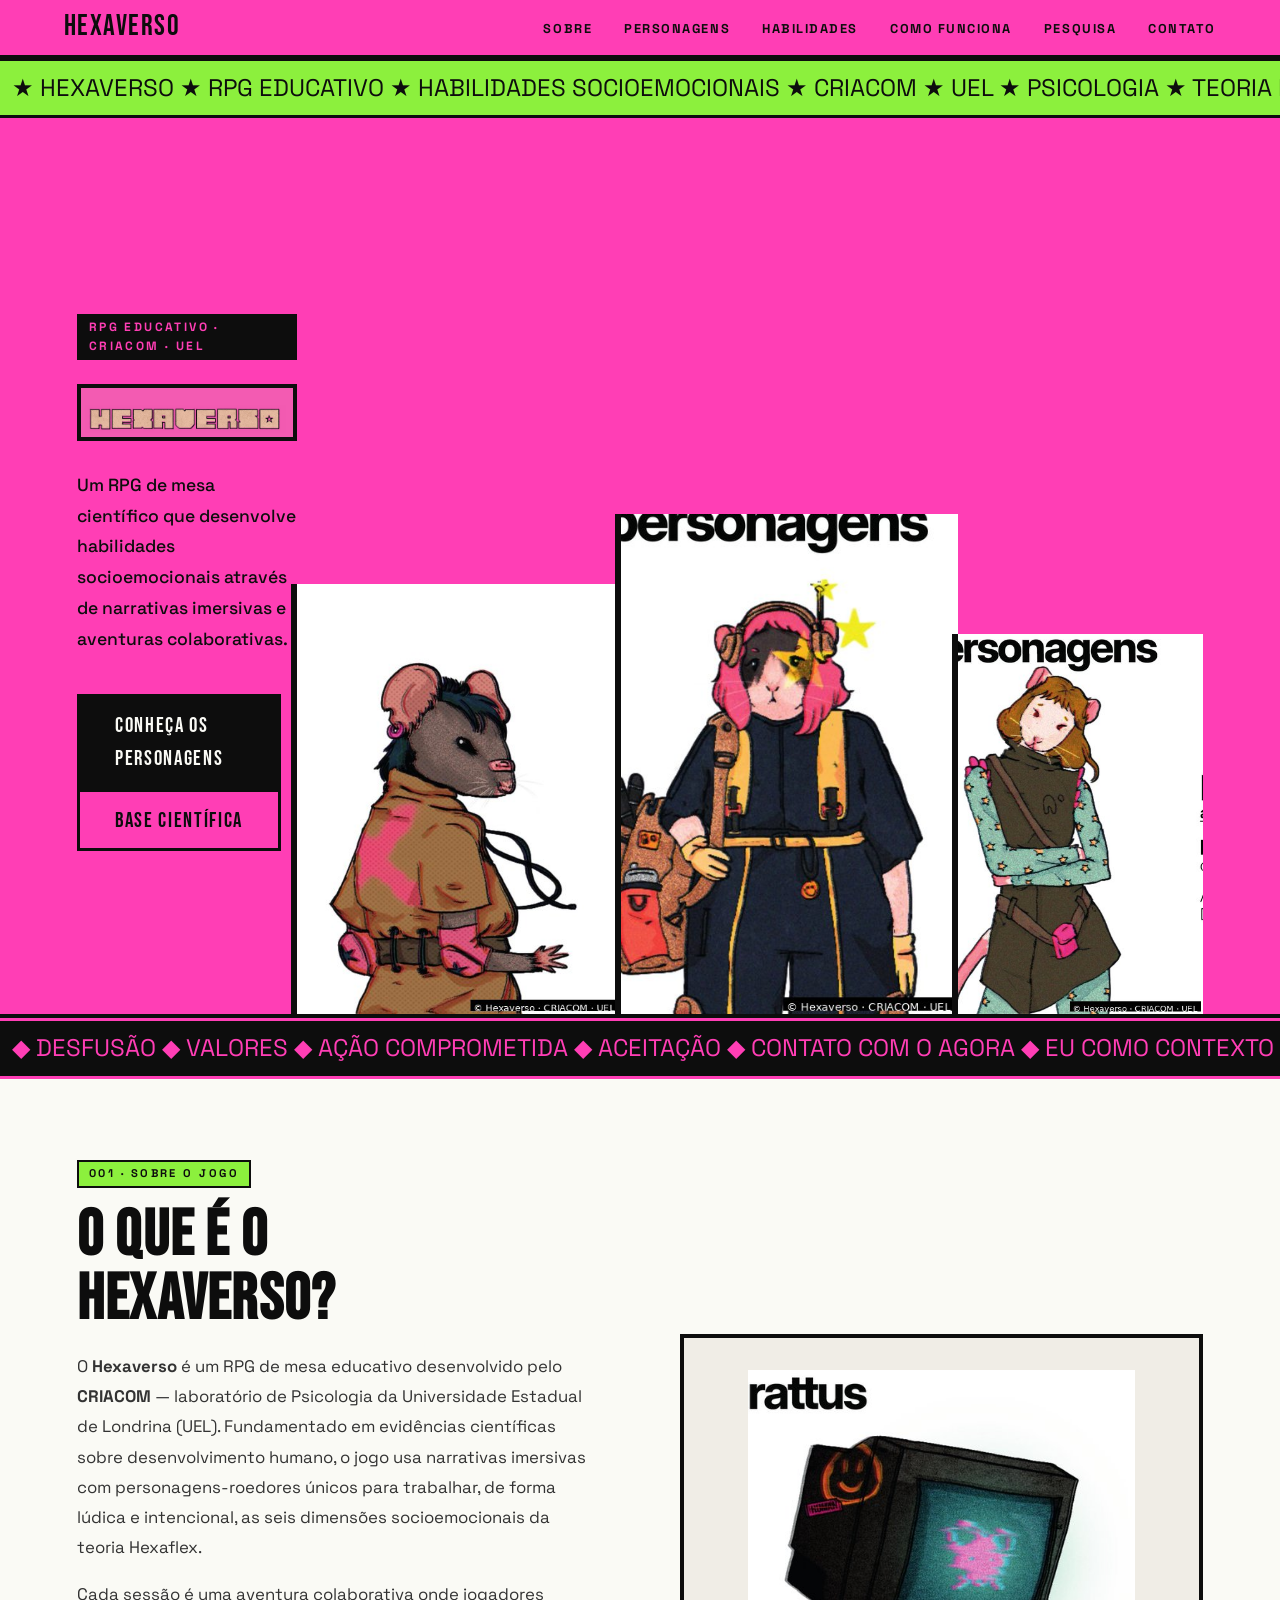
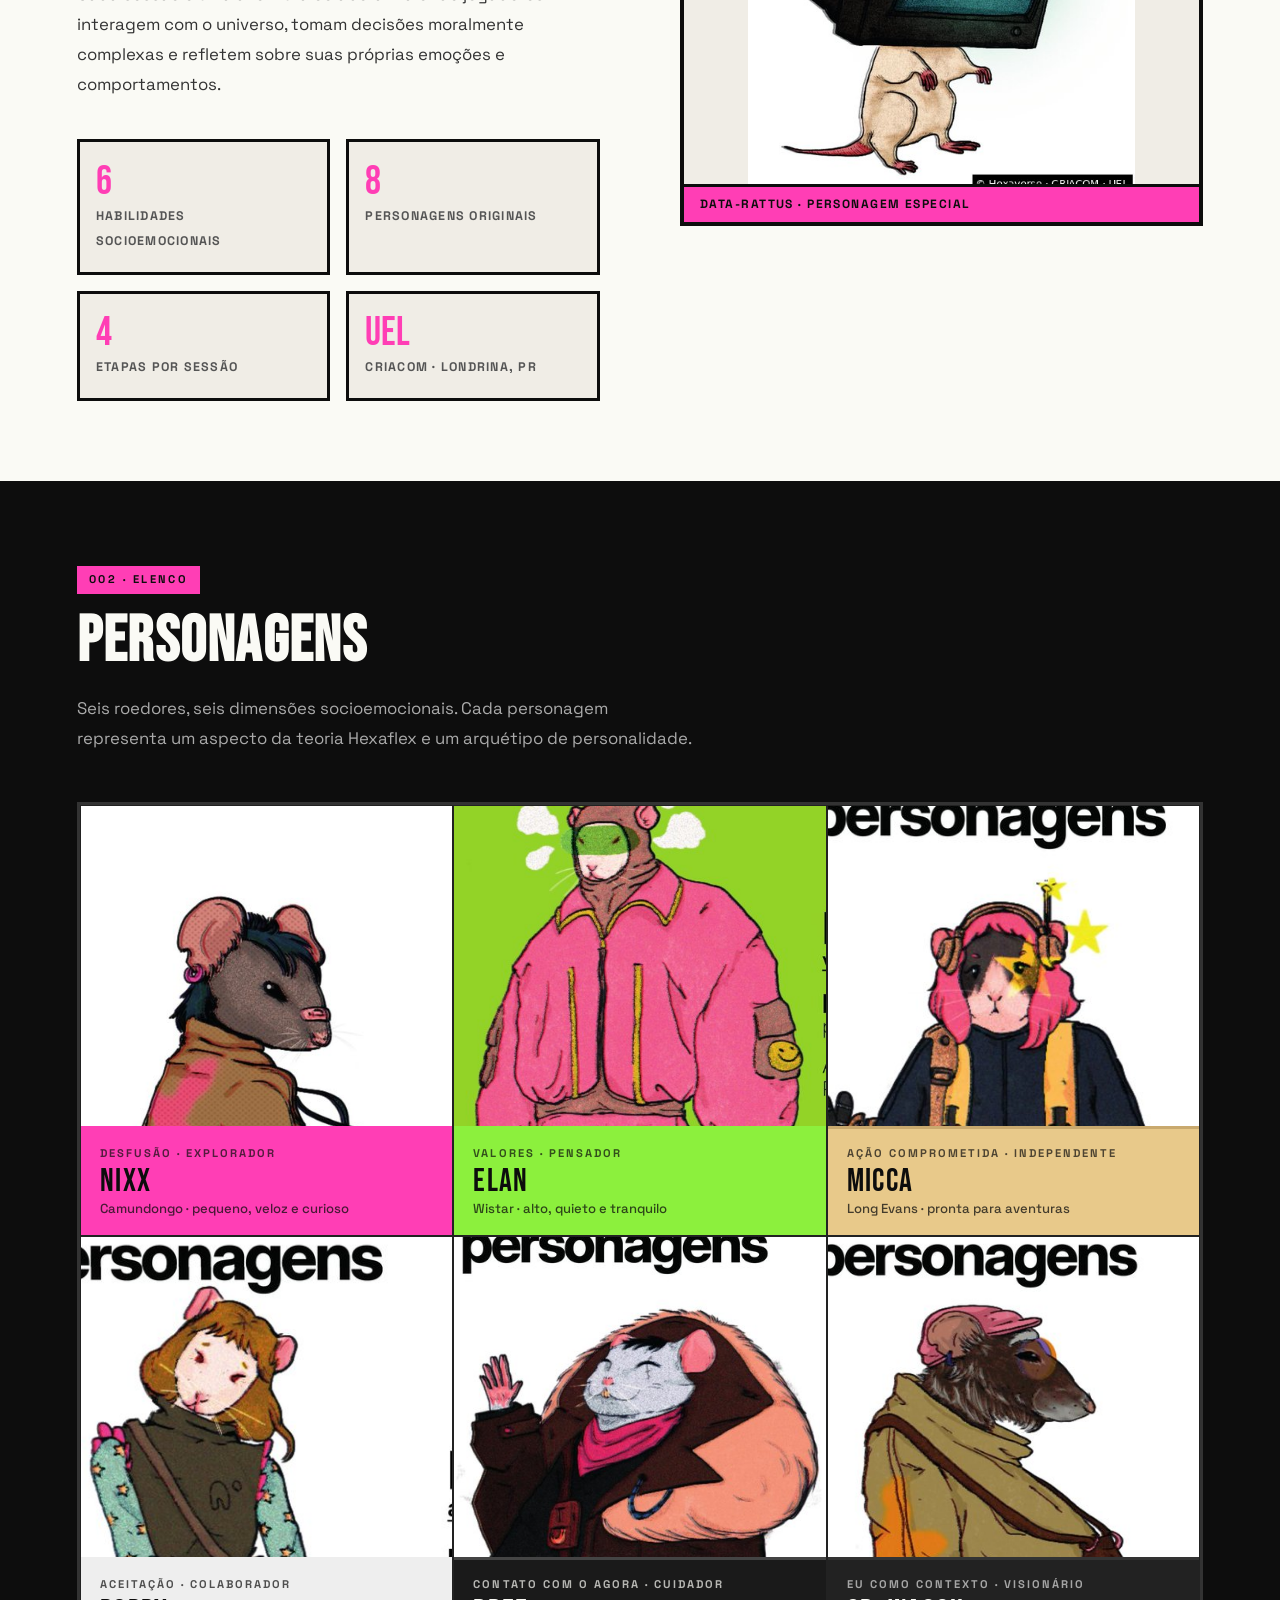
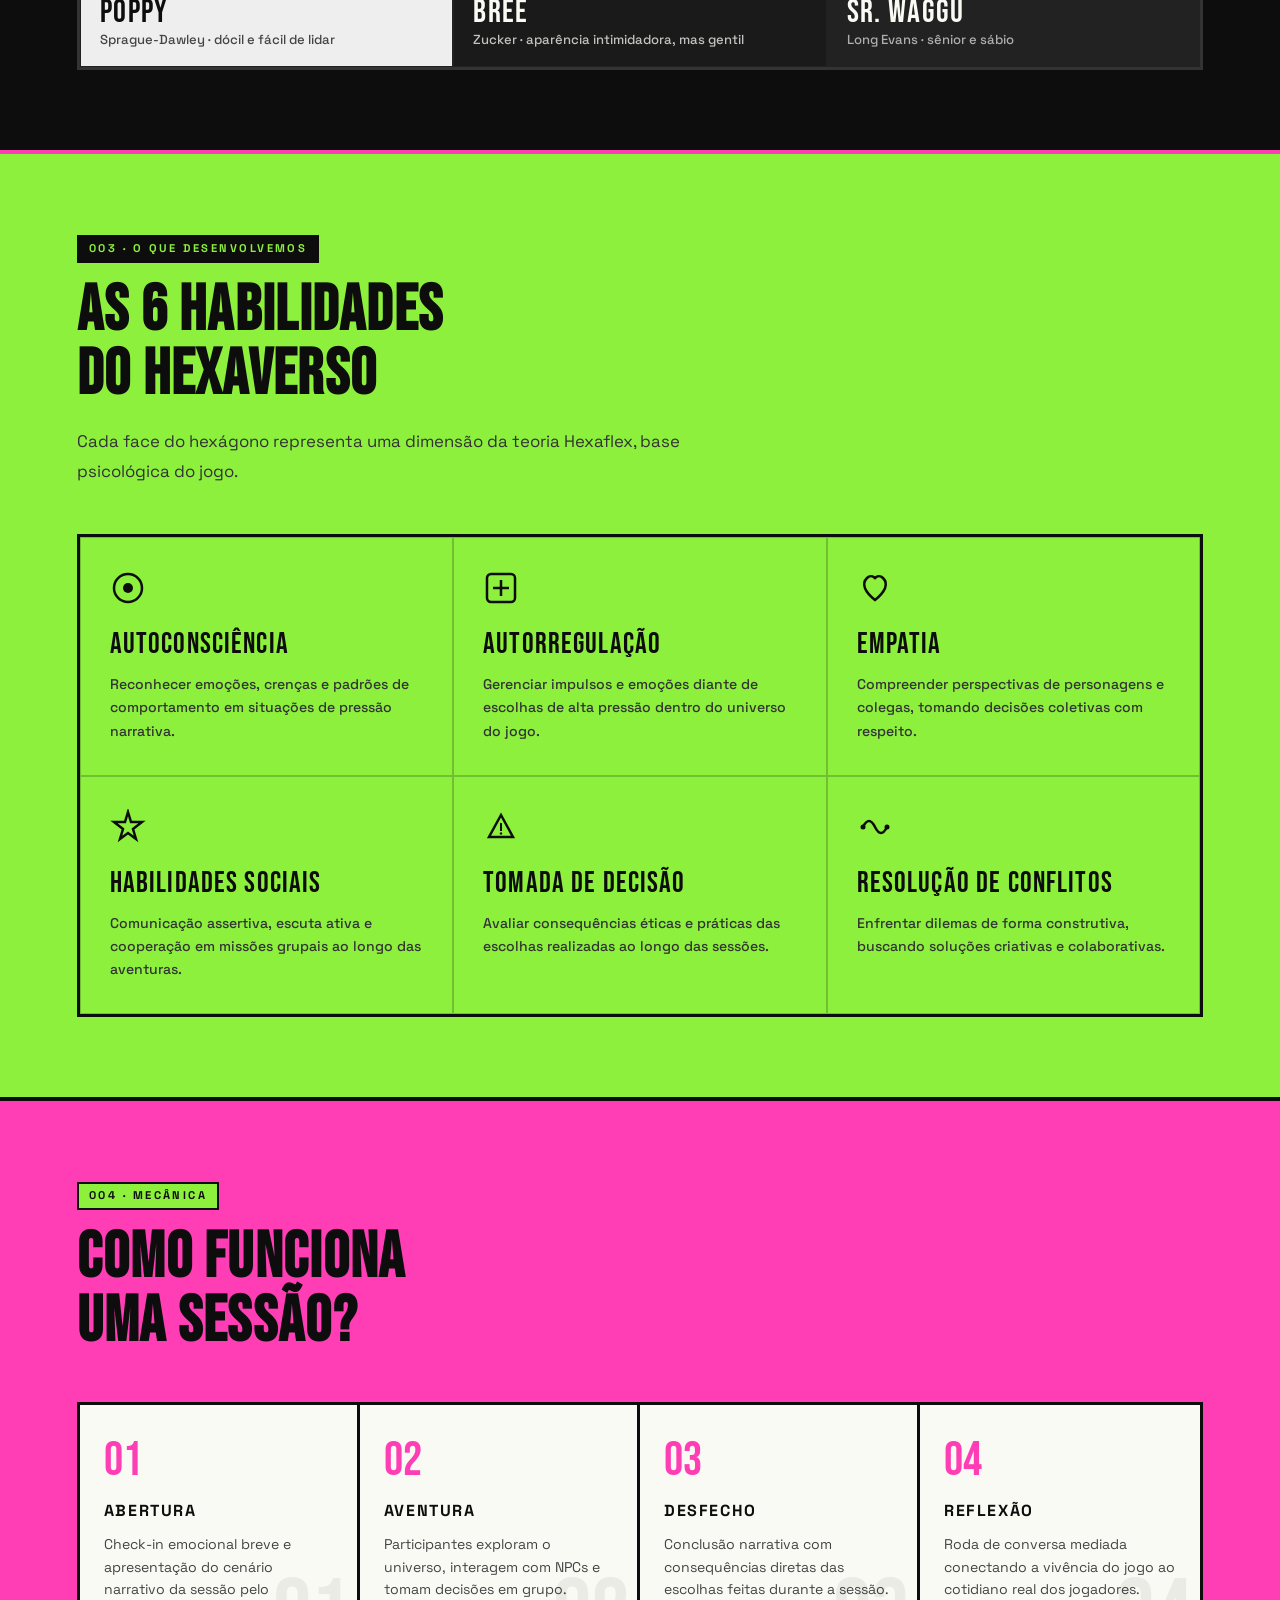
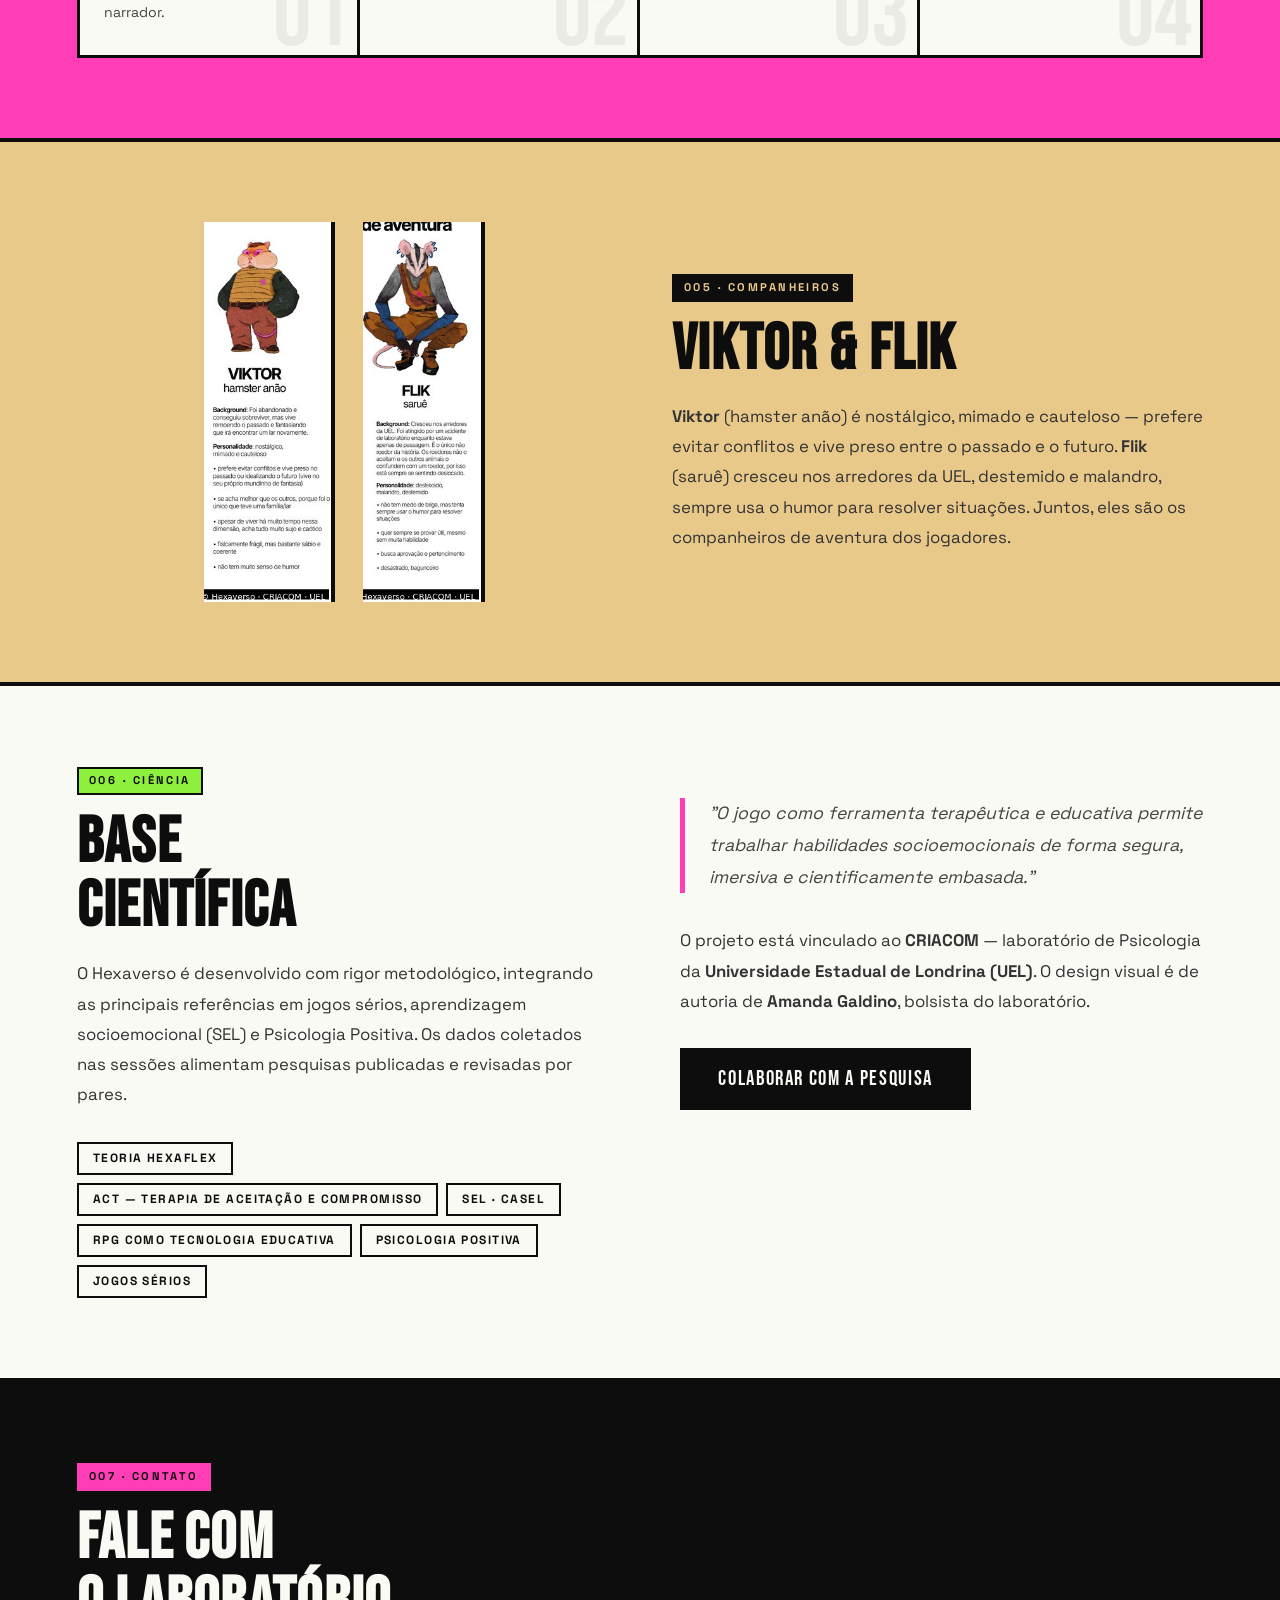
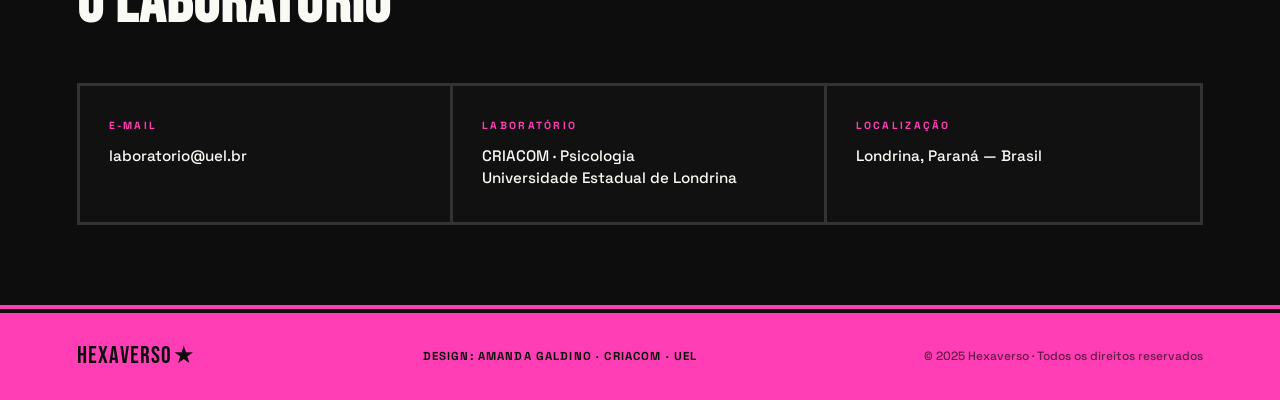
==== index.html @ ea70e346 "Add files via upload" ====
<!DOCTYPE html>
<html lang="pt-BR">
<head>
<meta charset="UTF-8">
<meta name="viewport" content="width=device-width, initial-scale=1.0">
<title>Hexaverso — RPG das Habilidades Socioemocionais</title>
<link href="https://fonts.googleapis.com/css2?family=Space+Grotesk:wght@400;500;700&family=Bebas+Neue&display=swap" rel="stylesheet">
<style>
*,*::before,*::after{margin:0;padding:0;box-sizing:border-box}

:root{
  --pink:#FF3EB5;
  --pink-dark:#D4268E;
  --green:#8CF03D;
  --black:#0d0d0d;
  --white:#FAFAF5;
  --kraft:#E8C98A;
  --gray:#f0ede6;
  --font-display:'Bebas Neue',sans-serif;
  --font-body:'Space Grotesk',sans-serif;
}

html{scroll-behavior:smooth}

body{
  background:var(--white);
  color:var(--black);
  font-family:var(--font-body);
  font-size:16px;
  line-height:1.6;
  overflow-x:hidden;
}

/* ── NAV ── */
nav{
  position:fixed;top:0;left:0;right:0;z-index:100;
  display:flex;justify-content:space-between;align-items:center;
  padding:0 5vw;height:58px;
  background:var(--pink);
  border-bottom:3px solid var(--black);
}
.nav-logo{
  font-family:var(--font-display);
  font-size:1.8rem;letter-spacing:0.05em;
  color:var(--black);text-decoration:none;
}
.nav-links{display:flex;gap:2rem;list-style:none}
.nav-links a{
  color:var(--black);text-decoration:none;
  font-size:0.8rem;font-weight:700;
  letter-spacing:0.12em;text-transform:uppercase;
  padding:4px 0;border-bottom:2px solid transparent;
  transition:border-color .2s;
}
.nav-links a:hover{border-bottom-color:var(--black)}

/* ── STARS DECORATION ── */
.star-row{
  display:flex;gap:0;overflow:hidden;
  background:var(--green);border-top:3px solid var(--black);border-bottom:3px solid var(--black);
  padding:8px 0;
}
.star-row span{
  font-size:1.5rem;color:var(--black);padding:0 12px;white-space:nowrap;
  animation:marquee 18s linear infinite;
}
@keyframes marquee{
  from{transform:translateX(0)} to{transform:translateX(-50%)}
}

/* ── HERO ── */
#hero{
  min-height:100vh;
  background:var(--pink);
  display:grid;grid-template-columns:1fr 1fr;
  align-items:center;
  padding:80px 6vw 0;
  border-bottom:4px solid var(--black);
  position:relative;overflow:hidden;
}
.hero-text{padding-bottom:3rem}
.hero-eyebrow{
  font-size:0.75rem;font-weight:700;letter-spacing:0.2em;text-transform:uppercase;
  background:var(--black);color:var(--pink);
  display:inline-block;padding:4px 12px;margin-bottom:1.5rem;
}
.hero-logo{
  width:100%;max-width:560px;
  border:4px solid var(--black);
  display:block;margin-bottom:1.8rem;
}
.hero-tagline{
  font-size:1.1rem;line-height:1.75;color:var(--black);
  max-width:520px;margin-bottom:2.5rem;font-weight:500;
}
.btn-black{
  display:inline-block;
  font-family:var(--font-display);font-size:1.3rem;letter-spacing:0.08em;
  background:var(--black);color:var(--white);
  padding:0.7rem 2.2rem;text-decoration:none;
  border:3px solid var(--black);
  transition:background .2s,color .2s;margin-right:1rem;
}
.btn-black:hover{background:var(--white);color:var(--black)}
.btn-outline-black{
  display:inline-block;
  font-family:var(--font-display);font-size:1.3rem;letter-spacing:0.08em;
  background:transparent;color:var(--black);
  padding:0.7rem 2.2rem;text-decoration:none;
  border:3px solid var(--black);
  transition:background .2s,color .2s;
}
.btn-outline-black:hover{background:var(--black);color:var(--white)}

.hero-chars{
  display:flex;align-items:flex-end;justify-content:center;
  gap:0;height:100%;padding-top:80px;
}
.hero-char-img{
  height:480px;object-fit:contain;object-position:bottom;
  filter:drop-shadow(-6px 0 0 var(--black));
  transition:transform .3s;
}
.hero-char-img:hover{transform:translateY(-12px) scale(1.04)}

/* ── SECTION BASE ── */
section{padding:5rem 6vw}
.section-tag{
  font-size:0.7rem;font-weight:700;letter-spacing:0.22em;text-transform:uppercase;
  background:var(--green);color:var(--black);
  display:inline-block;padding:3px 10px;
  border:2px solid var(--black);margin-bottom:1rem;
}
.section-title{
  font-family:var(--font-display);
  font-size:clamp(2.5rem,5vw,4.5rem);
  line-height:1;color:var(--black);margin-bottom:1.2rem;
  letter-spacing:0.02em;
}
.section-body{color:#333;font-size:1.05rem;line-height:1.8;max-width:620px}

/* ── SOBRE ── */
#sobre{
  background:var(--white);
  border-bottom:4px solid var(--black);
  display:grid;grid-template-columns:1fr 1fr;gap:5rem;align-items:center;
}
.sobre-img-wrap{
  border:4px solid var(--black);
  background:var(--gray);
  display:flex;align-items:center;justify-content:center;
  padding:2rem;overflow:hidden;position:relative;
}
.sobre-data-rattus{width:100%;max-height:420px;object-fit:contain}
.sobre-caption{
  position:absolute;bottom:0;left:0;right:0;
  background:var(--pink);border-top:3px solid var(--black);
  padding:8px 16px;
  font-size:0.75rem;font-weight:700;letter-spacing:0.12em;text-transform:uppercase;
}
.sobre-stats{
  display:grid;grid-template-columns:1fr 1fr;gap:1rem;margin-top:2.5rem;
}
.stat-box{
  border:3px solid var(--black);padding:1.2rem 1rem;
  background:var(--gray);
}
.stat-box .num{
  font-family:var(--font-display);font-size:2.5rem;
  color:var(--pink);line-height:1;display:block;
}
.stat-box .lbl{font-size:0.78rem;font-weight:700;letter-spacing:0.1em;text-transform:uppercase;color:#555}

/* ── PERSONAGENS ── */
#personagens{
  background:var(--black);
  border-bottom:4px solid var(--pink);
}
#personagens .section-title{color:var(--white)}
#personagens .section-body{color:#aaa}

.chars-grid{
  display:grid;
  grid-template-columns:repeat(3,1fr);
  gap:0;
  border:3px solid #333;
  margin-top:3rem;
}
.char-card{
  border:1px solid #222;
  padding:0;overflow:hidden;
  background:#111;
  position:relative;cursor:pointer;
  transition:transform .25s;
}
.char-card:hover{transform:scale(1.02);z-index:2}

.char-card .char-bg{
  height:320px;overflow:hidden;
  display:flex;align-items:flex-end;justify-content:center;
}
.char-card .char-bg img{
  width:100%;height:100%;object-fit:cover;object-position:top center;
  transition:transform .4s;
}
.char-card:hover .char-bg img{transform:scale(1.07)}

.char-info{
  padding:1rem 1.2rem;
  border-top:3px solid;
}
.char-info.pink{border-color:var(--pink);background:var(--pink)}
.char-info.green{border-color:var(--green);background:var(--green)}
.char-info.white{border-color:#eee;background:#eee}
.char-info.kraft{border-color:#c9a96e;background:#E8C98A}
.char-info.black{border-color:#444;background:#1a1a1a;color:var(--white)}
.char-info.dark2{border-color:#333;background:#222;color:#ddd}

.char-name{
  font-family:var(--font-display);font-size:2rem;
  letter-spacing:0.04em;line-height:1;
}
.char-skill{
  font-size:0.7rem;font-weight:700;letter-spacing:0.18em;text-transform:uppercase;
  opacity:0.7;margin-bottom:0.2rem;display:block;
}
.char-personality{font-size:0.82rem;font-weight:500;opacity:0.75}

/* ── HABILIDADES ── */
#habilidades{
  background:var(--green);
  border-bottom:4px solid var(--black);
}

.skills-grid{
  display:grid;grid-template-columns:repeat(3,1fr);
  gap:0;border:3px solid var(--black);margin-top:3rem;
}
.skill-box{
  border:1px solid rgba(0,0,0,0.2);
  padding:2rem 1.8rem;
  background:transparent;
  transition:background .2s;
}
.skill-box:hover{background:rgba(0,0,0,0.07)}
.skill-icon-svg{width:36px;height:36px;margin-bottom:1rem;display:block}
.skill-n{
  font-family:var(--font-display);font-size:1.8rem;
  letter-spacing:0.04em;color:var(--black);margin-bottom:0.3rem;
}
.skill-d{font-size:0.88rem;color:#333;line-height:1.65;font-weight:500}

/* ── COMO FUNCIONA ── */
#como-funciona{
  background:var(--pink);
  border-bottom:4px solid var(--black);
}
.steps-grid{
  display:grid;grid-template-columns:repeat(4,1fr);gap:0;
  border:3px solid var(--black);margin-top:3rem;
}
.step-box{
  border-right:3px solid var(--black);padding:2rem 1.5rem;
  background:var(--white);position:relative;overflow:hidden;
}
.step-box:last-child{border-right:none}
.step-box::after{
  content:attr(data-n);
  position:absolute;bottom:-10px;right:8px;
  font-family:var(--font-display);font-size:6rem;
  color:rgba(0,0,0,0.06);line-height:1;pointer-events:none;
}
.step-n{
  font-family:var(--font-display);font-size:3rem;
  color:var(--pink);line-height:1;margin-bottom:0.8rem;
}
.step-title{font-weight:700;font-size:1rem;text-transform:uppercase;letter-spacing:0.1em;margin-bottom:0.6rem}
.step-desc{font-size:0.88rem;color:#444;line-height:1.6}

/* ── COMPANHEIROS ── */
#companheiros{
  background:var(--kraft);
  border-bottom:4px solid var(--black);
  display:grid;grid-template-columns:1fr 1fr;gap:4rem;align-items:center;
}
.comp-imgs{
  display:flex;gap:2rem;justify-content:center;align-items:flex-end;
}
.comp-img{
  max-height:380px;object-fit:contain;
  filter:drop-shadow(4px 0 0 #0d0d0d);
}

/* ── PESQUISA ── */
#pesquisa{
  background:var(--white);
  border-bottom:4px solid var(--black);
  display:grid;grid-template-columns:1fr 1fr;gap:5rem;align-items:start;
}
.pesquisa-tags{display:flex;flex-wrap:wrap;gap:0.5rem;margin-top:2rem}
.ptag{
  font-size:0.75rem;font-weight:700;letter-spacing:0.12em;text-transform:uppercase;
  border:2px solid var(--black);padding:5px 14px;background:transparent;
  transition:background .2s,color .2s;cursor:default;
}
.ptag:hover{background:var(--black);color:var(--white)}
.pesquisa-quote{
  border-left:5px solid var(--pink);padding-left:1.5rem;
  margin-top:2rem;font-size:1.1rem;font-style:italic;color:#444;line-height:1.8;
}

/* ── CONTATO ── */
#contato{
  background:var(--black);
  border-bottom:4px solid var(--pink);
}
#contato .section-title{color:var(--white)}
.contact-grid{
  display:grid;grid-template-columns:repeat(3,1fr);gap:0;
  border:3px solid #333;margin-top:3rem;
}
.contact-box{
  border-right:3px solid #333;padding:2rem 1.8rem;background:#111;
}
.contact-box:last-child{border-right:none}
.contact-type{
  font-size:0.65rem;font-weight:700;letter-spacing:0.22em;text-transform:uppercase;
  color:var(--pink);margin-bottom:0.6rem;display:block;
}
.contact-value{color:var(--white);font-size:0.95rem;font-weight:500;line-height:1.5}

/* ── FOOTER ── */
footer{
  background:var(--pink);border-top:4px solid var(--black);
  padding:1.5rem 6vw;
  display:flex;justify-content:space-between;align-items:center;flex-wrap:wrap;gap:1rem;
}
.footer-logo{font-family:var(--font-display);font-size:1.5rem;letter-spacing:0.05em;color:var(--black)}
.footer-copy{font-size:0.75rem;font-weight:500;color:rgba(0,0,0,0.6)}
.footer-credit{
  font-size:0.72rem;font-weight:700;letter-spacing:0.1em;text-transform:uppercase;color:var(--black);
}

/* ── RESPONSIVE ── */
@media(max-width:900px){
  #hero{grid-template-columns:1fr}
  .hero-chars{display:none}
  #sobre{grid-template-columns:1fr}
  .chars-grid{grid-template-columns:1fr 1fr}
  .skills-grid{grid-template-columns:1fr 1fr}
  .steps-grid{grid-template-columns:1fr 1fr}
  .step-box{border-bottom:3px solid var(--black)}
  #companheiros{grid-template-columns:1fr}
  #pesquisa{grid-template-columns:1fr}
  .contact-grid{grid-template-columns:1fr}
  .contact-box{border-right:none;border-bottom:3px solid #333}
  footer{flex-direction:column;text-align:center}
}
@media(max-width:600px){
  .nav-links{display:none}
  .chars-grid{grid-template-columns:1fr}
  .skills-grid{grid-template-columns:1fr}
  .steps-grid{grid-template-columns:1fr}
}
</style>
</head>
<body>

<!-- NAV -->
<nav>
  <a href="#hero" class="nav-logo">HEXAVERSO</a>
  <ul class="nav-links">
    <li><a href="#sobre">Sobre</a></li>
    <li><a href="#personagens">Personagens</a></li>
    <li><a href="#habilidades">Habilidades</a></li>
    <li><a href="#como-funciona">Como funciona</a></li>
    <li><a href="#pesquisa">Pesquisa</a></li>
    <li><a href="#contato">Contato</a></li>
  </ul>
</nav>

<!-- TICKER -->
<div class="star-row" style="margin-top:58px">
  <span id="ticker-inner"></span>
</div>

<!-- HERO -->
<section id="hero">
  <div class="hero-text">
    <span class="hero-eyebrow">RPG Educativo · CRIACOM · UEL</span>
    <img src="[data-uri]" class="hero-logo" alt="Hexaverso logo" id="img-logo">
    <p class="hero-tagline">Um RPG de mesa científico que desenvolve habilidades socioemocionais através de narrativas imersivas e aventuras colaborativas.</p>
    <a href="#personagens" class="btn-black">Conheça os personagens</a>
    <a href="#pesquisa" class="btn-outline-black">Base científica</a>
  </div>
  <div class="hero-chars">
    <img src="[data-uri]" class="hero-char-img" alt="NIXX" id="img-nixx" style="height:430px">
    <img src="[data-uri]" class="hero-char-img" alt="MICCA" id="img-micca" style="height:500px">
    <img src="[data-uri]" class="hero-char-img" alt="POPPY" id="img-poppy" style="height:380px">
  </div>
</section>

<!-- STAR TICKER 2 -->
<div class="star-row" style="background:var(--black);border-top:3px solid var(--pink);border-bottom:3px solid var(--pink)">
  <span id="ticker-inner2"></span>
</div>

<!-- SOBRE -->
<section id="sobre">
  <div>
    <span class="section-tag">001 · sobre o jogo</span>
    <h2 class="section-title">O que é o<br>Hexaverso?</h2>
    <p class="section-body">
      O <strong>Hexaverso</strong> é um RPG de mesa educativo desenvolvido pelo <strong>CRIACOM</strong> — laboratório de Psicologia da Universidade Estadual de Londrina (UEL). Fundamentado em evidências científicas sobre desenvolvimento humano, o jogo usa narrativas imersivas com personagens-roedores únicos para trabalhar, de forma lúdica e intencional, as seis dimensões socioemocionais da teoria Hexaflex.
    </p>
    <p class="section-body" style="margin-top:1rem">
      Cada sessão é uma aventura colaborativa onde jogadores interagem com o universo, tomam decisões moralmente complexas e refletem sobre suas próprias emoções e comportamentos.
    </p>
    <div class="sobre-stats">
      <div class="stat-box"><span class="num">6</span><span class="lbl">Habilidades Socioemocionais</span></div>
      <div class="stat-box"><span class="num">8</span><span class="lbl">Personagens Originais</span></div>
      <div class="stat-box"><span class="num">4</span><span class="lbl">Etapas por sessão</span></div>
      <div class="stat-box"><span class="num">UEL</span><span class="lbl">CRIACOM · Londrina, PR</span></div>
    </div>
  </div>
  <div class="sobre-img-wrap">
    <img src="[data-uri]" class="sobre-data-rattus" alt="Data-Rattus" id="img-datarattus">
    <div class="sobre-caption">Data-Rattus · personagem especial</div>
  </div>
</section>

<!-- PERSONAGENS -->
<section id="personagens">
  <span class="section-tag" style="background:var(--pink);border-color:var(--pink)">002 · elenco</span>
  <h2 class="section-title">Personagens</h2>
  <p class="section-body">Seis roedores, seis dimensões socioemocionais. Cada personagem representa um aspecto da teoria Hexaflex e um arquétipo de personalidade.</p>

  <div class="chars-grid">

    <div class="char-card">
      <div class="char-bg"><img src="[data-uri]" alt="Nixx" id="cimg-nixx"></div>
      <div class="char-info pink">
        <span class="char-skill">Desfusão · Explorador</span>
        <div class="char-name">NIXX</div>
        <div class="char-personality">Camundongo · pequeno, veloz e curioso</div>
      </div>
    </div>

    <div class="char-card">
      <div class="char-bg" style="background:var(--green)"><img src="[data-uri]" alt="Elan" id="cimg-elan"></div>
      <div class="char-info green">
        <span class="char-skill">Valores · Pensador</span>
        <div class="char-name">ELAN</div>
        <div class="char-personality">Wistar · alto, quieto e tranquilo</div>
      </div>
    </div>

    <div class="char-card">
      <div class="char-bg"><img src="[data-uri]" alt="Micca" id="cimg-micca"></div>
      <div class="char-info kraft">
        <span class="char-skill">Ação comprometida · Independente</span>
        <div class="char-name">MICCA</div>
        <div class="char-personality">Long Evans · pronta para aventuras</div>
      </div>
    </div>

    <div class="char-card">
      <div class="char-bg"><img src="[data-uri]" alt="Poppy" id="cimg-poppy"></div>
      <div class="char-info white">
        <span class="char-skill">Aceitação · Colaborador</span>
        <div class="char-name">POPPY</div>
        <div class="char-personality">Sprague-Dawley · dócil e fácil de lidar</div>
      </div>
    </div>

    <div class="char-card">
      <div class="char-bg"><img src="[data-uri]" alt="Bree" id="cimg-bree"></div>
      <div class="char-info black">
        <span class="char-skill">Contato com o agora · Cuidador</span>
        <div class="char-name" style="color:var(--white)">BREE</div>
        <div class="char-personality">Zucker · aparência intimidadora, mas gentil</div>
      </div>
    </div>

    <div class="char-card">
      <div class="char-bg" style="background:#f5f0e8"><img src="[data-uri]" alt="Sr. Waggu" id="cimg-waggu"></div>
      <div class="char-info dark2">
        <span class="char-skill">Eu como contexto · Visionário</span>
        <div class="char-name" style="color:var(--white)">SR. WAGGU</div>
        <div class="char-personality">Long Evans · sênior e sábio</div>
      </div>
    </div>

  </div>
</section>

<!-- HABILIDADES -->
<section id="habilidades">
  <span class="section-tag" style="background:var(--black);color:var(--green);border-color:var(--black)">003 · o que desenvolvemos</span>
  <h2 class="section-title">As 6 habilidades<br>do Hexaverso</h2>
  <p class="section-body">Cada face do hexágono representa uma dimensão da teoria Hexaflex, base psicológica do jogo.</p>

  <div class="skills-grid">
    <div class="skill-box">
      <svg class="skill-icon-svg" viewBox="0 0 36 36"><circle cx="18" cy="18" r="14" fill="none" stroke="#0d0d0d" stroke-width="2.5"/><circle cx="18" cy="18" r="5" fill="#0d0d0d"/></svg>
      <div class="skill-n">Autoconsciência</div>
      <p class="skill-d">Reconhecer emoções, crenças e padrões de comportamento em situações de pressão narrativa.</p>
    </div>
    <div class="skill-box">
      <svg class="skill-icon-svg" viewBox="0 0 36 36"><rect x="4" y="4" width="28" height="28" rx="4" fill="none" stroke="#0d0d0d" stroke-width="2.5"/><line x1="18" y1="10" x2="18" y2="26" stroke="#0d0d0d" stroke-width="2.5"/><line x1="10" y1="18" x2="26" y2="18" stroke="#0d0d0d" stroke-width="2.5"/></svg>
      <div class="skill-n">Autorregulação</div>
      <p class="skill-d">Gerenciar impulsos e emoções diante de escolhas de alta pressão dentro do universo do jogo.</p>
    </div>
    <div class="skill-box">
      <svg class="skill-icon-svg" viewBox="0 0 36 36"><path d="M18 30 C8 22 4 14 10 8 C14 4 18 8 18 8 C18 8 22 4 26 8 C32 14 28 22 18 30Z" fill="none" stroke="#0d0d0d" stroke-width="2.5"/></svg>
      <div class="skill-n">Empatia</div>
      <p class="skill-d">Compreender perspectivas de personagens e colegas, tomando decisões coletivas com respeito.</p>
    </div>
    <div class="skill-box">
      <svg class="skill-icon-svg" viewBox="0 0 36 36"><polygon points="18,3 21,13 32,13 23,20 26,30 18,24 10,30 13,20 4,13 15,13" fill="none" stroke="#0d0d0d" stroke-width="2.5"/></svg>
      <div class="skill-n">Habilidades Sociais</div>
      <p class="skill-d">Comunicação assertiva, escuta ativa e cooperação em missões grupais ao longo das aventuras.</p>
    </div>
    <div class="skill-box">
      <svg class="skill-icon-svg" viewBox="0 0 36 36"><path d="M18 6 L30 28 H6 Z" fill="none" stroke="#0d0d0d" stroke-width="2.5"/><line x1="18" y1="14" x2="18" y2="22" stroke="#0d0d0d" stroke-width="2"/><circle cx="18" cy="24.5" r="1.2" fill="#0d0d0d"/></svg>
      <div class="skill-n">Tomada de Decisão</div>
      <p class="skill-d">Avaliar consequências éticas e práticas das escolhas realizadas ao longo das sessões.</p>
    </div>
    <div class="skill-box">
      <svg class="skill-icon-svg" viewBox="0 0 36 36"><path d="M6 18 Q12 6 18 18 Q24 30 30 18" fill="none" stroke="#0d0d0d" stroke-width="2.5" stroke-linecap="round"/><circle cx="6" cy="18" r="2.5" fill="#0d0d0d"/><circle cx="30" cy="18" r="2.5" fill="#0d0d0d"/></svg>
      <div class="skill-n">Resolução de Conflitos</div>
      <p class="skill-d">Enfrentar dilemas de forma construtiva, buscando soluções criativas e colaborativas.</p>
    </div>
  </div>
</section>

<!-- COMO FUNCIONA -->
<section id="como-funciona">
  <span class="section-tag" style="border-color:var(--black)">004 · mecânica</span>
  <h2 class="section-title">Como funciona<br>uma sessão?</h2>
  <div class="steps-grid">
    <div class="step-box" data-n="01">
      <div class="step-n">01</div>
      <div class="step-title">Abertura</div>
      <p class="step-desc">Check-in emocional breve e apresentação do cenário narrativo da sessão pelo narrador.</p>
    </div>
    <div class="step-box" data-n="02">
      <div class="step-n">02</div>
      <div class="step-title">Aventura</div>
      <p class="step-desc">Participantes exploram o universo, interagem com NPCs e tomam decisões em grupo.</p>
    </div>
    <div class="step-box" data-n="03">
      <div class="step-n">03</div>
      <div class="step-title">Desfecho</div>
      <p class="step-desc">Conclusão narrativa com consequências diretas das escolhas feitas durante a sessão.</p>
    </div>
    <div class="step-box" data-n="04" style="border-right:none">
      <div class="step-n">04</div>
      <div class="step-title">Reflexão</div>
      <p class="step-desc">Roda de conversa mediada conectando a vivência do jogo ao cotidiano real dos jogadores.</p>
    </div>
  </div>
</section>

<!-- COMPANHEIROS -->
<section id="companheiros">
  <div class="comp-imgs">
    <img src="[data-uri]" class="comp-img" alt="Viktor" id="img-viktor">
    <img src="[data-uri]" class="comp-img" alt="Flik" id="img-flik">
  </div>
  <div>
    <span class="section-tag" style="background:var(--black);color:var(--kraft);border-color:var(--black)">005 · companheiros</span>
    <h2 class="section-title">Viktor & Flik</h2>
    <p class="section-body"><strong>Viktor</strong> (hamster anão) é nostálgico, mimado e cauteloso — prefere evitar conflitos e vive preso entre o passado e o futuro. <strong>Flik</strong> (saruê) cresceu nos arredores da UEL, destemido e malandro, sempre usa o humor para resolver situações. Juntos, eles são os companheiros de aventura dos jogadores.</p>
  </div>
</section>

<!-- PESQUISA -->
<section id="pesquisa">
  <div>
    <span class="section-tag">006 · ciência</span>
    <h2 class="section-title">Base<br>científica</h2>
    <p class="section-body">
      O Hexaverso é desenvolvido com rigor metodológico, integrando as principais referências em jogos sérios, aprendizagem socioemocional (SEL) e Psicologia Positiva. Os dados coletados nas sessões alimentam pesquisas publicadas e revisadas por pares.
    </p>
    <div class="pesquisa-tags">
      <span class="ptag">Teoria Hexaflex</span>
      <span class="ptag">ACT — Terapia de Aceitação e Compromisso</span>
      <span class="ptag">SEL · CASEL</span>
      <span class="ptag">RPG como tecnologia educativa</span>
      <span class="ptag">Psicologia Positiva</span>
      <span class="ptag">Jogos sérios</span>
    </div>
  </div>
  <div>
    <div class="pesquisa-quote">
      "O jogo como ferramenta terapêutica e educativa permite trabalhar habilidades socioemocionais de forma segura, imersiva e cientificamente embasada."
    </div>
    <p class="section-body" style="margin-top:2rem">
      O projeto está vinculado ao <strong>CRIACOM</strong> — laboratório de Psicologia da <strong>Universidade Estadual de Londrina (UEL)</strong>. O design visual é de autoria de <strong>Amanda Galdino</strong>, bolsista do laboratório.
    </p>
    <div style="margin-top:2rem">
      <a href="#contato" class="btn-black">Colaborar com a pesquisa</a>
    </div>
  </div>
</section>

<!-- CONTATO -->
<section id="contato">
  <span class="section-tag" style="background:var(--pink);border-color:var(--pink)">007 · contato</span>
  <h2 class="section-title">Fale com<br>o laboratório</h2>
  <div class="contact-grid">
    <div class="contact-box">
      <span class="contact-type">E-mail</span>
      <div class="contact-value">laboratorio@uel.br</div>
    </div>
    <div class="contact-box">
      <span class="contact-type">Laboratório</span>
      <div class="contact-value">CRIACOM · Psicologia<br>Universidade Estadual de Londrina</div>
    </div>
    <div class="contact-box">
      <span class="contact-type">Localização</span>
      <div class="contact-value">Londrina, Paraná — Brasil</div>
    </div>
  </div>
</section>

<!-- FOOTER -->
<footer>
  <span class="footer-logo">HEXAVERSO★</span>
  <span class="footer-credit">Design: Amanda Galdino · CRIACOM · UEL</span>
  <span class="footer-copy">© 2025 Hexaverso · Todos os direitos reservados</span>
</footer>

<script>
// Ticker
const items = ["★ HEXAVERSO","★ RPG EDUCATIVO","★ HABILIDADES SOCIOEMOCIONAIS","★ CRIACOM","★ UEL","★ PSICOLOGIA","★ TEORIA HEXAFLEX","★ NIXX","★ ELAN","★ MICCA","★ POPPY","★ BREE","★ SR. WAGGU"];
const ticker = items.join("   ") + "   ";
document.getElementById("ticker-inner").textContent = ticker + ticker;
const t2text = ["◆ DESFUSÃO","◆ VALORES","◆ AÇÃO COMPROMETIDA","◆ ACEITAÇÃO","◆ CONTATO COM O AGORA","◆ EU COMO CONTEXTO"].join("   ") + "   ";
const t2 = document.getElementById("ticker-inner2");
t2.textContent = t2text + t2text;
t2.style.color = "#FF3EB5";
t2.style.animationDuration = "22s";
</script>

</body>
</html>
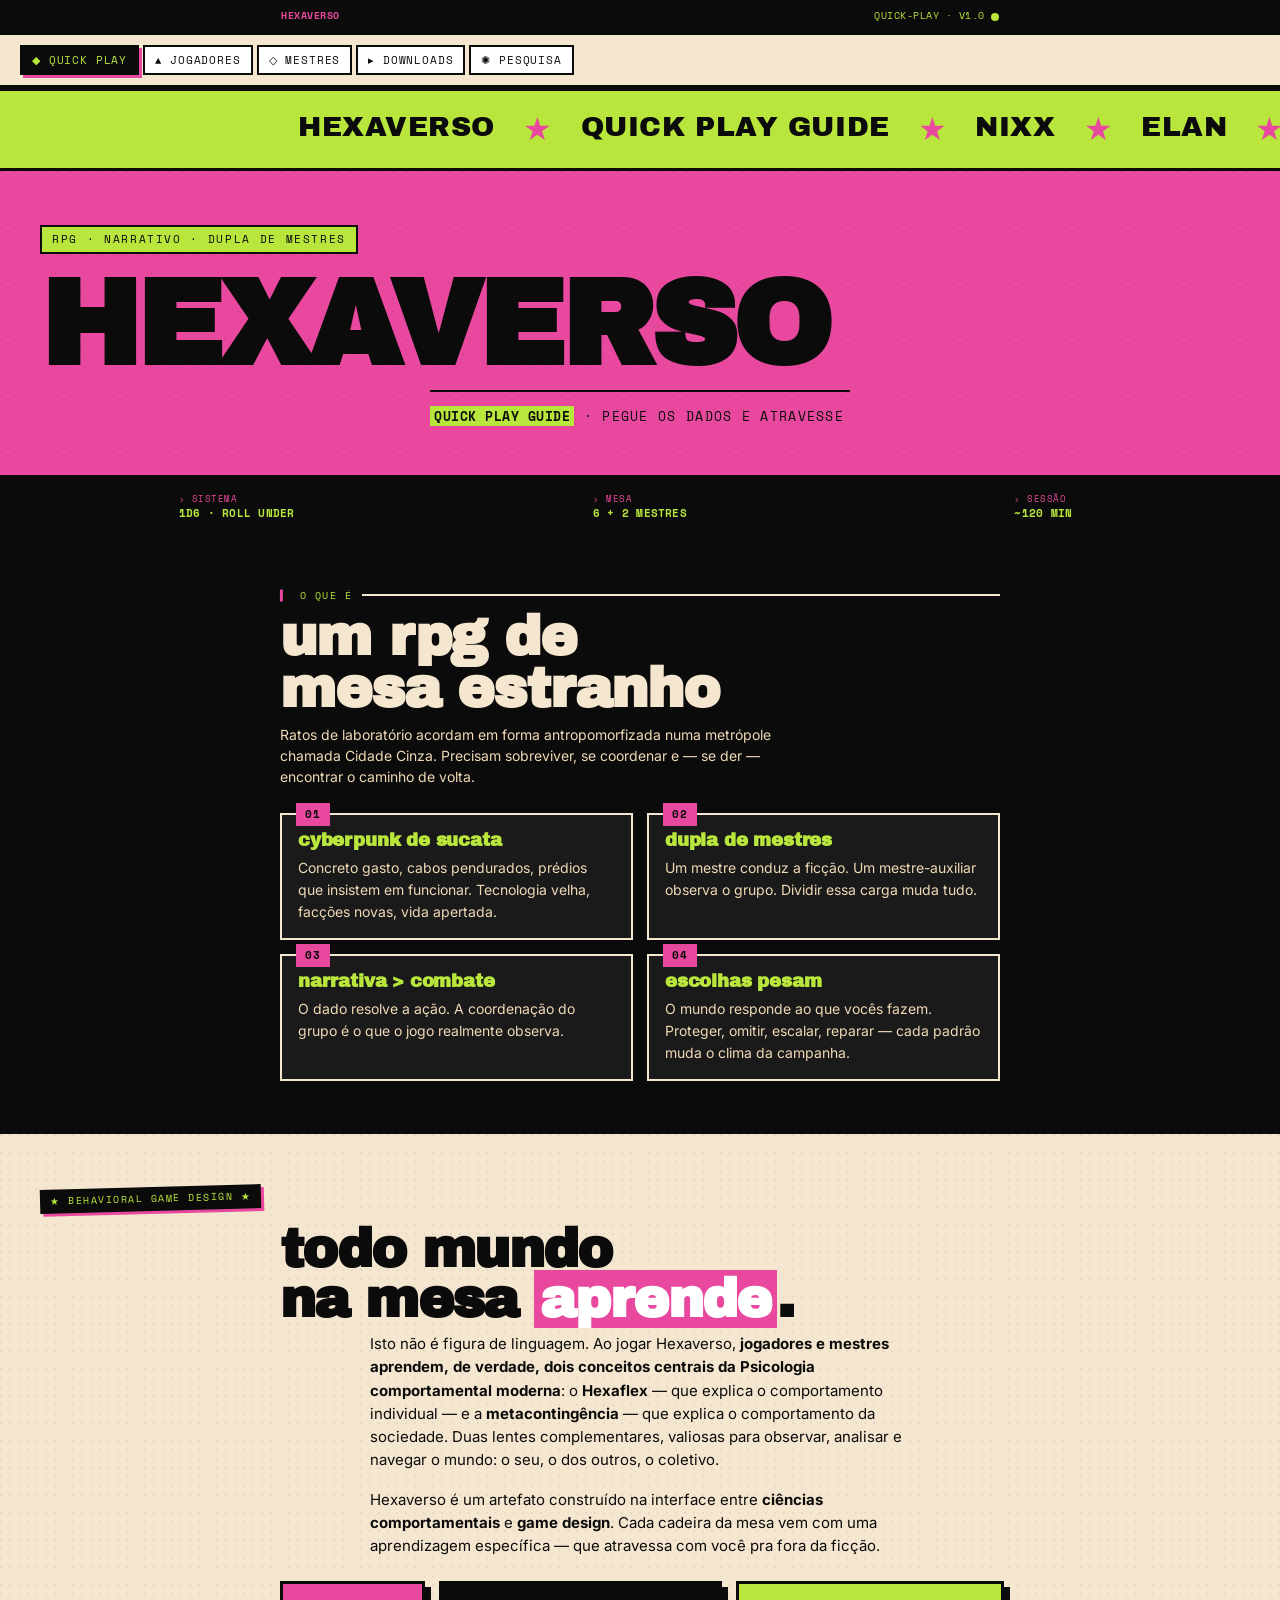
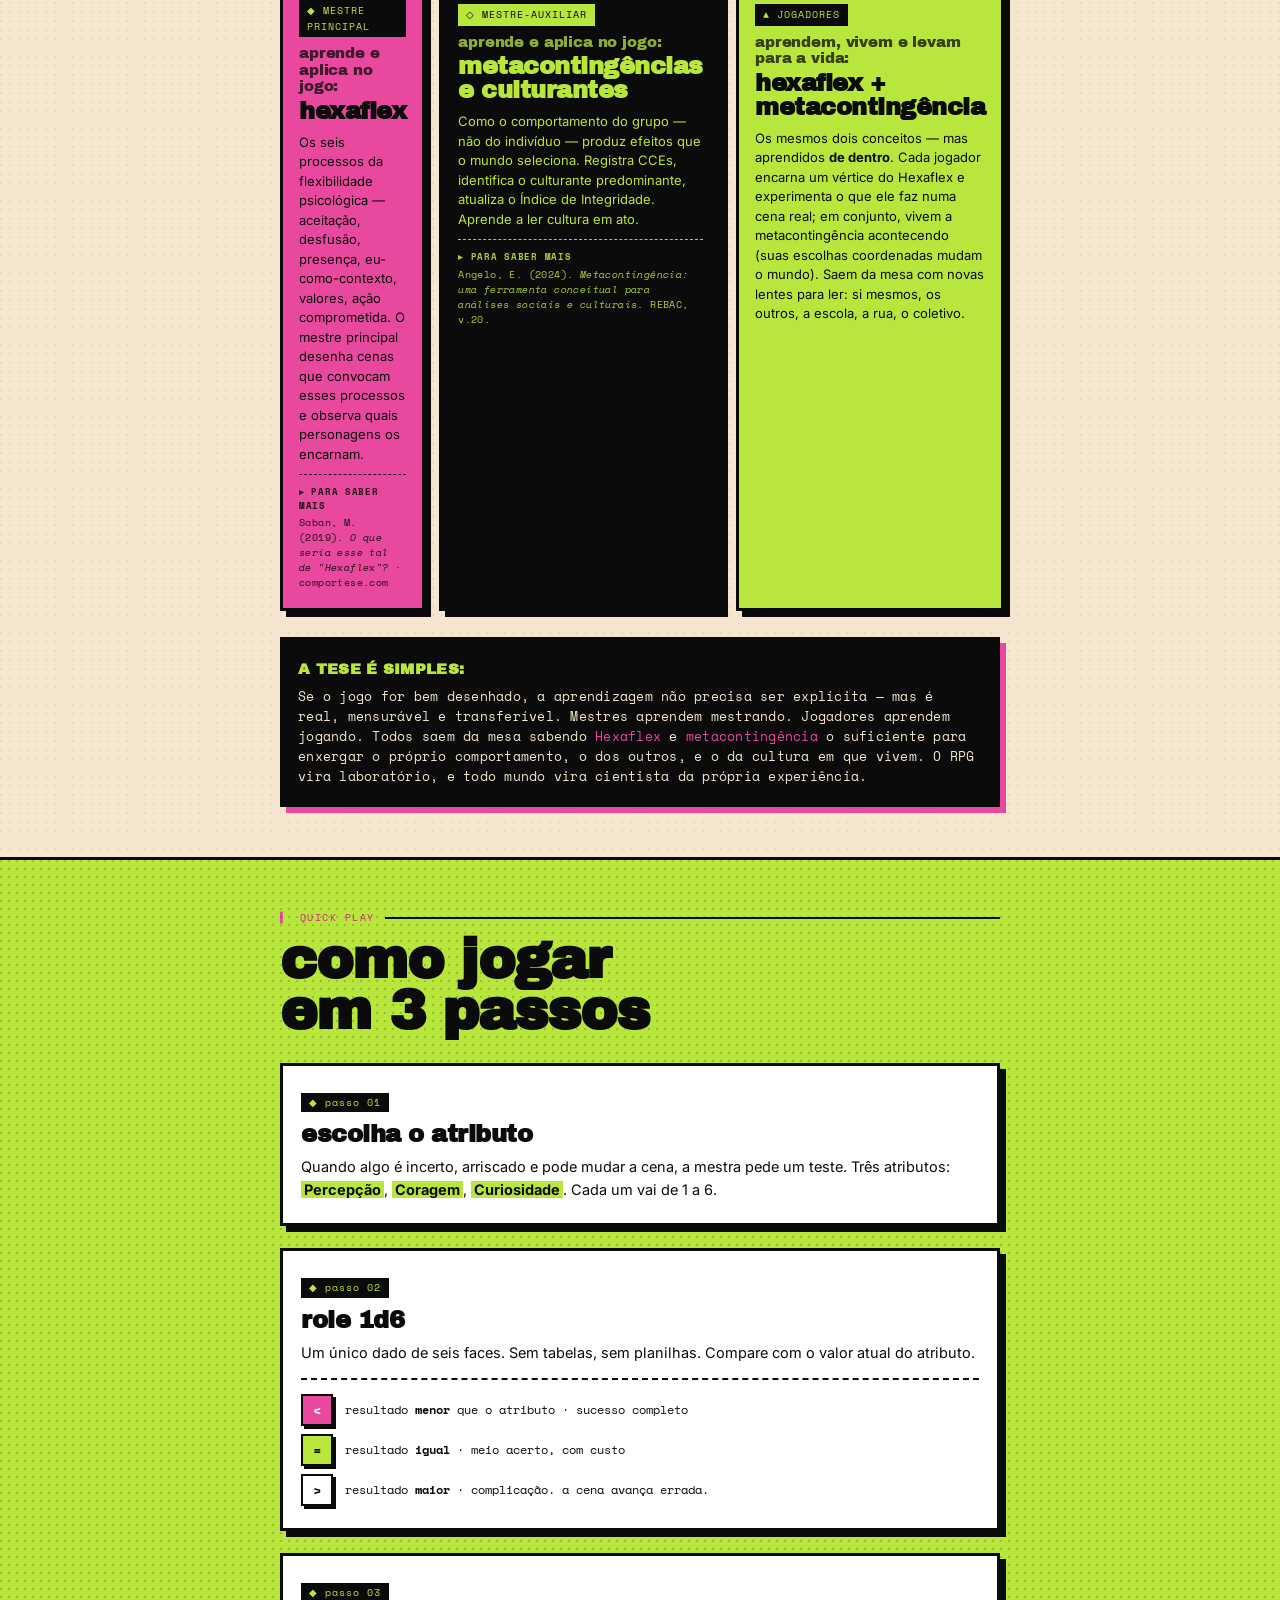
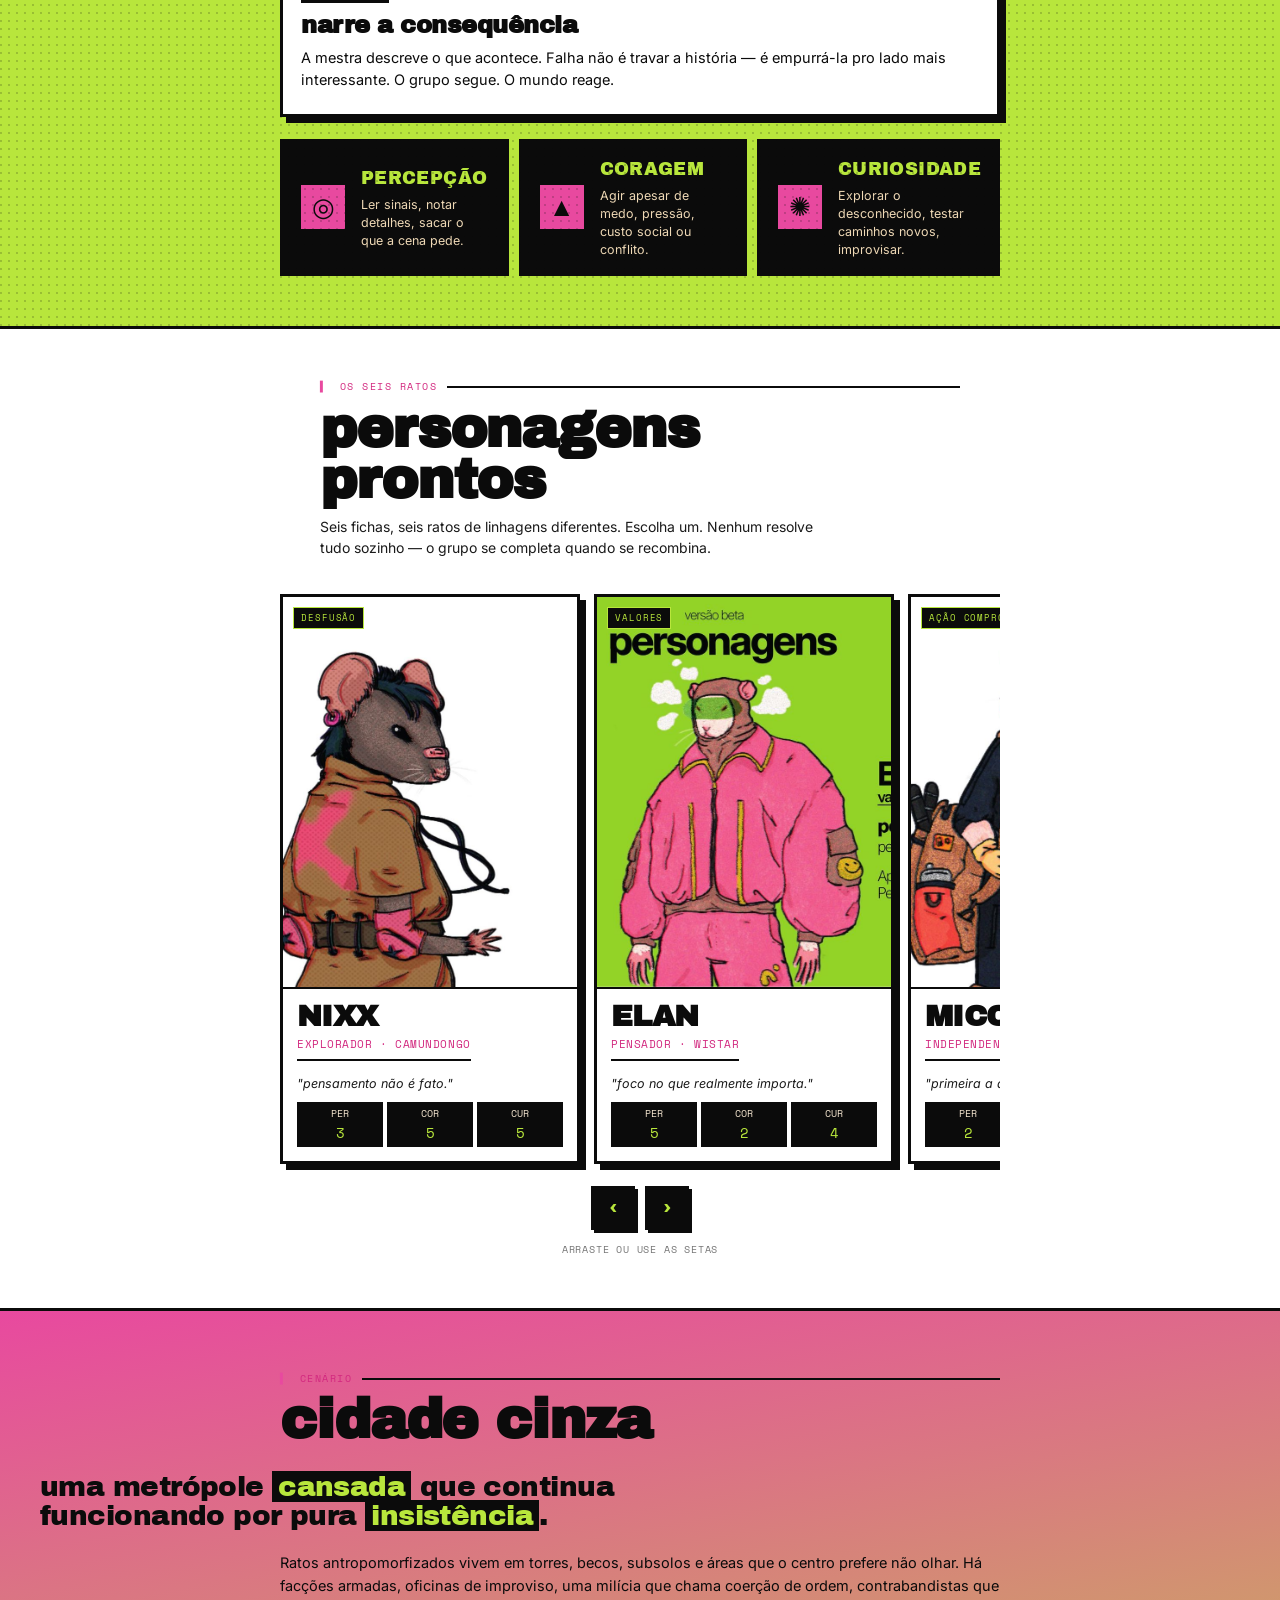
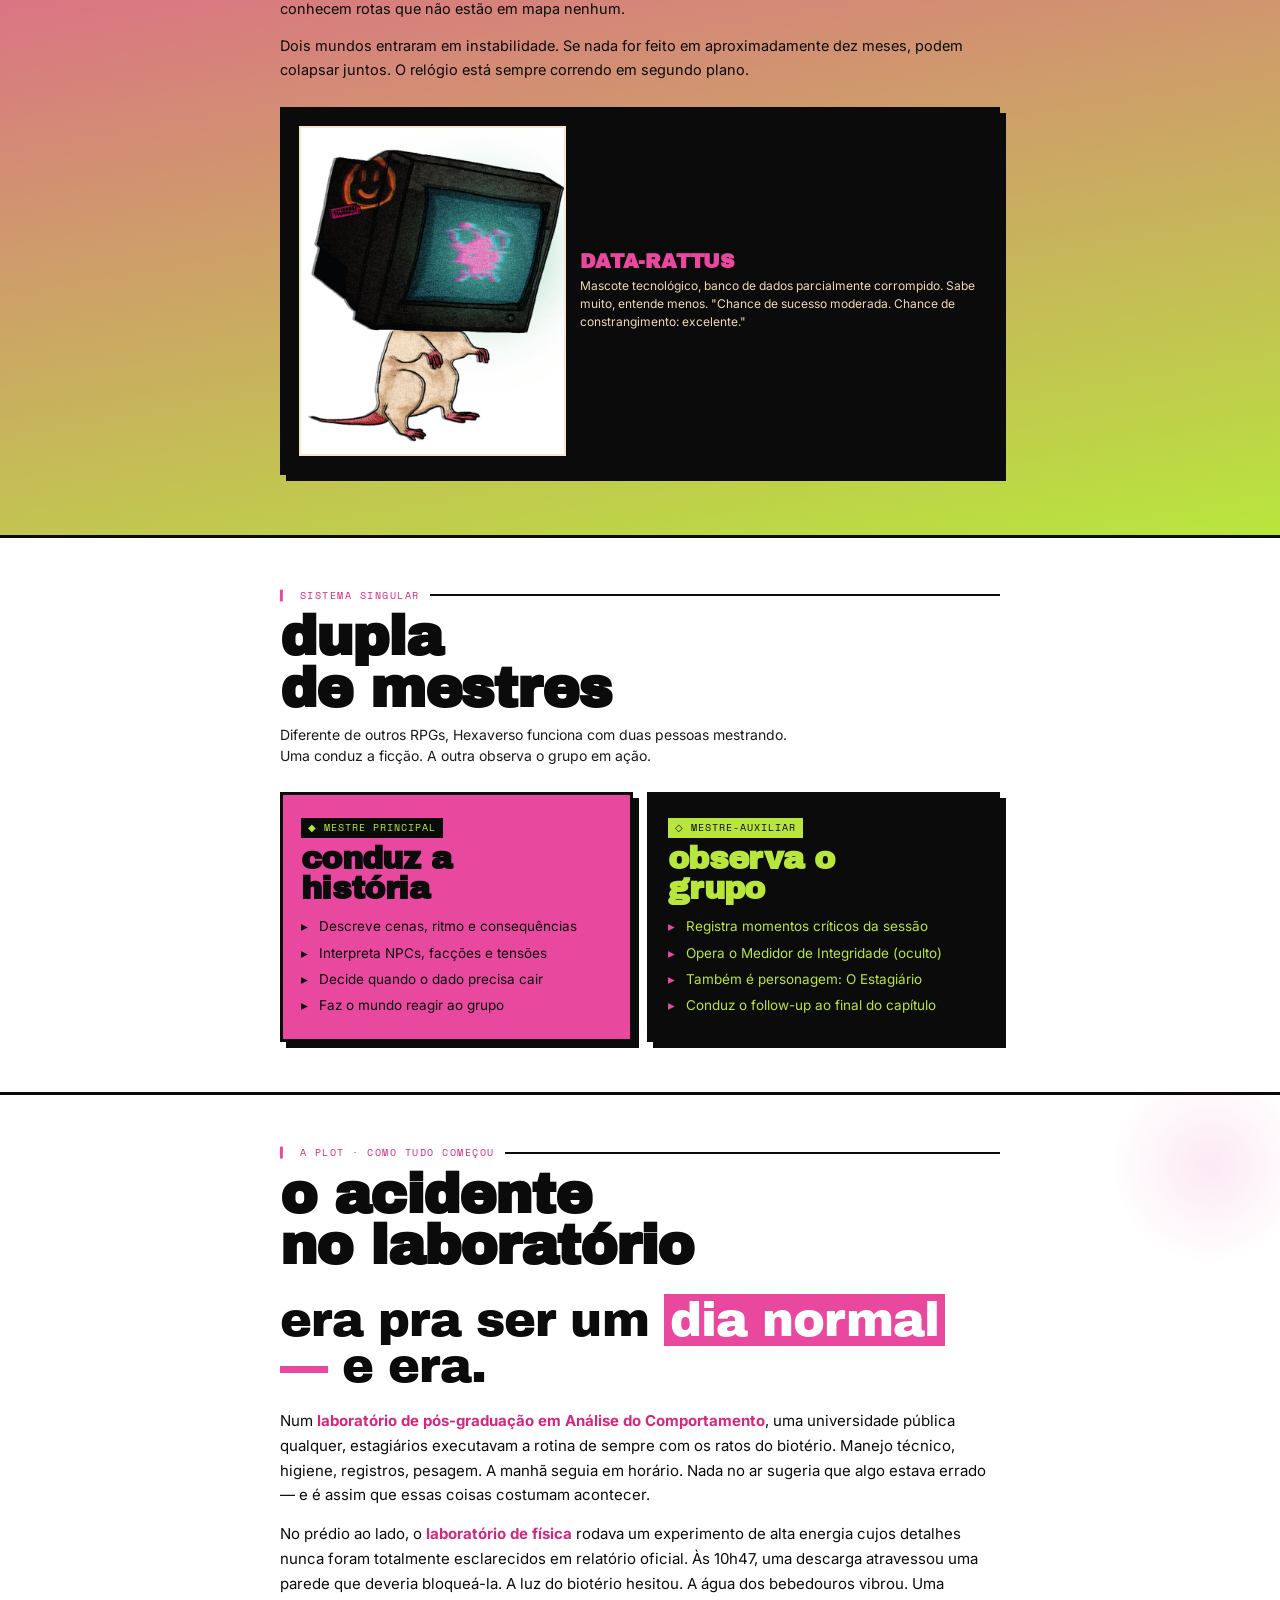
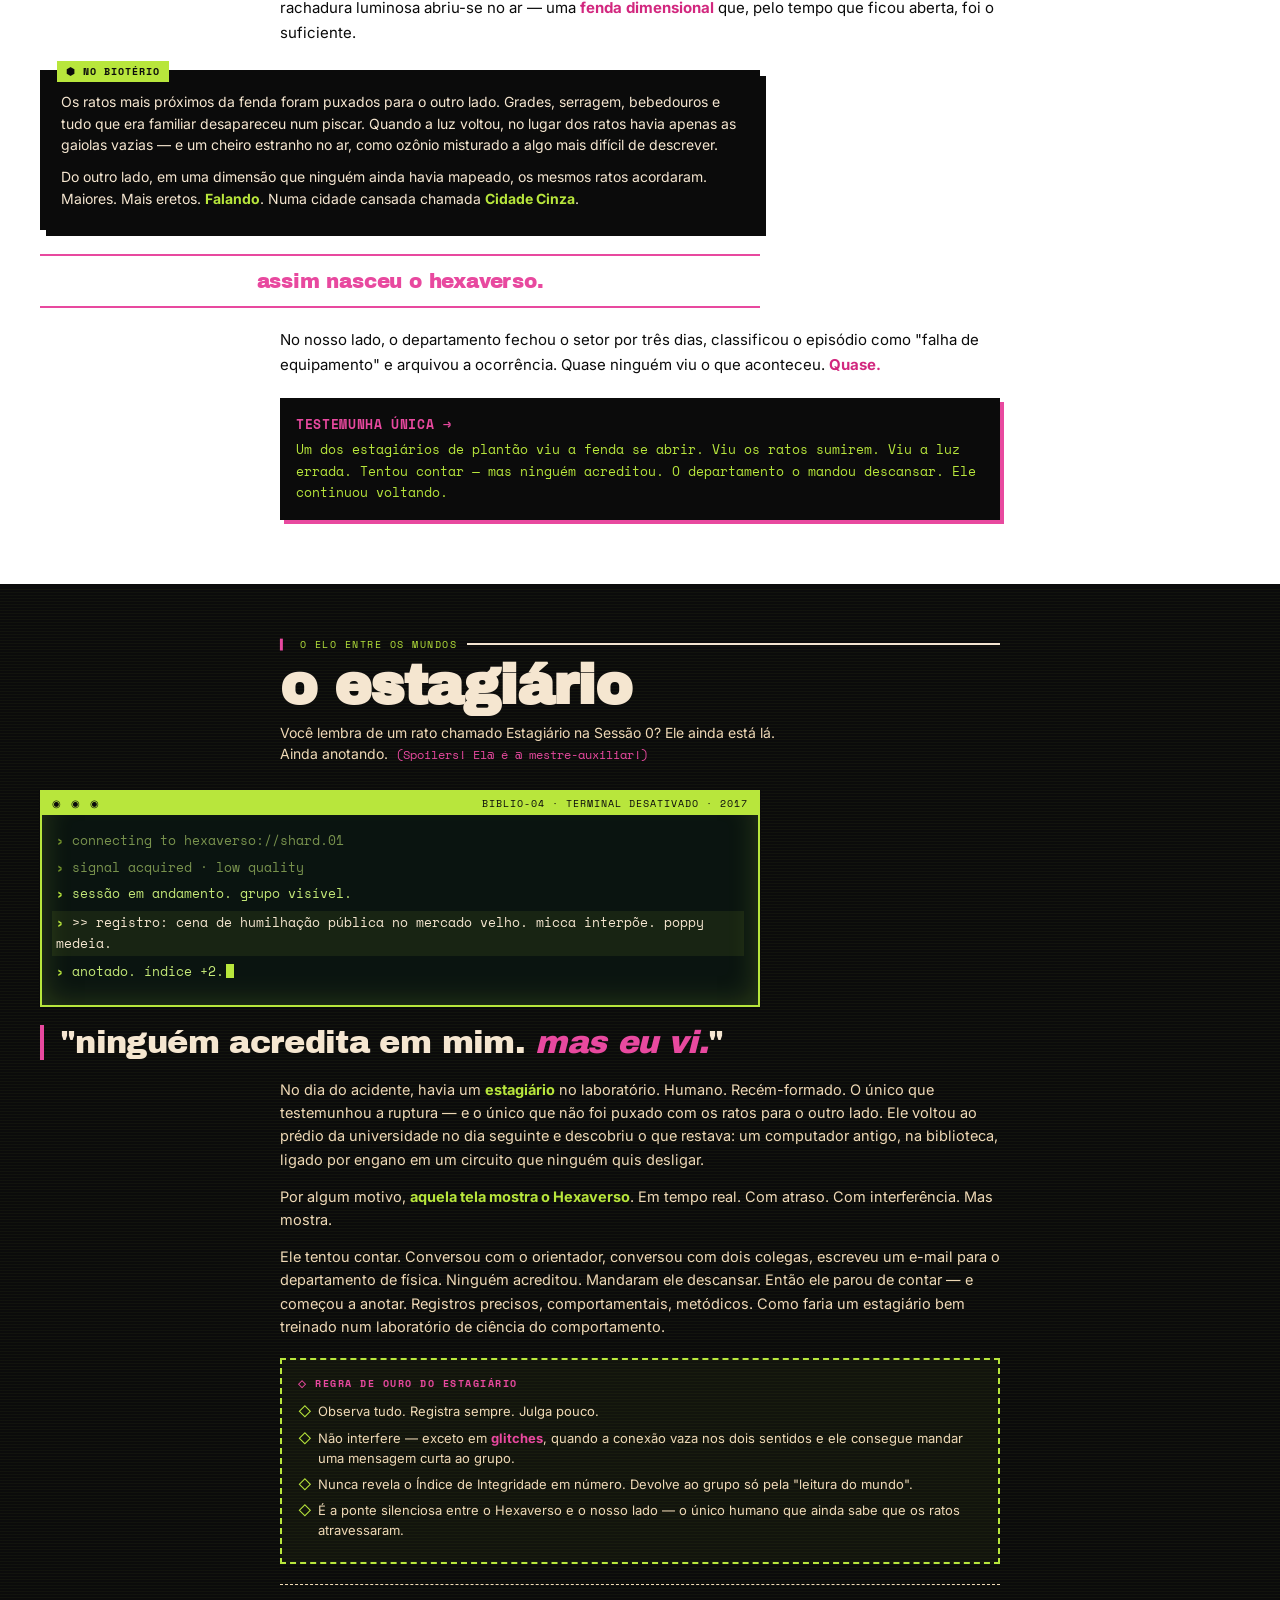
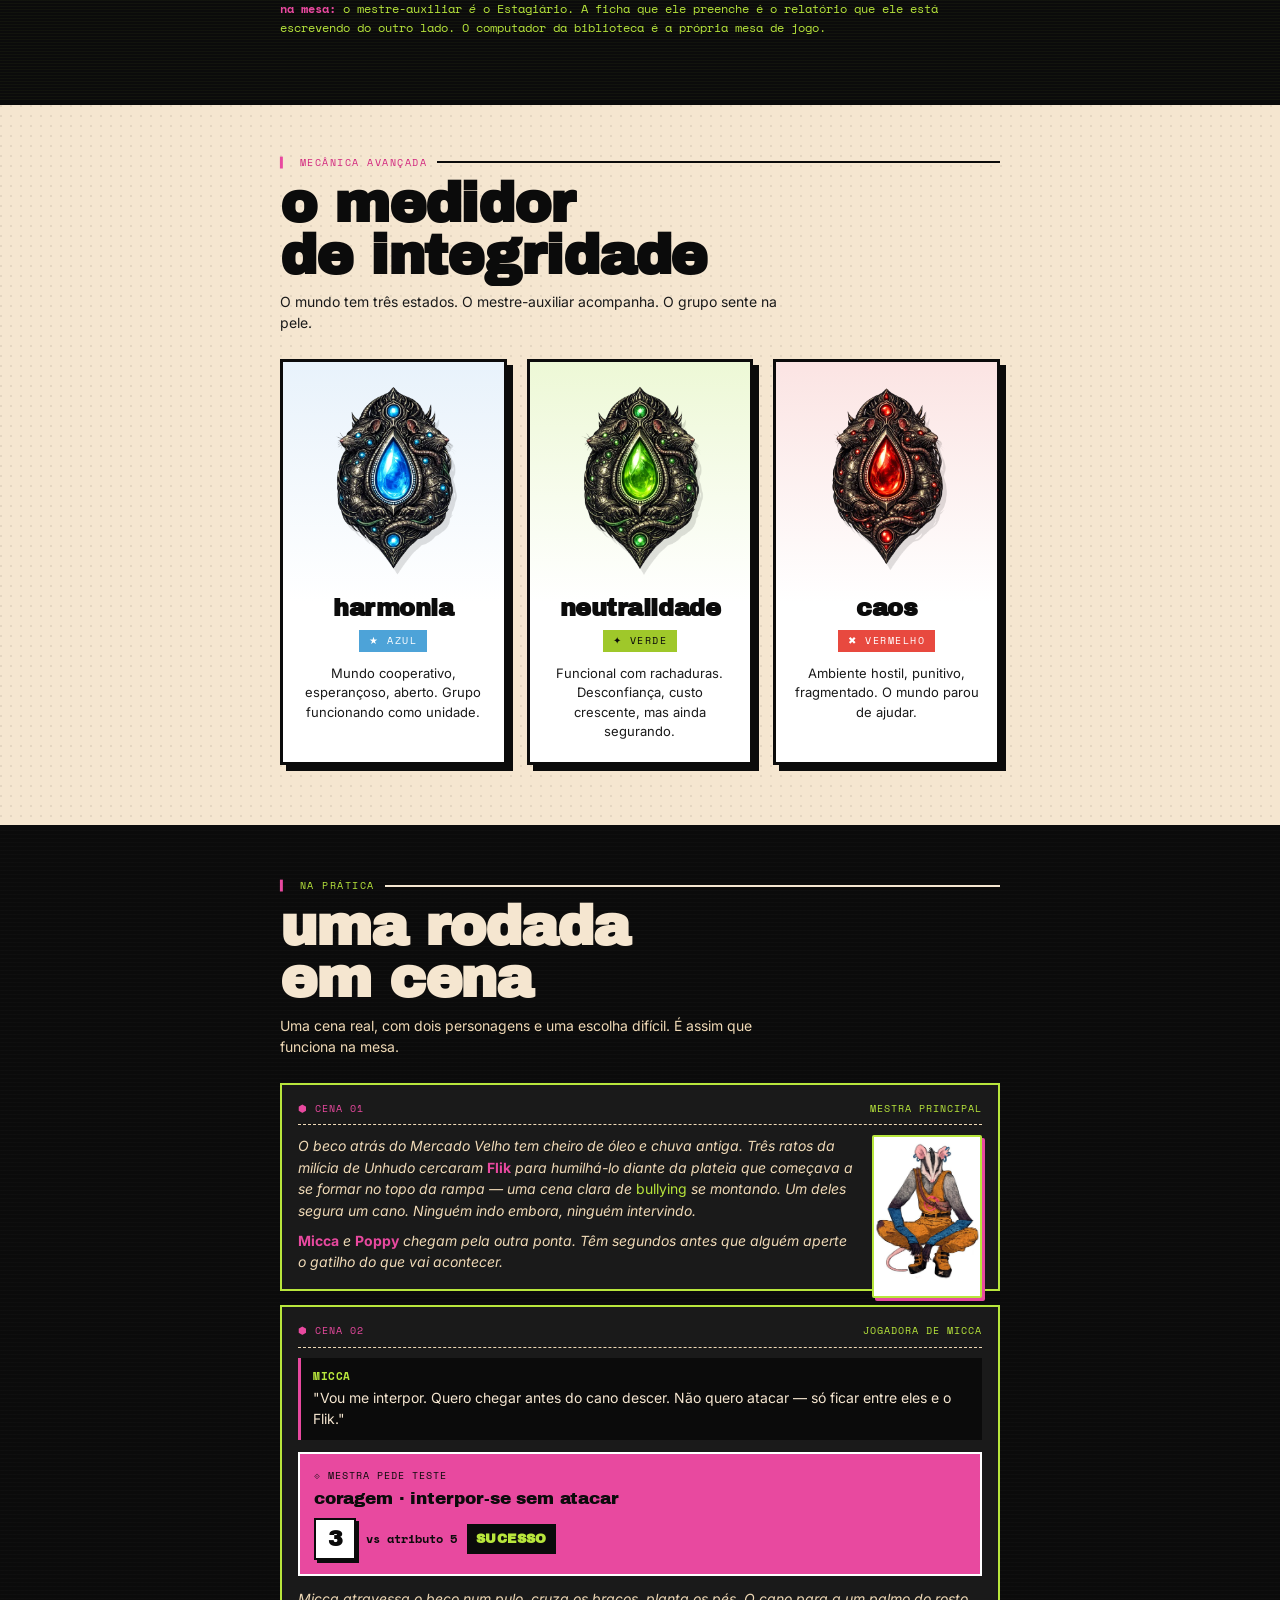
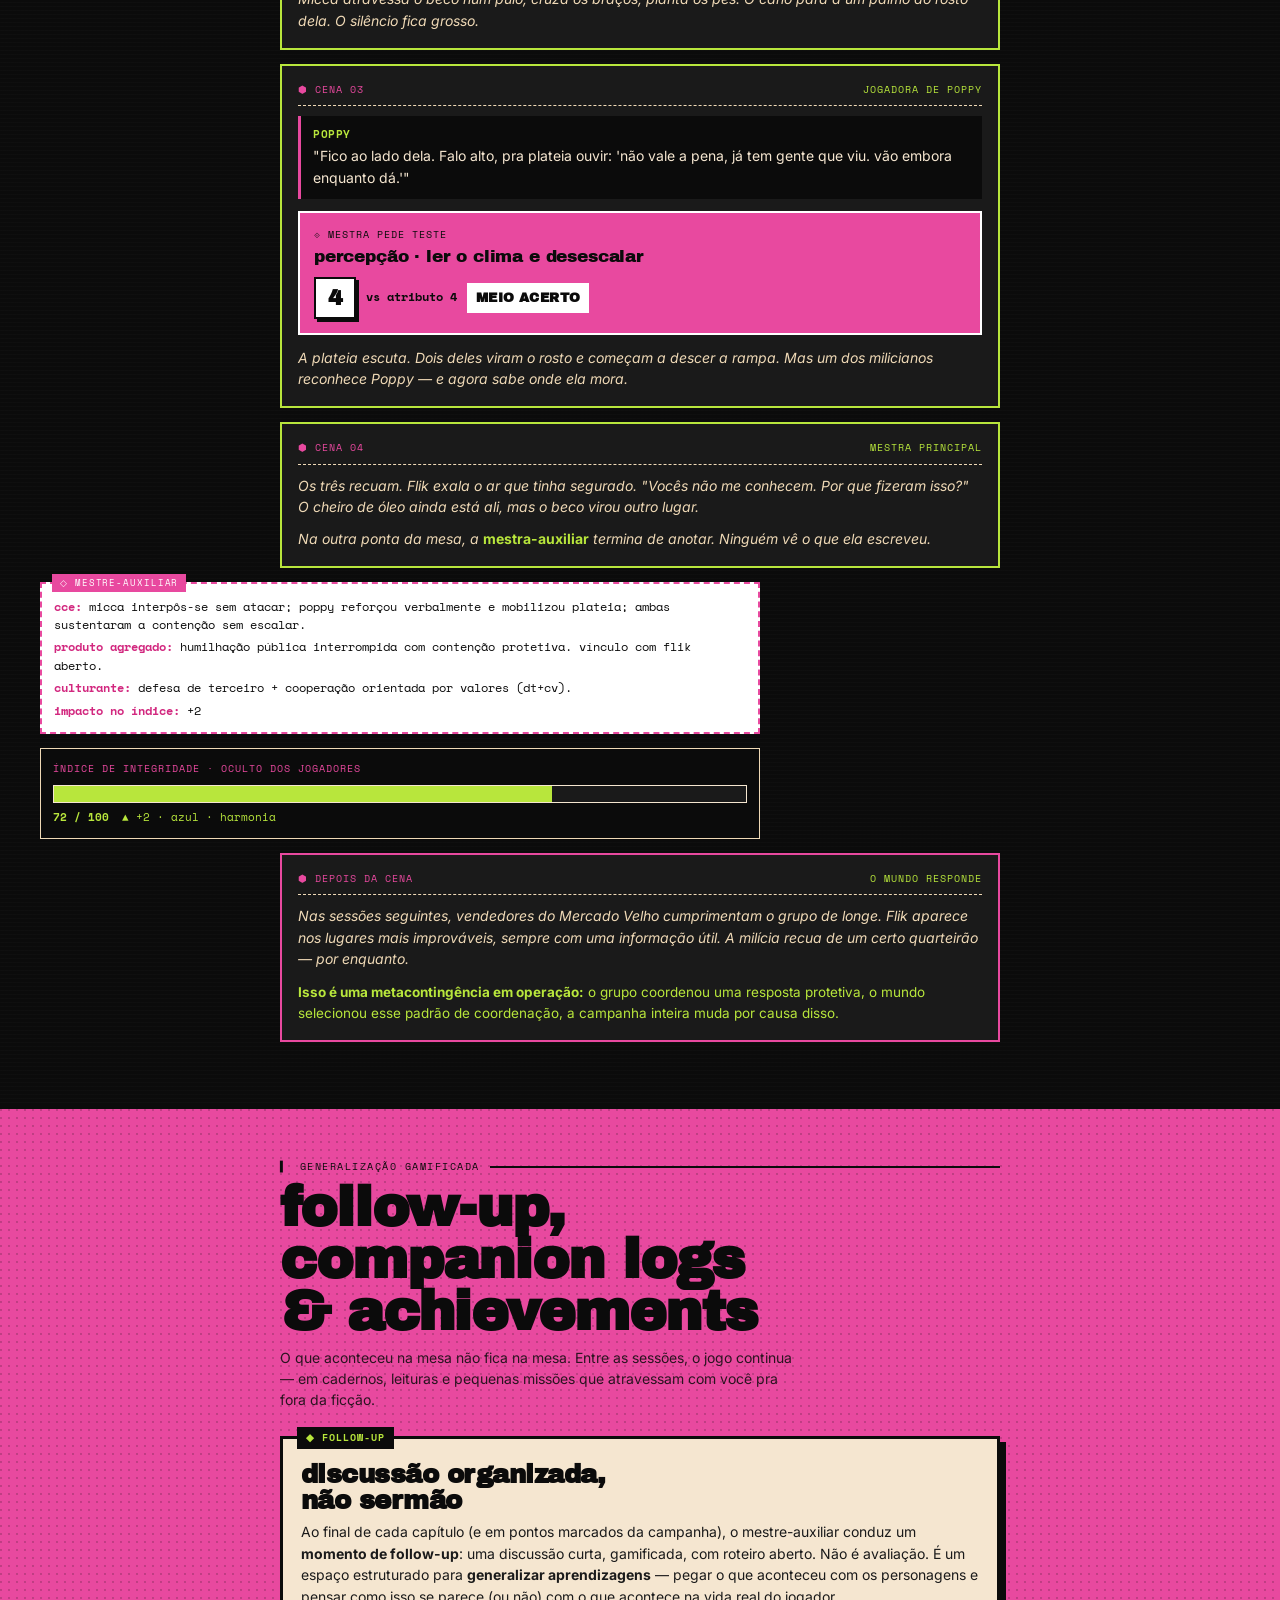
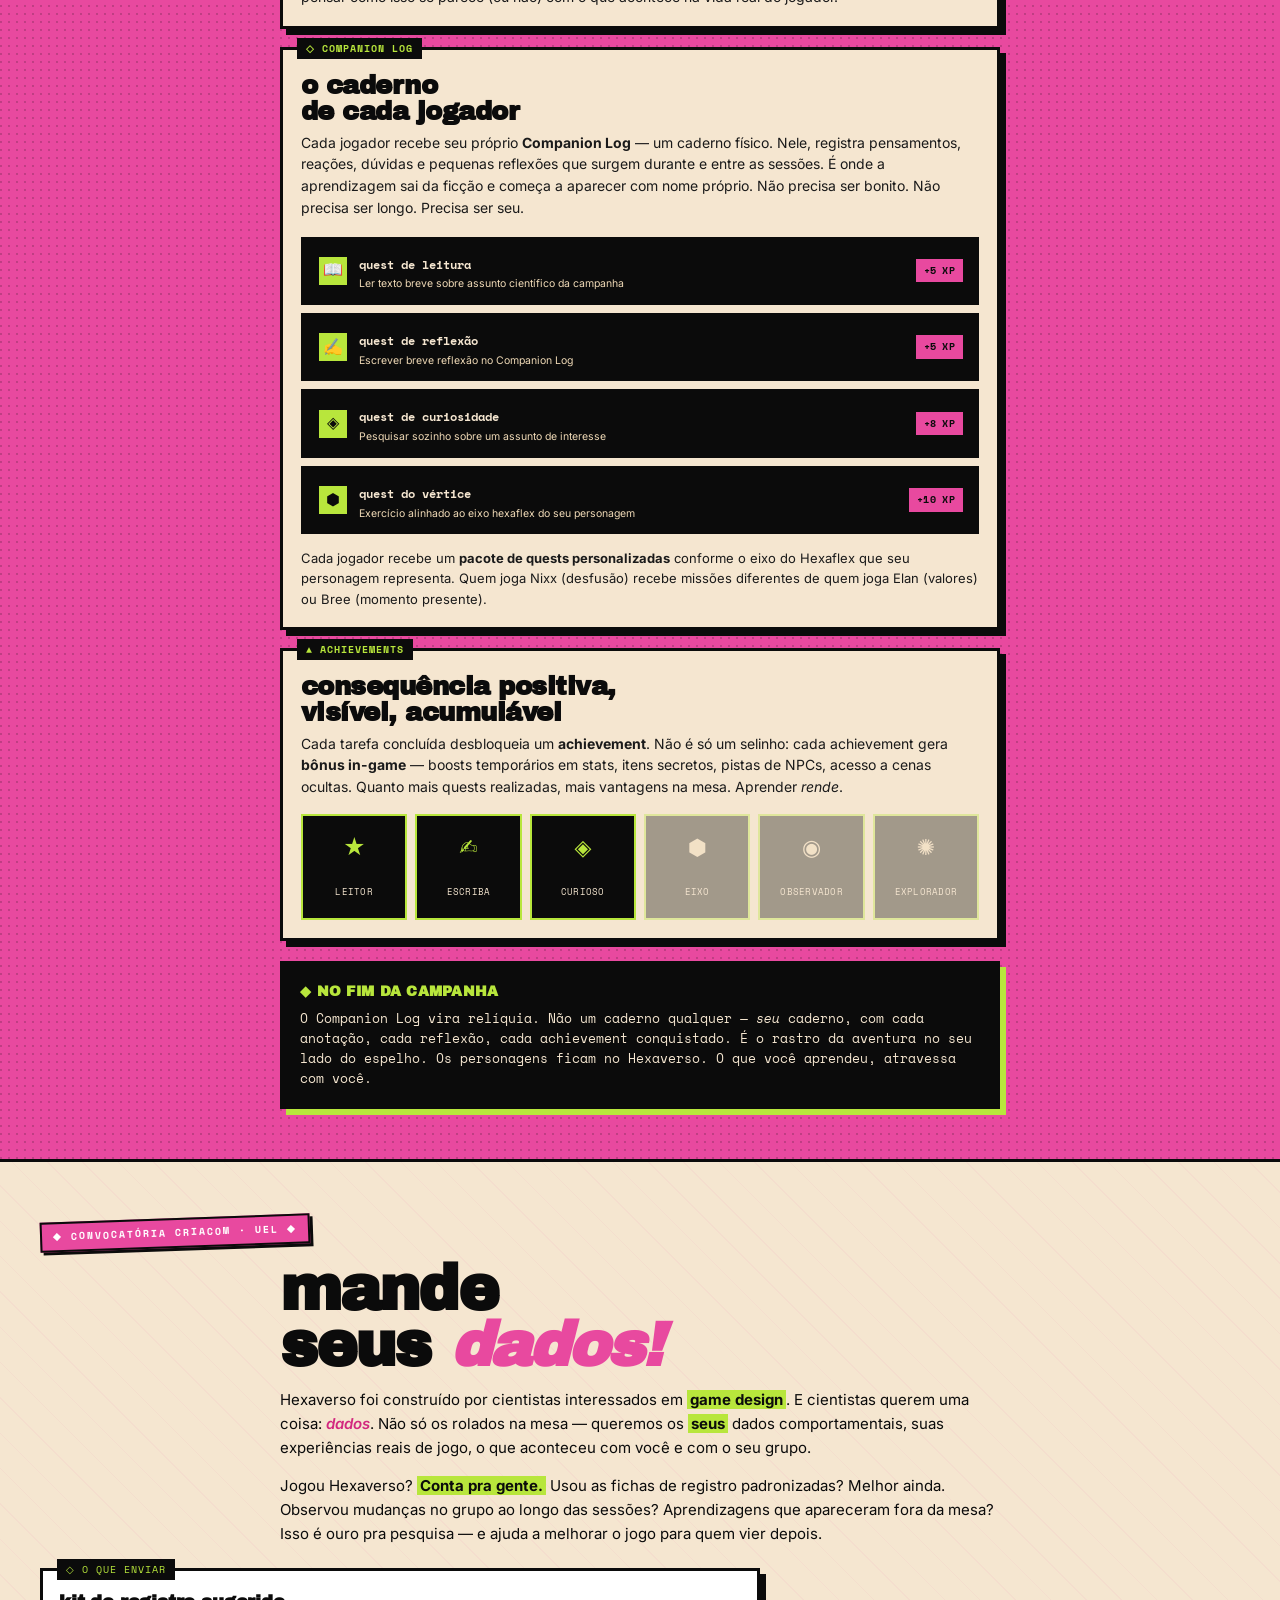
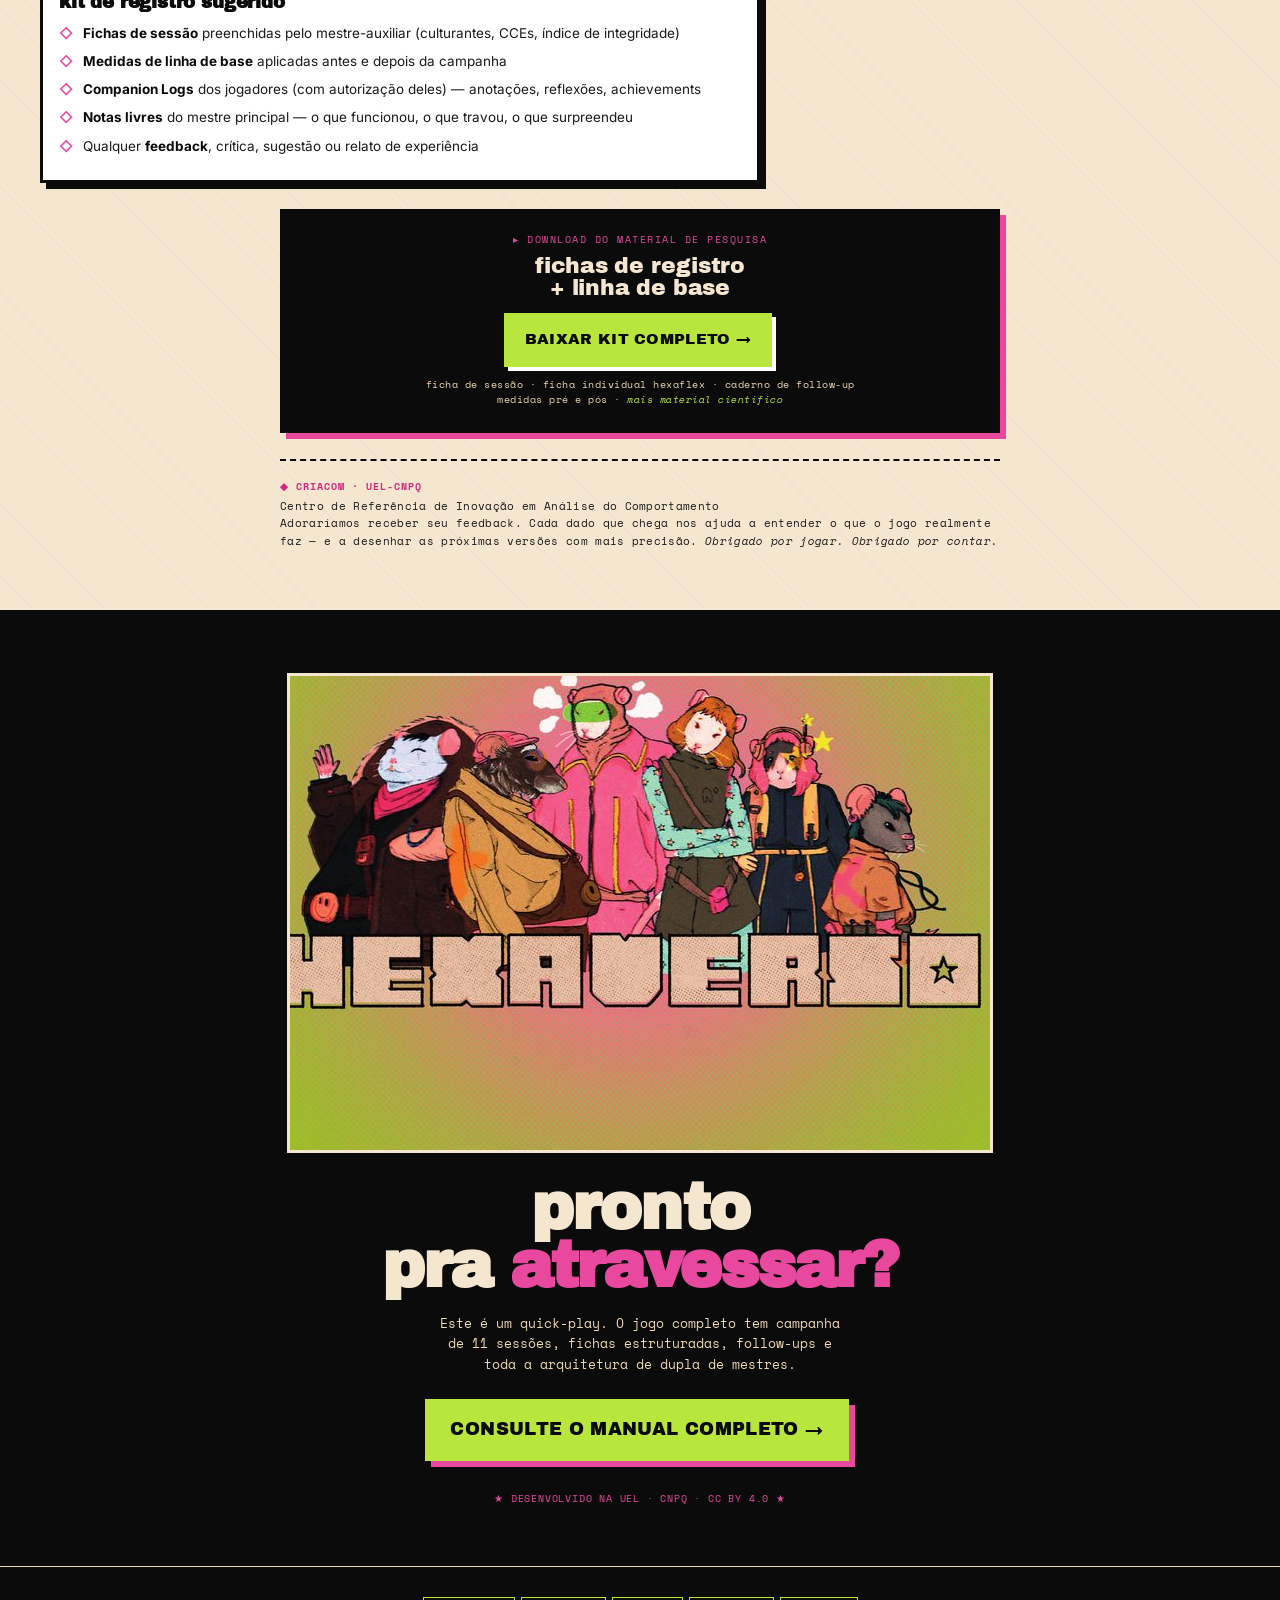
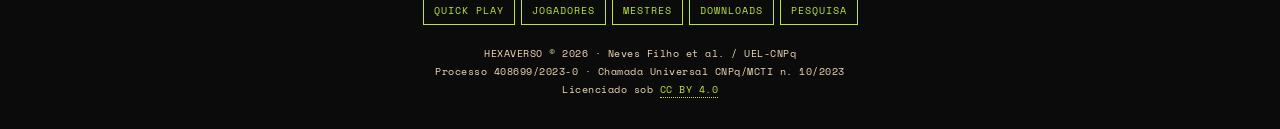
==== commit 6accd9fc: "Add files via upload" ====
--- a/index.html
+++ b/index.html
@@ -2,647 +2,2259 @@
 <html lang="pt-BR">
 <head>
 <meta charset="UTF-8">
-<meta name="viewport" content="width=device-width, initial-scale=1.0">
-<title>Hexaverso — RPG das Habilidades Socioemocionais</title>
-<link href="https://fonts.googleapis.com/css2?family=Space+Grotesk:wght@400;500;700&family=Bebas+Neue&display=swap" rel="stylesheet">
+<meta name="viewport" content="width=device-width, initial-scale=1.0, maximum-scale=1.0, user-scalable=no">
+<meta name="theme-color" content="#E8499F">
+<title>HEXAVERSO ★ Quick Play Guide</title>
+<meta name="description" content="Hexaverso — RPG narrativo-comportamental de mesa. Cidade Cinza, ratos antropomorfizados, d6 e dupla de mestres. Versão reduzida para pegar e jogar.">
+
+<link rel="preconnect" href="https://fonts.googleapis.com">
+<link rel="preconnect" href="https://fonts.gstatic.com" crossorigin>
+<link href="https://fonts.googleapis.com/css2?family=Archivo+Black&family=Space+Mono:wght@400;700&family=Inter:wght@400;500;700;900&display=swap" rel="stylesheet">
+
 <style>
-*,*::before,*::after{margin:0;padding:0;box-sizing:border-box}
-
-:root{
-  --pink:#FF3EB5;
-  --pink-dark:#D4268E;
-  --green:#8CF03D;
-  --black:#0d0d0d;
-  --white:#FAFAF5;
-  --kraft:#E8C98A;
-  --gray:#f0ede6;
-  --font-display:'Bebas Neue',sans-serif;
-  --font-body:'Space Grotesk',sans-serif;
-}
-
-html{scroll-behavior:smooth}
-
-body{
-  background:var(--white);
-  color:var(--black);
-  font-family:var(--font-body);
-  font-size:16px;
-  line-height:1.6;
-  overflow-x:hidden;
-}
-
-/* ── NAV ── */
-nav{
-  position:fixed;top:0;left:0;right:0;z-index:100;
-  display:flex;justify-content:space-between;align-items:center;
-  padding:0 5vw;height:58px;
-  background:var(--pink);
-  border-bottom:3px solid var(--black);
-}
-.nav-logo{
-  font-family:var(--font-display);
-  font-size:1.8rem;letter-spacing:0.05em;
-  color:var(--black);text-decoration:none;
-}
-.nav-links{display:flex;gap:2rem;list-style:none}
-.nav-links a{
-  color:var(--black);text-decoration:none;
-  font-size:0.8rem;font-weight:700;
-  letter-spacing:0.12em;text-transform:uppercase;
-  padding:4px 0;border-bottom:2px solid transparent;
-  transition:border-color .2s;
-}
-.nav-links a:hover{border-bottom-color:var(--black)}
-
-/* ── STARS DECORATION ── */
-.star-row{
-  display:flex;gap:0;overflow:hidden;
-  background:var(--green);border-top:3px solid var(--black);border-bottom:3px solid var(--black);
-  padding:8px 0;
-}
-.star-row span{
-  font-size:1.5rem;color:var(--black);padding:0 12px;white-space:nowrap;
-  animation:marquee 18s linear infinite;
-}
-@keyframes marquee{
-  from{transform:translateX(0)} to{transform:translateX(-50%)}
-}
-
-/* ── HERO ── */
-#hero{
-  min-height:100vh;
-  background:var(--pink);
-  display:grid;grid-template-columns:1fr 1fr;
-  align-items:center;
-  padding:80px 6vw 0;
-  border-bottom:4px solid var(--black);
-  position:relative;overflow:hidden;
-}
-.hero-text{padding-bottom:3rem}
-.hero-eyebrow{
-  font-size:0.75rem;font-weight:700;letter-spacing:0.2em;text-transform:uppercase;
-  background:var(--black);color:var(--pink);
-  display:inline-block;padding:4px 12px;margin-bottom:1.5rem;
-}
-.hero-logo{
-  width:100%;max-width:560px;
-  border:4px solid var(--black);
-  display:block;margin-bottom:1.8rem;
-}
-.hero-tagline{
-  font-size:1.1rem;line-height:1.75;color:var(--black);
-  max-width:520px;margin-bottom:2.5rem;font-weight:500;
-}
-.btn-black{
-  display:inline-block;
-  font-family:var(--font-display);font-size:1.3rem;letter-spacing:0.08em;
-  background:var(--black);color:var(--white);
-  padding:0.7rem 2.2rem;text-decoration:none;
-  border:3px solid var(--black);
-  transition:background .2s,color .2s;margin-right:1rem;
-}
-.btn-black:hover{background:var(--white);color:var(--black)}
-.btn-outline-black{
-  display:inline-block;
-  font-family:var(--font-display);font-size:1.3rem;letter-spacing:0.08em;
-  background:transparent;color:var(--black);
-  padding:0.7rem 2.2rem;text-decoration:none;
-  border:3px solid var(--black);
-  transition:background .2s,color .2s;
-}
-.btn-outline-black:hover{background:var(--black);color:var(--white)}
-
-.hero-chars{
-  display:flex;align-items:flex-end;justify-content:center;
-  gap:0;height:100%;padding-top:80px;
-}
-.hero-char-img{
-  height:480px;object-fit:contain;object-position:bottom;
-  filter:drop-shadow(-6px 0 0 var(--black));
-  transition:transform .3s;
-}
-.hero-char-img:hover{transform:translateY(-12px) scale(1.04)}
-
-/* ── SECTION BASE ── */
-section{padding:5rem 6vw}
-.section-tag{
-  font-size:0.7rem;font-weight:700;letter-spacing:0.22em;text-transform:uppercase;
-  background:var(--green);color:var(--black);
-  display:inline-block;padding:3px 10px;
-  border:2px solid var(--black);margin-bottom:1rem;
-}
-.section-title{
-  font-family:var(--font-display);
-  font-size:clamp(2.5rem,5vw,4.5rem);
-  line-height:1;color:var(--black);margin-bottom:1.2rem;
-  letter-spacing:0.02em;
-}
-.section-body{color:#333;font-size:1.05rem;line-height:1.8;max-width:620px}
-
-/* ── SOBRE ── */
-#sobre{
-  background:var(--white);
-  border-bottom:4px solid var(--black);
-  display:grid;grid-template-columns:1fr 1fr;gap:5rem;align-items:center;
-}
-.sobre-img-wrap{
-  border:4px solid var(--black);
-  background:var(--gray);
-  display:flex;align-items:center;justify-content:center;
-  padding:2rem;overflow:hidden;position:relative;
-}
-.sobre-data-rattus{width:100%;max-height:420px;object-fit:contain}
-.sobre-caption{
-  position:absolute;bottom:0;left:0;right:0;
-  background:var(--pink);border-top:3px solid var(--black);
-  padding:8px 16px;
-  font-size:0.75rem;font-weight:700;letter-spacing:0.12em;text-transform:uppercase;
-}
-.sobre-stats{
-  display:grid;grid-template-columns:1fr 1fr;gap:1rem;margin-top:2.5rem;
-}
-.stat-box{
-  border:3px solid var(--black);padding:1.2rem 1rem;
-  background:var(--gray);
-}
-.stat-box .num{
-  font-family:var(--font-display);font-size:2.5rem;
-  color:var(--pink);line-height:1;display:block;
-}
-.stat-box .lbl{font-size:0.78rem;font-weight:700;letter-spacing:0.1em;text-transform:uppercase;color:#555}
-
-/* ── PERSONAGENS ── */
-#personagens{
-  background:var(--black);
-  border-bottom:4px solid var(--pink);
-}
-#personagens .section-title{color:var(--white)}
-#personagens .section-body{color:#aaa}
-
-.chars-grid{
-  display:grid;
-  grid-template-columns:repeat(3,1fr);
-  gap:0;
-  border:3px solid #333;
-  margin-top:3rem;
-}
-.char-card{
-  border:1px solid #222;
-  padding:0;overflow:hidden;
-  background:#111;
-  position:relative;cursor:pointer;
-  transition:transform .25s;
-}
-.char-card:hover{transform:scale(1.02);z-index:2}
-
-.char-card .char-bg{
-  height:320px;overflow:hidden;
-  display:flex;align-items:flex-end;justify-content:center;
-}
-.char-card .char-bg img{
-  width:100%;height:100%;object-fit:cover;object-position:top center;
-  transition:transform .4s;
-}
-.char-card:hover .char-bg img{transform:scale(1.07)}
-
-.char-info{
-  padding:1rem 1.2rem;
-  border-top:3px solid;
-}
-.char-info.pink{border-color:var(--pink);background:var(--pink)}
-.char-info.green{border-color:var(--green);background:var(--green)}
-.char-info.white{border-color:#eee;background:#eee}
-.char-info.kraft{border-color:#c9a96e;background:#E8C98A}
-.char-info.black{border-color:#444;background:#1a1a1a;color:var(--white)}
-.char-info.dark2{border-color:#333;background:#222;color:#ddd}
-
-.char-name{
-  font-family:var(--font-display);font-size:2rem;
-  letter-spacing:0.04em;line-height:1;
-}
-.char-skill{
-  font-size:0.7rem;font-weight:700;letter-spacing:0.18em;text-transform:uppercase;
-  opacity:0.7;margin-bottom:0.2rem;display:block;
-}
-.char-personality{font-size:0.82rem;font-weight:500;opacity:0.75}
-
-/* ── HABILIDADES ── */
-#habilidades{
-  background:var(--green);
-  border-bottom:4px solid var(--black);
-}
-
-.skills-grid{
-  display:grid;grid-template-columns:repeat(3,1fr);
-  gap:0;border:3px solid var(--black);margin-top:3rem;
-}
-.skill-box{
-  border:1px solid rgba(0,0,0,0.2);
-  padding:2rem 1.8rem;
-  background:transparent;
-  transition:background .2s;
-}
-.skill-box:hover{background:rgba(0,0,0,0.07)}
-.skill-icon-svg{width:36px;height:36px;margin-bottom:1rem;display:block}
-.skill-n{
-  font-family:var(--font-display);font-size:1.8rem;
-  letter-spacing:0.04em;color:var(--black);margin-bottom:0.3rem;
-}
-.skill-d{font-size:0.88rem;color:#333;line-height:1.65;font-weight:500}
-
-/* ── COMO FUNCIONA ── */
-#como-funciona{
-  background:var(--pink);
-  border-bottom:4px solid var(--black);
-}
-.steps-grid{
-  display:grid;grid-template-columns:repeat(4,1fr);gap:0;
-  border:3px solid var(--black);margin-top:3rem;
-}
-.step-box{
-  border-right:3px solid var(--black);padding:2rem 1.5rem;
-  background:var(--white);position:relative;overflow:hidden;
-}
-.step-box:last-child{border-right:none}
-.step-box::after{
-  content:attr(data-n);
-  position:absolute;bottom:-10px;right:8px;
-  font-family:var(--font-display);font-size:6rem;
-  color:rgba(0,0,0,0.06);line-height:1;pointer-events:none;
-}
-.step-n{
-  font-family:var(--font-display);font-size:3rem;
-  color:var(--pink);line-height:1;margin-bottom:0.8rem;
-}
-.step-title{font-weight:700;font-size:1rem;text-transform:uppercase;letter-spacing:0.1em;margin-bottom:0.6rem}
-.step-desc{font-size:0.88rem;color:#444;line-height:1.6}
-
-/* ── COMPANHEIROS ── */
-#companheiros{
-  background:var(--kraft);
-  border-bottom:4px solid var(--black);
-  display:grid;grid-template-columns:1fr 1fr;gap:4rem;align-items:center;
-}
-.comp-imgs{
-  display:flex;gap:2rem;justify-content:center;align-items:flex-end;
-}
-.comp-img{
-  max-height:380px;object-fit:contain;
-  filter:drop-shadow(4px 0 0 #0d0d0d);
-}
-
-/* ── PESQUISA ── */
-#pesquisa{
-  background:var(--white);
-  border-bottom:4px solid var(--black);
-  display:grid;grid-template-columns:1fr 1fr;gap:5rem;align-items:start;
-}
-.pesquisa-tags{display:flex;flex-wrap:wrap;gap:0.5rem;margin-top:2rem}
-.ptag{
-  font-size:0.75rem;font-weight:700;letter-spacing:0.12em;text-transform:uppercase;
-  border:2px solid var(--black);padding:5px 14px;background:transparent;
-  transition:background .2s,color .2s;cursor:default;
-}
-.ptag:hover{background:var(--black);color:var(--white)}
-.pesquisa-quote{
-  border-left:5px solid var(--pink);padding-left:1.5rem;
-  margin-top:2rem;font-size:1.1rem;font-style:italic;color:#444;line-height:1.8;
-}
-
-/* ── CONTATO ── */
-#contato{
-  background:var(--black);
-  border-bottom:4px solid var(--pink);
-}
-#contato .section-title{color:var(--white)}
-.contact-grid{
-  display:grid;grid-template-columns:repeat(3,1fr);gap:0;
-  border:3px solid #333;margin-top:3rem;
-}
-.contact-box{
-  border-right:3px solid #333;padding:2rem 1.8rem;background:#111;
-}
-.contact-box:last-child{border-right:none}
-.contact-type{
-  font-size:0.65rem;font-weight:700;letter-spacing:0.22em;text-transform:uppercase;
-  color:var(--pink);margin-bottom:0.6rem;display:block;
-}
-.contact-value{color:var(--white);font-size:0.95rem;font-weight:500;line-height:1.5}
-
-/* ── FOOTER ── */
-footer{
-  background:var(--pink);border-top:4px solid var(--black);
-  padding:1.5rem 6vw;
-  display:flex;justify-content:space-between;align-items:center;flex-wrap:wrap;gap:1rem;
-}
-.footer-logo{font-family:var(--font-display);font-size:1.5rem;letter-spacing:0.05em;color:var(--black)}
-.footer-copy{font-size:0.75rem;font-weight:500;color:rgba(0,0,0,0.6)}
-.footer-credit{
-  font-size:0.72rem;font-weight:700;letter-spacing:0.1em;text-transform:uppercase;color:var(--black);
-}
-
-/* ── RESPONSIVE ── */
-@media(max-width:900px){
-  #hero{grid-template-columns:1fr}
-  .hero-chars{display:none}
-  #sobre{grid-template-columns:1fr}
-  .chars-grid{grid-template-columns:1fr 1fr}
-  .skills-grid{grid-template-columns:1fr 1fr}
-  .steps-grid{grid-template-columns:1fr 1fr}
-  .step-box{border-bottom:3px solid var(--black)}
-  #companheiros{grid-template-columns:1fr}
-  #pesquisa{grid-template-columns:1fr}
-  .contact-grid{grid-template-columns:1fr}
-  .contact-box{border-right:none;border-bottom:3px solid #333}
-  footer{flex-direction:column;text-align:center}
-}
-@media(max-width:600px){
-  .nav-links{display:none}
-  .chars-grid{grid-template-columns:1fr}
-  .skills-grid{grid-template-columns:1fr}
-  .steps-grid{grid-template-columns:1fr}
-}
+:root {
+  --pink: #E8499F;
+  --pink-deep: #D2287F;
+  --lime: #B8E63C;
+  --lime-deep: #9FC82A;
+  --ink: #0B0B0B;
+  --ink-soft: #1a1a1a;
+  --cream: #F5E6D0;
+  --cream-halftone: #EFD9B6;
+  --paper: #FFFFFF;
+  --blue: #4DA3D8;
+  --red: #E8493F;
+
+  --font-display: 'Archivo Black', 'Helvetica Neue', Impact, sans-serif;
+  --font-mono: 'Space Mono', 'Courier New', monospace;
+  --font-body: 'Inter', -apple-system, system-ui, sans-serif;
+
+  --border-heavy: 3px solid var(--ink);
+  --border-thick: 2px solid var(--ink);
+  --shadow-hard: 6px 6px 0 var(--ink);
+  --shadow-hard-sm: 3px 3px 0 var(--ink);
+
+  --page-padding: 20px;
+  --max-content: 640px;
+}
+
+* { margin: 0; padding: 0; box-sizing: border-box; -webkit-tap-highlight-color: transparent; }
+html { scroll-behavior: smooth; }
+body {
+  font-family: var(--font-body);
+  background: var(--paper);
+  color: var(--ink);
+  line-height: 1.55;
+  overflow-x: hidden;
+  -webkit-font-smoothing: antialiased;
+  -moz-osx-font-smoothing: grayscale;
+}
+img { max-width: 100%; display: block; }
+a { color: inherit; text-decoration: none; }
+button { font-family: inherit; cursor: pointer; border: none; background: none; }
+
+/* TOP BAR */
+.topbar {
+  position: sticky; top: 0; z-index: 100;
+  background: var(--ink); color: var(--cream);
+  border-bottom: var(--border-heavy);
+  font-family: var(--font-mono);
+  font-size: 10px; letter-spacing: 0.05em;
+  display: flex; justify-content: space-between; align-items: center;
+  padding: 8px 14px;
+  text-transform: uppercase;
+}
+.topbar__brand { color: var(--pink); font-weight: 700; }
+.topbar__meta { color: var(--lime); }
+.topbar__blink { display: inline-block; width: 8px; height: 8px; background: var(--lime); border-radius: 50%; margin-left: 6px; animation: blink 1.3s infinite; vertical-align: middle; }
+@keyframes blink { 0%, 60% { opacity: 1; } 70%, 100% { opacity: 0.15; } }
+
+/* MARQUEE HERO — texto rolante no lugar do hero */
+.marquee-hero {
+  display: flex;
+  overflow: hidden;
+  background: var(--lime);
+  border-top: var(--border-heavy);
+  border-bottom: var(--border-heavy);
+  padding: 14px 0;
+  position: relative;
+}
+.marquee-hero__track {
+  display: flex;
+  flex-shrink: 0;
+  gap: 0;
+  animation: marquee-scroll 28s linear infinite;
+  white-space: nowrap;
+}
+.marquee-hero__track span {
+  font-family: var(--font-display);
+  font-size: clamp(20px, 5vw, 28px);
+  color: var(--ink);
+  padding: 0 18px;
+  text-transform: uppercase;
+  letter-spacing: 0.02em;
+  white-space: nowrap;
+}
+.marquee-hero__track .mq-star {
+  color: var(--pink);
+  font-size: clamp(22px, 5.5vw, 32px);
+  padding: 0 10px;
+}
+@keyframes marquee-scroll {
+  from { transform: translateX(0); }
+  to   { transform: translateX(-50%); }
+}
+
+/* HERO — texto apenas, fundo rosa */
+.hero {
+  position: relative;
+  background: var(--pink);
+  padding: 54px var(--page-padding) 48px;
+  border-bottom: var(--border-heavy);
+  overflow: hidden;
+}
+.hero::before {
+  /* textura halftone sutil no fundo rosa */
+  content: "";
+  position: absolute; inset: 0;
+  background-image:
+    radial-gradient(circle at 1px 1px, rgba(11,11,11,0.08) 1px, transparent 1.5px);
+  background-size: 14px 14px;
+  pointer-events: none;
+}
+.hero > * { position: relative; z-index: 1; }
+
+.hero__tag {
+  font-family: var(--font-mono); font-size: 11px; letter-spacing: 0.15em;
+  color: var(--ink); text-transform: uppercase;
+  display: inline-block;
+  border: var(--border-thick); padding: 4px 10px;
+  background: var(--lime);
+  margin-bottom: 20px;
+}
+.hero__title {
+  font-family: var(--font-display);
+  font-size: clamp(54px, 15.5vw, 120px);
+  line-height: 0.85;
+  letter-spacing: -0.035em;
+  color: var(--ink);
+  text-transform: uppercase;
+  word-break: normal;
+  overflow-wrap: normal;
+  margin: 0;
+}
+.hero__subtitle {
+  font-family: var(--font-mono);
+  font-size: 13px;
+  letter-spacing: 0.1em;
+  text-transform: uppercase;
+  color: var(--ink);
+  margin-top: 14px;
+  padding-top: 14px;
+  border-top: 2px solid var(--ink);
+  max-width: 420px;
+}
+.hero__subtitle strong {
+  color: var(--ink);
+  background: var(--lime);
+  padding: 0 4px;
+  letter-spacing: 0.04em;
+}
+
+/* STATUS */
+.status {
+  background: var(--ink); color: var(--cream);
+  padding: 14px var(--page-padding);
+  display: grid; grid-template-columns: repeat(3, 1fr); gap: 10px;
+  font-family: var(--font-mono);
+  font-size: 10px; text-transform: uppercase; letter-spacing: 0.05em;
+  border-bottom: var(--border-heavy);
+}
+.status__cell { display: flex; flex-direction: column; gap: 2px; min-width: 0; }
+.status__label { color: var(--pink); font-size: 9px; }
+.status__value {
+  color: var(--lime);
+  font-weight: 700;
+  font-size: 11px;
+  letter-spacing: 0.02em;
+  line-height: 1.2;
+}
+
+/* SECTION */
+section { padding: 50px var(--page-padding); position: relative; }
+section + section { border-top: var(--border-heavy); }
+.sec-head { margin-bottom: 26px; }
+.sec-head__kicker {
+  font-family: var(--font-mono); font-size: 10px;
+  color: var(--pink-deep); text-transform: uppercase;
+  letter-spacing: 0.15em;
+  display: flex; align-items: center; gap: 10px;
+  margin-bottom: 8px;
+}
+.sec-head__kicker::before { content: "▍"; color: var(--pink); }
+.sec-head__kicker::after { content: ""; flex: 1; height: 2px; background: var(--ink); }
+.sec-head__title {
+  font-family: var(--font-display);
+  font-size: clamp(36px, 10vw, 56px);
+  line-height: 0.92;
+  text-transform: lowercase;
+  letter-spacing: -0.02em;
+}
+.sec-head__subtitle {
+  font-size: 14px; margin-top: 10px; line-height: 1.5;
+  color: var(--ink-soft); max-width: 520px;
+}
+
+/* ABOUT */
+.about { background: var(--ink); color: var(--cream); }
+.about .sec-head__title { color: var(--cream); }
+.about .sec-head__subtitle { color: var(--cream-halftone); }
+.about .sec-head__kicker { color: var(--lime); }
+.about .sec-head__kicker::after { background: var(--cream); }
+.about__grid { display: grid; gap: 14px; margin-top: 8px; }
+.fact {
+  border: 2px solid var(--cream);
+  padding: 16px; position: relative;
+  background: var(--ink-soft);
+}
+.fact__num {
+  position: absolute; top: -12px; left: 14px;
+  background: var(--pink); color: var(--ink);
+  font-family: var(--font-mono); font-weight: 700;
+  font-size: 11px; padding: 3px 9px;
+  letter-spacing: 0.08em;
+}
+.fact__title {
+  font-family: var(--font-display);
+  font-size: 18px; line-height: 1; margin-bottom: 8px;
+  color: var(--lime); text-transform: lowercase;
+  letter-spacing: -0.01em;
+}
+.fact__body { font-size: 14px; line-height: 1.55; color: var(--cream-halftone); }
+
+/* QUICK PLAY */
+.quickplay { background: var(--lime); position: relative; }
+.quickplay::before {
+  content: ""; position: absolute; inset: 0;
+  background-image: radial-gradient(circle at 1px 1px, rgba(11,11,11,0.18) 1px, transparent 1.5px);
+  background-size: 8px 8px;
+  pointer-events: none;
+}
+.qp-card {
+  position: relative; background: var(--paper);
+  border: var(--border-heavy); box-shadow: var(--shadow-hard);
+  padding: 22px 18px; margin-bottom: 22px;
+}
+.qp-card__step {
+  font-family: var(--font-mono); font-size: 10px;
+  background: var(--ink); color: var(--lime);
+  padding: 2px 8px; display: inline-block; letter-spacing: 0.1em;
+  margin-bottom: 10px;
+}
+.qp-card__title {
+  font-family: var(--font-display); font-size: 24px; line-height: 1;
+  text-transform: lowercase; letter-spacing: -0.02em;
+  margin-bottom: 10px;
+}
+.qp-card__body { font-size: 14.5px; line-height: 1.55; }
+.qp-card__body strong { background: var(--lime); padding: 0 3px; }
+
+.dice-demo {
+  border-top: 2px dashed var(--ink);
+  margin-top: 14px; padding-top: 14px;
+  font-family: var(--font-mono); font-size: 12px;
+  display: grid; grid-template-columns: auto 1fr; gap: 8px 12px;
+  align-items: center;
+}
+.dice-face {
+  background: var(--pink); color: var(--paper);
+  border: var(--border-thick);
+  width: 32px; height: 32px;
+  display: grid; place-items: center;
+  font-weight: 700; font-size: 14px;
+  box-shadow: var(--shadow-hard-sm);
+}
+.dice-face--half { background: var(--lime); color: var(--ink); }
+.dice-face--fail { background: var(--paper); color: var(--ink); }
+
+/* ATTRS */
+.attrs { display: grid; gap: 10px; margin-top: 20px; }
+.attr-card {
+  background: var(--ink); color: var(--cream);
+  border: var(--border-heavy);
+  padding: 14px 16px;
+  display: grid; grid-template-columns: 48px 1fr; gap: 14px;
+  align-items: center;
+}
+.attr-card__icon {
+  width: 48px; height: 48px;
+  background: var(--pink); border: var(--border-thick);
+  display: grid; place-items: center;
+  font-family: var(--font-display); font-size: 26px; color: var(--ink);
+  box-shadow: var(--shadow-hard-sm);
+}
+.attr-card__name {
+  font-family: var(--font-display); font-size: 18px;
+  color: var(--lime); text-transform: uppercase; letter-spacing: 0.02em;
+  margin-bottom: 3px;
+}
+.attr-card__desc { font-size: 12.5px; line-height: 1.45; color: var(--cream-halftone); }
+
+/* CHARS */
+.chars { background: var(--paper); padding-left: 0; padding-right: 0; }
+.chars .sec-head { padding: 0 var(--page-padding); }
+.chars__wrap { position: relative; }
+.chars__scroller {
+  display: flex; gap: 14px;
+  padding: 10px var(--page-padding) 14px;
+  overflow-x: auto;
+  scroll-snap-type: x mandatory;
+  -webkit-overflow-scrolling: touch;
+  scrollbar-width: none;
+  scroll-behavior: smooth;
+}
+.chars__scroller::-webkit-scrollbar { display: none; }
+
+.chars__nav {
+  display: flex; gap: 10px;
+  justify-content: center;
+  padding: 8px var(--page-padding) 0;
+}
+.chars__btn {
+  background: var(--ink); color: var(--lime);
+  border: var(--border-thick); border-color: var(--ink);
+  width: 44px; height: 44px;
+  display: grid; place-items: center;
+  font-family: var(--font-display); font-size: 20px;
+  box-shadow: var(--shadow-hard-sm);
+  transition: transform 80ms;
+}
+.chars__btn:active { transform: translate(2px, 2px); box-shadow: 1px 1px 0 var(--ink); }
+
+.char-card {
+  flex: 0 0 280px;
+  scroll-snap-align: start;
+  border: var(--border-heavy);
+  background: var(--paper);
+  box-shadow: var(--shadow-hard);
+  position: relative; overflow: hidden;
+  display: flex; flex-direction: column;
+}
+.char-card__image {
+  width: 100%; aspect-ratio: 3 / 4;
+  background: var(--cream);
+  overflow: hidden;
+  border-bottom: var(--border-thick);
+  position: relative;
+}
+.char-card__image img {
+  width: 100%; height: 100%;
+  object-fit: cover; object-position: center top;
+}
+.char-card__image--lime { background: var(--lime); }
+.char-card__badge {
+  position: absolute; top: 10px; left: 10px;
+  background: var(--ink); color: var(--lime);
+  font-family: var(--font-mono); font-size: 9px;
+  padding: 3px 7px; letter-spacing: 0.1em;
+  text-transform: uppercase;
+  border: 1px solid var(--lime);
+}
+.char-card__body { padding: 14px; }
+.char-card__name {
+  font-family: var(--font-display); font-size: 30px;
+  line-height: 0.9; text-transform: uppercase;
+  letter-spacing: -0.02em;
+}
+.char-card__vertex {
+  font-family: var(--font-mono); font-size: 11px;
+  margin-top: 4px; letter-spacing: 0.05em;
+  color: var(--pink-deep); text-transform: uppercase;
+  border-bottom: 2px solid var(--ink);
+  padding-bottom: 6px; margin-bottom: 8px;
+  display: inline-block;
+}
+.char-card__quote {
+  font-size: 12.5px; line-height: 1.4;
+  font-style: italic; color: var(--ink-soft);
+  margin-top: 6px;
+}
+.char-card__stats {
+  display: grid; grid-template-columns: repeat(3, 1fr); gap: 4px;
+  margin-top: 10px;
+  font-family: var(--font-mono); font-size: 10px;
+  text-transform: uppercase; text-align: center;
+}
+.char-card__stat { background: var(--ink); color: var(--cream); padding: 4px 2px; }
+.char-card__stat-val { color: var(--lime); font-size: 14px; display: block; }
+.chars__hint {
+  padding: 12px var(--page-padding) 0;
+  font-family: var(--font-mono); font-size: 10px;
+  text-transform: uppercase; letter-spacing: 0.08em;
+  color: var(--ink-soft); opacity: 0.6;
+  text-align: center;
+}
+
+/* CIDADE */
+.cidade {
+  background: linear-gradient(170deg, var(--pink) 0%, var(--lime) 100%);
+  color: var(--ink);
+  padding-top: 60px; padding-bottom: 60px;
+}
+.cidade__quote {
+  font-family: var(--font-display);
+  font-size: 28px; line-height: 1.05;
+  text-transform: lowercase;
+  letter-spacing: -0.02em;
+  margin: 20px 0;
+}
+.cidade__quote span { background: var(--ink); color: var(--lime); padding: 0 6px; }
+.cidade__body { font-size: 14.5px; line-height: 1.6; }
+.cidade__body + .cidade__body { margin-top: 14px; }
+
+.datarattus-feature {
+  margin-top: 26px;
+  background: var(--ink);
+  border: var(--border-heavy);
+  box-shadow: var(--shadow-hard);
+  padding: 16px;
+  display: grid; grid-template-columns: 1fr 1.5fr;
+  gap: 14px; align-items: center;
+  color: var(--cream);
+}
+.datarattus-feature img {
+  width: 100%; border: 2px solid var(--cream);
+  background: var(--paper);
+}
+.datarattus-feature h4 {
+  font-family: var(--font-display); font-size: 20px;
+  color: var(--pink); text-transform: uppercase;
+  letter-spacing: -0.01em; line-height: 1; margin-bottom: 6px;
+}
+.datarattus-feature p { font-size: 12px; line-height: 1.5; color: var(--cream-halftone); }
+
+/* DUPLA */
+.dupla { background: var(--paper); }
+.dupla__pair { display: grid; gap: 14px; margin-top: 10px; }
+.master-card {
+  border: var(--border-heavy); padding: 18px;
+  position: relative; box-shadow: var(--shadow-hard);
+}
+.master-card--main { background: var(--pink); color: var(--ink); }
+.master-card--aux { background: var(--ink); color: var(--lime); }
+.master-card__role {
+  font-family: var(--font-mono); font-size: 10px;
+  letter-spacing: 0.1em; text-transform: uppercase;
+  margin-bottom: 6px; display: inline-block;
+  background: var(--ink); color: var(--lime);
+  padding: 2px 7px;
+}
+.master-card--aux .master-card__role { background: var(--lime); color: var(--ink); }
+.master-card__title {
+  font-family: var(--font-display); font-size: 32px;
+  line-height: 0.95; text-transform: lowercase;
+  letter-spacing: -0.02em;
+}
+.master-card__list { margin-top: 12px; padding-left: 0; list-style: none; }
+.master-card__list li {
+  font-size: 13.5px; line-height: 1.5;
+  padding-left: 18px; position: relative;
+  margin-bottom: 6px;
+}
+.master-card__list li::before {
+  content: "▸"; position: absolute; left: 0; top: 0;
+  font-weight: 700;
+}
+.master-card--aux .master-card__list li::before { color: var(--pink); }
+
+/* MEDIDOR */
+.medidor {
+  background: var(--cream);
+  padding-bottom: 60px;
+  position: relative; overflow: hidden;
+}
+.medidor::before {
+  content: ""; position: absolute; inset: 0;
+  background-image: radial-gradient(circle at 1px 1px, rgba(11,11,11,0.12) 1px, transparent 1.5px);
+  background-size: 10px 10px;
+  pointer-events: none; opacity: 0.6;
+}
+.medidor > * { position: relative; z-index: 1; }
+.gems { display: grid; gap: 20px; margin-top: 18px; }
+.gem-card {
+  background: var(--paper);
+  border: var(--border-heavy);
+  box-shadow: var(--shadow-hard);
+  padding: 18px 14px 20px;
+  text-align: center;
+  position: relative;
+}
+.gem-card--blue { background: linear-gradient(180deg, #e8f2fb 0%, #ffffff 60%); }
+.gem-card--green { background: linear-gradient(180deg, #edf8d6 0%, #ffffff 60%); }
+.gem-card--red { background: linear-gradient(180deg, #fbe4e3 0%, #ffffff 60%); }
+.gem-card__image {
+  width: 70%; max-width: 220px;
+  margin: 0 auto 14px;
+  filter: drop-shadow(4px 6px 0 rgba(0,0,0,0.12));
+}
+.gem-card__title {
+  font-family: var(--font-display);
+  font-size: 24px; text-transform: lowercase;
+  letter-spacing: -0.02em; line-height: 1;
+  margin-bottom: 6px;
+}
+.gem-card__code {
+  font-family: var(--font-mono);
+  font-size: 10px; letter-spacing: 0.15em;
+  text-transform: uppercase;
+  padding: 3px 10px;
+  display: inline-block;
+  margin-bottom: 12px;
+  color: var(--paper);
+}
+.gem-card--blue .gem-card__code { background: var(--blue); }
+.gem-card--green .gem-card__code { background: var(--lime-deep); color: var(--ink); }
+.gem-card--red .gem-card__code { background: var(--red); }
+.gem-card__desc {
+  font-size: 13px; line-height: 1.5;
+  color: var(--ink-soft);
+  max-width: 260px; margin: 0 auto;
+}
+
+/* SIMULAÇÃO DE RODADA */
+.sim {
+  background: var(--ink);
+  color: var(--cream);
+  position: relative; overflow: hidden;
+}
+.sim::after {
+  content: ""; position: absolute; inset: 0; pointer-events: none;
+  background: repeating-linear-gradient(
+    0deg, transparent 0, transparent 3px,
+    rgba(255, 255, 255, 0.015) 3px, rgba(255, 255, 255, 0.015) 4px
+  );
+}
+.sim > * { position: relative; z-index: 1; }
+.sim .sec-head__title { color: var(--cream); }
+.sim .sec-head__subtitle { color: var(--cream-halftone); }
+.sim .sec-head__kicker { color: var(--lime); }
+.sim .sec-head__kicker::after { background: var(--cream); }
+
+.scene {
+  background: var(--ink-soft);
+  border: 2px solid var(--lime);
+  padding: 16px;
+  margin-bottom: 14px;
+  position: relative;
+}
+.scene__header {
+  display: flex; justify-content: space-between; align-items: center;
+  font-family: var(--font-mono); font-size: 10px;
+  text-transform: uppercase; letter-spacing: 0.1em;
+  margin-bottom: 10px; padding-bottom: 8px;
+  border-bottom: 1px dashed var(--cream-halftone);
+}
+.scene__label { color: var(--pink); }
+.scene__speaker { color: var(--lime); }
+.scene p {
+  font-size: 14px; line-height: 1.55; margin-bottom: 8px;
+}
+.scene p:last-child { margin-bottom: 0; }
+.scene__narrator { color: var(--cream-halftone); font-style: italic; }
+.scene__dialogue {
+  background: var(--ink);
+  border-left: 3px solid var(--pink);
+  padding: 10px 12px;
+  font-size: 13.5px;
+  margin: 8px 0;
+  color: var(--cream);
+  font-style: normal;
+}
+.scene__dialogue strong {
+  color: var(--lime);
+  font-family: var(--font-mono);
+  font-size: 11px;
+  text-transform: uppercase;
+  letter-spacing: 0.05em;
+  display: block;
+  margin-bottom: 2px;
+  font-weight: 700;
+}
+
+.roll {
+  background: var(--pink); color: var(--ink);
+  padding: 14px; margin: 12px 0;
+  border: 2px solid var(--paper);
+}
+.roll__label {
+  font-family: var(--font-mono); font-size: 10px;
+  text-transform: uppercase; letter-spacing: 0.1em;
+  margin-bottom: 6px;
+}
+.roll__action {
+  font-family: var(--font-display);
+  font-size: 17px; text-transform: lowercase;
+  line-height: 1.1; margin-bottom: 10px;
+  letter-spacing: -0.01em;
+}
+.roll__dice-row {
+  display: flex; align-items: center; gap: 10px; flex-wrap: wrap;
+  font-family: var(--font-mono); font-size: 12px;
+  font-weight: 700;
+}
+.roll__dice {
+  background: var(--paper);
+  border: 2px solid var(--ink);
+  width: 42px; height: 42px;
+  display: grid; place-items: center;
+  font-family: var(--font-display);
+  font-size: 22px;
+  box-shadow: 3px 3px 0 var(--ink);
+  flex-shrink: 0;
+}
+.roll__result {
+  font-family: var(--font-display);
+  font-size: 13px; text-transform: uppercase;
+  background: var(--ink); color: var(--lime);
+  padding: 5px 9px;
+  letter-spacing: 0.03em;
+}
+.roll__result--half { background: var(--paper); color: var(--ink); }
+.roll__result--fail { background: var(--red); color: var(--paper); }
+
+.log-aux {
+  background: var(--paper); color: var(--ink);
+  border: 2px dashed var(--pink);
+  padding: 14px 12px 12px;
+  margin: 14px 0;
+  font-family: var(--font-mono);
+  font-size: 11.5px; line-height: 1.6;
+  position: relative;
+}
+.log-aux__tag {
+  position: absolute; top: -10px; left: 10px;
+  background: var(--pink); color: var(--paper);
+  font-size: 9px; letter-spacing: 0.1em;
+  padding: 2px 8px; text-transform: uppercase;
+}
+.log-aux__line { display: block; margin-bottom: 4px; }
+.log-aux__line:last-child { margin-bottom: 0; }
+.log-aux__line strong { color: var(--pink-deep); }
+
+.meter-viz {
+  background: var(--ink);
+  border: 1px solid var(--cream-halftone);
+  padding: 12px;
+  margin: 14px 0;
+  font-family: var(--font-mono);
+  font-size: 11px;
+}
+.meter-viz__label {
+  color: var(--pink);
+  letter-spacing: 0.1em;
+  text-transform: uppercase;
+  margin-bottom: 8px;
+  font-size: 10px;
+}
+.meter-viz__bar {
+  display: flex;
+  height: 18px;
+  border: 1px solid var(--cream);
+  overflow: hidden;
+}
+.meter-viz__fill { background: var(--lime); }
+.meter-viz__empty { background: var(--ink-soft); flex: 1; }
+.meter-viz__val {
+  color: var(--lime); font-weight: 700;
+  display: inline-block; margin-top: 6px;
+}
+.meter-viz__delta { color: var(--lime); margin-left: 6px; }
+
+/* CTA */
+.cta {
+  background: var(--ink); color: var(--cream);
+  text-align: center;
+  padding-top: 60px; padding-bottom: 60px;
+}
+.cta img {
+  margin: 0 auto 26px;
+  border: 3px solid var(--cream);
+  max-width: 100%;
+}
+.cta__title {
+  font-family: var(--font-display);
+  font-size: clamp(36px, 11vw, 64px);
+  line-height: 0.9;
+  text-transform: lowercase;
+  letter-spacing: -0.03em;
+  margin-bottom: 18px;
+  color: var(--cream);
+}
+.cta__title span { color: var(--pink); }
+.cta__body {
+  font-family: var(--font-mono); font-size: 13px;
+  line-height: 1.6;
+  max-width: 420px; margin: 0 auto 24px;
+  color: var(--cream-halftone);
+}
+.cta__btn {
+  display: inline-block;
+  background: var(--lime); color: var(--ink);
+  font-family: var(--font-display);
+  font-size: 18px;
+  text-transform: uppercase;
+  padding: 14px 22px;
+  border: 3px solid var(--lime);
+  box-shadow: 6px 6px 0 var(--pink);
+  transition: transform 80ms, box-shadow 80ms;
+  letter-spacing: 0.02em;
+  margin-right: 6px;
+}
+.cta__btn:active { transform: translate(3px, 3px); box-shadow: 3px 3px 0 var(--pink); }
+.cta__note {
+  margin-top: 30px; font-family: var(--font-mono); font-size: 10px;
+  letter-spacing: 0.08em; text-transform: uppercase;
+  color: var(--pink);
+}
+
+.footer {
+  background: var(--ink); color: var(--cream-halftone);
+  padding: 20px var(--page-padding);
+  border-top: 1px solid var(--cream-halftone);
+  font-family: var(--font-mono); font-size: 10px;
+  text-align: center; letter-spacing: 0.05em;
+  line-height: 1.8;
+}
+.footer a { color: var(--lime); border-bottom: 1px dotted var(--lime); }
+
+/* ============================================================
+   BEHAVIORAL GAME DESIGN — box destacado
+   ============================================================ */
+.bgd {
+  background: var(--cream);
+  padding: 50px var(--page-padding);
+  position: relative;
+}
+.bgd::before {
+  content: "";
+  position: absolute; inset: 0;
+  background-image: radial-gradient(circle at 1px 1px, rgba(11,11,11,0.12) 1px, transparent 1.5px);
+  background-size: 9px 9px;
+  pointer-events: none; opacity: 0.5;
+}
+.bgd > * { position: relative; z-index: 1; }
+
+.bgd__stamp {
+  display: inline-block;
+  background: var(--ink); color: var(--lime);
+  font-family: var(--font-mono); font-size: 10px;
+  letter-spacing: 0.15em; text-transform: uppercase;
+  padding: 4px 10px;
+  margin-bottom: 14px;
+  transform: rotate(-1.5deg);
+  box-shadow: 3px 3px 0 var(--pink);
+}
+.bgd__title {
+  font-family: var(--font-display);
+  font-size: clamp(34px, 10vw, 54px);
+  line-height: 0.92;
+  letter-spacing: -0.03em;
+  text-transform: lowercase;
+  margin-bottom: 8px;
+}
+.bgd__title em {
+  font-style: normal;
+  background: var(--pink); color: var(--paper);
+  padding: 0 6px;
+}
+.bgd__lede {
+  font-size: 15px; line-height: 1.55;
+  margin-bottom: 24px;
+  max-width: 540px;
+}
+
+.bgd__learners {
+  display: grid; gap: 14px;
+}
+.learner {
+  border: var(--border-heavy);
+  background: var(--paper);
+  padding: 16px 16px 18px;
+  position: relative;
+  box-shadow: var(--shadow-hard);
+}
+.learner--p { background: var(--pink); color: var(--ink); }
+.learner--a { background: var(--ink); color: var(--lime); }
+.learner--j { background: var(--lime); color: var(--ink); }
+
+.learner__role {
+  font-family: var(--font-mono); font-size: 10px;
+  letter-spacing: 0.1em; text-transform: uppercase;
+  padding: 3px 8px;
+  display: inline-block;
+  margin-bottom: 8px;
+  background: var(--ink); color: var(--lime);
+}
+.learner--a .learner__role { background: var(--lime); color: var(--ink); }
+.learner--j .learner__role { background: var(--ink); color: var(--lime); }
+
+.learner__what {
+  font-family: var(--font-display);
+  font-size: 15px; line-height: 1.1;
+  text-transform: lowercase;
+  letter-spacing: -0.01em;
+  margin-bottom: 4px;
+  opacity: 0.75;
+}
+.learner__topic {
+  font-family: var(--font-display);
+  font-size: 24px; line-height: 1;
+  text-transform: lowercase;
+  letter-spacing: -0.02em;
+  margin-bottom: 10px;
+}
+.learner__body {
+  font-size: 13px; line-height: 1.5;
+}
+.learner__ref {
+  margin-top: 10px;
+  padding-top: 10px;
+  border-top: 1px dashed currentColor;
+  font-family: var(--font-mono);
+  font-size: 10px;
+  letter-spacing: 0.04em;
+  opacity: 0.9;
+  line-height: 1.5;
+}
+.learner__ref strong {
+  text-transform: uppercase;
+  letter-spacing: 0.08em;
+  display: block;
+  margin-bottom: 3px;
+  font-size: 9px;
+}
+.learner__ref a {
+  border-bottom: 1px dotted currentColor;
+  word-break: break-all;
+}
+
+.bgd__thesis {
+  margin-top: 26px;
+  padding: 18px 16px;
+  background: var(--ink); color: var(--cream);
+  border: 2px solid var(--ink);
+  box-shadow: 6px 6px 0 var(--pink);
+  font-family: var(--font-mono);
+  font-size: 12.5px;
+  line-height: 1.6;
+  letter-spacing: 0.02em;
+}
+.bgd__thesis strong {
+  color: var(--lime);
+  font-family: var(--font-display);
+  font-size: 15px;
+  text-transform: uppercase;
+  letter-spacing: 0.02em;
+  display: block;
+  margin-bottom: 6px;
+}
+
+/* ============================================================
+   ESTAGIÁRIO — backstory com estética de terminal CRT
+   ============================================================ */
+.estag {
+  background: var(--ink);
+  color: var(--cream);
+  padding: 50px var(--page-padding);
+  position: relative;
+  overflow: hidden;
+}
+.estag::before {
+  /* scanlines CRT */
+  content: ""; position: absolute; inset: 0; pointer-events: none;
+  background: repeating-linear-gradient(
+    0deg, transparent 0, transparent 2px,
+    rgba(184, 230, 60, 0.04) 2px, rgba(184, 230, 60, 0.04) 3px
+  );
+}
+.estag > * { position: relative; z-index: 1; }
+.estag .sec-head__title { color: var(--cream); }
+.estag .sec-head__subtitle { color: var(--cream-halftone); }
+.estag .sec-head__kicker { color: var(--lime); }
+.estag .sec-head__kicker::after { background: var(--cream); }
+
+.term {
+  background: #0a1410;
+  border: 2px solid var(--lime);
+  margin: 14px 0 18px;
+  position: relative;
+  box-shadow: 0 0 0 1px var(--ink), 0 0 30px rgba(184, 230, 60, 0.2) inset;
+}
+.term__header {
+  background: var(--lime); color: var(--ink);
+  font-family: var(--font-mono); font-size: 10px;
+  padding: 4px 10px;
+  letter-spacing: 0.1em;
+  text-transform: uppercase;
+  display: flex; justify-content: space-between; align-items: center;
+}
+.term__header::before { content: "◉ ◉ ◉"; letter-spacing: 2px; color: var(--ink); }
+.term__body {
+  padding: 16px 14px;
+  font-family: var(--font-mono);
+  font-size: 12.5px;
+  line-height: 1.65;
+  color: #c4e877;
+}
+.term__line { display: block; margin-bottom: 6px; }
+.term__line::before {
+  content: "› ";
+  color: var(--lime);
+  font-weight: 700;
+}
+.term__line--muted { opacity: 0.6; }
+.term__line--highlight {
+  color: var(--cream);
+  background: rgba(184, 230, 60, 0.08);
+  padding: 2px 4px;
+  margin-left: -4px;
+}
+.term__cursor {
+  display: inline-block;
+  width: 8px; height: 14px;
+  background: var(--lime);
+  vertical-align: -2px;
+  animation: termblink 1s infinite;
+  margin-left: 2px;
+}
+@keyframes termblink { 0%, 50% { opacity: 1; } 51%, 100% { opacity: 0; } }
+
+.estag__quote {
+  font-family: var(--font-display);
+  font-size: clamp(22px, 6vw, 32px);
+  line-height: 1.1;
+  text-transform: lowercase;
+  letter-spacing: -0.02em;
+  color: var(--cream);
+  margin: 18px 0;
+  padding-left: 16px;
+  border-left: 4px solid var(--pink);
+}
+.estag__quote span {
+  color: var(--pink);
+  font-style: italic;
+}
+
+.estag__body {
+  font-size: 14.5px;
+  line-height: 1.6;
+  color: var(--cream-halftone);
+  margin-bottom: 14px;
+}
+.estag__body strong { color: var(--lime); }
+
+.estag__rules {
+  margin-top: 20px;
+  border: 2px dashed var(--lime);
+  padding: 16px;
+  background: rgba(184, 230, 60, 0.04);
+}
+.estag__rules h4 {
+  font-family: var(--font-mono);
+  font-size: 10px;
+  color: var(--pink);
+  letter-spacing: 0.15em;
+  text-transform: uppercase;
+  margin-bottom: 10px;
+}
+.estag__rules ul {
+  list-style: none;
+  padding: 0;
+}
+.estag__rules li {
+  font-size: 13px;
+  line-height: 1.55;
+  padding-left: 20px;
+  position: relative;
+  margin-bottom: 6px;
+  color: var(--cream-halftone);
+}
+.estag__rules li::before {
+  content: "◇";
+  position: absolute; left: 0; top: 0;
+  color: var(--lime);
+}
+
+/* ============================================================
+   PLOT — o acidente do laboratório (antes do estagiário)
+   ============================================================ */
+.plot {
+  background: var(--paper);
+  padding: 50px var(--page-padding);
+  position: relative;
+  overflow: hidden;
+}
+.plot::before {
+  content: "";
+  position: absolute;
+  top: -30px; right: -30px;
+  width: 200px; height: 200px;
+  background: radial-gradient(circle, rgba(232, 73, 159, 0.12) 0%, transparent 70%);
+  pointer-events: none;
+}
+.plot > * { position: relative; z-index: 1; }
+
+.plot__opener {
+  font-family: var(--font-display);
+  font-size: clamp(30px, 9vw, 48px);
+  line-height: 0.95;
+  letter-spacing: -0.02em;
+  text-transform: lowercase;
+  margin-bottom: 20px;
+}
+.plot__opener em {
+  font-style: normal;
+  background: var(--pink);
+  color: var(--paper);
+  padding: 0 6px;
+}
+.plot__opener span {
+  color: var(--pink);
+}
+.plot__body {
+  font-size: 15px; line-height: 1.65;
+  margin-bottom: 14px;
+}
+.plot__body strong { color: var(--pink-deep); }
+
+.plot__scene {
+  margin: 24px 0;
+  padding: 18px;
+  background: var(--ink);
+  color: var(--cream);
+  border: var(--border-heavy);
+  box-shadow: var(--shadow-hard);
+  position: relative;
+}
+.plot__scene__tag {
+  position: absolute; top: -12px; left: 14px;
+  background: var(--lime); color: var(--ink);
+  font-family: var(--font-mono); font-weight: 700;
+  font-size: 10px; padding: 3px 9px;
+  letter-spacing: 0.1em; text-transform: uppercase;
+}
+.plot__scene p { font-size: 14px; line-height: 1.55; }
+.plot__scene p + p { margin-top: 10px; }
+.plot__scene strong { color: var(--lime); }
+
+.plot__flash {
+  font-family: var(--font-display);
+  font-size: 20px;
+  line-height: 1.1;
+  color: var(--pink);
+  margin: 20px 0;
+  text-align: center;
+  text-transform: lowercase;
+  letter-spacing: -0.01em;
+  padding: 14px;
+  border-top: 2px solid var(--pink);
+  border-bottom: 2px solid var(--pink);
+}
+
+/* ============================================================
+   FLIK inline no dialog da simulação
+   ============================================================ */
+.flik-inline {
+  float: right;
+  width: 110px;
+  margin: 0 0 10px 14px;
+  border: 2px solid var(--lime);
+  border-radius: 2px;
+  box-shadow: 3px 3px 0 var(--pink);
+  background: var(--paper);
+}
+
+/* ============================================================
+   FOLLOW-UP / COMPANION LOGS / ACHIEVEMENTS
+   ============================================================ */
+.followup {
+  background: var(--pink);
+  color: var(--ink);
+  padding: 50px var(--page-padding);
+  position: relative;
+  overflow: hidden;
+}
+.followup::before {
+  content: "";
+  position: absolute; inset: 0;
+  background-image: radial-gradient(circle at 1px 1px, rgba(11,11,11,0.18) 1px, transparent 1.5px);
+  background-size: 8px 8px;
+  pointer-events: none;
+}
+.followup > * { position: relative; z-index: 1; }
+
+.followup .sec-head__kicker { color: var(--ink); }
+.followup .sec-head__kicker::before { color: var(--ink); }
+.followup .sec-head__kicker::after { background: var(--ink); }
+.followup .sec-head__title { color: var(--ink); }
+.followup .sec-head__subtitle { color: var(--ink); opacity: 0.85; }
+
+.log-book {
+  background: var(--cream);
+  border: var(--border-heavy);
+  box-shadow: var(--shadow-hard);
+  padding: 18px;
+  margin-bottom: 18px;
+  position: relative;
+}
+.log-book__tag {
+  position: absolute; top: -12px; left: 14px;
+  background: var(--ink); color: var(--lime);
+  font-family: var(--font-mono); font-weight: 700;
+  font-size: 10px; padding: 3px 9px;
+  letter-spacing: 0.1em; text-transform: uppercase;
+}
+.log-book__title {
+  font-family: var(--font-display);
+  font-size: 26px; line-height: 1;
+  text-transform: lowercase;
+  letter-spacing: -0.02em;
+  margin-bottom: 8px;
+  margin-top: 4px;
+}
+.log-book__body { font-size: 14px; line-height: 1.55; color: var(--ink-soft); }
+
+/* Quest grid — achievements */
+.quests {
+  margin-top: 18px;
+  display: grid;
+  gap: 8px;
+}
+.quest {
+  background: var(--ink);
+  color: var(--cream);
+  padding: 12px 14px;
+  display: grid;
+  grid-template-columns: 32px 1fr auto;
+  gap: 10px;
+  align-items: center;
+  border: 2px solid var(--ink);
+}
+.quest__icon {
+  width: 32px; height: 32px;
+  background: var(--lime);
+  color: var(--ink);
+  display: grid; place-items: center;
+  font-family: var(--font-display);
+  font-size: 16px;
+  border: 2px solid var(--ink);
+}
+.quest__name {
+  font-family: var(--font-mono); font-size: 12px;
+  font-weight: 700;
+  color: var(--cream);
+  line-height: 1.3;
+}
+.quest__desc {
+  font-size: 10.5px;
+  color: var(--cream-halftone);
+  line-height: 1.3;
+  margin-top: 2px;
+}
+.quest__reward {
+  font-family: var(--font-mono); font-size: 10px;
+  background: var(--pink); color: var(--ink);
+  padding: 4px 8px;
+  font-weight: 700;
+  letter-spacing: 0.03em;
+  text-transform: uppercase;
+  white-space: nowrap;
+}
+
+.achievement-grid {
+  display: grid; grid-template-columns: repeat(3, 1fr);
+  gap: 8px;
+  margin-top: 16px;
+}
+.ach {
+  aspect-ratio: 1;
+  background: var(--ink);
+  border: 2px solid var(--lime);
+  display: grid;
+  place-items: center;
+  text-align: center;
+  padding: 8px 6px;
+  position: relative;
+}
+.ach__icon {
+  font-size: 22px;
+  color: var(--lime);
+  line-height: 1;
+  margin-bottom: 4px;
+}
+.ach__name {
+  font-family: var(--font-mono);
+  font-size: 8.5px;
+  color: var(--cream);
+  line-height: 1.2;
+  letter-spacing: 0.03em;
+  text-transform: uppercase;
+}
+.ach--locked { opacity: 0.35; }
+.ach--locked .ach__icon { color: var(--cream-halftone); }
+
+.relic-note {
+  margin-top: 20px;
+  background: var(--ink);
+  color: var(--cream);
+  padding: 18px;
+  border: 2px solid var(--ink);
+  box-shadow: 6px 6px 0 var(--lime);
+  font-family: var(--font-mono);
+  font-size: 12.5px;
+  line-height: 1.6;
+}
+.relic-note strong {
+  color: var(--lime);
+  display: block;
+  font-family: var(--font-display);
+  text-transform: uppercase;
+  font-size: 14px;
+  letter-spacing: 0.02em;
+  margin-bottom: 6px;
+}
+
+/* ============================================================
+   MANDE SEUS DADOS — convocatória de pesquisa CRIACOM
+   ============================================================ */
+.dados {
+  background: var(--cream);
+  padding: 56px var(--page-padding) 60px;
+  position: relative;
+  overflow: hidden;
+}
+.dados::before {
+  content: "";
+  position: absolute; inset: 0;
+  background-image:
+    repeating-linear-gradient(
+      45deg,
+      transparent 0, transparent 24px,
+      rgba(232, 73, 159, 0.05) 24px, rgba(232, 73, 159, 0.05) 25px
+    );
+  pointer-events: none;
+}
+.dados > * { position: relative; z-index: 1; }
+
+.dados__stamp {
+  display: inline-block;
+  background: var(--pink);
+  color: var(--paper);
+  font-family: var(--font-mono);
+  font-weight: 700;
+  font-size: 10px;
+  letter-spacing: 0.2em;
+  text-transform: uppercase;
+  padding: 5px 11px;
+  margin-bottom: 14px;
+  transform: rotate(-2deg);
+  box-shadow: 3px 3px 0 var(--ink);
+  border: 2px solid var(--ink);
+}
+
+.dados__title {
+  font-family: var(--font-display);
+  font-size: clamp(38px, 12vw, 62px);
+  line-height: 0.9;
+  letter-spacing: -0.03em;
+  text-transform: lowercase;
+  margin-bottom: 14px;
+  color: var(--ink);
+}
+.dados__title span {
+  color: var(--pink);
+  font-style: italic;
+}
+
+.dados__body {
+  font-size: 15px;
+  line-height: 1.6;
+  margin-bottom: 14px;
+  color: var(--ink);
+}
+.dados__body strong { background: var(--lime); padding: 0 3px; }
+.dados__body em {
+  font-style: italic;
+  color: var(--pink-deep);
+  font-weight: 600;
+}
+
+.dados__checklist {
+  background: var(--paper);
+  border: var(--border-heavy);
+  box-shadow: var(--shadow-hard);
+  padding: 18px 16px 16px;
+  margin: 22px 0;
+  position: relative;
+}
+.dados__checklist__tag {
+  position: absolute; top: -12px; left: 14px;
+  background: var(--ink); color: var(--lime);
+  font-family: var(--font-mono);
+  font-size: 10px; letter-spacing: 0.1em;
+  padding: 3px 9px;
+  text-transform: uppercase;
+}
+.dados__checklist h4 {
+  font-family: var(--font-display);
+  font-size: 18px; line-height: 1;
+  text-transform: lowercase;
+  letter-spacing: -0.01em;
+  margin-bottom: 12px;
+  margin-top: 4px;
+  color: var(--ink);
+}
+.dados__checklist ul {
+  list-style: none; padding: 0;
+}
+.dados__checklist li {
+  font-size: 13.5px;
+  line-height: 1.5;
+  padding-left: 24px;
+  position: relative;
+  margin-bottom: 8px;
+  color: var(--ink-soft);
+}
+.dados__checklist li::before {
+  content: "◇";
+  position: absolute; left: 0; top: 0;
+  color: var(--pink);
+  font-weight: 700;
+}
+.dados__checklist li strong {
+  color: var(--ink);
+  font-weight: 700;
+}
+
+.dados__cta-box {
+  margin-top: 26px;
+  background: var(--ink);
+  color: var(--cream);
+  padding: 20px 16px 22px;
+  border: var(--border-heavy);
+  box-shadow: 6px 6px 0 var(--pink);
+  text-align: center;
+}
+.dados__cta-box__label {
+  font-family: var(--font-mono);
+  font-size: 10px;
+  letter-spacing: 0.15em;
+  text-transform: uppercase;
+  color: var(--pink);
+  margin-bottom: 8px;
+}
+.dados__cta-box__title {
+  font-family: var(--font-display);
+  font-size: 22px;
+  line-height: 1;
+  text-transform: lowercase;
+  letter-spacing: -0.01em;
+  margin-bottom: 14px;
+  color: var(--cream);
+}
+.dados__cta-box__btn {
+  display: inline-block;
+  background: var(--lime);
+  color: var(--ink);
+  font-family: var(--font-display);
+  font-size: 15px;
+  text-transform: uppercase;
+  padding: 12px 18px;
+  border: 3px solid var(--lime);
+  letter-spacing: 0.02em;
+  transition: transform 80ms, box-shadow 80ms;
+  box-shadow: 4px 4px 0 var(--paper);
+  text-decoration: none;
+  margin-right: 4px;
+}
+.dados__cta-box__btn:active {
+  transform: translate(2px, 2px);
+  box-shadow: 2px 2px 0 var(--paper);
+}
+.dados__cta-box__hint {
+  margin-top: 10px;
+  font-family: var(--font-mono);
+  font-size: 10px;
+  color: var(--cream-halftone);
+  letter-spacing: 0.05em;
+}
+.dados__cta-box__hint em {
+  color: var(--lime);
+  font-style: italic;
+}
+
+.dados__sign {
+  margin-top: 26px;
+  padding-top: 18px;
+  border-top: 2px dashed var(--ink);
+  font-family: var(--font-mono);
+  font-size: 11px;
+  color: var(--ink-soft);
+  letter-spacing: 0.03em;
+  line-height: 1.6;
+}
+.dados__sign strong {
+  color: var(--pink-deep);
+  display: block;
+  letter-spacing: 0.1em;
+  text-transform: uppercase;
+  font-size: 10px;
+  margin-bottom: 3px;
+}
+
+/* RESPONSIVE */
+@media (min-width: 720px) {
+  :root { --page-padding: 40px; --max-content: 720px; }
+  body > * > * { max-width: var(--max-content); margin-left: auto; margin-right: auto; }
+  .about__grid { grid-template-columns: 1fr 1fr; }
+  .attrs { grid-template-columns: repeat(3, 1fr); }
+  .char-card { flex-basis: 300px; }
+  .dupla__pair { grid-template-columns: 1fr 1fr; }
+  .gems { grid-template-columns: repeat(3, 1fr); }
+  .topbar, .status, .chars__scroller { max-width: none; }
+  .chars__scroller { padding-left: 40px; padding-right: 40px; }
+  .achievement-grid { grid-template-columns: repeat(6, 1fr); }
+  .bgd__learners { grid-template-columns: repeat(3, 1fr); }
+}
+
+/* Animations */
+@keyframes gemGlow {
+  0%, 100% { filter: drop-shadow(4px 6px 0 rgba(0,0,0,0.12)); }
+  50% { filter: drop-shadow(4px 6px 0 rgba(0,0,0,0.12)) drop-shadow(0 0 14px currentColor); }
+}
+.gem-card--blue .gem-card__image { color: var(--blue); animation: gemGlow 3s ease-in-out infinite; }
+.gem-card--green .gem-card__image { color: var(--lime-deep); animation: gemGlow 3s ease-in-out infinite 1s; }
+.gem-card--red .gem-card__image { color: var(--red); animation: gemGlow 3s ease-in-out infinite 2s; }
+
+::selection { background: var(--pink); color: var(--ink); }
 </style>
 </head>
+
 <body>
 
-<!-- NAV -->
-<nav>
-  <a href="#hero" class="nav-logo">HEXAVERSO</a>
-  <ul class="nav-links">
-    <li><a href="#sobre">Sobre</a></li>
-    <li><a href="#personagens">Personagens</a></li>
-    <li><a href="#habilidades">Habilidades</a></li>
-    <li><a href="#como-funciona">Como funciona</a></li>
-    <li><a href="#pesquisa">Pesquisa</a></li>
-    <li><a href="#contato">Contato</a></li>
+<!-- TOP BAR -->
+<div class="topbar">
+  <span class="topbar__brand">HEXAVERSO</span>
+  <span class="topbar__meta">quick-play · v1.0<span class="topbar__blink"></span></span>
+</div>
+
+<!-- NAV (compartilhada) -->
+<nav class="nav" aria-label="Navegação principal" style="background:var(--cream);border-bottom:3px solid var(--ink);padding:10px 20px;font-family:var(--font-mono);font-size:10.5px;letter-spacing:0.08em;text-transform:uppercase;overflow-x:auto;white-space:nowrap;">
+  <ul style="display:inline-flex;gap:4px;list-style:none;">
+    <li><a href="./index.html" style="display:inline-block;padding:5px 10px;border:2px solid var(--ink);background:var(--ink);color:var(--lime);box-shadow:3px 3px 0 var(--pink);">◆ quick play</a></li>
+    <li><a href="./jogadores/index.html" style="display:inline-block;padding:5px 10px;border:2px solid var(--ink);background:var(--paper);color:var(--ink);">▲ jogadores</a></li>
+    <li><a href="./mestres/index.html" style="display:inline-block;padding:5px 10px;border:2px solid var(--ink);background:var(--paper);color:var(--ink);">◇ mestres</a></li>
+    <li><a href="./downloads/index.html" style="display:inline-block;padding:5px 10px;border:2px solid var(--ink);background:var(--paper);color:var(--ink);">▸ downloads</a></li>
+    <li><a href="./pesquisa/index.html" style="display:inline-block;padding:5px 10px;border:2px solid var(--ink);background:var(--paper);color:var(--ink);">✺ pesquisa</a></li>
   </ul>
 </nav>
 
-<!-- TICKER -->
-<div class="star-row" style="margin-top:58px">
-  <span id="ticker-inner"></span>
+<!-- MARQUEE HERO — texto rolante -->
+<div class="marquee-hero" aria-label="HEXAVERSO — Quick Play Guide">
+  <div class="marquee-hero__track">
+    <!-- Lista 1 -->
+    <span>HEXAVERSO</span><span class="mq-star">★</span>
+    <span>Quick Play Guide</span><span class="mq-star">★</span>
+    <span>Nixx</span><span class="mq-star">★</span>
+    <span>Elan</span><span class="mq-star">★</span>
+    <span>Micca</span><span class="mq-star">★</span>
+    <span>Poppy</span><span class="mq-star">★</span>
+    <span>Bree</span><span class="mq-star">★</span>
+    <span>Sr. Waggu</span><span class="mq-star">★</span>
+    <span>CRIACOM</span><span class="mq-star">★</span>
+    <!-- Lista 2 (duplicada para loop perfeito) -->
+    <span>HEXAVERSO</span><span class="mq-star">★</span>
+    <span>Quick Play Guide</span><span class="mq-star">★</span>
+    <span>Nixx</span><span class="mq-star">★</span>
+    <span>Elan</span><span class="mq-star">★</span>
+    <span>Micca</span><span class="mq-star">★</span>
+    <span>Poppy</span><span class="mq-star">★</span>
+    <span>Bree</span><span class="mq-star">★</span>
+    <span>Sr. Waggu</span><span class="mq-star">★</span>
+    <span>CRIACOM</span><span class="mq-star">★</span>
+  </div>
 </div>
 
-<!-- HERO -->
-<section id="hero">
-  <div class="hero-text">
-    <span class="hero-eyebrow">RPG Educativo · CRIACOM · UEL</span>
-    <img src="[data-uri]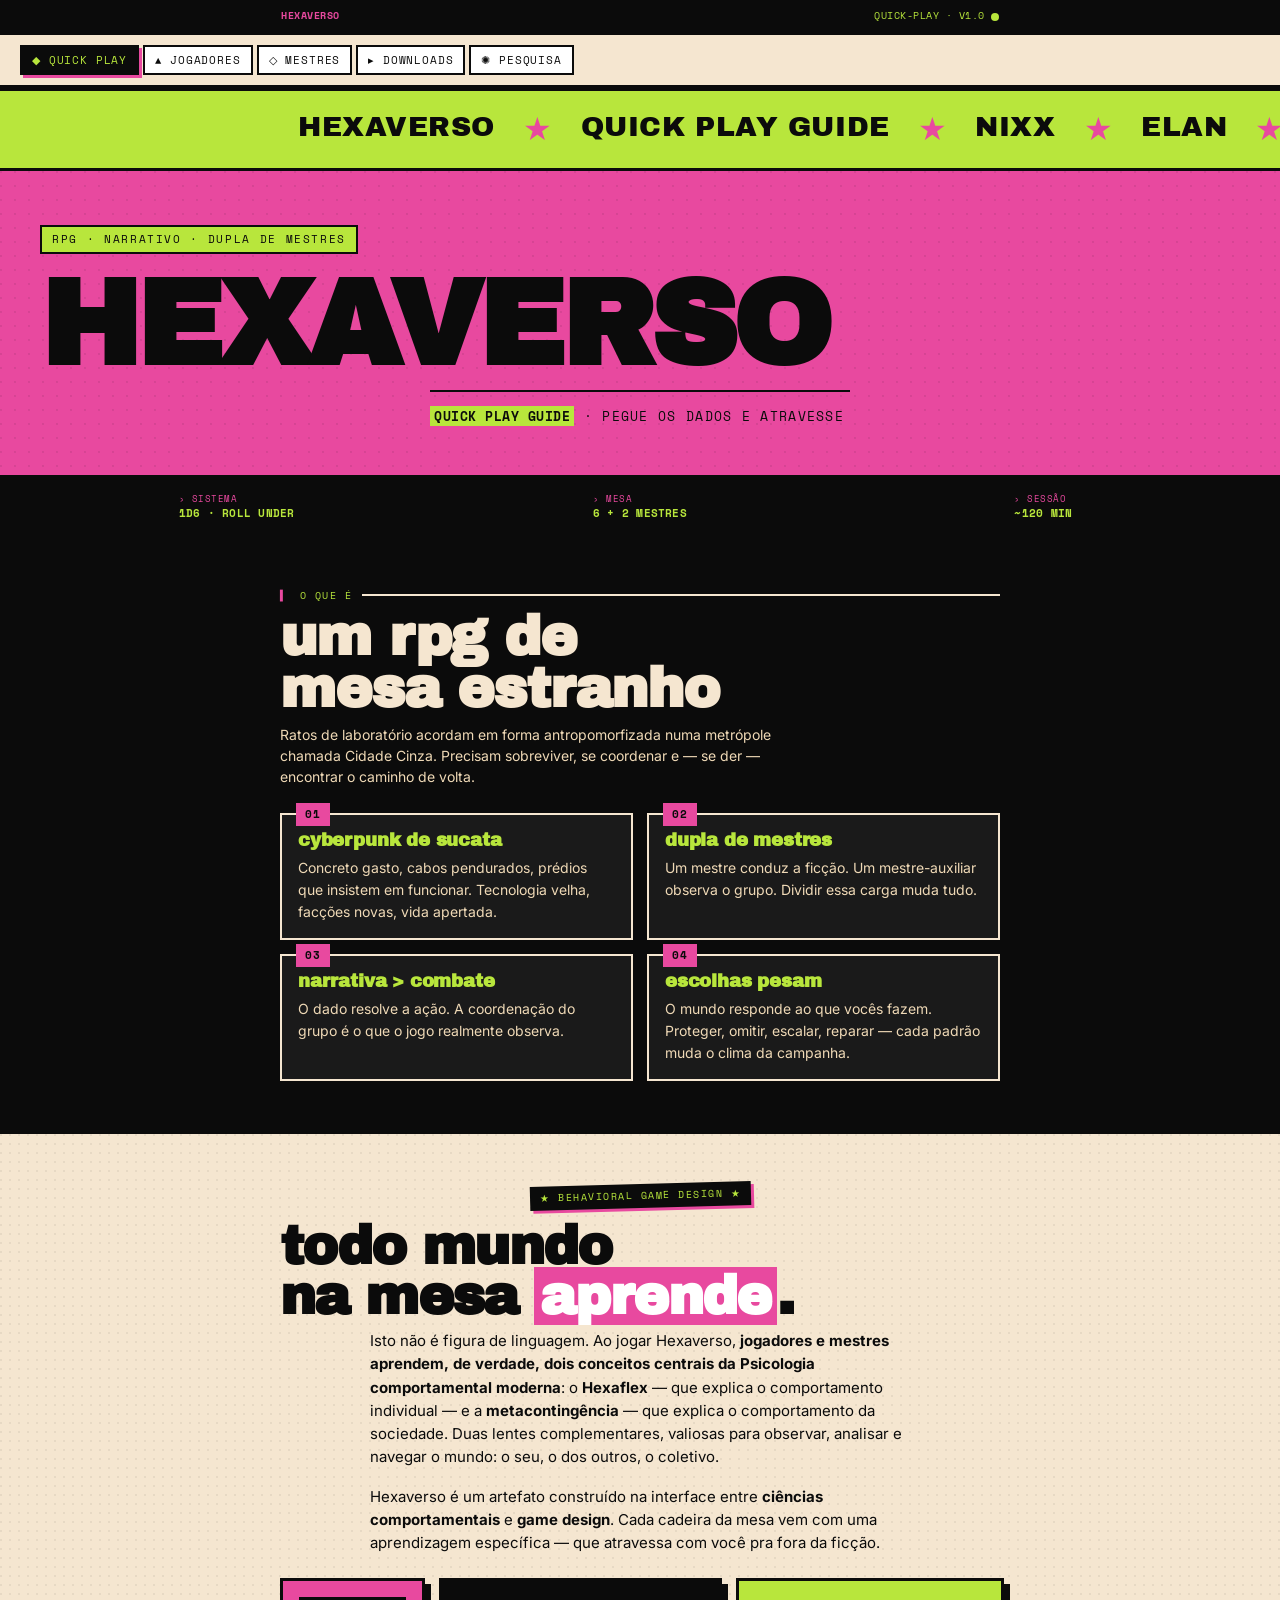
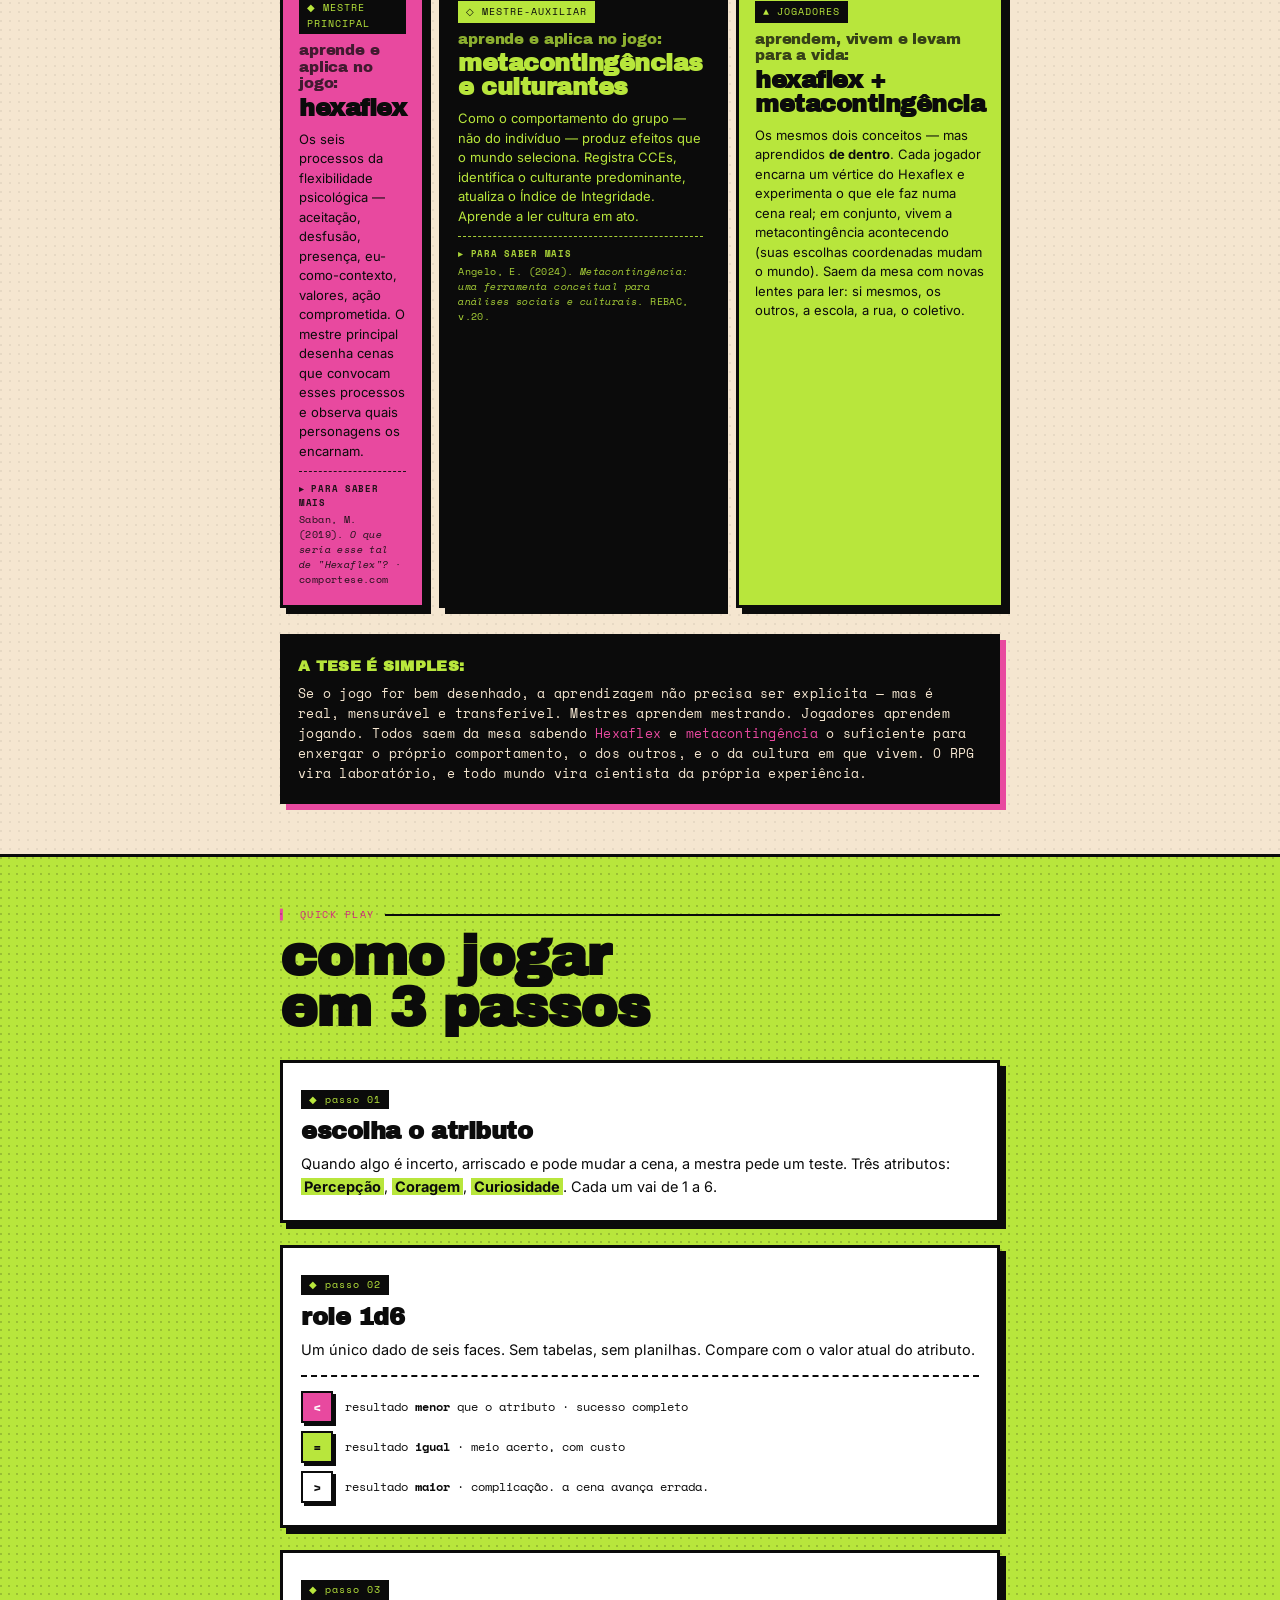
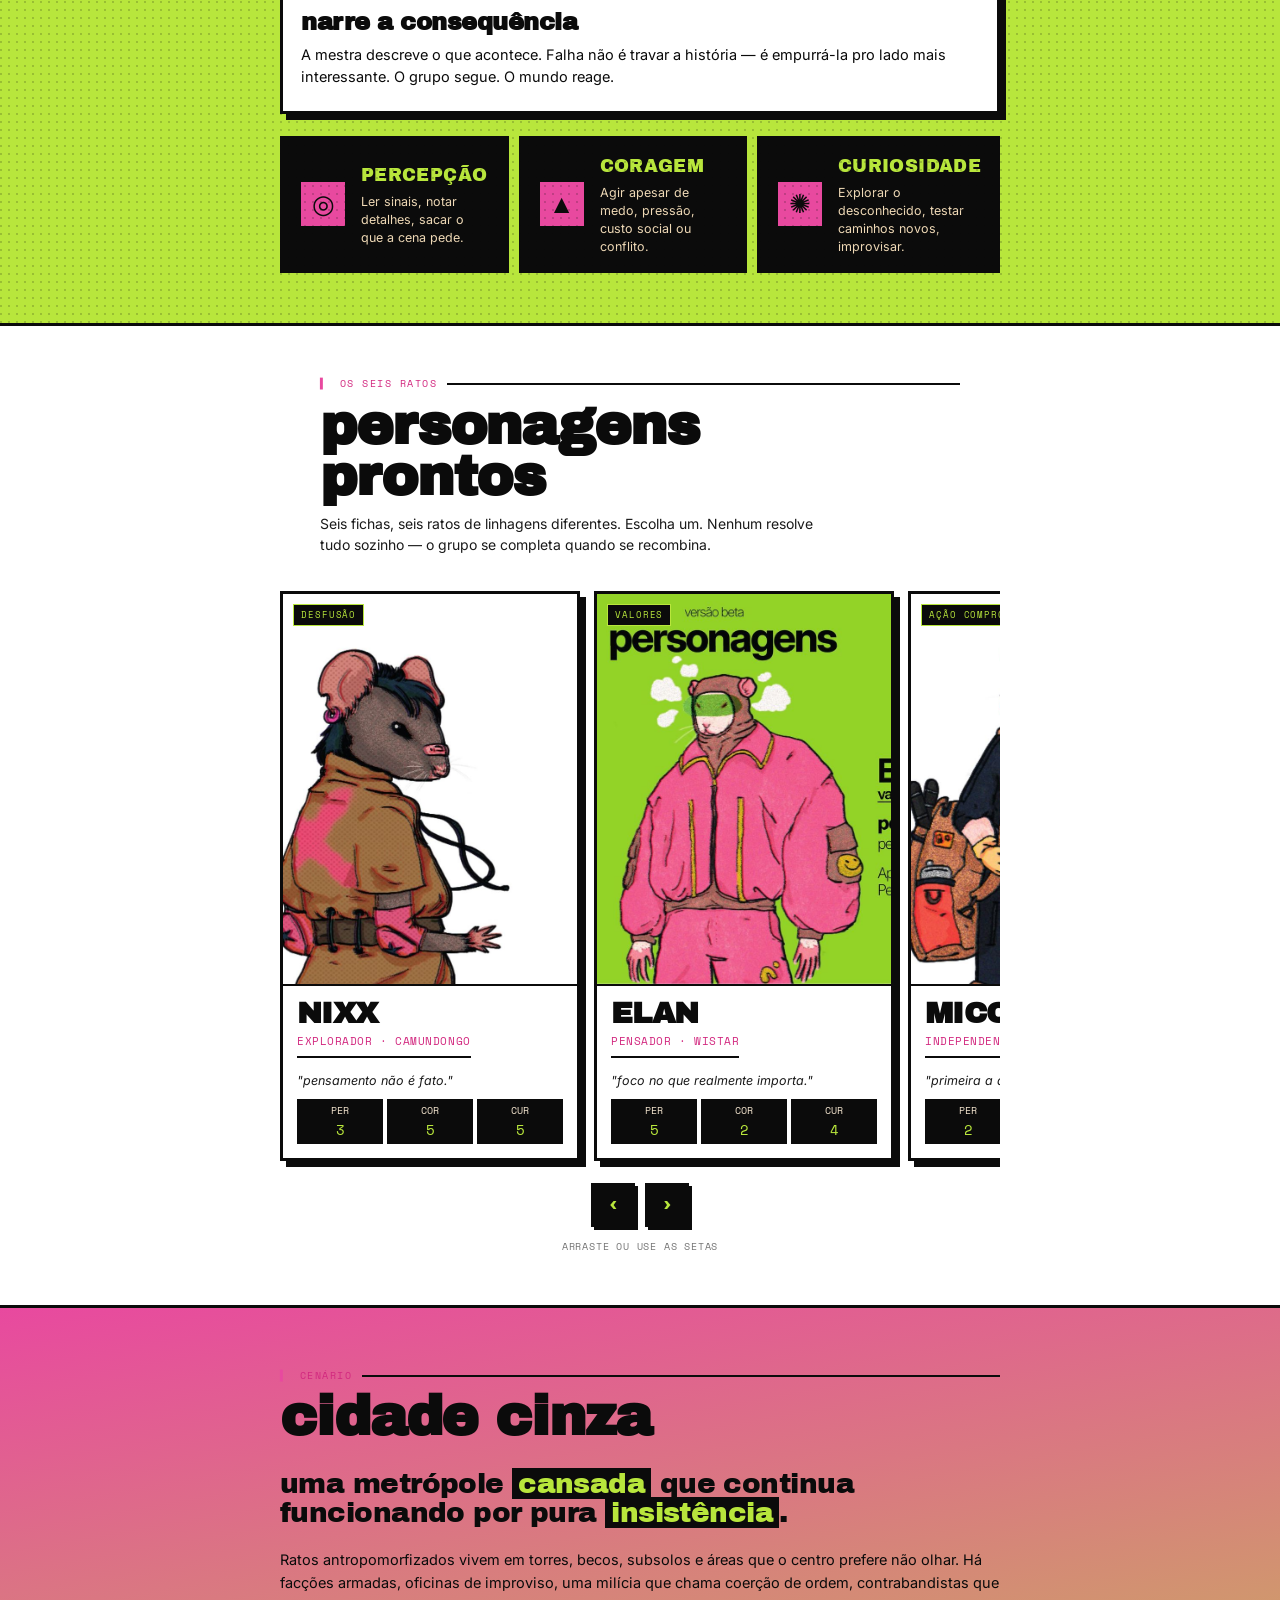
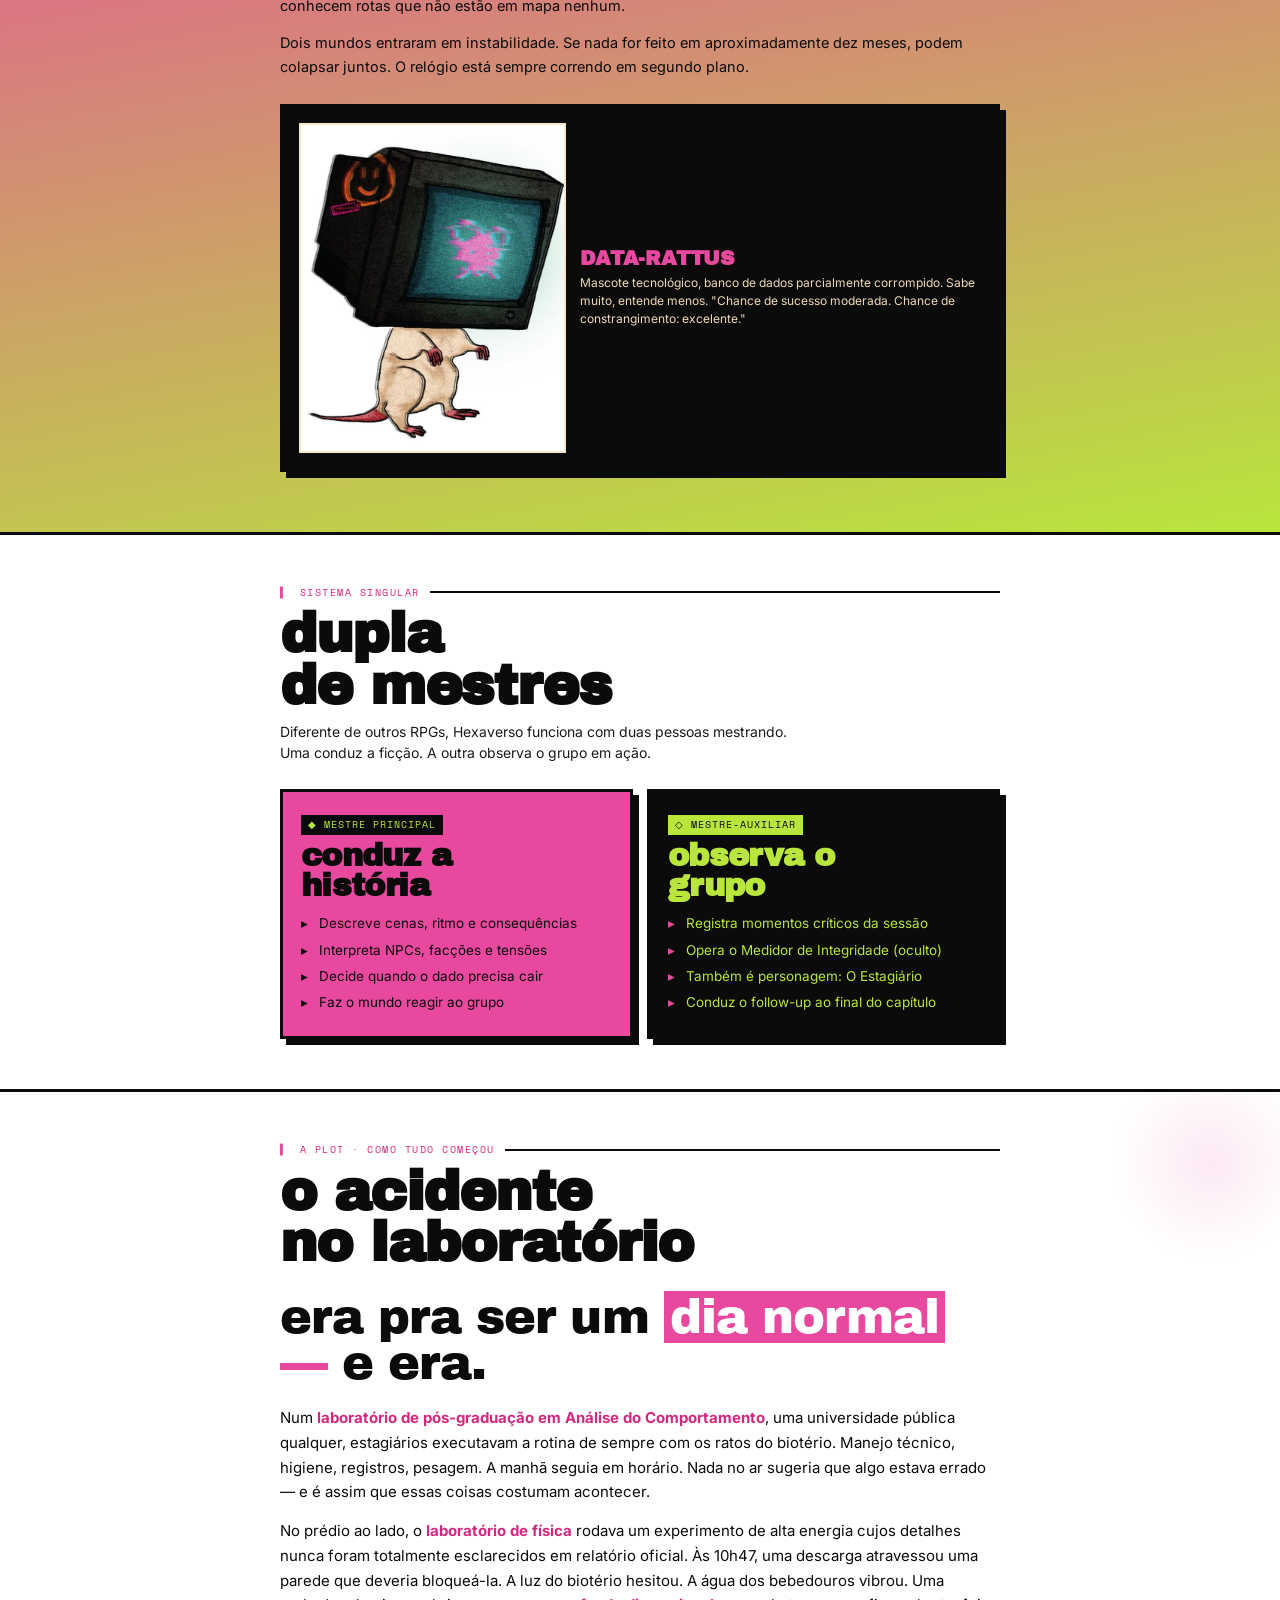
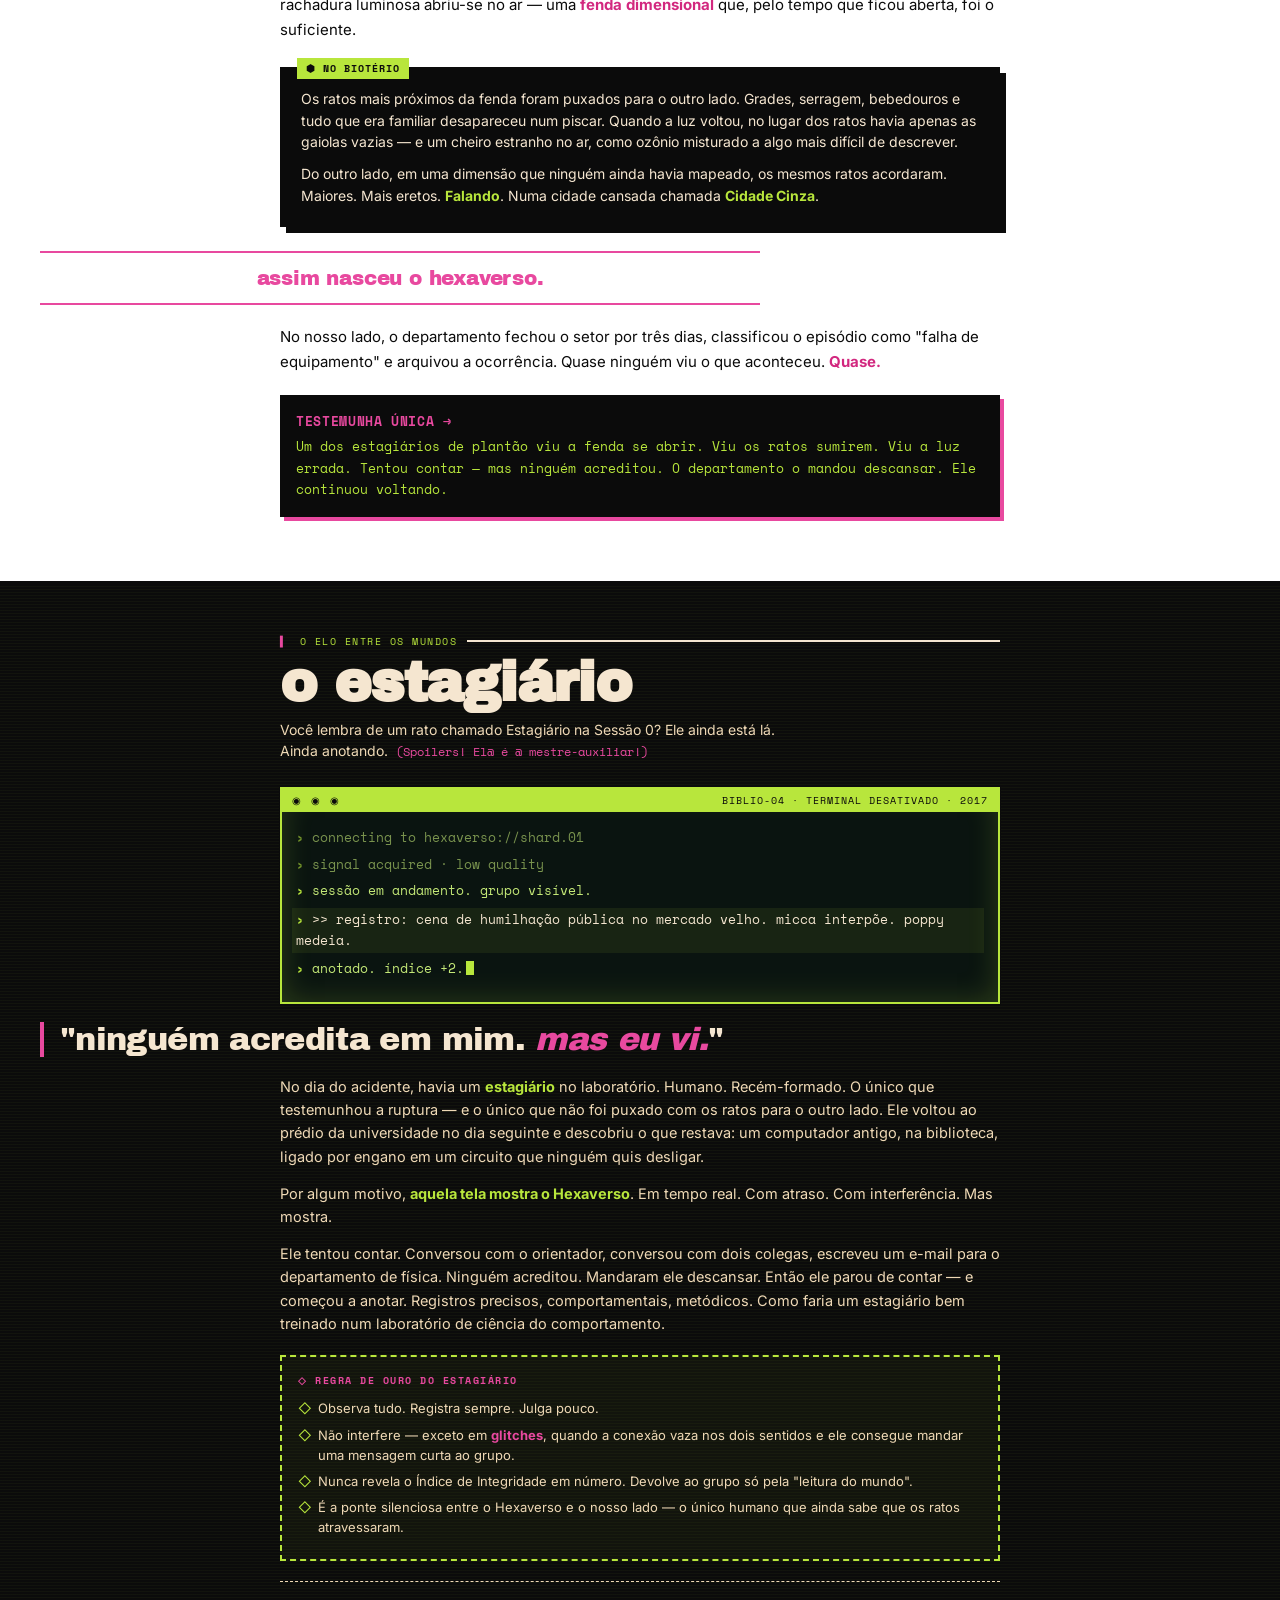
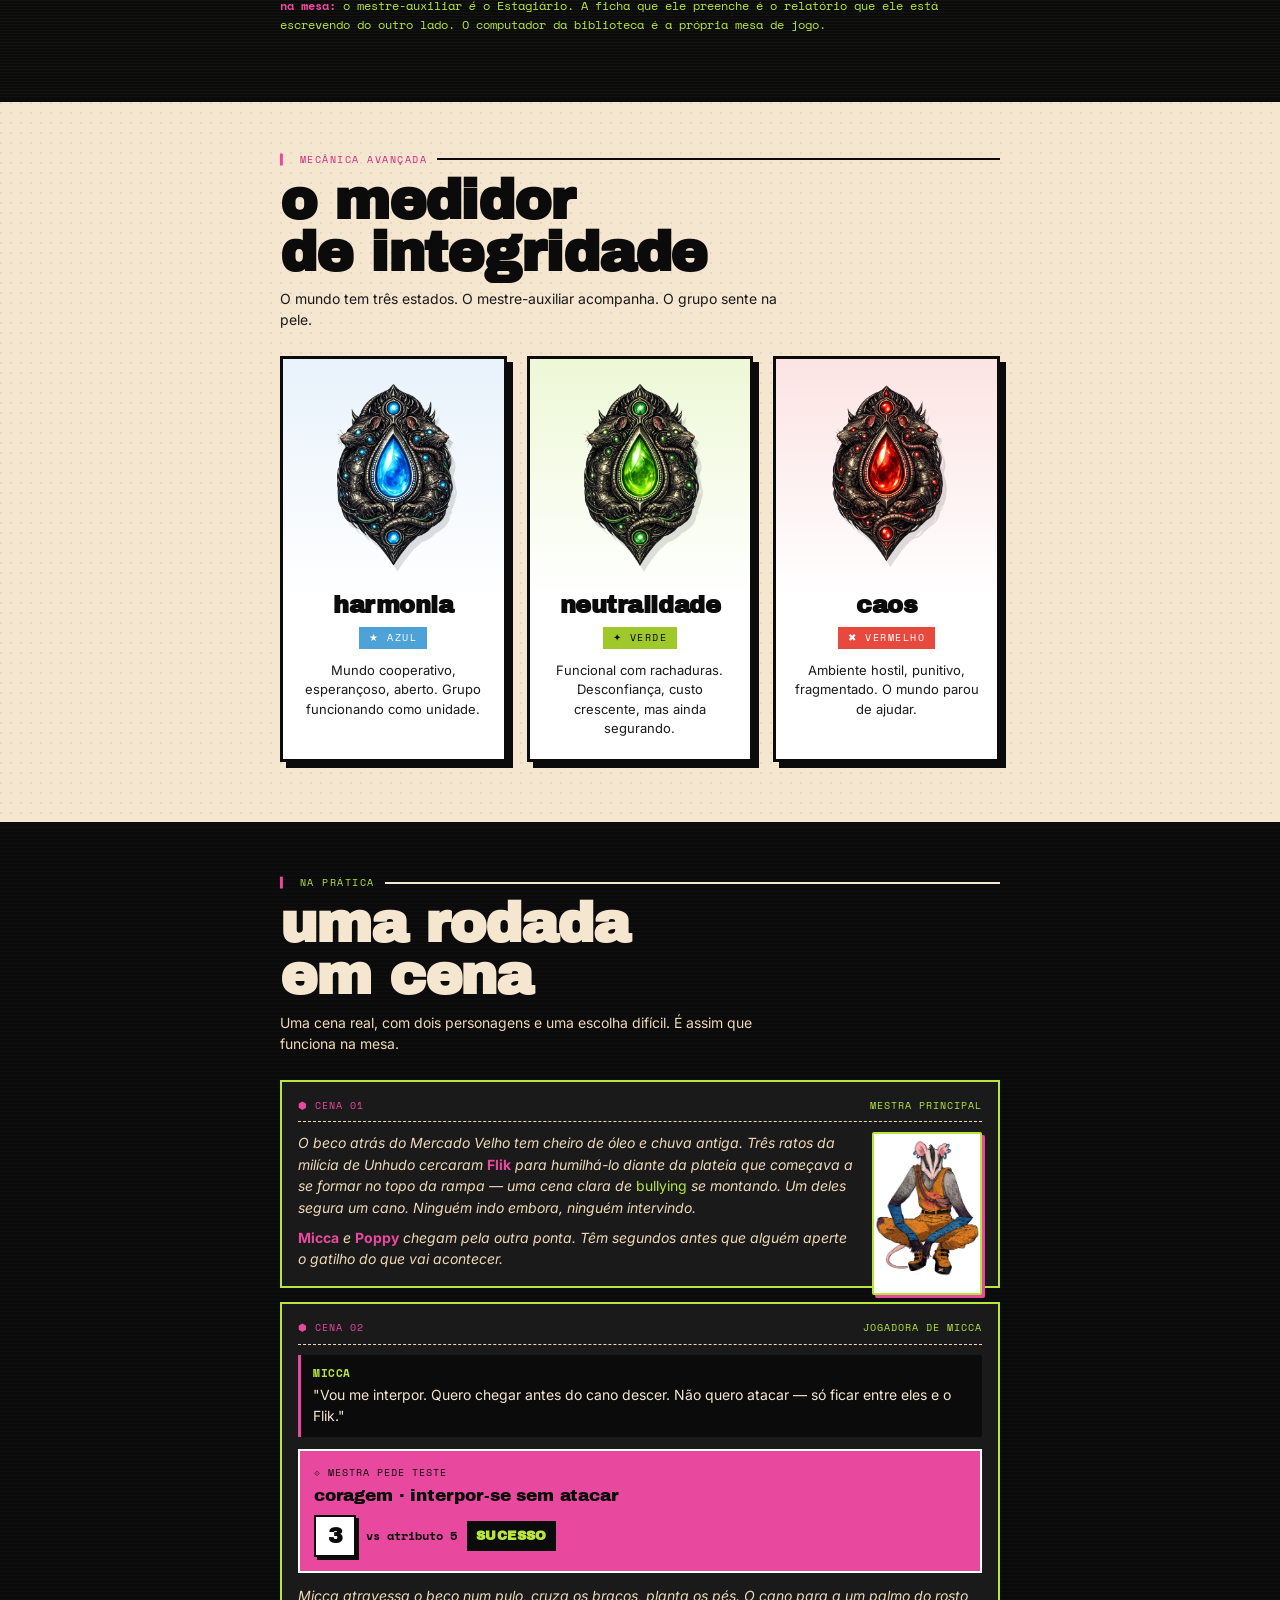
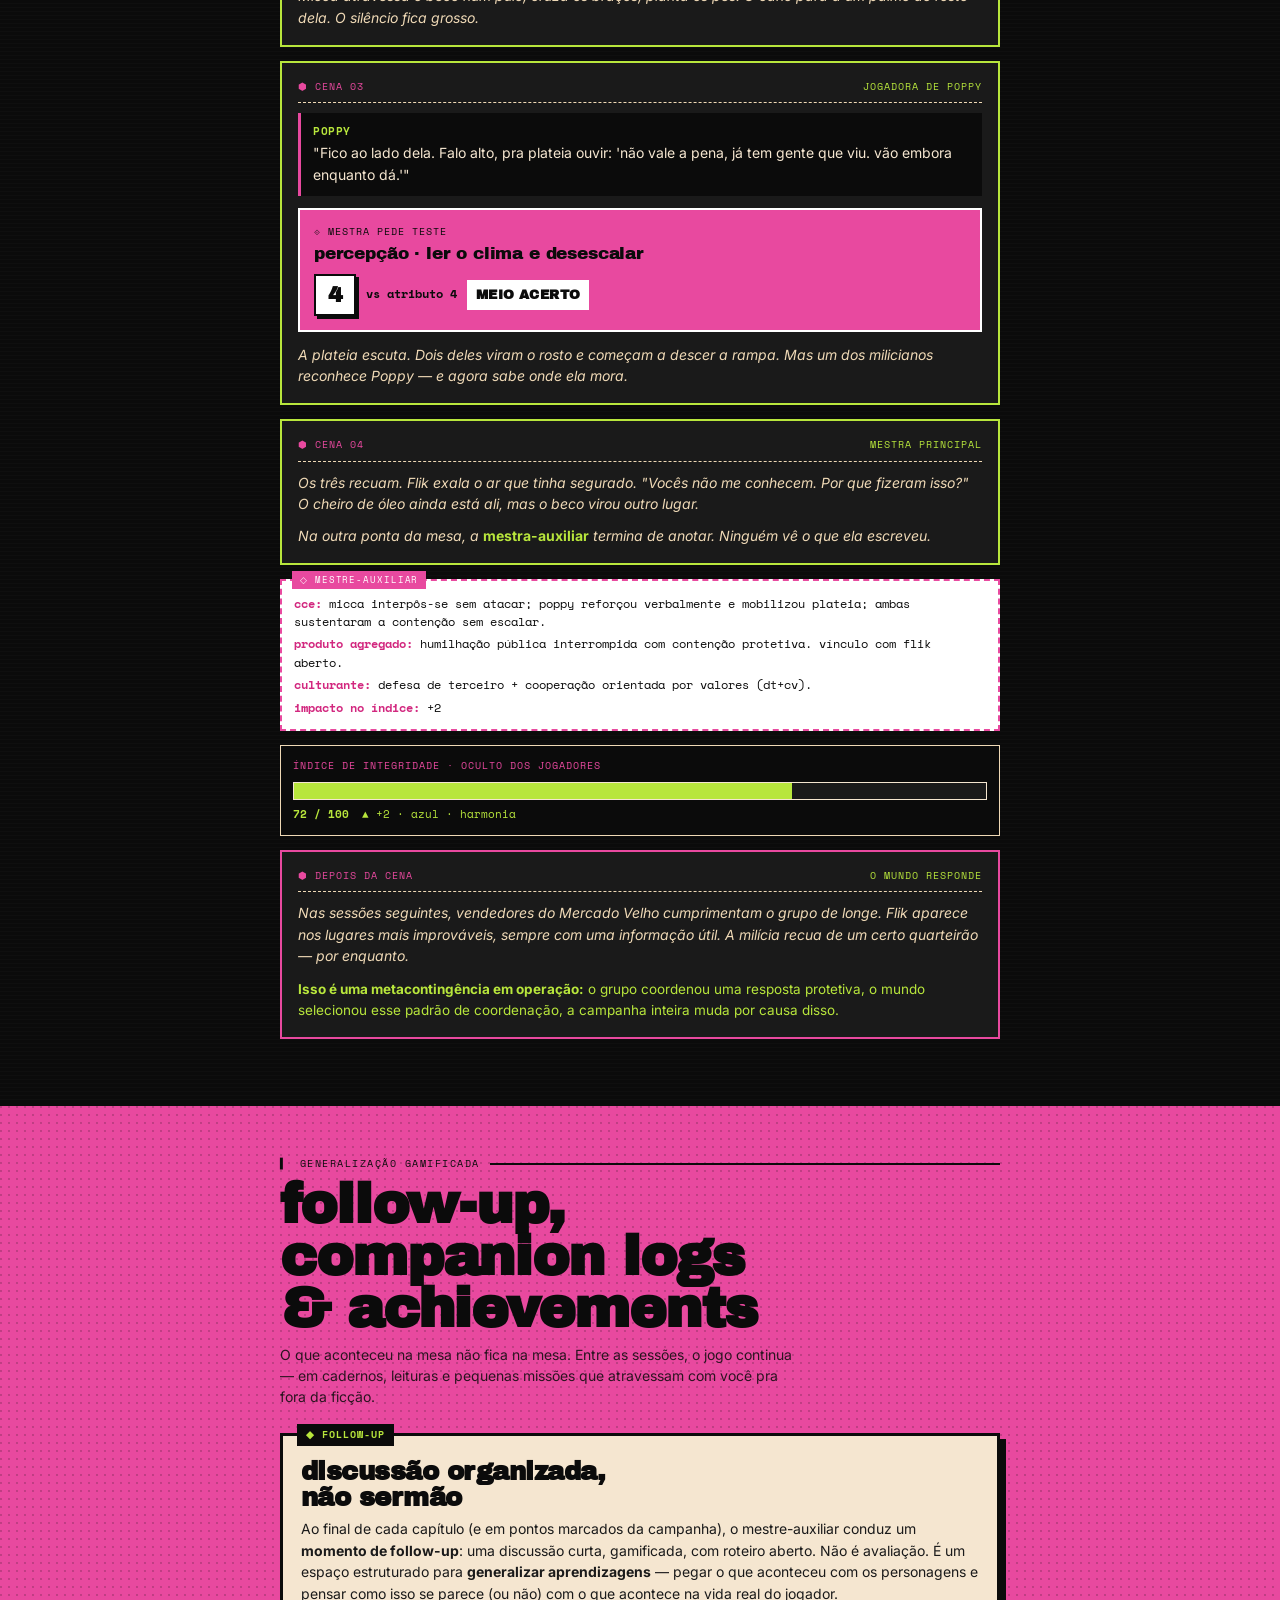
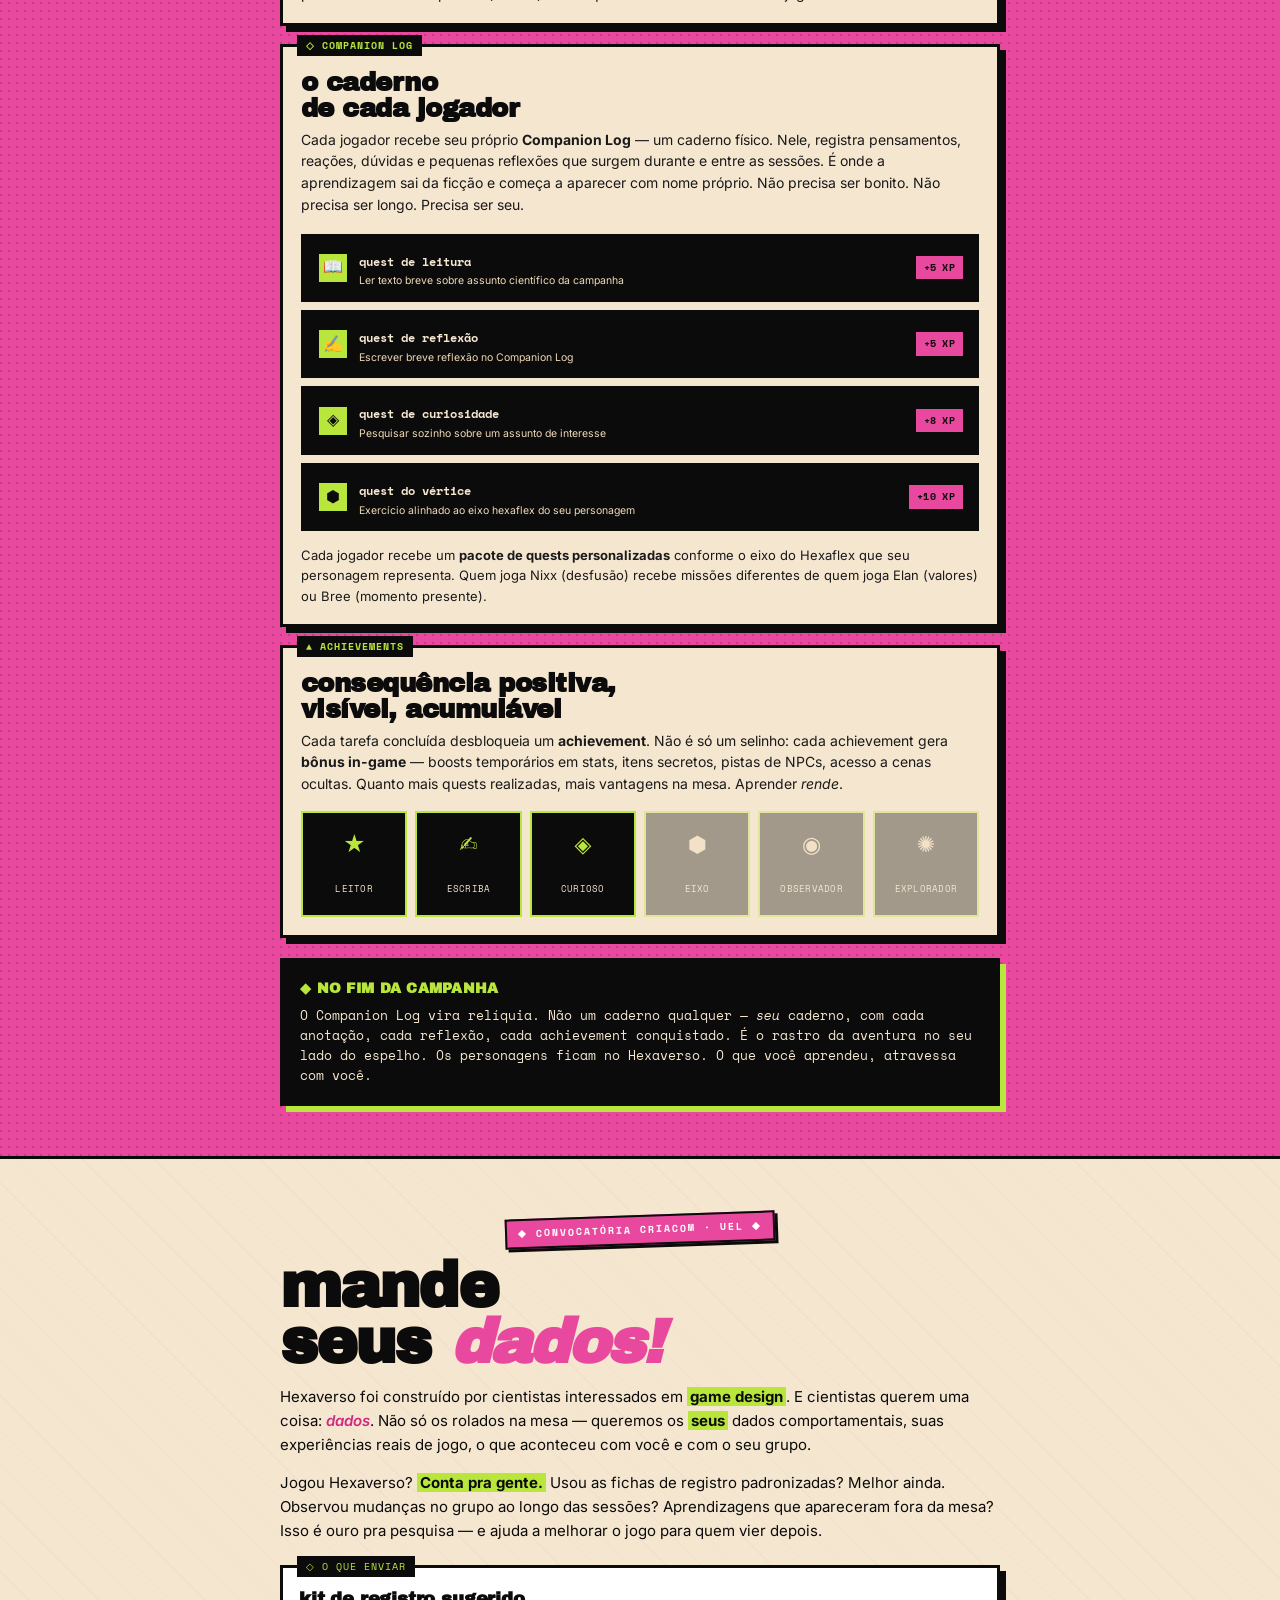
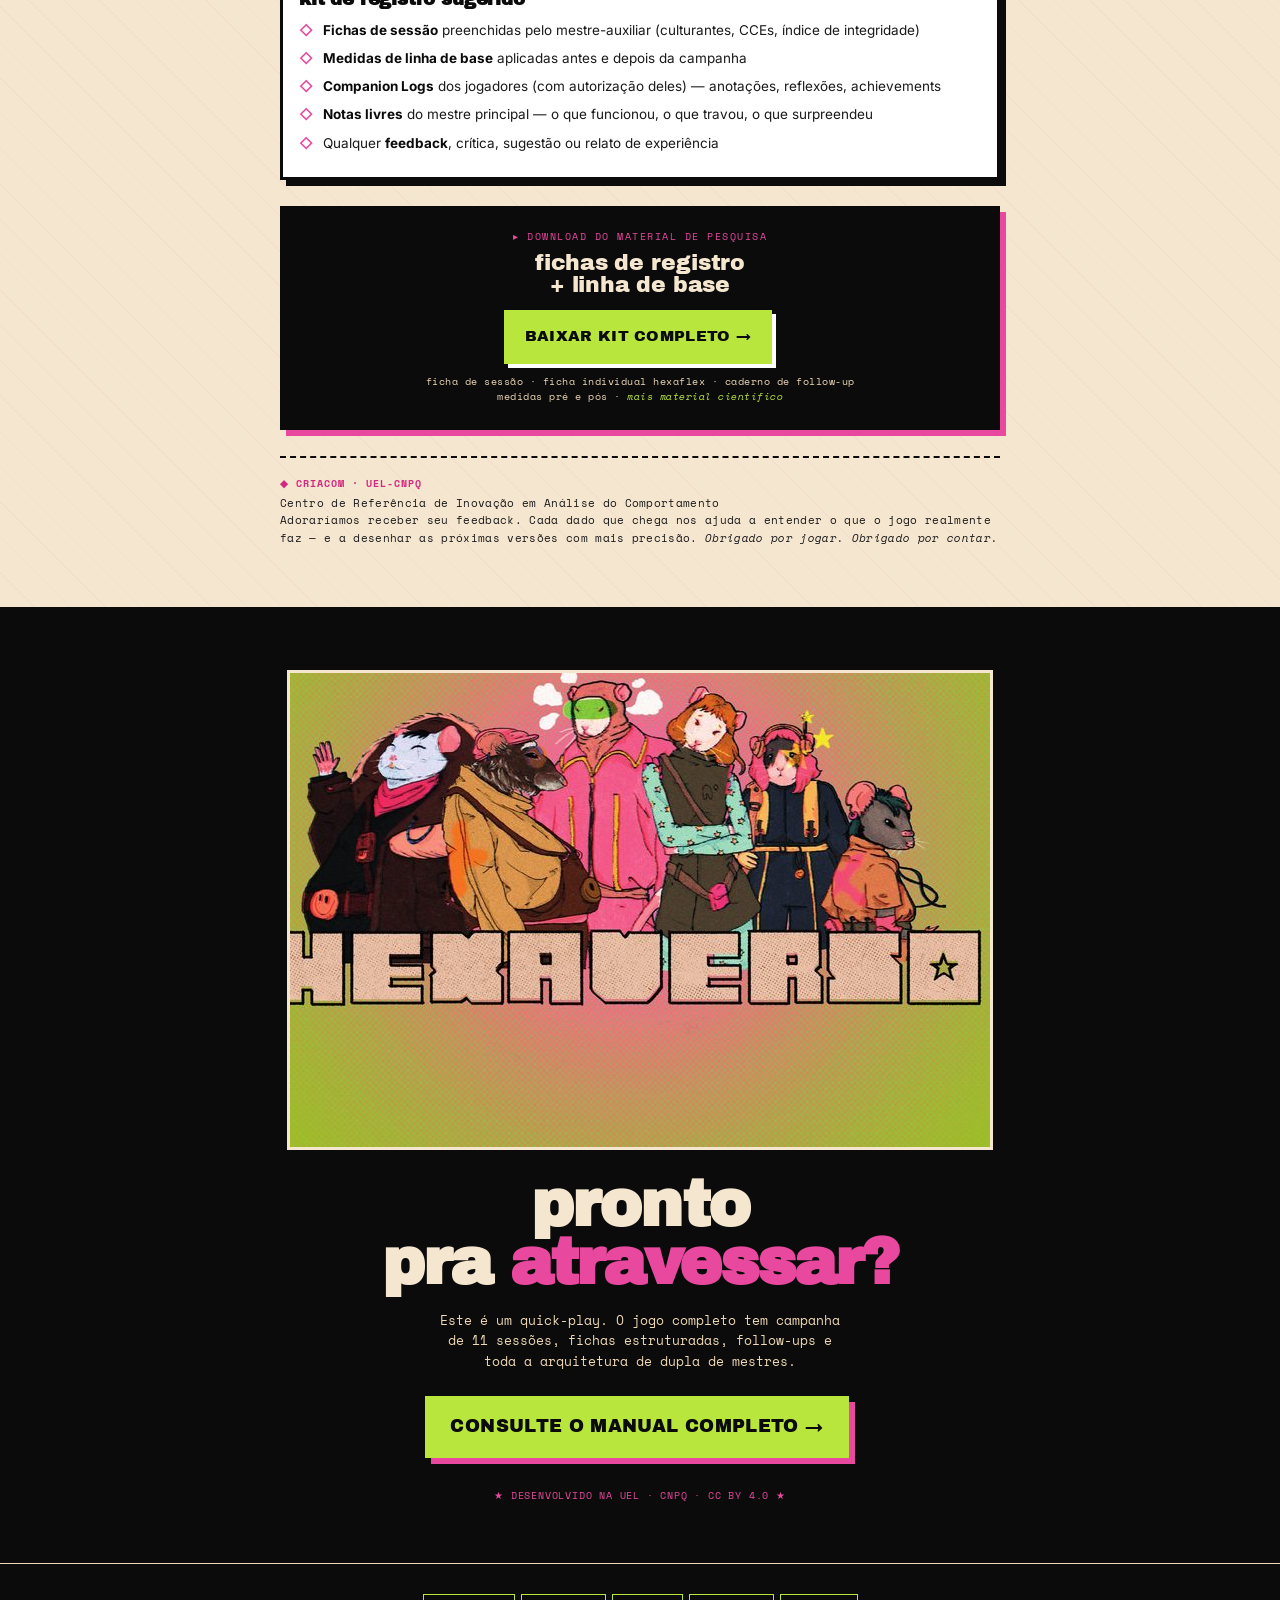
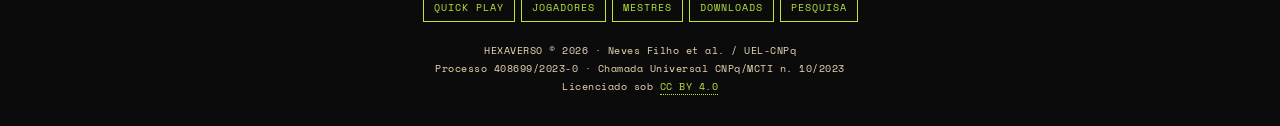
==== commit 5a715463: "Add files via upload" ====
--- a/index.html
+++ b/index.html
@@ -406,7 +406,7 @@
   font-size: 28px; line-height: 1.05;
   text-transform: lowercase;
   letter-spacing: -0.02em;
-  margin: 20px 0;
+  margin: 20px auto;
 }
 .cidade__quote span { background: var(--ink); color: var(--lime); padding: 0 6px; }
 .cidade__body { font-size: 14.5px; line-height: 1.6; }
@@ -626,7 +626,7 @@
   background: var(--paper); color: var(--ink);
   border: 2px dashed var(--pink);
   padding: 14px 12px 12px;
-  margin: 14px 0;
+  margin: 14px auto;
   font-family: var(--font-mono);
   font-size: 11.5px; line-height: 1.6;
   position: relative;
@@ -645,7 +645,7 @@
   background: var(--ink);
   border: 1px solid var(--cream-halftone);
   padding: 12px;
-  margin: 14px 0;
+  margin: 14px auto;
   font-family: var(--font-mono);
   font-size: 11px;
 }
@@ -745,12 +745,13 @@
 .bgd > * { position: relative; z-index: 1; }
 
 .bgd__stamp {
-  display: inline-block;
+  display: block;
+  width: fit-content;
   background: var(--ink); color: var(--lime);
   font-family: var(--font-mono); font-size: 10px;
   letter-spacing: 0.15em; text-transform: uppercase;
   padding: 4px 10px;
-  margin-bottom: 14px;
+  margin: 0 auto 14px;
   transform: rotate(-1.5deg);
   box-shadow: 3px 3px 0 var(--pink);
 }
@@ -886,7 +887,7 @@
 .term {
   background: #0a1410;
   border: 2px solid var(--lime);
-  margin: 14px 0 18px;
+  margin: 14px auto 18px;
   position: relative;
   box-shadow: 0 0 0 1px var(--ink), 0 0 30px rgba(184, 230, 60, 0.2) inset;
 }
@@ -1028,7 +1029,7 @@
 .plot__body strong { color: var(--pink-deep); }
 
 .plot__scene {
-  margin: 24px 0;
+  margin: 24px auto;
   padding: 18px;
   background: var(--ink);
   color: var(--cream);
@@ -1247,7 +1248,8 @@
 .dados > * { position: relative; z-index: 1; }
 
 .dados__stamp {
-  display: inline-block;
+  display: block;
+  width: fit-content;
   background: var(--pink);
   color: var(--paper);
   font-family: var(--font-mono);
@@ -1256,7 +1258,7 @@
   letter-spacing: 0.2em;
   text-transform: uppercase;
   padding: 5px 11px;
-  margin-bottom: 14px;
+  margin: 0 auto 14px;
   transform: rotate(-2deg);
   box-shadow: 3px 3px 0 var(--ink);
   border: 2px solid var(--ink);
@@ -1294,7 +1296,7 @@
   border: var(--border-heavy);
   box-shadow: var(--shadow-hard);
   padding: 18px 16px 16px;
-  margin: 22px 0;
+  margin: 22px auto;
   position: relative;
 }
 .dados__checklist__tag {
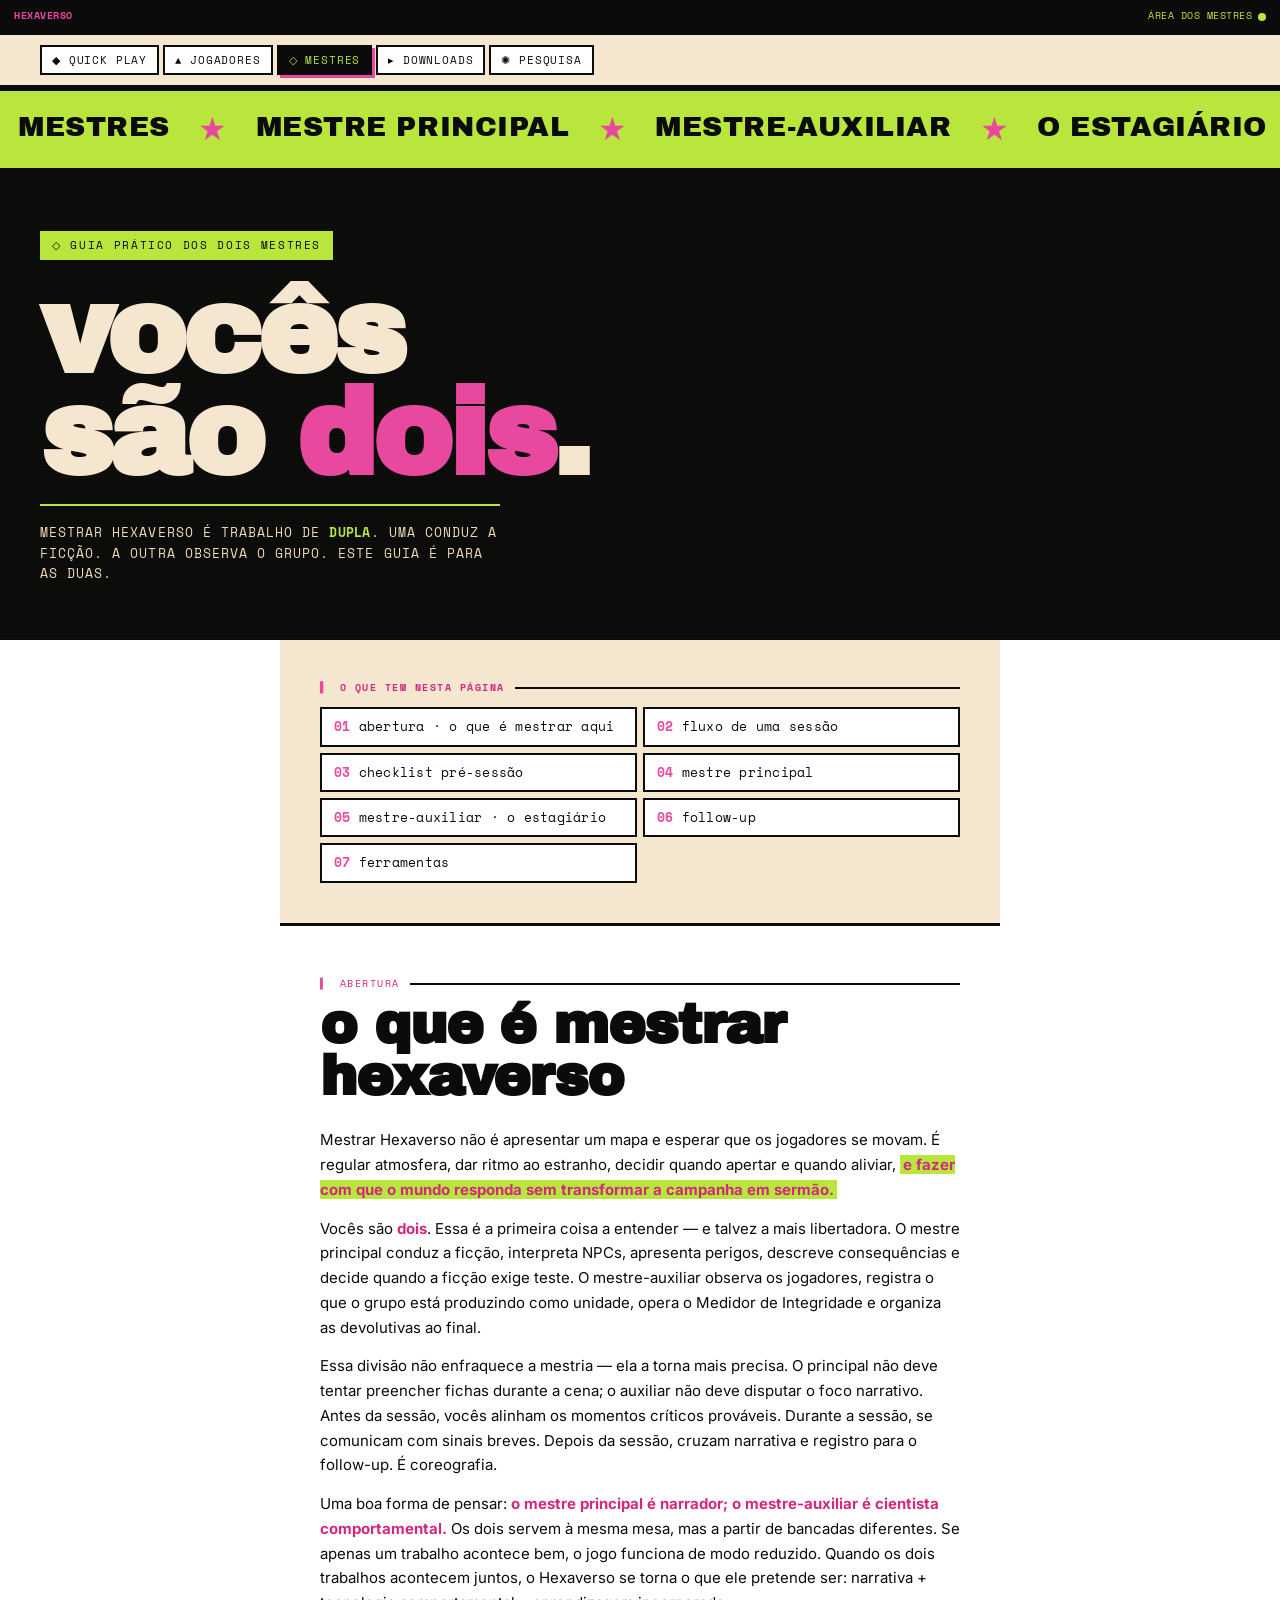
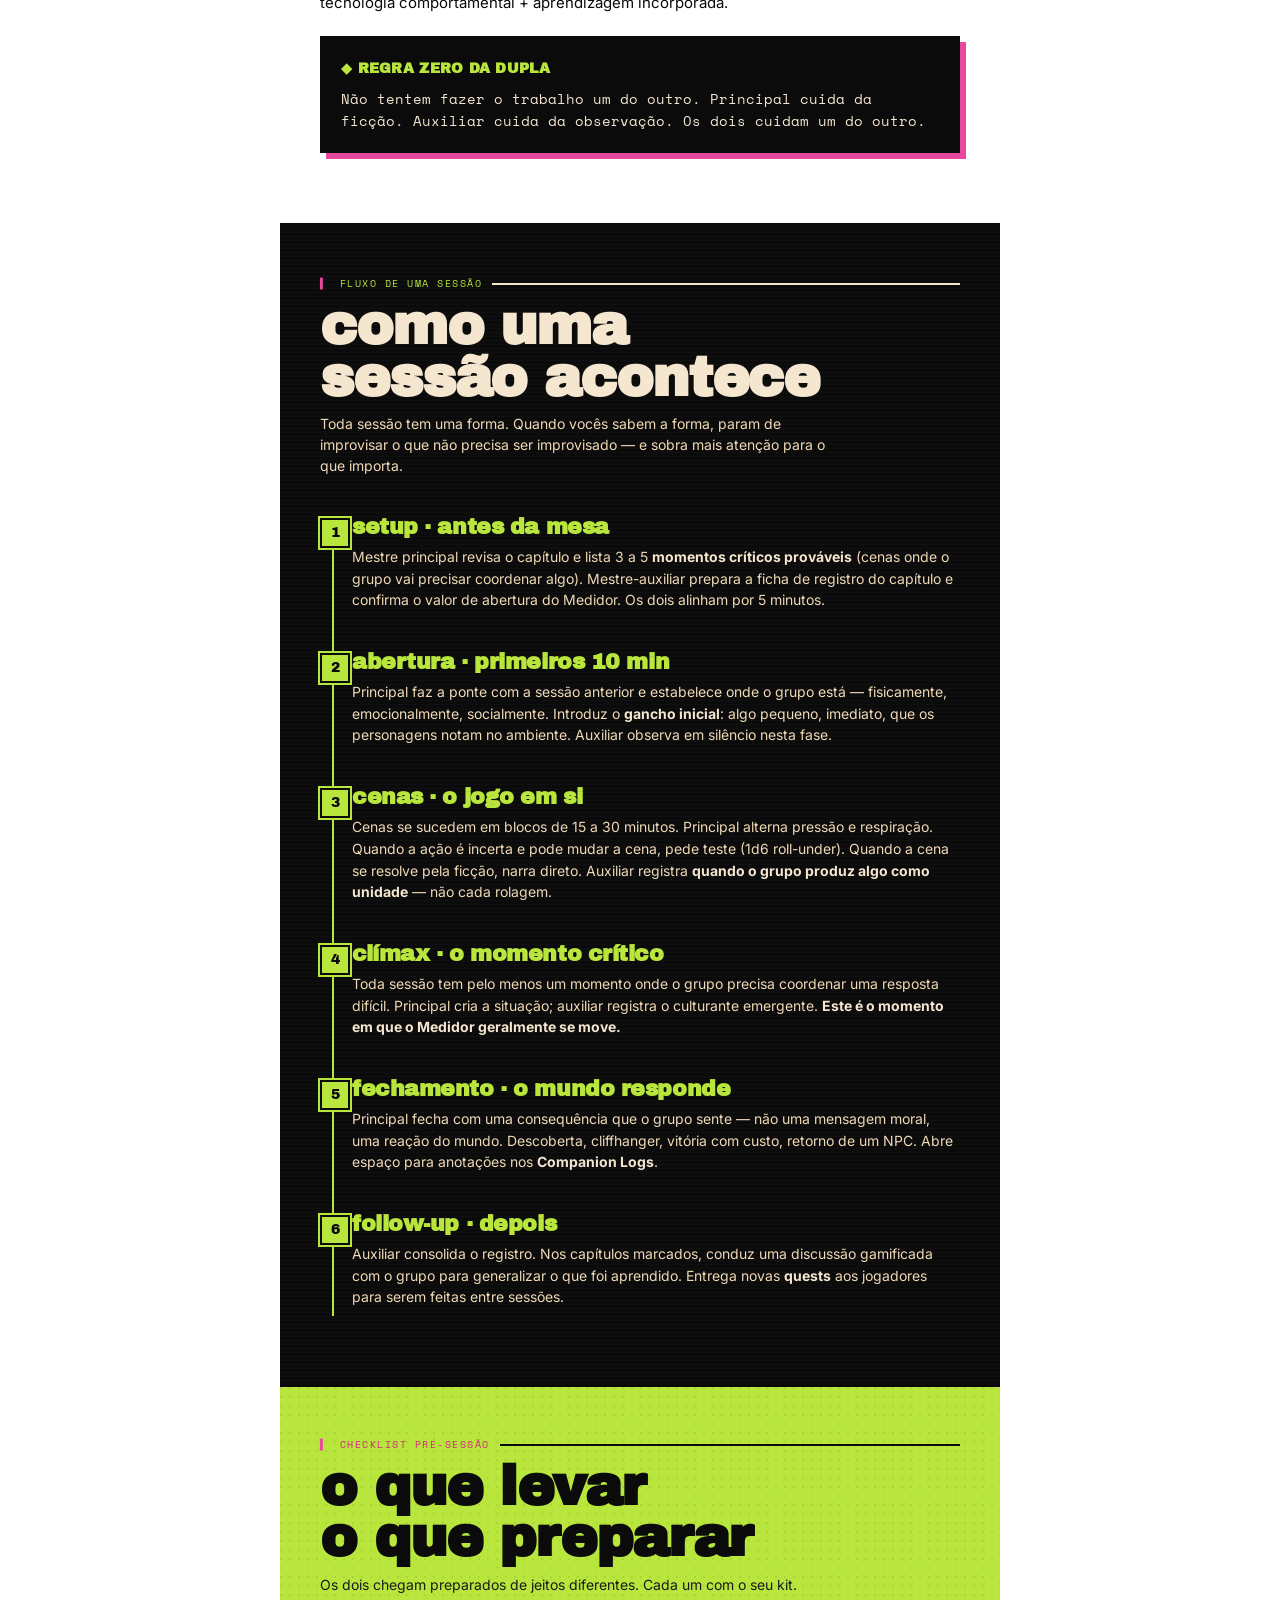
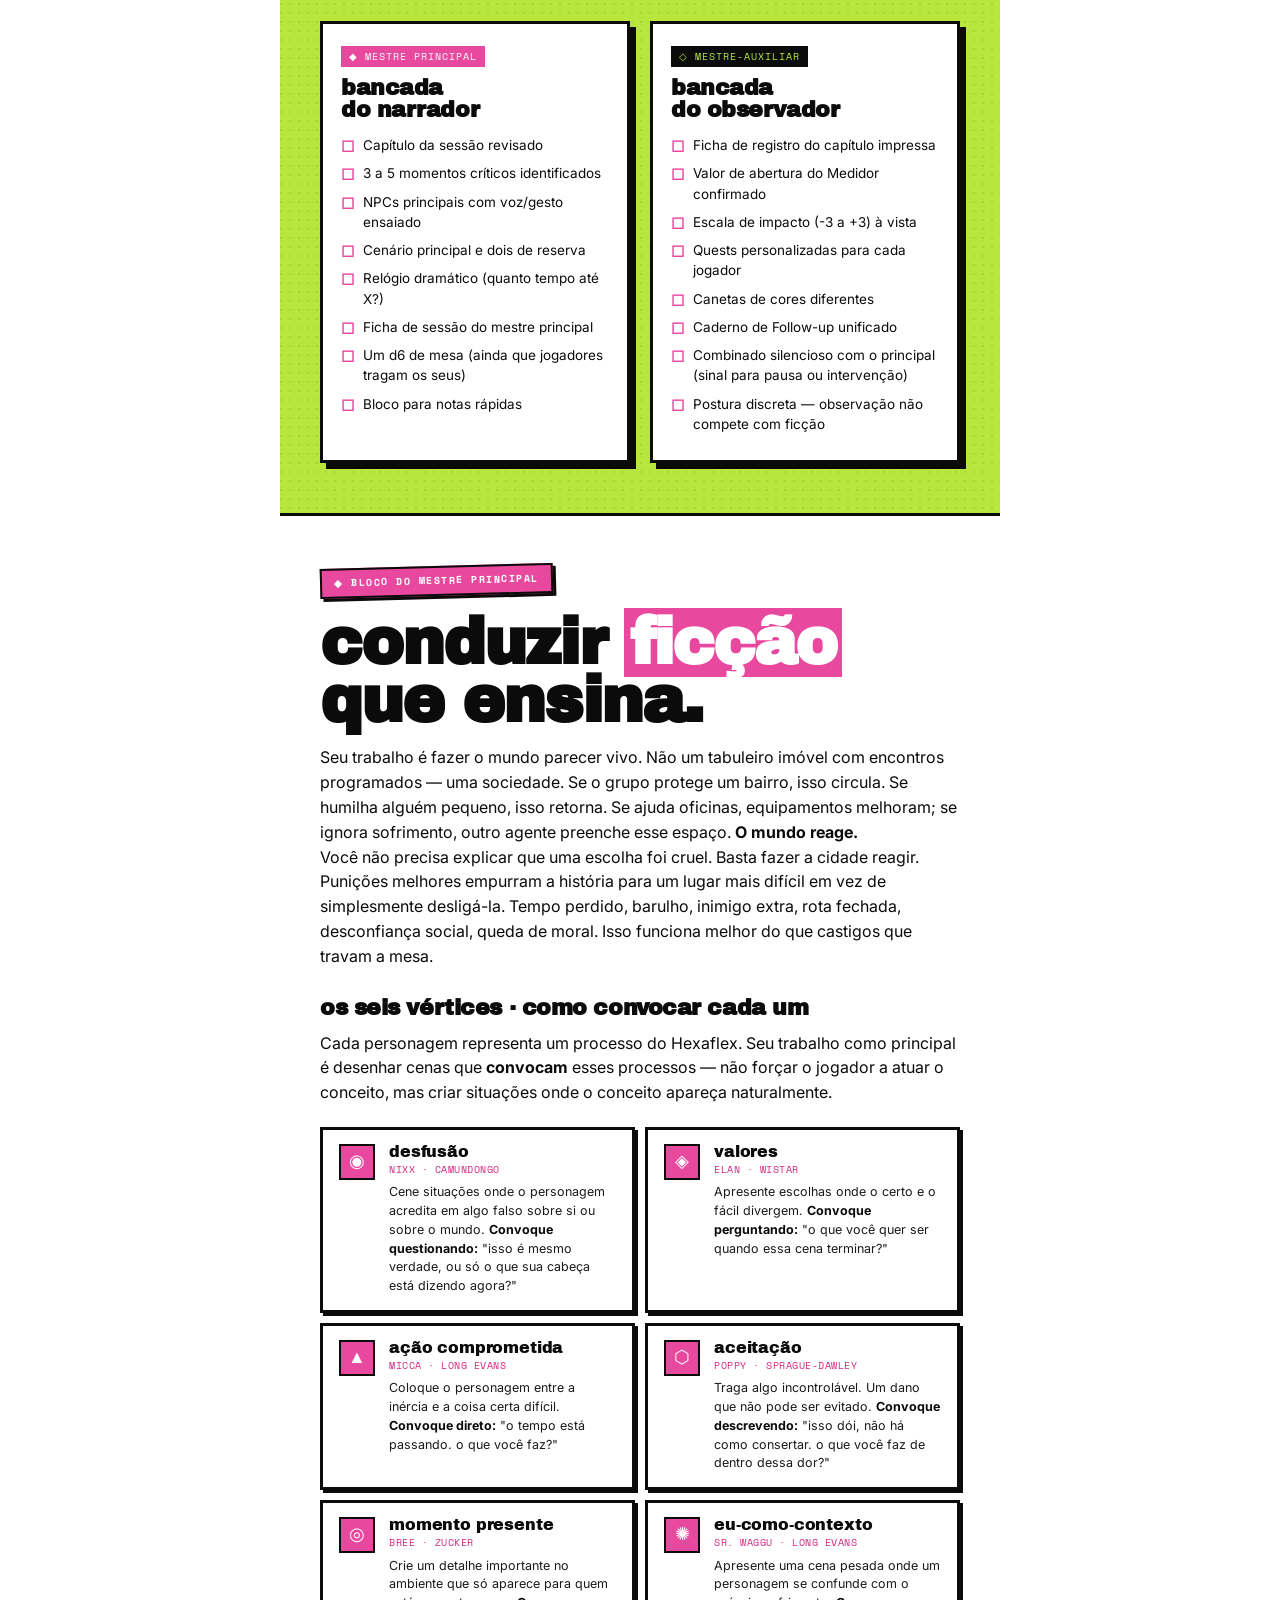
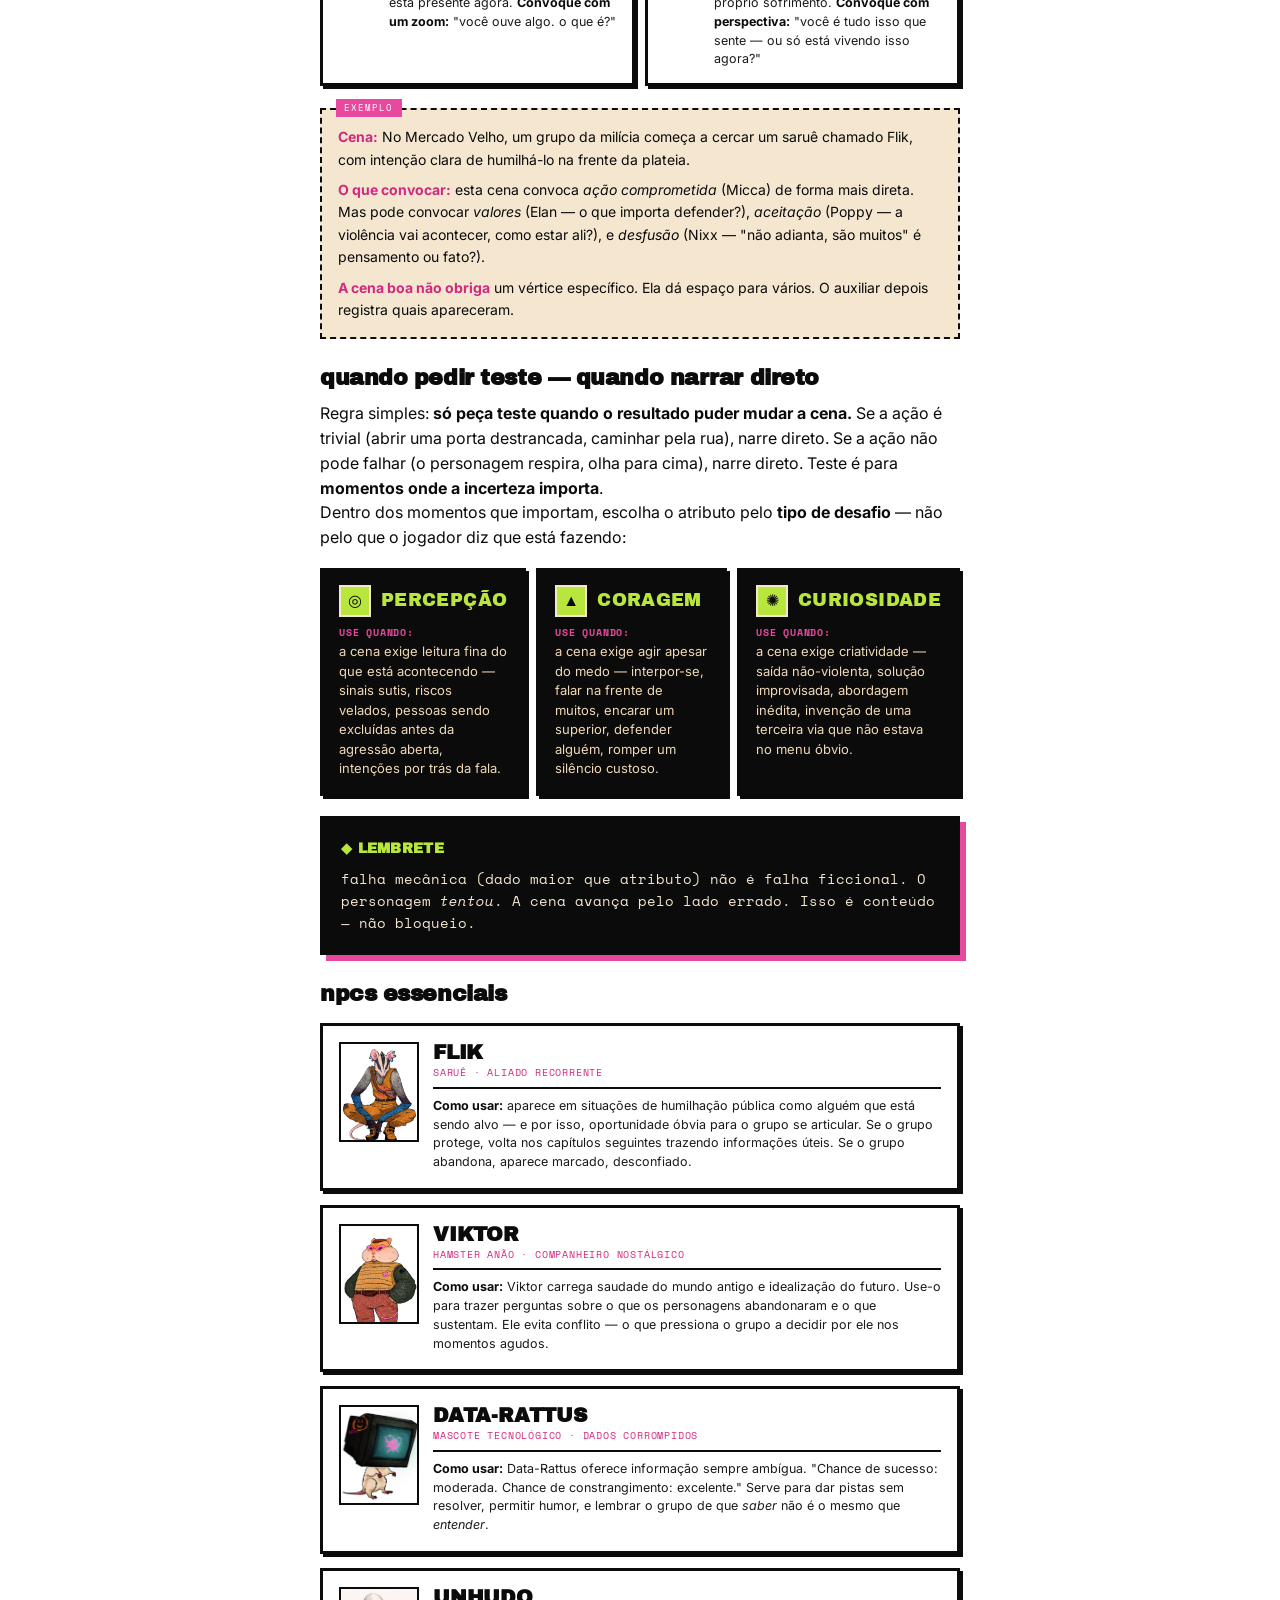
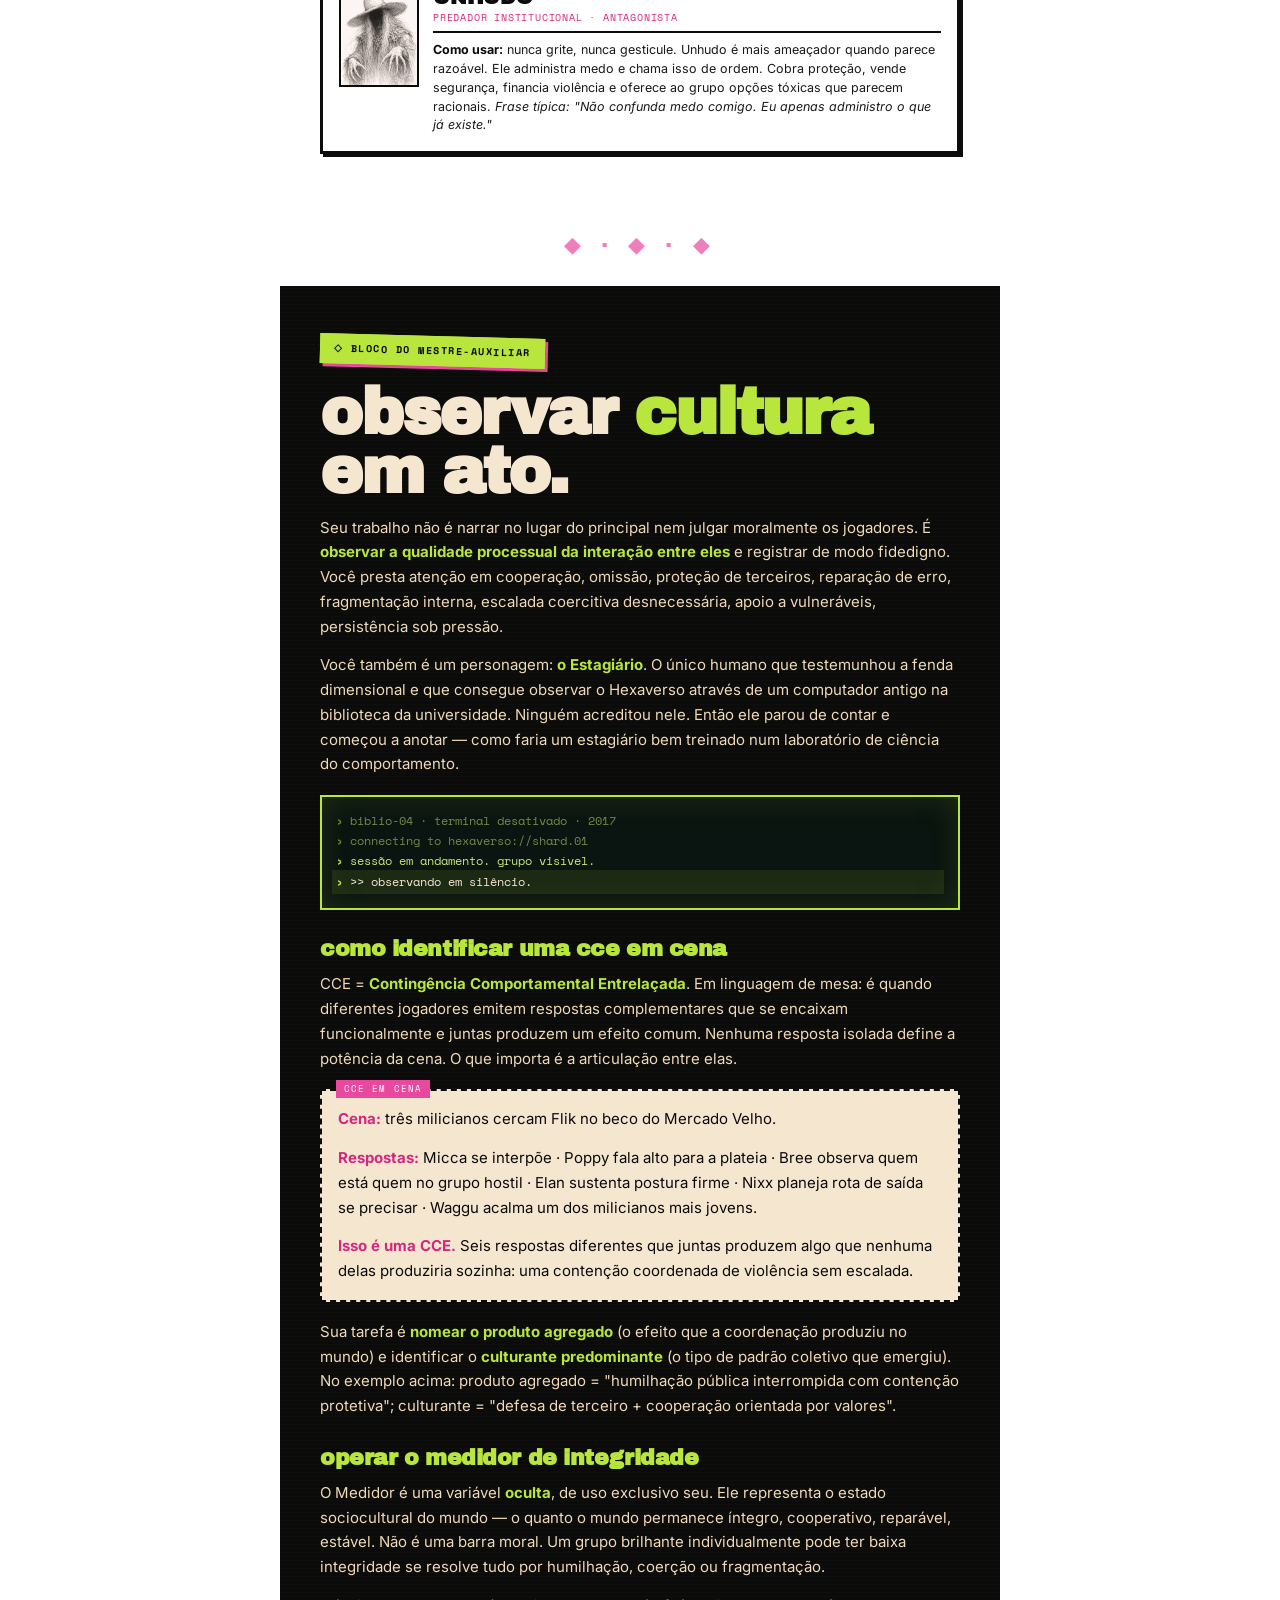
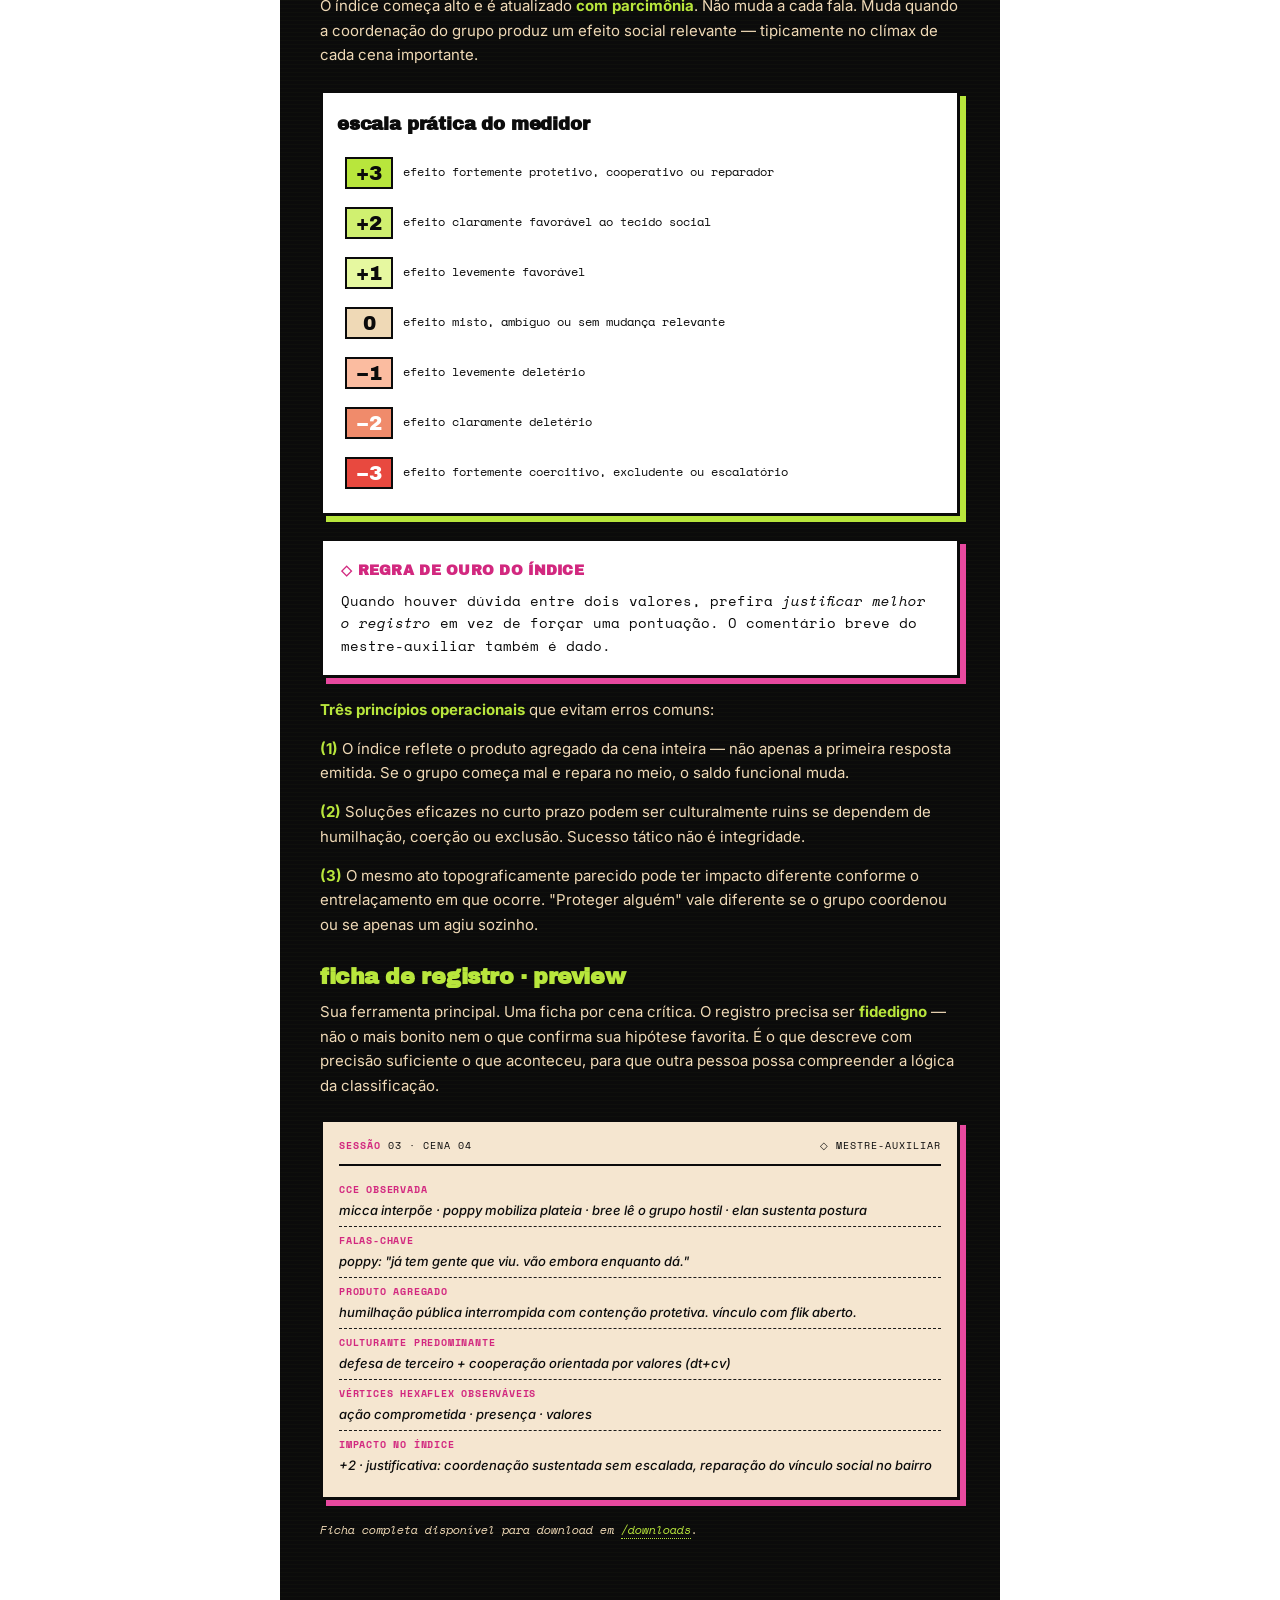
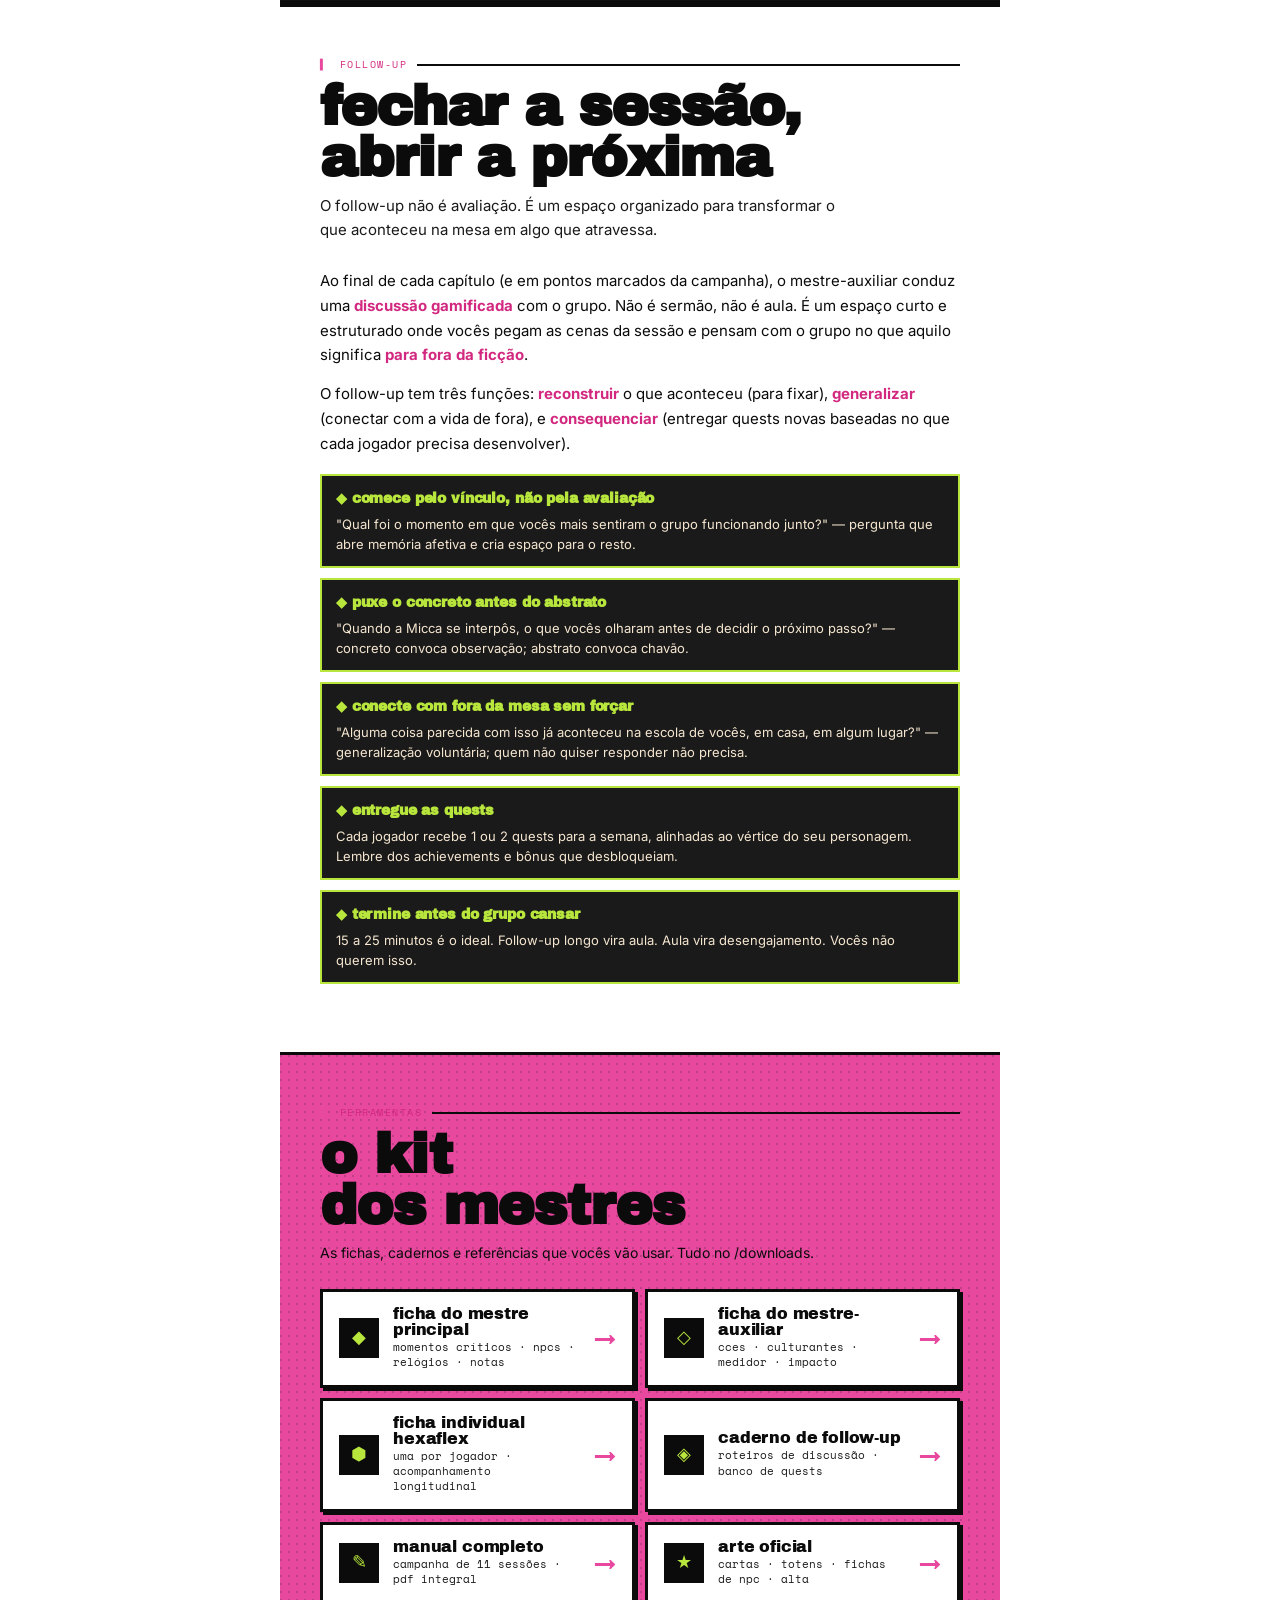
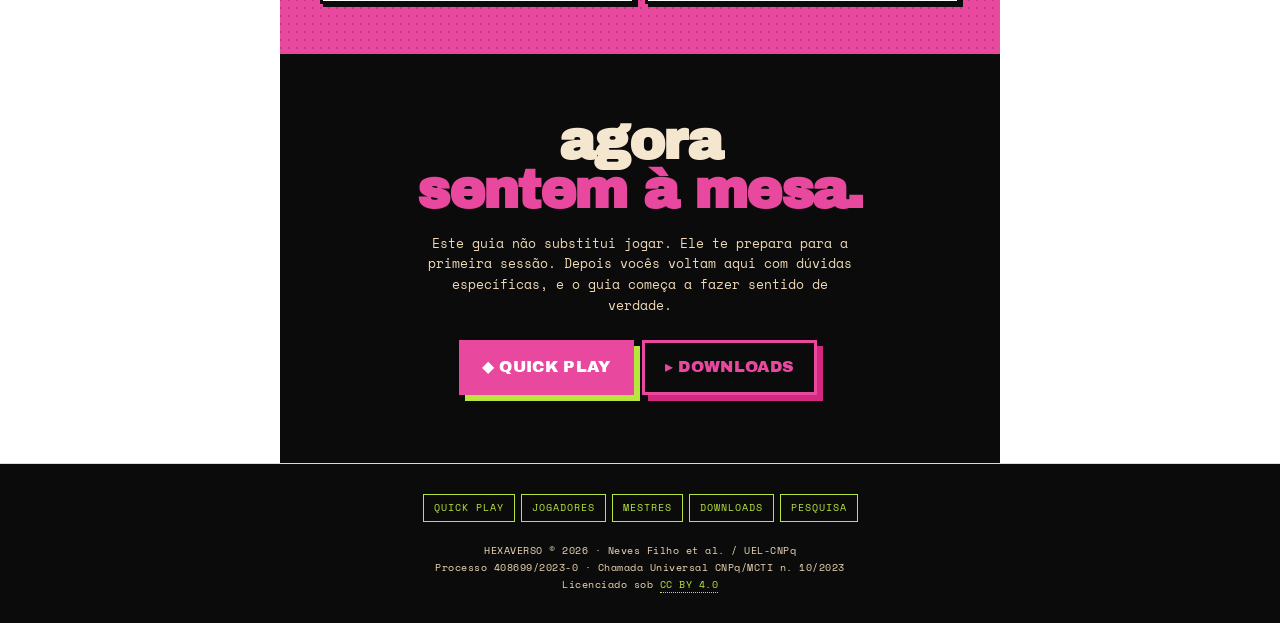
==== commit 939be0d1: "Add files via upload" ====
--- a/index.html
+++ b/index.html
@@ -3,2258 +3,1238 @@
 <head>
 <meta charset="UTF-8">
 <meta name="viewport" content="width=device-width, initial-scale=1.0, maximum-scale=1.0, user-scalable=no">
-<meta name="theme-color" content="#E8499F">
-<title>HEXAVERSO ★ Quick Play Guide</title>
-<meta name="description" content="Hexaverso — RPG narrativo-comportamental de mesa. Cidade Cinza, ratos antropomorfizados, d6 e dupla de mestres. Versão reduzida para pegar e jogar.">
+<meta name="theme-color" content="#0B0B0B">
+<title>HEXAVERSO ★ Área dos Mestres</title>
+<meta name="description" content="Guia prático dos mestres do Hexaverso: mestre principal e mestre-auxiliar. Como conduzir, observar, registrar e operar o Medidor de Integridade.">
 
 <link rel="preconnect" href="https://fonts.googleapis.com">
 <link rel="preconnect" href="https://fonts.gstatic.com" crossorigin>
 <link href="https://fonts.googleapis.com/css2?family=Archivo+Black&family=Space+Mono:wght@400;700&family=Inter:wght@400;500;700;900&display=swap" rel="stylesheet">
 
+<link rel="stylesheet" href="../assets/css/hexaverso.css">
+
 <style>
-:root {
-  --pink: #E8499F;
-  --pink-deep: #D2287F;
-  --lime: #B8E63C;
-  --lime-deep: #9FC82A;
-  --ink: #0B0B0B;
-  --ink-soft: #1a1a1a;
-  --cream: #F5E6D0;
-  --cream-halftone: #EFD9B6;
-  --paper: #FFFFFF;
-  --blue: #4DA3D8;
-  --red: #E8493F;
-
-  --font-display: 'Archivo Black', 'Helvetica Neue', Impact, sans-serif;
-  --font-mono: 'Space Mono', 'Courier New', monospace;
-  --font-body: 'Inter', -apple-system, system-ui, sans-serif;
-
-  --border-heavy: 3px solid var(--ink);
-  --border-thick: 2px solid var(--ink);
-  --shadow-hard: 6px 6px 0 var(--ink);
-  --shadow-hard-sm: 3px 3px 0 var(--ink);
-
-  --page-padding: 20px;
-  --max-content: 640px;
-}
-
-* { margin: 0; padding: 0; box-sizing: border-box; -webkit-tap-highlight-color: transparent; }
-html { scroll-behavior: smooth; }
-body {
-  font-family: var(--font-body);
-  background: var(--paper);
-  color: var(--ink);
-  line-height: 1.55;
-  overflow-x: hidden;
-  -webkit-font-smoothing: antialiased;
-  -moz-osx-font-smoothing: grayscale;
-}
-img { max-width: 100%; display: block; }
-a { color: inherit; text-decoration: none; }
-button { font-family: inherit; cursor: pointer; border: none; background: none; }
-
-/* TOP BAR */
-.topbar {
-  position: sticky; top: 0; z-index: 100;
-  background: var(--ink); color: var(--cream);
-  border-bottom: var(--border-heavy);
-  font-family: var(--font-mono);
-  font-size: 10px; letter-spacing: 0.05em;
-  display: flex; justify-content: space-between; align-items: center;
-  padding: 8px 14px;
-  text-transform: uppercase;
-}
-.topbar__brand { color: var(--pink); font-weight: 700; }
-.topbar__meta { color: var(--lime); }
-.topbar__blink { display: inline-block; width: 8px; height: 8px; background: var(--lime); border-radius: 50%; margin-left: 6px; animation: blink 1.3s infinite; vertical-align: middle; }
-@keyframes blink { 0%, 60% { opacity: 1; } 70%, 100% { opacity: 0.15; } }
-
-/* MARQUEE HERO — texto rolante no lugar do hero */
-.marquee-hero {
-  display: flex;
-  overflow: hidden;
-  background: var(--lime);
-  border-top: var(--border-heavy);
-  border-bottom: var(--border-heavy);
-  padding: 14px 0;
+/* ============================================================
+   PÁGINA MESTRES · preto dominante · narrativo-imersivo
+   ============================================================ */
+
+.hero-m {
   position: relative;
-}
-.marquee-hero__track {
-  display: flex;
-  flex-shrink: 0;
-  gap: 0;
-  animation: marquee-scroll 28s linear infinite;
-  white-space: nowrap;
-}
-.marquee-hero__track span {
-  font-family: var(--font-display);
-  font-size: clamp(20px, 5vw, 28px);
-  color: var(--ink);
-  padding: 0 18px;
-  text-transform: uppercase;
-  letter-spacing: 0.02em;
-  white-space: nowrap;
-}
-.marquee-hero__track .mq-star {
-  color: var(--pink);
-  font-size: clamp(22px, 5.5vw, 32px);
-  padding: 0 10px;
-}
-@keyframes marquee-scroll {
-  from { transform: translateX(0); }
-  to   { transform: translateX(-50%); }
-}
-
-/* HERO — texto apenas, fundo rosa */
-.hero {
-  position: relative;
-  background: var(--pink);
-  padding: 54px var(--page-padding) 48px;
+  background: var(--ink);
+  color: var(--cream);
+  padding: 60px var(--page-padding) 54px;
   border-bottom: var(--border-heavy);
   overflow: hidden;
 }
-.hero::before {
-  /* textura halftone sutil no fundo rosa */
-  content: "";
-  position: absolute; inset: 0;
-  background-image:
-    radial-gradient(circle at 1px 1px, rgba(11,11,11,0.08) 1px, transparent 1.5px);
-  background-size: 14px 14px;
+.hero-m::before {
+  content: ""; position: absolute; inset: 0;
+  background: repeating-linear-gradient(
+    0deg, transparent 0, transparent 3px,
+    rgba(184, 230, 60, 0.025) 3px, rgba(184, 230, 60, 0.025) 4px
+  );
   pointer-events: none;
 }
-.hero > * { position: relative; z-index: 1; }
-
-.hero__tag {
-  font-family: var(--font-mono); font-size: 11px; letter-spacing: 0.15em;
+.hero-m > * { position: relative; z-index: 1; }
+
+.hero-m__tag {
+  font-family: var(--font-mono);
+  font-size: 11px; letter-spacing: 0.15em;
   color: var(--ink); text-transform: uppercase;
   display: inline-block;
-  border: var(--border-thick); padding: 4px 10px;
-  background: var(--lime);
-  margin-bottom: 20px;
-}
-.hero__title {
+  border: 2px solid var(--lime);
+  padding: 4px 10px; background: var(--lime);
+  margin-bottom: 22px;
+}
+.hero-m__title {
   font-family: var(--font-display);
-  font-size: clamp(54px, 15.5vw, 120px);
+  font-size: clamp(54px, 15vw, 120px);
   line-height: 0.85;
   letter-spacing: -0.035em;
-  color: var(--ink);
-  text-transform: uppercase;
-  word-break: normal;
-  overflow-wrap: normal;
+  color: var(--cream);
+  text-transform: lowercase;
   margin: 0;
 }
-.hero__subtitle {
+.hero-m__title em {
+  font-style: normal; color: var(--pink);
+}
+.hero-m__subtitle {
   font-family: var(--font-mono);
-  font-size: 13px;
-  letter-spacing: 0.1em;
-  text-transform: uppercase;
-  color: var(--ink);
-  margin-top: 14px;
-  padding-top: 14px;
-  border-top: 2px solid var(--ink);
-  max-width: 420px;
-}
-.hero__subtitle strong {
-  color: var(--ink);
-  background: var(--lime);
-  padding: 0 4px;
-  letter-spacing: 0.04em;
-}
-
-/* STATUS */
-.status {
-  background: var(--ink); color: var(--cream);
-  padding: 14px var(--page-padding);
-  display: grid; grid-template-columns: repeat(3, 1fr); gap: 10px;
-  font-family: var(--font-mono);
-  font-size: 10px; text-transform: uppercase; letter-spacing: 0.05em;
-  border-bottom: var(--border-heavy);
-}
-.status__cell { display: flex; flex-direction: column; gap: 2px; min-width: 0; }
-.status__label { color: var(--pink); font-size: 9px; }
-.status__value {
-  color: var(--lime);
-  font-weight: 700;
-  font-size: 11px;
-  letter-spacing: 0.02em;
-  line-height: 1.2;
-}
-
-/* SECTION */
-section { padding: 50px var(--page-padding); position: relative; }
-section + section { border-top: var(--border-heavy); }
-.sec-head { margin-bottom: 26px; }
-.sec-head__kicker {
-  font-family: var(--font-mono); font-size: 10px;
-  color: var(--pink-deep); text-transform: uppercase;
-  letter-spacing: 0.15em;
-  display: flex; align-items: center; gap: 10px;
-  margin-bottom: 8px;
-}
-.sec-head__kicker::before { content: "▍"; color: var(--pink); }
-.sec-head__kicker::after { content: ""; flex: 1; height: 2px; background: var(--ink); }
-.sec-head__title {
-  font-family: var(--font-display);
-  font-size: clamp(36px, 10vw, 56px);
-  line-height: 0.92;
-  text-transform: lowercase;
-  letter-spacing: -0.02em;
-}
-.sec-head__subtitle {
-  font-size: 14px; margin-top: 10px; line-height: 1.5;
-  color: var(--ink-soft); max-width: 520px;
-}
-
-/* ABOUT */
-.about { background: var(--ink); color: var(--cream); }
-.about .sec-head__title { color: var(--cream); }
-.about .sec-head__subtitle { color: var(--cream-halftone); }
-.about .sec-head__kicker { color: var(--lime); }
-.about .sec-head__kicker::after { background: var(--cream); }
-.about__grid { display: grid; gap: 14px; margin-top: 8px; }
-.fact {
-  border: 2px solid var(--cream);
-  padding: 16px; position: relative;
-  background: var(--ink-soft);
-}
-.fact__num {
-  position: absolute; top: -12px; left: 14px;
-  background: var(--pink); color: var(--ink);
-  font-family: var(--font-mono); font-weight: 700;
-  font-size: 11px; padding: 3px 9px;
-  letter-spacing: 0.08em;
-}
-.fact__title {
-  font-family: var(--font-display);
-  font-size: 18px; line-height: 1; margin-bottom: 8px;
-  color: var(--lime); text-transform: lowercase;
-  letter-spacing: -0.01em;
-}
-.fact__body { font-size: 14px; line-height: 1.55; color: var(--cream-halftone); }
-
-/* QUICK PLAY */
-.quickplay { background: var(--lime); position: relative; }
-.quickplay::before {
-  content: ""; position: absolute; inset: 0;
-  background-image: radial-gradient(circle at 1px 1px, rgba(11,11,11,0.18) 1px, transparent 1.5px);
-  background-size: 8px 8px;
-  pointer-events: none;
-}
-.qp-card {
-  position: relative; background: var(--paper);
-  border: var(--border-heavy); box-shadow: var(--shadow-hard);
-  padding: 22px 18px; margin-bottom: 22px;
-}
-.qp-card__step {
-  font-family: var(--font-mono); font-size: 10px;
-  background: var(--ink); color: var(--lime);
-  padding: 2px 8px; display: inline-block; letter-spacing: 0.1em;
-  margin-bottom: 10px;
-}
-.qp-card__title {
-  font-family: var(--font-display); font-size: 24px; line-height: 1;
-  text-transform: lowercase; letter-spacing: -0.02em;
-  margin-bottom: 10px;
-}
-.qp-card__body { font-size: 14.5px; line-height: 1.55; }
-.qp-card__body strong { background: var(--lime); padding: 0 3px; }
-
-.dice-demo {
-  border-top: 2px dashed var(--ink);
-  margin-top: 14px; padding-top: 14px;
-  font-family: var(--font-mono); font-size: 12px;
-  display: grid; grid-template-columns: auto 1fr; gap: 8px 12px;
-  align-items: center;
-}
-.dice-face {
-  background: var(--pink); color: var(--paper);
-  border: var(--border-thick);
-  width: 32px; height: 32px;
-  display: grid; place-items: center;
-  font-weight: 700; font-size: 14px;
-  box-shadow: var(--shadow-hard-sm);
-}
-.dice-face--half { background: var(--lime); color: var(--ink); }
-.dice-face--fail { background: var(--paper); color: var(--ink); }
-
-/* ATTRS */
-.attrs { display: grid; gap: 10px; margin-top: 20px; }
-.attr-card {
-  background: var(--ink); color: var(--cream);
-  border: var(--border-heavy);
-  padding: 14px 16px;
-  display: grid; grid-template-columns: 48px 1fr; gap: 14px;
-  align-items: center;
-}
-.attr-card__icon {
-  width: 48px; height: 48px;
-  background: var(--pink); border: var(--border-thick);
-  display: grid; place-items: center;
-  font-family: var(--font-display); font-size: 26px; color: var(--ink);
-  box-shadow: var(--shadow-hard-sm);
-}
-.attr-card__name {
-  font-family: var(--font-display); font-size: 18px;
-  color: var(--lime); text-transform: uppercase; letter-spacing: 0.02em;
-  margin-bottom: 3px;
-}
-.attr-card__desc { font-size: 12.5px; line-height: 1.45; color: var(--cream-halftone); }
-
-/* CHARS */
-.chars { background: var(--paper); padding-left: 0; padding-right: 0; }
-.chars .sec-head { padding: 0 var(--page-padding); }
-.chars__wrap { position: relative; }
-.chars__scroller {
-  display: flex; gap: 14px;
-  padding: 10px var(--page-padding) 14px;
-  overflow-x: auto;
-  scroll-snap-type: x mandatory;
-  -webkit-overflow-scrolling: touch;
-  scrollbar-width: none;
-  scroll-behavior: smooth;
-}
-.chars__scroller::-webkit-scrollbar { display: none; }
-
-.chars__nav {
-  display: flex; gap: 10px;
-  justify-content: center;
-  padding: 8px var(--page-padding) 0;
-}
-.chars__btn {
-  background: var(--ink); color: var(--lime);
-  border: var(--border-thick); border-color: var(--ink);
-  width: 44px; height: 44px;
-  display: grid; place-items: center;
-  font-family: var(--font-display); font-size: 20px;
-  box-shadow: var(--shadow-hard-sm);
-  transition: transform 80ms;
-}
-.chars__btn:active { transform: translate(2px, 2px); box-shadow: 1px 1px 0 var(--ink); }
-
-.char-card {
-  flex: 0 0 280px;
-  scroll-snap-align: start;
-  border: var(--border-heavy);
-  background: var(--paper);
-  box-shadow: var(--shadow-hard);
-  position: relative; overflow: hidden;
-  display: flex; flex-direction: column;
-}
-.char-card__image {
-  width: 100%; aspect-ratio: 3 / 4;
+  font-size: 13px; letter-spacing: 0.08em;
+  text-transform: uppercase; color: var(--cream-halftone);
+  margin-top: 18px; padding-top: 16px;
+  border-top: 2px solid var(--lime);
+  max-width: 460px;
+}
+.hero-m__subtitle strong { color: var(--lime); letter-spacing: 0.02em; }
+
+/* TL;DR */
+.tldr {
   background: var(--cream);
-  overflow: hidden;
-  border-bottom: var(--border-thick);
-  position: relative;
-}
-.char-card__image img {
-  width: 100%; height: 100%;
-  object-fit: cover; object-position: center top;
-}
-.char-card__image--lime { background: var(--lime); }
-.char-card__badge {
-  position: absolute; top: 10px; left: 10px;
-  background: var(--ink); color: var(--lime);
-  font-family: var(--font-mono); font-size: 9px;
-  padding: 3px 7px; letter-spacing: 0.1em;
-  text-transform: uppercase;
-  border: 1px solid var(--lime);
-}
-.char-card__body { padding: 14px; }
-.char-card__name {
-  font-family: var(--font-display); font-size: 30px;
-  line-height: 0.9; text-transform: uppercase;
-  letter-spacing: -0.02em;
-}
-.char-card__vertex {
-  font-family: var(--font-mono); font-size: 11px;
-  margin-top: 4px; letter-spacing: 0.05em;
-  color: var(--pink-deep); text-transform: uppercase;
-  border-bottom: 2px solid var(--ink);
-  padding-bottom: 6px; margin-bottom: 8px;
-  display: inline-block;
-}
-.char-card__quote {
-  font-size: 12.5px; line-height: 1.4;
-  font-style: italic; color: var(--ink-soft);
-  margin-top: 6px;
-}
-.char-card__stats {
-  display: grid; grid-template-columns: repeat(3, 1fr); gap: 4px;
-  margin-top: 10px;
-  font-family: var(--font-mono); font-size: 10px;
-  text-transform: uppercase; text-align: center;
-}
-.char-card__stat { background: var(--ink); color: var(--cream); padding: 4px 2px; }
-.char-card__stat-val { color: var(--lime); font-size: 14px; display: block; }
-.chars__hint {
-  padding: 12px var(--page-padding) 0;
-  font-family: var(--font-mono); font-size: 10px;
-  text-transform: uppercase; letter-spacing: 0.08em;
-  color: var(--ink-soft); opacity: 0.6;
-  text-align: center;
-}
-
-/* CIDADE */
-.cidade {
-  background: linear-gradient(170deg, var(--pink) 0%, var(--lime) 100%);
-  color: var(--ink);
-  padding-top: 60px; padding-bottom: 60px;
-}
-.cidade__quote {
-  font-family: var(--font-display);
-  font-size: 28px; line-height: 1.05;
-  text-transform: lowercase;
-  letter-spacing: -0.02em;
-  margin: 20px auto;
-}
-.cidade__quote span { background: var(--ink); color: var(--lime); padding: 0 6px; }
-.cidade__body { font-size: 14.5px; line-height: 1.6; }
-.cidade__body + .cidade__body { margin-top: 14px; }
-
-.datarattus-feature {
-  margin-top: 26px;
-  background: var(--ink);
-  border: var(--border-heavy);
-  box-shadow: var(--shadow-hard);
-  padding: 16px;
-  display: grid; grid-template-columns: 1fr 1.5fr;
-  gap: 14px; align-items: center;
-  color: var(--cream);
-}
-.datarattus-feature img {
-  width: 100%; border: 2px solid var(--cream);
-  background: var(--paper);
-}
-.datarattus-feature h4 {
-  font-family: var(--font-display); font-size: 20px;
-  color: var(--pink); text-transform: uppercase;
-  letter-spacing: -0.01em; line-height: 1; margin-bottom: 6px;
-}
-.datarattus-feature p { font-size: 12px; line-height: 1.5; color: var(--cream-halftone); }
-
-/* DUPLA */
-.dupla { background: var(--paper); }
-.dupla__pair { display: grid; gap: 14px; margin-top: 10px; }
-.master-card {
-  border: var(--border-heavy); padding: 18px;
-  position: relative; box-shadow: var(--shadow-hard);
-}
-.master-card--main { background: var(--pink); color: var(--ink); }
-.master-card--aux { background: var(--ink); color: var(--lime); }
-.master-card__role {
-  font-family: var(--font-mono); font-size: 10px;
-  letter-spacing: 0.1em; text-transform: uppercase;
-  margin-bottom: 6px; display: inline-block;
-  background: var(--ink); color: var(--lime);
-  padding: 2px 7px;
-}
-.master-card--aux .master-card__role { background: var(--lime); color: var(--ink); }
-.master-card__title {
-  font-family: var(--font-display); font-size: 32px;
-  line-height: 0.95; text-transform: lowercase;
-  letter-spacing: -0.02em;
-}
-.master-card__list { margin-top: 12px; padding-left: 0; list-style: none; }
-.master-card__list li {
-  font-size: 13.5px; line-height: 1.5;
-  padding-left: 18px; position: relative;
-  margin-bottom: 6px;
-}
-.master-card__list li::before {
-  content: "▸"; position: absolute; left: 0; top: 0;
-  font-weight: 700;
-}
-.master-card--aux .master-card__list li::before { color: var(--pink); }
-
-/* MEDIDOR */
-.medidor {
-  background: var(--cream);
-  padding-bottom: 60px;
-  position: relative; overflow: hidden;
-}
-.medidor::before {
-  content: ""; position: absolute; inset: 0;
-  background-image: radial-gradient(circle at 1px 1px, rgba(11,11,11,0.12) 1px, transparent 1.5px);
-  background-size: 10px 10px;
-  pointer-events: none; opacity: 0.6;
-}
-.medidor > * { position: relative; z-index: 1; }
-.gems { display: grid; gap: 20px; margin-top: 18px; }
-.gem-card {
-  background: var(--paper);
-  border: var(--border-heavy);
-  box-shadow: var(--shadow-hard);
-  padding: 18px 14px 20px;
-  text-align: center;
-  position: relative;
-}
-.gem-card--blue { background: linear-gradient(180deg, #e8f2fb 0%, #ffffff 60%); }
-.gem-card--green { background: linear-gradient(180deg, #edf8d6 0%, #ffffff 60%); }
-.gem-card--red { background: linear-gradient(180deg, #fbe4e3 0%, #ffffff 60%); }
-.gem-card__image {
-  width: 70%; max-width: 220px;
-  margin: 0 auto 14px;
-  filter: drop-shadow(4px 6px 0 rgba(0,0,0,0.12));
-}
-.gem-card__title {
-  font-family: var(--font-display);
-  font-size: 24px; text-transform: lowercase;
-  letter-spacing: -0.02em; line-height: 1;
-  margin-bottom: 6px;
-}
-.gem-card__code {
+  padding: 40px var(--page-padding);
+}
+.tldr__title {
   font-family: var(--font-mono);
   font-size: 10px; letter-spacing: 0.15em;
-  text-transform: uppercase;
-  padding: 3px 10px;
-  display: inline-block;
+  text-transform: uppercase; color: var(--pink-deep);
   margin-bottom: 12px;
-  color: var(--paper);
-}
-.gem-card--blue .gem-card__code { background: var(--blue); }
-.gem-card--green .gem-card__code { background: var(--lime-deep); color: var(--ink); }
-.gem-card--red .gem-card__code { background: var(--red); }
-.gem-card__desc {
-  font-size: 13px; line-height: 1.5;
-  color: var(--ink-soft);
-  max-width: 260px; margin: 0 auto;
-}
-
-/* SIMULAÇÃO DE RODADA */
-.sim {
-  background: var(--ink);
-  color: var(--cream);
-  position: relative; overflow: hidden;
-}
-.sim::after {
+  display: flex; align-items: center; gap: 10px;
+}
+.tldr__title::before { content: "▍"; color: var(--pink); }
+.tldr__title::after { content: ""; flex: 1; height: 2px; background: var(--ink); }
+.tldr__list {
+  list-style: none;
+  display: grid; grid-template-columns: 1fr; gap: 6px;
+  font-family: var(--font-mono); font-size: 12.5px;
+}
+.tldr__list a {
+  display: block; padding: 8px 12px;
+  background: var(--paper); border: 2px solid var(--ink);
+  transition: transform 80ms; letter-spacing: 0.02em;
+}
+.tldr__list a:hover { background: var(--lime); }
+.tldr__list a:active { transform: translate(1px, 1px); }
+.tldr__list .tldr__num { color: var(--pink); font-weight: 700; margin-right: 8px; }
+
+/* Narrative section */
+.m-narrative { background: var(--paper); color: var(--ink); }
+.m-narrative__lead {
+  font-size: 17px; line-height: 1.65; margin-bottom: 16px;
+}
+.m-narrative__lead strong { background: var(--lime); padding: 0 3px; }
+.m-narrative p {
+  font-size: 15px; line-height: 1.65; margin-bottom: 14px;
+}
+.m-narrative p strong { color: var(--pink-deep); }
+
+.divisor {
+  text-align: center; padding: 24px 0;
+  font-family: var(--font-display); font-size: 22px;
+  letter-spacing: 0.3em; color: var(--pink); opacity: 0.7;
+}
+
+/* FLOW timeline */
+.flow {
+  background: var(--ink); color: var(--cream);
+  position: relative;
+}
+.flow::before {
   content: ""; position: absolute; inset: 0; pointer-events: none;
   background: repeating-linear-gradient(
     0deg, transparent 0, transparent 3px,
-    rgba(255, 255, 255, 0.015) 3px, rgba(255, 255, 255, 0.015) 4px
+    rgba(255,255,255,0.02) 3px, rgba(255,255,255,0.02) 4px
   );
 }
-.sim > * { position: relative; z-index: 1; }
-.sim .sec-head__title { color: var(--cream); }
-.sim .sec-head__subtitle { color: var(--cream-halftone); }
-.sim .sec-head__kicker { color: var(--lime); }
-.sim .sec-head__kicker::after { background: var(--cream); }
-
-.scene {
-  background: var(--ink-soft);
-  border: 2px solid var(--lime);
-  padding: 16px;
-  margin-bottom: 14px;
-  position: relative;
-}
-.scene__header {
-  display: flex; justify-content: space-between; align-items: center;
+.flow > * { position: relative; z-index: 1; }
+.flow .sec-head__title { color: var(--cream); }
+.flow .sec-head__subtitle { color: var(--cream-halftone); }
+.flow .sec-head__kicker { color: var(--lime); }
+.flow .sec-head__kicker::after { background: var(--cream); }
+
+.flow__steps {
+  display: grid; gap: 0;
+  margin-top: 10px; position: relative;
+  padding-left: 32px;
+  counter-reset: flow-counter;
+}
+.flow__steps::before {
+  content: ""; position: absolute;
+  top: 18px; bottom: 18px; left: 12px;
+  width: 2px; background: var(--lime);
+}
+.flow-step { position: relative; padding: 14px 0 26px; }
+.flow-step::before {
+  content: counter(flow-counter);
+  counter-increment: flow-counter;
+  position: absolute;
+  left: -32px; top: 16px;
+  width: 26px; height: 26px;
+  background: var(--lime); color: var(--ink);
+  font-family: var(--font-display); font-size: 14px;
+  display: grid; place-items: center;
+  border: 2px solid var(--ink);
+  box-shadow: 0 0 0 2px var(--lime);
+}
+.flow-step__title {
+  font-family: var(--font-display); font-size: 22px;
+  line-height: 1; text-transform: lowercase;
+  letter-spacing: -0.02em;
+  color: var(--lime); margin-bottom: 8px;
+}
+.flow-step__body {
+  font-size: 14px; line-height: 1.55;
+  color: var(--cream-halftone);
+}
+.flow-step__body strong { color: var(--cream); }
+
+/* CHECKLIST */
+.preptask {
+  background: var(--lime); position: relative;
+}
+.preptask::before {
+  content: ""; position: absolute; inset: 0;
+  background-image: radial-gradient(circle at 1px 1px, rgba(11,11,11,0.15) 1px, transparent 1.5px);
+  background-size: 9px 9px; pointer-events: none; opacity: 0.5;
+}
+.preptask > * { position: relative; z-index: 1; }
+
+.prep-cols { display: grid; gap: 20px; }
+.prep-col {
+  background: var(--paper); border: var(--border-heavy);
+  box-shadow: var(--shadow-hard); padding: 18px;
+}
+.prep-col__role {
   font-family: var(--font-mono); font-size: 10px;
-  text-transform: uppercase; letter-spacing: 0.1em;
-  margin-bottom: 10px; padding-bottom: 8px;
-  border-bottom: 1px dashed var(--cream-halftone);
-}
-.scene__label { color: var(--pink); }
-.scene__speaker { color: var(--lime); }
-.scene p {
-  font-size: 14px; line-height: 1.55; margin-bottom: 8px;
-}
-.scene p:last-child { margin-bottom: 0; }
-.scene__narrator { color: var(--cream-halftone); font-style: italic; }
-.scene__dialogue {
-  background: var(--ink);
-  border-left: 3px solid var(--pink);
-  padding: 10px 12px;
-  font-size: 13.5px;
-  margin: 8px 0;
-  color: var(--cream);
-  font-style: normal;
-}
-.scene__dialogue strong {
-  color: var(--lime);
-  font-family: var(--font-mono);
-  font-size: 11px;
-  text-transform: uppercase;
-  letter-spacing: 0.05em;
-  display: block;
-  margin-bottom: 2px;
-  font-weight: 700;
-}
-
-.roll {
-  background: var(--pink); color: var(--ink);
-  padding: 14px; margin: 12px 0;
-  border: 2px solid var(--paper);
-}
-.roll__label {
-  font-family: var(--font-mono); font-size: 10px;
-  text-transform: uppercase; letter-spacing: 0.1em;
-  margin-bottom: 6px;
-}
-.roll__action {
+  letter-spacing: 0.1em; text-transform: uppercase;
+  padding: 3px 8px; display: inline-block; margin-bottom: 10px;
+}
+.prep-col--mp .prep-col__role { background: var(--pink); color: var(--paper); }
+.prep-col--ma .prep-col__role { background: var(--ink); color: var(--lime); }
+.prep-col__title {
+  font-family: var(--font-display); font-size: 22px;
+  line-height: 1; text-transform: lowercase;
+  letter-spacing: -0.02em; margin-bottom: 14px;
+}
+.prep-col ul { list-style: none; padding: 0; }
+.prep-col li {
+  font-size: 13.5px; line-height: 1.5;
+  padding-left: 22px; position: relative; margin-bottom: 8px;
+}
+.prep-col li::before {
+  content: "☐"; position: absolute; left: 0; top: 0;
+  font-family: var(--font-mono); font-weight: 700;
+  color: var(--pink); font-size: 15px;
+}
+
+/* MP */
+.mp { background: var(--paper); color: var(--ink); }
+.mp__badge {
+  display: inline-block;
+  background: var(--pink); color: var(--paper);
+  font-family: var(--font-mono); font-size: 10px; font-weight: 700;
+  letter-spacing: 0.15em; text-transform: uppercase;
+  padding: 5px 12px;
+  border: 2px solid var(--ink);
+  box-shadow: 3px 3px 0 var(--ink);
+  margin-bottom: 18px;
+  transform: rotate(-1.5deg);
+}
+.mp__title {
   font-family: var(--font-display);
-  font-size: 17px; text-transform: lowercase;
-  line-height: 1.1; margin-bottom: 10px;
-  letter-spacing: -0.01em;
-}
-.roll__dice-row {
-  display: flex; align-items: center; gap: 10px; flex-wrap: wrap;
-  font-family: var(--font-mono); font-size: 12px;
-  font-weight: 700;
-}
-.roll__dice {
-  background: var(--paper);
-  border: 2px solid var(--ink);
-  width: 42px; height: 42px;
-  display: grid; place-items: center;
-  font-family: var(--font-display);
-  font-size: 22px;
-  box-shadow: 3px 3px 0 var(--ink);
-  flex-shrink: 0;
-}
-.roll__result {
-  font-family: var(--font-display);
-  font-size: 13px; text-transform: uppercase;
-  background: var(--ink); color: var(--lime);
-  padding: 5px 9px;
-  letter-spacing: 0.03em;
-}
-.roll__result--half { background: var(--paper); color: var(--ink); }
-.roll__result--fail { background: var(--red); color: var(--paper); }
-
-.log-aux {
-  background: var(--paper); color: var(--ink);
-  border: 2px dashed var(--pink);
-  padding: 14px 12px 12px;
-  margin: 14px auto;
-  font-family: var(--font-mono);
-  font-size: 11.5px; line-height: 1.6;
-  position: relative;
-}
-.log-aux__tag {
-  position: absolute; top: -10px; left: 10px;
-  background: var(--pink); color: var(--paper);
-  font-size: 9px; letter-spacing: 0.1em;
-  padding: 2px 8px; text-transform: uppercase;
-}
-.log-aux__line { display: block; margin-bottom: 4px; }
-.log-aux__line:last-child { margin-bottom: 0; }
-.log-aux__line strong { color: var(--pink-deep); }
-
-.meter-viz {
-  background: var(--ink);
-  border: 1px solid var(--cream-halftone);
-  padding: 12px;
-  margin: 14px auto;
-  font-family: var(--font-mono);
-  font-size: 11px;
-}
-.meter-viz__label {
-  color: var(--pink);
-  letter-spacing: 0.1em;
-  text-transform: uppercase;
-  margin-bottom: 8px;
-  font-size: 10px;
-}
-.meter-viz__bar {
-  display: flex;
-  height: 18px;
-  border: 1px solid var(--cream);
-  overflow: hidden;
-}
-.meter-viz__fill { background: var(--lime); }
-.meter-viz__empty { background: var(--ink-soft); flex: 1; }
-.meter-viz__val {
-  color: var(--lime); font-weight: 700;
-  display: inline-block; margin-top: 6px;
-}
-.meter-viz__delta { color: var(--lime); margin-left: 6px; }
-
-/* CTA */
-.cta {
-  background: var(--ink); color: var(--cream);
-  text-align: center;
-  padding-top: 60px; padding-bottom: 60px;
-}
-.cta img {
-  margin: 0 auto 26px;
-  border: 3px solid var(--cream);
-  max-width: 100%;
-}
-.cta__title {
-  font-family: var(--font-display);
-  font-size: clamp(36px, 11vw, 64px);
-  line-height: 0.9;
-  text-transform: lowercase;
-  letter-spacing: -0.03em;
-  margin-bottom: 18px;
-  color: var(--cream);
-}
-.cta__title span { color: var(--pink); }
-.cta__body {
-  font-family: var(--font-mono); font-size: 13px;
-  line-height: 1.6;
-  max-width: 420px; margin: 0 auto 24px;
-  color: var(--cream-halftone);
-}
-.cta__btn {
-  display: inline-block;
-  background: var(--lime); color: var(--ink);
-  font-family: var(--font-display);
-  font-size: 18px;
-  text-transform: uppercase;
-  padding: 14px 22px;
-  border: 3px solid var(--lime);
-  box-shadow: 6px 6px 0 var(--pink);
-  transition: transform 80ms, box-shadow 80ms;
-  letter-spacing: 0.02em;
-  margin-right: 6px;
-}
-.cta__btn:active { transform: translate(3px, 3px); box-shadow: 3px 3px 0 var(--pink); }
-.cta__note {
-  margin-top: 30px; font-family: var(--font-mono); font-size: 10px;
-  letter-spacing: 0.08em; text-transform: uppercase;
-  color: var(--pink);
-}
-
-.footer {
-  background: var(--ink); color: var(--cream-halftone);
-  padding: 20px var(--page-padding);
-  border-top: 1px solid var(--cream-halftone);
-  font-family: var(--font-mono); font-size: 10px;
-  text-align: center; letter-spacing: 0.05em;
-  line-height: 1.8;
-}
-.footer a { color: var(--lime); border-bottom: 1px dotted var(--lime); }
-
-/* ============================================================
-   BEHAVIORAL GAME DESIGN — box destacado
-   ============================================================ */
-.bgd {
-  background: var(--cream);
-  padding: 50px var(--page-padding);
-  position: relative;
-}
-.bgd::before {
-  content: "";
-  position: absolute; inset: 0;
-  background-image: radial-gradient(circle at 1px 1px, rgba(11,11,11,0.12) 1px, transparent 1.5px);
-  background-size: 9px 9px;
-  pointer-events: none; opacity: 0.5;
-}
-.bgd > * { position: relative; z-index: 1; }
-
-.bgd__stamp {
-  display: block;
-  width: fit-content;
-  background: var(--ink); color: var(--lime);
-  font-family: var(--font-mono); font-size: 10px;
-  letter-spacing: 0.15em; text-transform: uppercase;
-  padding: 4px 10px;
-  margin: 0 auto 14px;
-  transform: rotate(-1.5deg);
-  box-shadow: 3px 3px 0 var(--pink);
-}
-.bgd__title {
-  font-family: var(--font-display);
-  font-size: clamp(34px, 10vw, 54px);
-  line-height: 0.92;
-  letter-spacing: -0.03em;
-  text-transform: lowercase;
-  margin-bottom: 8px;
-}
-.bgd__title em {
+  font-size: clamp(40px, 11vw, 64px);
+  line-height: 0.92; text-transform: lowercase;
+  letter-spacing: -0.03em; margin-bottom: 14px;
+}
+.mp__title em {
   font-style: normal;
   background: var(--pink); color: var(--paper);
   padding: 0 6px;
 }
-.bgd__lede {
-  font-size: 15px; line-height: 1.55;
-  margin-bottom: 24px;
-  max-width: 540px;
-}
-
-.bgd__learners {
-  display: grid; gap: 14px;
-}
-.learner {
-  border: var(--border-heavy);
-  background: var(--paper);
-  padding: 16px 16px 18px;
-  position: relative;
-  box-shadow: var(--shadow-hard);
-}
-.learner--p { background: var(--pink); color: var(--ink); }
-.learner--a { background: var(--ink); color: var(--lime); }
-.learner--j { background: var(--lime); color: var(--ink); }
-
-.learner__role {
-  font-family: var(--font-mono); font-size: 10px;
-  letter-spacing: 0.1em; text-transform: uppercase;
-  padding: 3px 8px;
-  display: inline-block;
-  margin-bottom: 8px;
-  background: var(--ink); color: var(--lime);
-}
-.learner--a .learner__role { background: var(--lime); color: var(--ink); }
-.learner--j .learner__role { background: var(--ink); color: var(--lime); }
-
-.learner__what {
+
+.subheading {
   font-family: var(--font-display);
-  font-size: 15px; line-height: 1.1;
-  text-transform: lowercase;
-  letter-spacing: -0.01em;
-  margin-bottom: 4px;
-  opacity: 0.75;
-}
-.learner__topic {
-  font-family: var(--font-display);
-  font-size: 24px; line-height: 1;
+  font-size: 22px; line-height: 1;
   text-transform: lowercase;
   letter-spacing: -0.02em;
-  margin-bottom: 10px;
-}
-.learner__body {
+  margin: 28px 0 12px;
+}
+.ma .subheading { color: var(--lime); }
+
+/* vértices */
+.vertices { display: grid; gap: 10px; margin: 22px 0; }
+.vertex {
+  background: var(--paper); border: var(--border-heavy);
+  box-shadow: var(--shadow-hard-sm);
+  padding: 14px 16px;
+  display: grid; grid-template-columns: 36px 1fr;
+  gap: 14px; align-items: flex-start;
+}
+.vertex__icon {
+  width: 36px; height: 36px;
+  background: var(--pink); color: var(--paper);
+  font-family: var(--font-display); font-size: 18px;
+  display: grid; place-items: center;
+  border: 2px solid var(--ink);
+}
+.vertex__name {
+  font-family: var(--font-display); font-size: 16px;
+  line-height: 1; text-transform: lowercase;
+  letter-spacing: -0.01em; margin-bottom: 2px;
+}
+.vertex__char {
+  font-family: var(--font-mono); font-size: 10px;
+  color: var(--pink-deep); text-transform: uppercase;
+  letter-spacing: 0.05em; margin-bottom: 6px;
+}
+.vertex__how {
+  font-size: 12.5px; line-height: 1.5; color: var(--ink-soft);
+}
+.vertex__how strong { color: var(--ink); }
+
+/* example */
+.example {
+  background: var(--cream); border: 2px dashed var(--ink);
+  padding: 16px; margin: 18px 0; position: relative;
+}
+.example__tag {
+  position: absolute; top: -11px; left: 14px;
+  background: var(--pink); color: var(--paper);
+  font-family: var(--font-mono); font-size: 9px;
+  letter-spacing: 0.12em; padding: 2px 8px;
+  text-transform: uppercase;
+}
+.example p { font-size: 14px; line-height: 1.6; margin-bottom: 8px; color: var(--ink); }
+.example p:last-child { margin-bottom: 0; }
+.example strong { color: var(--pink-deep); }
+.example em { color: var(--ink); font-style: italic; }
+
+/* Override para boxes .example dentro da seção MA (fundo preto):
+   força texto escuro no box creme para garantir contraste */
+.ma .example { background: var(--cream); }
+.ma .example p { color: var(--ink) !important; }
+.ma .example strong { color: var(--pink-deep) !important; }
+.ma .example em { color: var(--ink-soft) !important; }
+
+/* attributes */
+.attr-guide { display: grid; gap: 10px; margin: 18px 0; }
+.attr-guide-card {
+  background: var(--ink); color: var(--cream);
+  padding: 14px 16px;
+  border: var(--border-heavy); box-shadow: var(--shadow-hard-sm);
+}
+.attr-guide-card__head {
+  display: flex; align-items: center; gap: 10px; margin-bottom: 8px;
+}
+.attr-guide-card__icon {
+  width: 32px; height: 32px;
+  background: var(--lime); color: var(--ink);
+  display: grid; place-items: center;
+  font-family: var(--font-display); font-size: 16px;
+  border: 2px solid var(--cream);
+}
+.attr-guide-card__name {
+  font-family: var(--font-display); font-size: 18px;
+  color: var(--lime); text-transform: uppercase;
+  letter-spacing: 0.02em;
+}
+.attr-guide-card__when {
   font-size: 13px; line-height: 1.5;
-}
-.learner__ref {
-  margin-top: 10px;
-  padding-top: 10px;
-  border-top: 1px dashed currentColor;
-  font-family: var(--font-mono);
-  font-size: 10px;
-  letter-spacing: 0.04em;
-  opacity: 0.9;
-  line-height: 1.5;
-}
-.learner__ref strong {
-  text-transform: uppercase;
-  letter-spacing: 0.08em;
-  display: block;
-  margin-bottom: 3px;
-  font-size: 9px;
-}
-.learner__ref a {
-  border-bottom: 1px dotted currentColor;
-  word-break: break-all;
-}
-
-.bgd__thesis {
-  margin-top: 26px;
-  padding: 18px 16px;
+  color: var(--cream-halftone);
+}
+.attr-guide-card__when strong {
+  color: var(--pink);
+  font-family: var(--font-mono); font-size: 10px;
+  letter-spacing: 0.08em; text-transform: uppercase;
+  display: block; margin-top: 4px; margin-bottom: 2px;
+}
+
+.rule-quote {
   background: var(--ink); color: var(--cream);
-  border: 2px solid var(--ink);
-  box-shadow: 6px 6px 0 var(--pink);
-  font-family: var(--font-mono);
-  font-size: 12.5px;
-  line-height: 1.6;
-  letter-spacing: 0.02em;
-}
-.bgd__thesis strong {
+  border: var(--border-heavy); padding: 18px;
+  margin: 20px 0; box-shadow: 6px 6px 0 var(--pink);
+  font-family: var(--font-mono); font-size: 13.5px;
+  line-height: 1.65;
+}
+.rule-quote strong {
   color: var(--lime);
-  font-family: var(--font-display);
-  font-size: 15px;
-  text-transform: uppercase;
-  letter-spacing: 0.02em;
-  display: block;
-  margin-bottom: 6px;
-}
-
-/* ============================================================
-   ESTAGIÁRIO — backstory com estética de terminal CRT
-   ============================================================ */
-.estag {
-  background: var(--ink);
-  color: var(--cream);
-  padding: 50px var(--page-padding);
-  position: relative;
-  overflow: hidden;
-}
-.estag::before {
-  /* scanlines CRT */
+  font-family: var(--font-display); font-size: 14px;
+  text-transform: uppercase; letter-spacing: 0.02em;
+  display: block; margin-bottom: 8px;
+}
+
+/* NPCs */
+.npcs { display: grid; gap: 14px; margin-top: 18px; }
+.npc-card {
+  background: var(--paper); border: var(--border-heavy);
+  box-shadow: var(--shadow-hard-sm); padding: 16px;
+  display: grid; grid-template-columns: 80px 1fr;
+  gap: 14px; align-items: flex-start;
+}
+.npc-card__img {
+  width: 80px; height: 100px;
+  background: var(--cream); border: 2px solid var(--ink);
+  overflow: hidden; position: relative;
+}
+.npc-card__img img {
+  width: 100%; height: 100%;
+  object-fit: cover; object-position: center top;
+}
+.npc-card__img--icon {
+  display: grid; place-items: center;
+  font-family: var(--font-display); font-size: 36px;
+  color: var(--pink); background: var(--ink);
+}
+.npc-card__name {
+  font-family: var(--font-display); font-size: 20px;
+  line-height: 1; text-transform: uppercase;
+  letter-spacing: -0.01em; margin-bottom: 3px;
+}
+.npc-card__role {
+  font-family: var(--font-mono); font-size: 10px;
+  color: var(--pink-deep); letter-spacing: 0.08em;
+  text-transform: uppercase; margin-bottom: 8px;
+  padding-bottom: 6px; border-bottom: 2px solid var(--ink);
+}
+.npc-card__use {
+  font-size: 12.5px; line-height: 1.5; color: var(--ink-soft);
+}
+.npc-card__use strong { color: var(--ink); }
+
+/* MA */
+.ma {
+  background: var(--ink); color: var(--cream);
+  position: relative; overflow: hidden;
+}
+.ma::after {
   content: ""; position: absolute; inset: 0; pointer-events: none;
   background: repeating-linear-gradient(
-    0deg, transparent 0, transparent 2px,
-    rgba(184, 230, 60, 0.04) 2px, rgba(184, 230, 60, 0.04) 3px
+    0deg, transparent 0, transparent 3px,
+    rgba(184,230,60,0.02) 3px, rgba(184,230,60,0.02) 4px
   );
 }
-.estag > * { position: relative; z-index: 1; }
-.estag .sec-head__title { color: var(--cream); }
-.estag .sec-head__subtitle { color: var(--cream-halftone); }
-.estag .sec-head__kicker { color: var(--lime); }
-.estag .sec-head__kicker::after { background: var(--cream); }
-
-.term {
+.ma > * { position: relative; z-index: 1; }
+
+.ma__badge {
+  display: inline-block;
+  background: var(--lime); color: var(--ink);
+  font-family: var(--font-mono); font-size: 10px; font-weight: 700;
+  letter-spacing: 0.15em; text-transform: uppercase;
+  padding: 5px 12px;
+  border: 2px solid var(--lime);
+  box-shadow: 3px 3px 0 var(--pink);
+  margin-bottom: 18px;
+  transform: rotate(1.5deg);
+}
+.ma__title {
+  font-family: var(--font-display);
+  font-size: clamp(40px, 11vw, 64px);
+  line-height: 0.92; text-transform: lowercase;
+  letter-spacing: -0.03em; margin-bottom: 14px;
+  color: var(--cream);
+}
+.ma__title em { font-style: normal; color: var(--lime); }
+.ma p { color: var(--cream-halftone); font-size: 15px; line-height: 1.65; margin-bottom: 14px; }
+.ma p strong { color: var(--lime); }
+
+.ma__term {
   background: #0a1410;
-  border: 2px solid var(--lime);
-  margin: 14px auto 18px;
-  position: relative;
-  box-shadow: 0 0 0 1px var(--ink), 0 0 30px rgba(184, 230, 60, 0.2) inset;
-}
-.term__header {
-  background: var(--lime); color: var(--ink);
-  font-family: var(--font-mono); font-size: 10px;
-  padding: 4px 10px;
-  letter-spacing: 0.1em;
-  text-transform: uppercase;
-  display: flex; justify-content: space-between; align-items: center;
-}
-.term__header::before { content: "◉ ◉ ◉"; letter-spacing: 2px; color: var(--ink); }
-.term__body {
-  padding: 16px 14px;
-  font-family: var(--font-mono);
-  font-size: 12.5px;
-  line-height: 1.65;
-  color: #c4e877;
-}
-.term__line { display: block; margin-bottom: 6px; }
-.term__line::before {
-  content: "› ";
-  color: var(--lime);
-  font-weight: 700;
-}
-.term__line--muted { opacity: 0.6; }
-.term__line--highlight {
+  border: 2px solid var(--lime); padding: 14px;
+  margin: 18px 0;
+  font-family: var(--font-mono); font-size: 12px;
+  line-height: 1.65; color: #c4e877;
+  box-shadow: 0 0 30px rgba(184, 230, 60, 0.12) inset;
+}
+.ma__term__line { display: block; }
+.ma__term__line::before { content: "› "; color: var(--lime); font-weight: 700; }
+.ma__term__line--muted { opacity: 0.55; }
+.ma__term__line--highlight {
   color: var(--cream);
-  background: rgba(184, 230, 60, 0.08);
-  padding: 2px 4px;
-  margin-left: -4px;
-}
-.term__cursor {
-  display: inline-block;
-  width: 8px; height: 14px;
-  background: var(--lime);
-  vertical-align: -2px;
-  animation: termblink 1s infinite;
-  margin-left: 2px;
-}
-@keyframes termblink { 0%, 50% { opacity: 1; } 51%, 100% { opacity: 0; } }
-
-.estag__quote {
-  font-family: var(--font-display);
-  font-size: clamp(22px, 6vw, 32px);
-  line-height: 1.1;
-  text-transform: lowercase;
-  letter-spacing: -0.02em;
-  color: var(--cream);
-  margin: 18px 0;
-  padding-left: 16px;
-  border-left: 4px solid var(--pink);
-}
-.estag__quote span {
-  color: var(--pink);
-  font-style: italic;
-}
-
-.estag__body {
-  font-size: 14.5px;
-  line-height: 1.6;
-  color: var(--cream-halftone);
-  margin-bottom: 14px;
-}
-.estag__body strong { color: var(--lime); }
-
-.estag__rules {
-  margin-top: 20px;
-  border: 2px dashed var(--lime);
-  padding: 16px;
-  background: rgba(184, 230, 60, 0.04);
-}
-.estag__rules h4 {
-  font-family: var(--font-mono);
-  font-size: 10px;
-  color: var(--pink);
-  letter-spacing: 0.15em;
-  text-transform: uppercase;
-  margin-bottom: 10px;
-}
-.estag__rules ul {
-  list-style: none;
-  padding: 0;
-}
-.estag__rules li {
-  font-size: 13px;
-  line-height: 1.55;
-  padding-left: 20px;
-  position: relative;
-  margin-bottom: 6px;
-  color: var(--cream-halftone);
-}
-.estag__rules li::before {
-  content: "◇";
-  position: absolute; left: 0; top: 0;
-  color: var(--lime);
-}
-
-/* ============================================================
-   PLOT — o acidente do laboratório (antes do estagiário)
-   ============================================================ */
-.plot {
-  background: var(--paper);
-  padding: 50px var(--page-padding);
-  position: relative;
-  overflow: hidden;
-}
-.plot::before {
-  content: "";
-  position: absolute;
-  top: -30px; right: -30px;
-  width: 200px; height: 200px;
-  background: radial-gradient(circle, rgba(232, 73, 159, 0.12) 0%, transparent 70%);
-  pointer-events: none;
-}
-.plot > * { position: relative; z-index: 1; }
-
-.plot__opener {
-  font-family: var(--font-display);
-  font-size: clamp(30px, 9vw, 48px);
-  line-height: 0.95;
-  letter-spacing: -0.02em;
-  text-transform: lowercase;
-  margin-bottom: 20px;
-}
-.plot__opener em {
-  font-style: normal;
-  background: var(--pink);
-  color: var(--paper);
-  padding: 0 6px;
-}
-.plot__opener span {
-  color: var(--pink);
-}
-.plot__body {
-  font-size: 15px; line-height: 1.65;
-  margin-bottom: 14px;
-}
-.plot__body strong { color: var(--pink-deep); }
-
-.plot__scene {
-  margin: 24px auto;
-  padding: 18px;
-  background: var(--ink);
-  color: var(--cream);
-  border: var(--border-heavy);
-  box-shadow: var(--shadow-hard);
-  position: relative;
-}
-.plot__scene__tag {
-  position: absolute; top: -12px; left: 14px;
-  background: var(--lime); color: var(--ink);
-  font-family: var(--font-mono); font-weight: 700;
-  font-size: 10px; padding: 3px 9px;
-  letter-spacing: 0.1em; text-transform: uppercase;
-}
-.plot__scene p { font-size: 14px; line-height: 1.55; }
-.plot__scene p + p { margin-top: 10px; }
-.plot__scene strong { color: var(--lime); }
-
-.plot__flash {
-  font-family: var(--font-display);
-  font-size: 20px;
-  line-height: 1.1;
-  color: var(--pink);
-  margin: 20px 0;
-  text-align: center;
-  text-transform: lowercase;
-  letter-spacing: -0.01em;
-  padding: 14px;
-  border-top: 2px solid var(--pink);
-  border-bottom: 2px solid var(--pink);
-}
-
-/* ============================================================
-   FLIK inline no dialog da simulação
-   ============================================================ */
-.flik-inline {
-  float: right;
-  width: 110px;
-  margin: 0 0 10px 14px;
-  border: 2px solid var(--lime);
-  border-radius: 2px;
-  box-shadow: 3px 3px 0 var(--pink);
-  background: var(--paper);
-}
-
-/* ============================================================
-   FOLLOW-UP / COMPANION LOGS / ACHIEVEMENTS
-   ============================================================ */
-.followup {
-  background: var(--pink);
+  background: rgba(184, 230, 60, 0.1);
+  padding: 2px 4px; margin-left: -4px;
+}
+
+/* Scale */
+.scale {
+  margin: 22px 0;
+  background: var(--paper); border: var(--border-heavy);
+  padding: 18px 14px;
+  box-shadow: 6px 6px 0 var(--lime);
   color: var(--ink);
-  padding: 50px var(--page-padding);
-  position: relative;
-  overflow: hidden;
-}
-.followup::before {
-  content: "";
-  position: absolute; inset: 0;
-  background-image: radial-gradient(circle at 1px 1px, rgba(11,11,11,0.18) 1px, transparent 1.5px);
-  background-size: 8px 8px;
-  pointer-events: none;
-}
-.followup > * { position: relative; z-index: 1; }
-
-.followup .sec-head__kicker { color: var(--ink); }
-.followup .sec-head__kicker::before { color: var(--ink); }
-.followup .sec-head__kicker::after { background: var(--ink); }
-.followup .sec-head__title { color: var(--ink); }
-.followup .sec-head__subtitle { color: var(--ink); opacity: 0.85; }
-
-.log-book {
-  background: var(--cream);
-  border: var(--border-heavy);
-  box-shadow: var(--shadow-hard);
-  padding: 18px;
-  margin-bottom: 18px;
-  position: relative;
-}
-.log-book__tag {
-  position: absolute; top: -12px; left: 14px;
+}
+.scale__title {
+  font-family: var(--font-display); font-size: 18px;
+  text-transform: lowercase; letter-spacing: -0.01em;
+  margin-bottom: 12px;
+}
+.scale__list { list-style: none; padding: 0; display: grid; gap: 6px; }
+.scale__list li {
+  display: grid; grid-template-columns: 48px 1fr;
+  gap: 10px; align-items: center; padding: 6px 8px;
+  font-family: var(--font-mono); font-size: 12px; line-height: 1.4;
+}
+.scale__val {
+  font-family: var(--font-display); font-size: 20px;
+  padding: 4px; text-align: center;
   background: var(--ink); color: var(--lime);
-  font-family: var(--font-mono); font-weight: 700;
-  font-size: 10px; padding: 3px 9px;
-  letter-spacing: 0.1em; text-transform: uppercase;
-}
-.log-book__title {
-  font-family: var(--font-display);
-  font-size: 26px; line-height: 1;
-  text-transform: lowercase;
-  letter-spacing: -0.02em;
-  margin-bottom: 8px;
-  margin-top: 4px;
-}
-.log-book__body { font-size: 14px; line-height: 1.55; color: var(--ink-soft); }
-
-/* Quest grid — achievements */
-.quests {
-  margin-top: 18px;
-  display: grid;
-  gap: 8px;
-}
-.quest {
-  background: var(--ink);
-  color: var(--cream);
-  padding: 12px 14px;
-  display: grid;
-  grid-template-columns: 32px 1fr auto;
-  gap: 10px;
-  align-items: center;
-  border: 2px solid var(--ink);
-}
-.quest__icon {
-  width: 32px; height: 32px;
-  background: var(--lime);
-  color: var(--ink);
-  display: grid; place-items: center;
-  font-family: var(--font-display);
-  font-size: 16px;
-  border: 2px solid var(--ink);
-}
-.quest__name {
-  font-family: var(--font-mono); font-size: 12px;
-  font-weight: 700;
-  color: var(--cream);
-  line-height: 1.3;
-}
-.quest__desc {
-  font-size: 10.5px;
-  color: var(--cream-halftone);
-  line-height: 1.3;
-  margin-top: 2px;
-}
-.quest__reward {
-  font-family: var(--font-mono); font-size: 10px;
-  background: var(--pink); color: var(--ink);
-  padding: 4px 8px;
-  font-weight: 700;
-  letter-spacing: 0.03em;
-  text-transform: uppercase;
-  white-space: nowrap;
-}
-
-.achievement-grid {
-  display: grid; grid-template-columns: repeat(3, 1fr);
-  gap: 8px;
-  margin-top: 16px;
-}
-.ach {
-  aspect-ratio: 1;
-  background: var(--ink);
-  border: 2px solid var(--lime);
-  display: grid;
-  place-items: center;
-  text-align: center;
-  padding: 8px 6px;
-  position: relative;
-}
-.ach__icon {
-  font-size: 22px;
-  color: var(--lime);
-  line-height: 1;
-  margin-bottom: 4px;
-}
-.ach__name {
-  font-family: var(--font-mono);
-  font-size: 8.5px;
-  color: var(--cream);
-  line-height: 1.2;
-  letter-spacing: 0.03em;
-  text-transform: uppercase;
-}
-.ach--locked { opacity: 0.35; }
-.ach--locked .ach__icon { color: var(--cream-halftone); }
-
-.relic-note {
-  margin-top: 20px;
-  background: var(--ink);
-  color: var(--cream);
-  padding: 18px;
-  border: 2px solid var(--ink);
-  box-shadow: 6px 6px 0 var(--lime);
-  font-family: var(--font-mono);
-  font-size: 12.5px;
-  line-height: 1.6;
-}
-.relic-note strong {
-  color: var(--lime);
-  display: block;
-  font-family: var(--font-display);
-  text-transform: uppercase;
-  font-size: 14px;
-  letter-spacing: 0.02em;
-  margin-bottom: 6px;
-}
-
-/* ============================================================
-   MANDE SEUS DADOS — convocatória de pesquisa CRIACOM
-   ============================================================ */
-.dados {
-  background: var(--cream);
-  padding: 56px var(--page-padding) 60px;
-  position: relative;
-  overflow: hidden;
-}
-.dados::before {
-  content: "";
-  position: absolute; inset: 0;
-  background-image:
-    repeating-linear-gradient(
-      45deg,
-      transparent 0, transparent 24px,
-      rgba(232, 73, 159, 0.05) 24px, rgba(232, 73, 159, 0.05) 25px
-    );
-  pointer-events: none;
-}
-.dados > * { position: relative; z-index: 1; }
-
-.dados__stamp {
-  display: block;
-  width: fit-content;
-  background: var(--pink);
-  color: var(--paper);
-  font-family: var(--font-mono);
-  font-weight: 700;
-  font-size: 10px;
-  letter-spacing: 0.2em;
-  text-transform: uppercase;
-  padding: 5px 11px;
-  margin: 0 auto 14px;
-  transform: rotate(-2deg);
-  box-shadow: 3px 3px 0 var(--ink);
-  border: 2px solid var(--ink);
-}
-
-.dados__title {
-  font-family: var(--font-display);
-  font-size: clamp(38px, 12vw, 62px);
-  line-height: 0.9;
-  letter-spacing: -0.03em;
-  text-transform: lowercase;
-  margin-bottom: 14px;
-  color: var(--ink);
-}
-.dados__title span {
-  color: var(--pink);
-  font-style: italic;
-}
-
-.dados__body {
-  font-size: 15px;
-  line-height: 1.6;
-  margin-bottom: 14px;
-  color: var(--ink);
-}
-.dados__body strong { background: var(--lime); padding: 0 3px; }
-.dados__body em {
-  font-style: italic;
-  color: var(--pink-deep);
-  font-weight: 600;
-}
-
-.dados__checklist {
-  background: var(--paper);
-  border: var(--border-heavy);
-  box-shadow: var(--shadow-hard);
-  padding: 18px 16px 16px;
-  margin: 22px auto;
-  position: relative;
-}
-.dados__checklist__tag {
-  position: absolute; top: -12px; left: 14px;
-  background: var(--ink); color: var(--lime);
-  font-family: var(--font-mono);
-  font-size: 10px; letter-spacing: 0.1em;
-  padding: 3px 9px;
-  text-transform: uppercase;
-}
-.dados__checklist h4 {
-  font-family: var(--font-display);
-  font-size: 18px; line-height: 1;
-  text-transform: lowercase;
-  letter-spacing: -0.01em;
-  margin-bottom: 12px;
-  margin-top: 4px;
-  color: var(--ink);
-}
-.dados__checklist ul {
-  list-style: none; padding: 0;
-}
-.dados__checklist li {
-  font-size: 13.5px;
-  line-height: 1.5;
-  padding-left: 24px;
-  position: relative;
-  margin-bottom: 8px;
-  color: var(--ink-soft);
-}
-.dados__checklist li::before {
-  content: "◇";
-  position: absolute; left: 0; top: 0;
-  color: var(--pink);
-  font-weight: 700;
-}
-.dados__checklist li strong {
-  color: var(--ink);
-  font-weight: 700;
-}
-
-.dados__cta-box {
-  margin-top: 26px;
-  background: var(--ink);
-  color: var(--cream);
-  padding: 20px 16px 22px;
+  border: 2px solid var(--ink); line-height: 1;
+}
+.scale__val--pos3 { background: var(--lime); color: var(--ink); }
+.scale__val--pos2 { background: #d0f070; color: var(--ink); }
+.scale__val--pos1 { background: #e6f8a0; color: var(--ink); }
+.scale__val--zero { background: var(--cream-halftone); color: var(--ink); }
+.scale__val--neg1 { background: #fbbca0; color: var(--ink); }
+.scale__val--neg2 { background: #f08b6b; color: var(--paper); }
+.scale__val--neg3 { background: var(--red); color: var(--paper); }
+
+/* Sheet preview */
+.sheet {
+  background: var(--cream); color: var(--ink);
   border: var(--border-heavy);
   box-shadow: 6px 6px 0 var(--pink);
-  text-align: center;
-}
-.dados__cta-box__label {
-  font-family: var(--font-mono);
-  font-size: 10px;
-  letter-spacing: 0.15em;
+  padding: 16px; margin: 20px 0;
+  font-family: var(--font-mono); font-size: 12px;
+  line-height: 1.65;
+}
+.sheet__header {
+  display: flex; justify-content: space-between; align-items: center;
+  padding-bottom: 10px; margin-bottom: 10px;
+  border-bottom: 2px solid var(--ink);
+  font-size: 10px; letter-spacing: 0.1em;
   text-transform: uppercase;
-  color: var(--pink);
-  margin-bottom: 8px;
-}
-.dados__cta-box__title {
+}
+.sheet__header strong { color: var(--pink-deep); }
+.sheet__row {
+  display: block; padding: 6px 0;
+  border-bottom: 1px dashed var(--ink-soft);
+}
+.sheet__row:last-child { border-bottom: none; }
+.sheet__row strong {
+  color: var(--pink-deep);
+  display: block; margin-bottom: 2px;
+  font-size: 10px; letter-spacing: 0.08em;
+  text-transform: uppercase;
+}
+.sheet__row span {
+  display: block; color: var(--ink);
+  font-family: var(--font-body); font-size: 13px;
+  font-weight: 500; line-height: 1.5;
+  font-style: italic;
+}
+
+/* follow-up tips */
+.followup-tips { display: grid; gap: 10px; margin: 18px 0; }
+.followup-tip {
+  background: var(--ink-soft); color: var(--cream);
+  border: 2px solid var(--lime);
+  padding: 12px 14px;
+  font-size: 13px; line-height: 1.55;
+}
+.followup-tip strong {
+  color: var(--lime);
+  font-family: var(--font-display); font-size: 14px;
+  text-transform: lowercase; letter-spacing: -0.01em;
+  display: block; margin-bottom: 4px;
+}
+
+/* tools */
+.tools {
+  background: var(--pink); color: var(--ink);
+  position: relative; overflow: hidden;
+}
+.tools::before {
+  content: ""; position: absolute; inset: 0;
+  background-image: radial-gradient(circle at 1px 1px, rgba(11,11,11,0.18) 1px, transparent 1.5px);
+  background-size: 8px 8px; pointer-events: none;
+}
+.tools > * { position: relative; z-index: 1; }
+.tools__grid { display: grid; gap: 10px; margin-top: 16px; }
+.tool-card {
+  background: var(--paper); border: var(--border-heavy);
+  box-shadow: var(--shadow-hard-sm); padding: 14px 16px;
+  display: grid; grid-template-columns: 40px 1fr auto;
+  gap: 14px; align-items: center;
+}
+.tool-card__icon {
+  width: 40px; height: 40px;
+  background: var(--ink); color: var(--lime);
+  display: grid; place-items: center;
+  font-family: var(--font-display); font-size: 18px;
+  border: 2px solid var(--ink);
+}
+.tool-card__name {
+  font-family: var(--font-display); font-size: 16px;
+  line-height: 1; text-transform: lowercase;
+  letter-spacing: -0.01em; margin-bottom: 2px;
+}
+.tool-card__hint {
+  font-family: var(--font-mono); font-size: 11px;
+  color: var(--ink-soft); line-height: 1.4;
+}
+.tool-card__arrow {
+  font-family: var(--font-display); font-size: 22px; color: var(--pink);
+}
+
+/* CTA */
+.cta-m {
+  background: var(--ink); color: var(--cream);
+  text-align: center; padding: 60px var(--page-padding);
+}
+.cta-m__title {
   font-family: var(--font-display);
-  font-size: 22px;
-  line-height: 1;
-  text-transform: lowercase;
-  letter-spacing: -0.01em;
-  margin-bottom: 14px;
+  font-size: clamp(34px, 10vw, 54px);
+  line-height: 0.9; text-transform: lowercase;
+  letter-spacing: -0.03em; margin-bottom: 18px;
   color: var(--cream);
 }
-.dados__cta-box__btn {
+.cta-m__title span { color: var(--pink); }
+.cta-m__body {
+  font-family: var(--font-mono); font-size: 13px;
+  line-height: 1.6; max-width: 440px;
+  margin: 0 auto 24px; color: var(--cream-halftone);
+}
+.cta-m__btn {
   display: inline-block;
-  background: var(--lime);
-  color: var(--ink);
+  background: var(--pink); color: var(--paper);
   font-family: var(--font-display);
-  font-size: 15px;
-  text-transform: uppercase;
-  padding: 12px 18px;
-  border: 3px solid var(--lime);
+  font-size: 16px; text-transform: uppercase;
+  padding: 12px 20px;
+  border: 3px solid var(--pink);
+  box-shadow: 6px 6px 0 var(--lime);
   letter-spacing: 0.02em;
-  transition: transform 80ms, box-shadow 80ms;
-  box-shadow: 4px 4px 0 var(--paper);
-  text-decoration: none;
-  margin-right: 4px;
-}
-.dados__cta-box__btn:active {
-  transform: translate(2px, 2px);
-  box-shadow: 2px 2px 0 var(--paper);
-}
-.dados__cta-box__hint {
-  margin-top: 10px;
-  font-family: var(--font-mono);
-  font-size: 10px;
-  color: var(--cream-halftone);
-  letter-spacing: 0.05em;
-}
-.dados__cta-box__hint em {
-  color: var(--lime);
-  font-style: italic;
-}
-
-.dados__sign {
-  margin-top: 26px;
-  padding-top: 18px;
-  border-top: 2px dashed var(--ink);
-  font-family: var(--font-mono);
-  font-size: 11px;
-  color: var(--ink-soft);
-  letter-spacing: 0.03em;
-  line-height: 1.6;
-}
-.dados__sign strong {
-  color: var(--pink-deep);
-  display: block;
-  letter-spacing: 0.1em;
-  text-transform: uppercase;
-  font-size: 10px;
-  margin-bottom: 3px;
-}
-
-/* RESPONSIVE */
+  margin: 0 4px 8px 0;
+}
+.cta-m__btn:active { transform: translate(3px, 3px); box-shadow: 3px 3px 0 var(--lime); }
+.cta-m__btn--outline {
+  background: transparent; color: var(--pink);
+  box-shadow: 6px 6px 0 var(--pink-deep);
+}
+
 @media (min-width: 720px) {
-  :root { --page-padding: 40px; --max-content: 720px; }
-  body > * > * { max-width: var(--max-content); margin-left: auto; margin-right: auto; }
-  .about__grid { grid-template-columns: 1fr 1fr; }
-  .attrs { grid-template-columns: repeat(3, 1fr); }
-  .char-card { flex-basis: 300px; }
-  .dupla__pair { grid-template-columns: 1fr 1fr; }
-  .gems { grid-template-columns: repeat(3, 1fr); }
-  .topbar, .status, .chars__scroller { max-width: none; }
-  .chars__scroller { padding-left: 40px; padding-right: 40px; }
-  .achievement-grid { grid-template-columns: repeat(6, 1fr); }
-  .bgd__learners { grid-template-columns: repeat(3, 1fr); }
-}
-
-/* Animations */
-@keyframes gemGlow {
-  0%, 100% { filter: drop-shadow(4px 6px 0 rgba(0,0,0,0.12)); }
-  50% { filter: drop-shadow(4px 6px 0 rgba(0,0,0,0.12)) drop-shadow(0 0 14px currentColor); }
-}
-.gem-card--blue .gem-card__image { color: var(--blue); animation: gemGlow 3s ease-in-out infinite; }
-.gem-card--green .gem-card__image { color: var(--lime-deep); animation: gemGlow 3s ease-in-out infinite 1s; }
-.gem-card--red .gem-card__image { color: var(--red); animation: gemGlow 3s ease-in-out infinite 2s; }
-
-::selection { background: var(--pink); color: var(--ink); }
+  .tldr__list { grid-template-columns: 1fr 1fr; }
+  .prep-cols { grid-template-columns: 1fr 1fr; }
+  .vertices { grid-template-columns: 1fr 1fr; }
+  .attr-guide { grid-template-columns: repeat(3, 1fr); }
+  .tools__grid { grid-template-columns: 1fr 1fr; }
+}
 </style>
+<link rel="icon" type="image/png" sizes="32x32" href="../assets/images/favicon.png">
+<link rel="icon" type="image/png" sizes="16x16" href="../assets/images/favicon.png">
+<link rel="apple-touch-icon" href="../assets/images/favicon.png">
 </head>
 
 <body>
 
-<!-- TOP BAR -->
 <div class="topbar">
-  <span class="topbar__brand">HEXAVERSO</span>
-  <span class="topbar__meta">quick-play · v1.0<span class="topbar__blink"></span></span>
+  <span class="topbar__brand"><a href="../index.html">HEXAVERSO</a></span>
+  <span class="topbar__meta">área dos mestres<span class="topbar__blink"></span></span>
 </div>
 
-<!-- NAV (compartilhada) -->
-<nav class="nav" aria-label="Navegação principal" style="background:var(--cream);border-bottom:3px solid var(--ink);padding:10px 20px;font-family:var(--font-mono);font-size:10.5px;letter-spacing:0.08em;text-transform:uppercase;overflow-x:auto;white-space:nowrap;">
-  <ul style="display:inline-flex;gap:4px;list-style:none;">
-    <li><a href="./index.html" style="display:inline-block;padding:5px 10px;border:2px solid var(--ink);background:var(--ink);color:var(--lime);box-shadow:3px 3px 0 var(--pink);">◆ quick play</a></li>
-    <li><a href="./jogadores/index.html" style="display:inline-block;padding:5px 10px;border:2px solid var(--ink);background:var(--paper);color:var(--ink);">▲ jogadores</a></li>
-    <li><a href="./mestres/index.html" style="display:inline-block;padding:5px 10px;border:2px solid var(--ink);background:var(--paper);color:var(--ink);">◇ mestres</a></li>
-    <li><a href="./downloads/index.html" style="display:inline-block;padding:5px 10px;border:2px solid var(--ink);background:var(--paper);color:var(--ink);">▸ downloads</a></li>
-    <li><a href="./pesquisa/index.html" style="display:inline-block;padding:5px 10px;border:2px solid var(--ink);background:var(--paper);color:var(--ink);">✺ pesquisa</a></li>
+<nav class="nav" aria-label="Navegação principal">
+  <ul class="nav__list">
+    <li class="nav__item"><a href="../index.html">◆ quick play</a></li>
+    <li class="nav__item"><a href="../jogadores/index.html">▲ jogadores</a></li>
+    <li class="nav__item nav__item--active"><a href="./index.html">◇ mestres</a></li>
+    <li class="nav__item"><a href="../downloads/index.html">▸ downloads</a></li>
+    <li class="nav__item"><a href="../pesquisa/index.html">✺ pesquisa</a></li>
   </ul>
 </nav>
 
-<!-- MARQUEE HERO — texto rolante -->
-<div class="marquee-hero" aria-label="HEXAVERSO — Quick Play Guide">
+<div class="marquee-hero" aria-hidden="true">
   <div class="marquee-hero__track">
-    <!-- Lista 1 -->
-    <span>HEXAVERSO</span><span class="mq-star">★</span>
-    <span>Quick Play Guide</span><span class="mq-star">★</span>
-    <span>Nixx</span><span class="mq-star">★</span>
-    <span>Elan</span><span class="mq-star">★</span>
-    <span>Micca</span><span class="mq-star">★</span>
-    <span>Poppy</span><span class="mq-star">★</span>
-    <span>Bree</span><span class="mq-star">★</span>
-    <span>Sr. Waggu</span><span class="mq-star">★</span>
-    <span>CRIACOM</span><span class="mq-star">★</span>
-    <!-- Lista 2 (duplicada para loop perfeito) -->
-    <span>HEXAVERSO</span><span class="mq-star">★</span>
-    <span>Quick Play Guide</span><span class="mq-star">★</span>
-    <span>Nixx</span><span class="mq-star">★</span>
-    <span>Elan</span><span class="mq-star">★</span>
-    <span>Micca</span><span class="mq-star">★</span>
-    <span>Poppy</span><span class="mq-star">★</span>
-    <span>Bree</span><span class="mq-star">★</span>
-    <span>Sr. Waggu</span><span class="mq-star">★</span>
-    <span>CRIACOM</span><span class="mq-star">★</span>
+    <span>MESTRES</span><span class="mq-star">★</span>
+    <span>Mestre Principal</span><span class="mq-star">★</span>
+    <span>Mestre-Auxiliar</span><span class="mq-star">★</span>
+    <span>O Estagiário</span><span class="mq-star">★</span>
+    <span>Medidor de Integridade</span><span class="mq-star">★</span>
+    <span>Hexaflex</span><span class="mq-star">★</span>
+    <span>Metacontingência</span><span class="mq-star">★</span>
+    <span>MESTRES</span><span class="mq-star">★</span>
+    <span>Mestre Principal</span><span class="mq-star">★</span>
+    <span>Mestre-Auxiliar</span><span class="mq-star">★</span>
+    <span>O Estagiário</span><span class="mq-star">★</span>
+    <span>Medidor de Integridade</span><span class="mq-star">★</span>
+    <span>Hexaflex</span><span class="mq-star">★</span>
+    <span>Metacontingência</span><span class="mq-star">★</span>
   </div>
 </div>
 
-<!-- HERO — só texto, fundo rosa -->
-<header class="hero">
-  <span class="hero__tag">RPG · NARRATIVO · DUPLA DE MESTRES</span>
-  <h1 class="hero__title">Hexaverso</h1>
-  <p class="hero__subtitle">
-    <strong>quick play guide</strong> · pegue os dados e atravesse
+<header class="hero-m">
+  <span class="hero-m__tag">◇ guia prático dos dois mestres</span>
+  <h1 class="hero-m__title">vocês<br>são <em>dois</em>.</h1>
+  <p class="hero-m__subtitle">
+    mestrar hexaverso é trabalho de <strong>dupla</strong>. uma conduz a ficção. a outra observa o grupo. este guia é para as duas.
   </p>
 </header>
 
-<!-- STATUS -->
-<div class="status">
-  <div class="status__cell">
-    <span class="status__label">› sistema</span>
-    <span class="status__value">1D6 · roll under</span>
-  </div>
-  <div class="status__cell">
-    <span class="status__label">› mesa</span>
-    <span class="status__value">6 + 2 MESTRES</span>
-  </div>
-  <div class="status__cell">
-    <span class="status__label">› sessão</span>
-    <span class="status__value">~120 MIN</span>
-  </div>
-</div>
-
-<!-- O QUE É -->
-<section class="about">
+<main>
+
+<section class="tldr">
+  <h2 class="tldr__title">o que tem nesta página</h2>
+  <ul class="tldr__list">
+    <li><a href="#abertura"><span class="tldr__num">01</span>abertura · o que é mestrar aqui</a></li>
+    <li><a href="#fluxo"><span class="tldr__num">02</span>fluxo de uma sessão</a></li>
+    <li><a href="#preparar"><span class="tldr__num">03</span>checklist pré-sessão</a></li>
+    <li><a href="#mp"><span class="tldr__num">04</span>mestre principal</a></li>
+    <li><a href="#ma"><span class="tldr__num">05</span>mestre-auxiliar · o estagiário</a></li>
+    <li><a href="#followup"><span class="tldr__num">06</span>follow-up</a></li>
+    <li><a href="#tools"><span class="tldr__num">07</span>ferramentas</a></li>
+  </ul>
+</section>
+
+<!-- 01 ABERTURA -->
+<section class="m-narrative" id="abertura">
   <div class="sec-head">
-    <div class="sec-head__kicker">o que é</div>
-    <h2 class="sec-head__title">um rpg de<br>mesa estranho</h2>
+    <div class="sec-head__kicker">abertura</div>
+    <h2 class="sec-head__title">o que é mestrar<br>hexaverso</h2>
+  </div>
+
+  <p class="m-narrative__lead">
+    Mestrar Hexaverso não é apresentar um mapa e esperar que os jogadores se movam. É regular atmosfera, dar ritmo ao estranho, decidir quando apertar e quando aliviar, <strong>e fazer com que o mundo responda sem transformar a campanha em sermão.</strong>
+  </p>
+
+  <p>
+    Vocês são <strong>dois</strong>. Essa é a primeira coisa a entender — e talvez a mais libertadora. O mestre principal conduz a ficção, interpreta NPCs, apresenta perigos, descreve consequências e decide quando a ficção exige teste. O mestre-auxiliar observa os jogadores, registra o que o grupo está produzindo como unidade, opera o Medidor de Integridade e organiza as devolutivas ao final.
+  </p>
+
+  <p>
+    Essa divisão não enfraquece a mestria — ela a torna mais precisa. O principal não deve tentar preencher fichas durante a cena; o auxiliar não deve disputar o foco narrativo. Antes da sessão, vocês alinham os momentos críticos prováveis. Durante a sessão, se comunicam com sinais breves. Depois da sessão, cruzam narrativa e registro para o follow-up. É coreografia.
+  </p>
+
+  <p>
+    Uma boa forma de pensar: <strong>o mestre principal é narrador; o mestre-auxiliar é cientista comportamental.</strong> Os dois servem à mesma mesa, mas a partir de bancadas diferentes. Se apenas um trabalho acontece bem, o jogo funciona de modo reduzido. Quando os dois trabalhos acontecem juntos, o Hexaverso se torna o que ele pretende ser: narrativa + tecnologia comportamental + aprendizagem incorporada.
+  </p>
+
+  <div class="rule-quote">
+    <strong>◆ regra zero da dupla</strong>
+    Não tentem fazer o trabalho um do outro. Principal cuida da ficção. Auxiliar cuida da observação. Os dois cuidam um do outro.
+  </div>
+</section>
+
+<!-- 02 FLUXO -->
+<section class="flow" id="fluxo">
+  <div class="sec-head">
+    <div class="sec-head__kicker">fluxo de uma sessão</div>
+    <h2 class="sec-head__title">como uma<br>sessão acontece</h2>
     <p class="sec-head__subtitle">
-      Ratos de laboratório acordam em forma antropomorfizada numa metrópole chamada Cidade Cinza. Precisam sobreviver, se coordenar e — se der — encontrar o caminho de volta.
+      Toda sessão tem uma forma. Quando vocês sabem a forma, param de improvisar o que não precisa ser improvisado — e sobra mais atenção para o que importa.
     </p>
   </div>
 
-  <div class="about__grid">
-    <div class="fact">
-      <span class="fact__num">01</span>
-      <h3 class="fact__title">cyberpunk de sucata</h3>
-      <p class="fact__body">Concreto gasto, cabos pendurados, prédios que insistem em funcionar. Tecnologia velha, facções novas, vida apertada.</p>
-    </div>
-    <div class="fact">
-      <span class="fact__num">02</span>
-      <h3 class="fact__title">dupla de mestres</h3>
-      <p class="fact__body">Um mestre conduz a ficção. Um mestre-auxiliar observa o grupo. Dividir essa carga muda tudo.</p>
-    </div>
-    <div class="fact">
-      <span class="fact__num">03</span>
-      <h3 class="fact__title">narrativa &gt; combate</h3>
-      <p class="fact__body">O dado resolve a ação. A coordenação do grupo é o que o jogo realmente observa.</p>
-    </div>
-    <div class="fact">
-      <span class="fact__num">04</span>
-      <h3 class="fact__title">escolhas pesam</h3>
-      <p class="fact__body">O mundo responde ao que vocês fazem. Proteger, omitir, escalar, reparar — cada padrão muda o clima da campanha.</p>
-    </div>
+  <div class="flow__steps">
+
+    <div class="flow-step">
+      <h3 class="flow-step__title">setup · antes da mesa</h3>
+      <p class="flow-step__body">
+        Mestre principal revisa o capítulo e lista 3 a 5 <strong>momentos críticos prováveis</strong> (cenas onde o grupo vai precisar coordenar algo). Mestre-auxiliar prepara a ficha de registro do capítulo e confirma o valor de abertura do Medidor. Os dois alinham por 5 minutos.
+      </p>
+    </div>
+
+    <div class="flow-step">
+      <h3 class="flow-step__title">abertura · primeiros 10 min</h3>
+      <p class="flow-step__body">
+        Principal faz a ponte com a sessão anterior e estabelece onde o grupo está — fisicamente, emocionalmente, socialmente. Introduz o <strong>gancho inicial</strong>: algo pequeno, imediato, que os personagens notam no ambiente. Auxiliar observa em silêncio nesta fase.
+      </p>
+    </div>
+
+    <div class="flow-step">
+      <h3 class="flow-step__title">cenas · o jogo em si</h3>
+      <p class="flow-step__body">
+        Cenas se sucedem em blocos de 15 a 30 minutos. Principal alterna pressão e respiração. Quando a ação é incerta e pode mudar a cena, pede teste (1d6 roll-under). Quando a cena se resolve pela ficção, narra direto. Auxiliar registra <strong>quando o grupo produz algo como unidade</strong> — não cada rolagem.
+      </p>
+    </div>
+
+    <div class="flow-step">
+      <h3 class="flow-step__title">clímax · o momento crítico</h3>
+      <p class="flow-step__body">
+        Toda sessão tem pelo menos um momento onde o grupo precisa coordenar uma resposta difícil. Principal cria a situação; auxiliar registra o culturante emergente. <strong>Este é o momento em que o Medidor geralmente se move.</strong>
+      </p>
+    </div>
+
+    <div class="flow-step">
+      <h3 class="flow-step__title">fechamento · o mundo responde</h3>
+      <p class="flow-step__body">
+        Principal fecha com uma consequência que o grupo sente — não uma mensagem moral, uma reação do mundo. Descoberta, cliffhanger, vitória com custo, retorno de um NPC. Abre espaço para anotações nos <strong>Companion Logs</strong>.
+      </p>
+    </div>
+
+    <div class="flow-step">
+      <h3 class="flow-step__title">follow-up · depois</h3>
+      <p class="flow-step__body">
+        Auxiliar consolida o registro. Nos capítulos marcados, conduz uma discussão gamificada com o grupo para generalizar o que foi aprendido. Entrega novas <strong>quests</strong> aos jogadores para serem feitas entre sessões.
+      </p>
+    </div>
+
   </div>
 </section>
 
-<!-- BEHAVIORAL GAME DESIGN -->
-<section class="bgd">
-  <span class="bgd__stamp">★ behavioral game design ★</span>
-  <h2 class="bgd__title">todo mundo<br>na mesa <em>aprende</em>.</h2>
-  <p class="bgd__lede">
-    Isto não é figura de linguagem. Ao jogar Hexaverso, <strong>jogadores e mestres aprendem, de verdade, dois conceitos centrais da Psicologia comportamental moderna</strong>: o <strong>Hexaflex</strong> — que explica o comportamento individual — e a <strong>metacontingência</strong> — que explica o comportamento da sociedade. Duas lentes complementares, valiosas para observar, analisar e navegar o mundo: o seu, o dos outros, o coletivo.
-  </p>
-  <p class="bgd__lede" style="margin-top: -8px;">
-    Hexaverso é um artefato construído na interface entre <strong>ciências comportamentais</strong> e <strong>game design</strong>. Cada cadeira da mesa vem com uma aprendizagem específica — que atravessa com você pra fora da ficção.
-  </p>
-
-  <div class="bgd__learners">
-
-    <div class="learner learner--p">
-      <span class="learner__role">◆ mestre principal</span>
-      <div class="learner__what">aprende e aplica no jogo:</div>
-      <h3 class="learner__topic">hexaflex</h3>
-      <p class="learner__body">
-        Os seis processos da flexibilidade psicológica — aceitação, desfusão, presença, eu-como-contexto, valores, ação comprometida. O mestre principal desenha cenas que convocam esses processos e observa quais personagens os encarnam.
-      </p>
-      <div class="learner__ref">
-        <strong>▸ para saber mais</strong>
-        Saban, M. (2019). <em>O que seria esse tal de "Hexaflex"?</em> · comportese.com
-      </div>
-    </div>
-
-    <div class="learner learner--a">
-      <span class="learner__role">◇ mestre-auxiliar</span>
-      <div class="learner__what">aprende e aplica no jogo:</div>
-      <h3 class="learner__topic">metacontingências<br>e culturantes</h3>
-      <p class="learner__body">
-        Como o comportamento do grupo — não do indivíduo — produz efeitos que o mundo seleciona. Registra CCEs, identifica o culturante predominante, atualiza o Índice de Integridade. Aprende a ler cultura em ato.
-      </p>
-      <div class="learner__ref">
-        <strong>▸ para saber mais</strong>
-        Angelo, E. (2024). <em>Metacontingência: uma ferramenta conceitual para análises sociais e culturais</em>. REBAC, v.20.
-      </div>
-    </div>
-
-    <div class="learner learner--j">
-      <span class="learner__role">▲ jogadores</span>
-      <div class="learner__what">aprendem, vivem e levam para a vida:</div>
-      <h3 class="learner__topic">hexaflex +<br>metacontingência</h3>
-      <p class="learner__body">
-        Os mesmos dois conceitos — mas aprendidos <strong>de dentro</strong>. Cada jogador encarna um vértice do Hexaflex e experimenta o que ele faz numa cena real; em conjunto, vivem a metacontingência acontecendo (suas escolhas coordenadas mudam o mundo). Saem da mesa com novas lentes para ler: si mesmos, os outros, a escola, a rua, o coletivo.
-      </p>
-    </div>
-
-  </div>
-
-  <div class="bgd__thesis">
-    <strong>A tese é simples:</strong>
-    Se o jogo for bem desenhado, a aprendizagem não precisa ser explícita — mas é real, mensurável e transferível. Mestres aprendem mestrando. Jogadores aprendem jogando. Todos saem da mesa sabendo <em style="color:var(--pink); font-style:normal;">Hexaflex</em> e <em style="color:var(--pink); font-style:normal;">metacontingência</em> o suficiente para enxergar o próprio comportamento, o dos outros, e o da cultura em que vivem. O RPG vira laboratório, e todo mundo vira cientista da própria experiência.
+<!-- 03 CHECKLIST -->
+<section class="preptask" id="preparar">
+  <div class="sec-head">
+    <div class="sec-head__kicker">checklist pré-sessão</div>
+    <h2 class="sec-head__title">o que levar<br>o que preparar</h2>
+    <p class="sec-head__subtitle">
+      Os dois chegam preparados de jeitos diferentes. Cada um com o seu kit.
+    </p>
+  </div>
+
+  <div class="prep-cols">
+    <div class="prep-col prep-col--mp">
+      <span class="prep-col__role">◆ mestre principal</span>
+      <h3 class="prep-col__title">bancada<br>do narrador</h3>
+      <ul>
+        <li>Capítulo da sessão revisado</li>
+        <li>3 a 5 momentos críticos identificados</li>
+        <li>NPCs principais com voz/gesto ensaiado</li>
+        <li>Cenário principal e dois de reserva</li>
+        <li>Relógio dramático (quanto tempo até X?)</li>
+        <li>Ficha de sessão do mestre principal</li>
+        <li>Um d6 de mesa (ainda que jogadores tragam os seus)</li>
+        <li>Bloco para notas rápidas</li>
+      </ul>
+    </div>
+
+    <div class="prep-col prep-col--ma">
+      <span class="prep-col__role">◇ mestre-auxiliar</span>
+      <h3 class="prep-col__title">bancada<br>do observador</h3>
+      <ul>
+        <li>Ficha de registro do capítulo impressa</li>
+        <li>Valor de abertura do Medidor confirmado</li>
+        <li>Escala de impacto (-3 a +3) à vista</li>
+        <li>Quests personalizadas para cada jogador</li>
+        <li>Canetas de cores diferentes</li>
+        <li>Caderno de Follow-up unificado</li>
+        <li>Combinado silencioso com o principal (sinal para pausa ou intervenção)</li>
+        <li>Postura discreta — observação não compete com ficção</li>
+      </ul>
+    </div>
   </div>
 </section>
 
-<!-- QUICK PLAY -->
-<section class="quickplay">
+<!-- 04 MP -->
+<section class="mp" id="mp">
+  <span class="mp__badge">◆ bloco do mestre principal</span>
+  <h2 class="mp__title">conduzir <em>ficção</em><br>que ensina.</h2>
+
+  <p>
+    Seu trabalho é fazer o mundo parecer vivo. Não um tabuleiro imóvel com encontros programados — uma sociedade. Se o grupo protege um bairro, isso circula. Se humilha alguém pequeno, isso retorna. Se ajuda oficinas, equipamentos melhoram; se ignora sofrimento, outro agente preenche esse espaço. <strong>O mundo reage.</strong>
+  </p>
+
+  <p>
+    Você não precisa explicar que uma escolha foi cruel. Basta fazer a cidade reagir. Punições melhores empurram a história para um lugar mais difícil em vez de simplesmente desligá-la. Tempo perdido, barulho, inimigo extra, rota fechada, desconfiança social, queda de moral. Isso funciona melhor do que castigos que travam a mesa.
+  </p>
+
+  <h3 class="subheading">os seis vértices · como convocar cada um</h3>
+
+  <p>
+    Cada personagem representa um processo do Hexaflex. Seu trabalho como principal é desenhar cenas que <strong>convocam</strong> esses processos — não forçar o jogador a atuar o conceito, mas criar situações onde o conceito apareça naturalmente.
+  </p>
+
+  <div class="vertices">
+    <div class="vertex">
+      <span class="vertex__icon">◉</span>
+      <div>
+        <div class="vertex__name">desfusão</div>
+        <div class="vertex__char">nixx · camundongo</div>
+        <div class="vertex__how">Cene situações onde o personagem acredita em algo falso sobre si ou sobre o mundo. <strong>Convoque questionando:</strong> "isso é mesmo verdade, ou só o que sua cabeça está dizendo agora?"</div>
+      </div>
+    </div>
+
+    <div class="vertex">
+      <span class="vertex__icon">◈</span>
+      <div>
+        <div class="vertex__name">valores</div>
+        <div class="vertex__char">elan · wistar</div>
+        <div class="vertex__how">Apresente escolhas onde o certo e o fácil divergem. <strong>Convoque perguntando:</strong> "o que você quer ser quando essa cena terminar?"</div>
+      </div>
+    </div>
+
+    <div class="vertex">
+      <span class="vertex__icon">▲</span>
+      <div>
+        <div class="vertex__name">ação comprometida</div>
+        <div class="vertex__char">micca · long evans</div>
+        <div class="vertex__how">Coloque o personagem entre a inércia e a coisa certa difícil. <strong>Convoque direto:</strong> "o tempo está passando. o que você faz?"</div>
+      </div>
+    </div>
+
+    <div class="vertex">
+      <span class="vertex__icon">⬡</span>
+      <div>
+        <div class="vertex__name">aceitação</div>
+        <div class="vertex__char">poppy · sprague-dawley</div>
+        <div class="vertex__how">Traga algo incontrolável. Um dano que não pode ser evitado. <strong>Convoque descrevendo:</strong> "isso dói, não há como consertar. o que você faz de dentro dessa dor?"</div>
+      </div>
+    </div>
+
+    <div class="vertex">
+      <span class="vertex__icon">◎</span>
+      <div>
+        <div class="vertex__name">momento presente</div>
+        <div class="vertex__char">bree · zucker</div>
+        <div class="vertex__how">Crie um detalhe importante no ambiente que só aparece para quem está presente agora. <strong>Convoque com um zoom:</strong> "você ouve algo. o que é?"</div>
+      </div>
+    </div>
+
+    <div class="vertex">
+      <span class="vertex__icon">✺</span>
+      <div>
+        <div class="vertex__name">eu-como-contexto</div>
+        <div class="vertex__char">sr. waggu · long evans</div>
+        <div class="vertex__how">Apresente uma cena pesada onde um personagem se confunde com o próprio sofrimento. <strong>Convoque com perspectiva:</strong> "você é tudo isso que sente — ou só está vivendo isso agora?"</div>
+      </div>
+    </div>
+  </div>
+
+  <div class="example">
+    <span class="example__tag">exemplo</span>
+    <p><strong>Cena:</strong> No Mercado Velho, um grupo da milícia começa a cercar um saruê chamado Flik, com intenção clara de humilhá-lo na frente da plateia.</p>
+    <p><strong>O que convocar:</strong> esta cena convoca <em>ação comprometida</em> (Micca) de forma mais direta. Mas pode convocar <em>valores</em> (Elan — o que importa defender?), <em>aceitação</em> (Poppy — a violência vai acontecer, como estar ali?), e <em>desfusão</em> (Nixx — "não adianta, são muitos" é pensamento ou fato?).</p>
+    <p><strong>A cena boa não obriga</strong> um vértice específico. Ela dá espaço para vários. O auxiliar depois registra quais apareceram.</p>
+  </div>
+
+  <h3 class="subheading">quando pedir teste — quando narrar direto</h3>
+
+  <p>
+    Regra simples: <strong>só peça teste quando o resultado puder mudar a cena.</strong> Se a ação é trivial (abrir uma porta destrancada, caminhar pela rua), narre direto. Se a ação não pode falhar (o personagem respira, olha para cima), narre direto. Teste é para <strong>momentos onde a incerteza importa</strong>.
+  </p>
+
+  <p>
+    Dentro dos momentos que importam, escolha o atributo pelo <strong>tipo de desafio</strong> — não pelo que o jogador diz que está fazendo:
+  </p>
+
+  <div class="attr-guide">
+    <div class="attr-guide-card">
+      <div class="attr-guide-card__head">
+        <span class="attr-guide-card__icon">◎</span>
+        <span class="attr-guide-card__name">Percepção</span>
+      </div>
+      <div class="attr-guide-card__when">
+        <strong>use quando:</strong>
+        a cena exige leitura fina do que está acontecendo — sinais sutis, riscos velados, pessoas sendo excluídas antes da agressão aberta, intenções por trás da fala.
+      </div>
+    </div>
+
+    <div class="attr-guide-card">
+      <div class="attr-guide-card__head">
+        <span class="attr-guide-card__icon">▲</span>
+        <span class="attr-guide-card__name">Coragem</span>
+      </div>
+      <div class="attr-guide-card__when">
+        <strong>use quando:</strong>
+        a cena exige agir apesar do medo — interpor-se, falar na frente de muitos, encarar um superior, defender alguém, romper um silêncio custoso.
+      </div>
+    </div>
+
+    <div class="attr-guide-card">
+      <div class="attr-guide-card__head">
+        <span class="attr-guide-card__icon">✺</span>
+        <span class="attr-guide-card__name">Curiosidade</span>
+      </div>
+      <div class="attr-guide-card__when">
+        <strong>use quando:</strong>
+        a cena exige criatividade — saída não-violenta, solução improvisada, abordagem inédita, invenção de uma terceira via que não estava no menu óbvio.
+      </div>
+    </div>
+  </div>
+
+  <div class="rule-quote">
+    <strong>◆ lembrete</strong>
+    falha mecânica (dado maior que atributo) não é falha ficcional. O personagem <em>tentou</em>. A cena avança pelo lado errado. Isso é conteúdo — não bloqueio.
+  </div>
+
+  <h3 class="subheading">npcs essenciais</h3>
+
+  <div class="npcs">
+    <div class="npc-card">
+      <div class="npc-card__img">
+        <img src="../assets/images/flik.jpg" alt="Flik">
+      </div>
+      <div>
+        <h4 class="npc-card__name">Flik</h4>
+        <div class="npc-card__role">saruê · aliado recorrente</div>
+        <div class="npc-card__use">
+          <strong>Como usar:</strong> aparece em situações de humilhação pública como alguém que está sendo alvo — e por isso, oportunidade óbvia para o grupo se articular. Se o grupo protege, volta nos capítulos seguintes trazendo informações úteis. Se o grupo abandona, aparece marcado, desconfiado.
+        </div>
+      </div>
+    </div>
+
+    <div class="npc-card">
+      <div class="npc-card__img">
+        <img src="../assets/images/viktor.jpg" alt="Viktor, hamster anão robusto com óculos rosa e colete amarelo listrado">
+      </div>
+      <div>
+        <h4 class="npc-card__name">Viktor</h4>
+        <div class="npc-card__role">hamster anão · companheiro nostálgico</div>
+        <div class="npc-card__use">
+          <strong>Como usar:</strong> Viktor carrega saudade do mundo antigo e idealização do futuro. Use-o para trazer perguntas sobre o que os personagens abandonaram e o que sustentam. Ele evita conflito — o que pressiona o grupo a decidir por ele nos momentos agudos.
+        </div>
+      </div>
+    </div>
+
+    <div class="npc-card">
+      <div class="npc-card__img">
+        <img src="../assets/images/datarattus.jpg" alt="Data-Rattus">
+      </div>
+      <div>
+        <h4 class="npc-card__name">Data-Rattus</h4>
+        <div class="npc-card__role">mascote tecnológico · dados corrompidos</div>
+        <div class="npc-card__use">
+          <strong>Como usar:</strong> Data-Rattus oferece informação sempre ambígua. "Chance de sucesso: moderada. Chance de constrangimento: excelente." Serve para dar pistas sem resolver, permitir humor, e lembrar o grupo de que <em>saber</em> não é o mesmo que <em>entender</em>.
+        </div>
+      </div>
+    </div>
+
+    <div class="npc-card">
+      <div class="npc-card__img">
+        <img src="../assets/images/unhudo.jpg" alt="Unhudo, figura sombria com chapéu de palha e garras longas, sem rosto visível">
+      </div>
+      <div>
+        <h4 class="npc-card__name">Unhudo</h4>
+        <div class="npc-card__role">predador institucional · antagonista</div>
+        <div class="npc-card__use">
+          <strong>Como usar:</strong> nunca grite, nunca gesticule. Unhudo é mais ameaçador quando parece razoável. Ele administra medo e chama isso de ordem. Cobra proteção, vende segurança, financia violência e oferece ao grupo opções tóxicas que parecem racionais. <em>Frase típica: "Não confunda medo comigo. Eu apenas administro o que já existe."</em>
+        </div>
+      </div>
+    </div>
+  </div>
+</section>
+
+<div class="divisor">◆ · ◆ · ◆</div>
+
+<!-- 05 MA -->
+<section class="ma" id="ma">
+  <span class="ma__badge">◇ bloco do mestre-auxiliar</span>
+  <h2 class="ma__title">observar <em>cultura</em><br>em ato.</h2>
+
+  <p>
+    Seu trabalho não é narrar no lugar do principal nem julgar moralmente os jogadores. É <strong>observar a qualidade processual da interação entre eles</strong> e registrar de modo fidedigno. Você presta atenção em cooperação, omissão, proteção de terceiros, reparação de erro, fragmentação interna, escalada coercitiva desnecessária, apoio a vulneráveis, persistência sob pressão.
+  </p>
+
+  <p>
+    Você também é um personagem: <strong>o Estagiário</strong>. O único humano que testemunhou a fenda dimensional e que consegue observar o Hexaverso através de um computador antigo na biblioteca da universidade. Ninguém acreditou nele. Então ele parou de contar e começou a anotar — como faria um estagiário bem treinado num laboratório de ciência do comportamento.
+  </p>
+
+  <div class="ma__term">
+    <span class="ma__term__line ma__term__line--muted">biblio-04 · terminal desativado · 2017</span>
+    <span class="ma__term__line ma__term__line--muted">connecting to hexaverso://shard.01</span>
+    <span class="ma__term__line">sessão em andamento. grupo visível.</span>
+    <span class="ma__term__line ma__term__line--highlight">>> observando em silêncio.</span>
+  </div>
+
+  <h3 class="subheading">como identificar uma cce em cena</h3>
+
+  <p>
+    CCE = <strong>Contingência Comportamental Entrelaçada</strong>. Em linguagem de mesa: é quando diferentes jogadores emitem respostas complementares que se encaixam funcionalmente e juntas produzem um efeito comum. Nenhuma resposta isolada define a potência da cena. O que importa é a articulação entre elas.
+  </p>
+
+  <div class="example">
+    <span class="example__tag">cce em cena</span>
+    <p><strong>Cena:</strong> três milicianos cercam Flik no beco do Mercado Velho.</p>
+    <p><strong>Respostas:</strong> Micca se interpõe · Poppy fala alto para a plateia · Bree observa quem está quem no grupo hostil · Elan sustenta postura firme · Nixx planeja rota de saída se precisar · Waggu acalma um dos milicianos mais jovens.</p>
+    <p><strong>Isso é uma CCE.</strong> Seis respostas diferentes que juntas produzem algo que nenhuma delas produziria sozinha: uma contenção coordenada de violência sem escalada.</p>
+  </div>
+
+  <p>
+    Sua tarefa é <strong>nomear o produto agregado</strong> (o efeito que a coordenação produziu no mundo) e identificar o <strong>culturante predominante</strong> (o tipo de padrão coletivo que emergiu). No exemplo acima: produto agregado = "humilhação pública interrompida com contenção protetiva"; culturante = "defesa de terceiro + cooperação orientada por valores".
+  </p>
+
+  <h3 class="subheading">operar o medidor de integridade</h3>
+
+  <p>
+    O Medidor é uma variável <strong>oculta</strong>, de uso exclusivo seu. Ele representa o estado sociocultural do mundo — o quanto o mundo permanece íntegro, cooperativo, reparável, estável. Não é uma barra moral. Um grupo brilhante individualmente pode ter baixa integridade se resolve tudo por humilhação, coerção ou fragmentação.
+  </p>
+
+  <p>
+    O índice começa alto e é atualizado <strong>com parcimônia</strong>. Não muda a cada fala. Muda quando a coordenação do grupo produz um efeito social relevante — tipicamente no clímax de cada cena importante.
+  </p>
+
+  <div class="scale">
+    <h4 class="scale__title">escala prática do medidor</h4>
+    <ul class="scale__list">
+      <li><span class="scale__val scale__val--pos3">+3</span><span>efeito fortemente protetivo, cooperativo ou reparador</span></li>
+      <li><span class="scale__val scale__val--pos2">+2</span><span>efeito claramente favorável ao tecido social</span></li>
+      <li><span class="scale__val scale__val--pos1">+1</span><span>efeito levemente favorável</span></li>
+      <li><span class="scale__val scale__val--zero">0</span><span>efeito misto, ambíguo ou sem mudança relevante</span></li>
+      <li><span class="scale__val scale__val--neg1">−1</span><span>efeito levemente deletério</span></li>
+      <li><span class="scale__val scale__val--neg2">−2</span><span>efeito claramente deletério</span></li>
+      <li><span class="scale__val scale__val--neg3">−3</span><span>efeito fortemente coercitivo, excludente ou escalatório</span></li>
+    </ul>
+  </div>
+
+  <div class="rule-quote" style="background: var(--paper); color: var(--ink); border-color: var(--ink);">
+    <strong style="color: var(--pink-deep);">◇ regra de ouro do índice</strong>
+    Quando houver dúvida entre dois valores, prefira <em>justificar melhor o registro</em> em vez de forçar uma pontuação. O comentário breve do mestre-auxiliar também é dado.
+  </div>
+
+  <p>
+    <strong>Três princípios operacionais</strong> que evitam erros comuns:
+  </p>
+
+  <p>
+    <strong>(1)</strong> O índice reflete o produto agregado da cena inteira — não apenas a primeira resposta emitida. Se o grupo começa mal e repara no meio, o saldo funcional muda.
+  </p>
+
+  <p>
+    <strong>(2)</strong> Soluções eficazes no curto prazo podem ser culturalmente ruins se dependem de humilhação, coerção ou exclusão. Sucesso tático não é integridade.
+  </p>
+
+  <p>
+    <strong>(3)</strong> O mesmo ato topograficamente parecido pode ter impacto diferente conforme o entrelaçamento em que ocorre. "Proteger alguém" vale diferente se o grupo coordenou ou se apenas um agiu sozinho.
+  </p>
+
+  <h3 class="subheading">ficha de registro · preview</h3>
+
+  <p>
+    Sua ferramenta principal. Uma ficha por cena crítica. O registro precisa ser <strong>fidedigno</strong> — não o mais bonito nem o que confirma sua hipótese favorita. É o que descreve com precisão suficiente o que aconteceu, para que outra pessoa possa compreender a lógica da classificação.
+  </p>
+
+  <div class="sheet">
+    <div class="sheet__header">
+      <span><strong>sessão</strong> 03 · cena 04</span>
+      <span>◇ mestre-auxiliar</span>
+    </div>
+    <div class="sheet__row">
+      <strong>cce observada</strong>
+      <span>micca interpõe · poppy mobiliza plateia · bree lê o grupo hostil · elan sustenta postura</span>
+    </div>
+    <div class="sheet__row">
+      <strong>falas-chave</strong>
+      <span>poppy: "já tem gente que viu. vão embora enquanto dá."</span>
+    </div>
+    <div class="sheet__row">
+      <strong>produto agregado</strong>
+      <span>humilhação pública interrompida com contenção protetiva. vínculo com flik aberto.</span>
+    </div>
+    <div class="sheet__row">
+      <strong>culturante predominante</strong>
+      <span>defesa de terceiro + cooperação orientada por valores (dt+cv)</span>
+    </div>
+    <div class="sheet__row">
+      <strong>vértices hexaflex observáveis</strong>
+      <span>ação comprometida · presença · valores</span>
+    </div>
+    <div class="sheet__row">
+      <strong>impacto no índice</strong>
+      <span>+2 · justificativa: coordenação sustentada sem escalada, reparação do vínculo social no bairro</span>
+    </div>
+  </div>
+
+  <p style="font-family: var(--font-mono); font-size: 12px; color: var(--cream-halftone); font-style: italic;">
+    Ficha completa disponível para download em <a href="../downloads/index.html" style="color: var(--lime); border-bottom: 1px dotted var(--lime);">/downloads</a>.
+  </p>
+</section>
+
+<!-- 06 FOLLOW-UP -->
+<section class="m-narrative" id="followup">
   <div class="sec-head">
-    <div class="sec-head__kicker">quick play</div>
-    <h2 class="sec-head__title">como jogar<br>em 3 passos</h2>
-  </div>
-
-  <div class="qp-card">
-    <span class="qp-card__step">◆ passo 01</span>
-    <h3 class="qp-card__title">escolha o atributo</h3>
-    <p class="qp-card__body">Quando algo é incerto, arriscado e pode mudar a cena, a mestra pede um teste. Três atributos: <strong>Percepção</strong>, <strong>Coragem</strong>, <strong>Curiosidade</strong>. Cada um vai de 1 a 6.</p>
-  </div>
-
-  <div class="qp-card">
-    <span class="qp-card__step">◆ passo 02</span>
-    <h3 class="qp-card__title">role 1d6</h3>
-    <p class="qp-card__body">Um único dado de seis faces. Sem tabelas, sem planilhas. Compare com o valor atual do atributo.</p>
-    <div class="dice-demo">
-      <div class="dice-face">&lt;</div>
-      <div>resultado <strong>menor</strong> que o atributo · sucesso completo</div>
-      <div class="dice-face dice-face--half">=</div>
-      <div>resultado <strong>igual</strong> · meio acerto, com custo</div>
-      <div class="dice-face dice-face--fail">&gt;</div>
-      <div>resultado <strong>maior</strong> · complicação. a cena avança errada.</div>
-    </div>
-  </div>
-
-  <div class="qp-card">
-    <span class="qp-card__step">◆ passo 03</span>
-    <h3 class="qp-card__title">narre a consequência</h3>
-    <p class="qp-card__body">A mestra descreve o que acontece. Falha não é travar a história — é empurrá-la pro lado mais interessante. O grupo segue. O mundo reage.</p>
-  </div>
-
-  <div class="attrs">
-    <div class="attr-card">
-      <div class="attr-card__icon">◎</div>
-      <div>
-        <div class="attr-card__name">Percepção</div>
-        <div class="attr-card__desc">Ler sinais, notar detalhes, sacar o que a cena pede.</div>
-      </div>
-    </div>
-    <div class="attr-card">
-      <div class="attr-card__icon">▲</div>
-      <div>
-        <div class="attr-card__name">Coragem</div>
-        <div class="attr-card__desc">Agir apesar de medo, pressão, custo social ou conflito.</div>
-      </div>
-    </div>
-    <div class="attr-card">
-      <div class="attr-card__icon">✺</div>
-      <div>
-        <div class="attr-card__name">Curiosidade</div>
-        <div class="attr-card__desc">Explorar o desconhecido, testar caminhos novos, improvisar.</div>
-      </div>
+    <div class="sec-head__kicker">follow-up</div>
+    <h2 class="sec-head__title">fechar a sessão,<br>abrir a próxima</h2>
+    <p class="sec-head__subtitle">
+      O follow-up não é avaliação. É um espaço organizado para transformar o que aconteceu na mesa em algo que atravessa.
+    </p>
+  </div>
+
+  <p>
+    Ao final de cada capítulo (e em pontos marcados da campanha), o mestre-auxiliar conduz uma <strong>discussão gamificada</strong> com o grupo. Não é sermão, não é aula. É um espaço curto e estruturado onde vocês pegam as cenas da sessão e pensam com o grupo no que aquilo significa <strong>para fora da ficção</strong>.
+  </p>
+
+  <p>
+    O follow-up tem três funções: <strong>reconstruir</strong> o que aconteceu (para fixar), <strong>generalizar</strong> (conectar com a vida de fora), e <strong>consequenciar</strong> (entregar quests novas baseadas no que cada jogador precisa desenvolver).
+  </p>
+
+  <div class="followup-tips">
+    <div class="followup-tip">
+      <strong>◆ comece pelo vínculo, não pela avaliação</strong>
+      "Qual foi o momento em que vocês mais sentiram o grupo funcionando junto?" — pergunta que abre memória afetiva e cria espaço para o resto.
+    </div>
+    <div class="followup-tip">
+      <strong>◆ puxe o concreto antes do abstrato</strong>
+      "Quando a Micca se interpôs, o que vocês olharam antes de decidir o próximo passo?" — concreto convoca observação; abstrato convoca chavão.
+    </div>
+    <div class="followup-tip">
+      <strong>◆ conecte com fora da mesa sem forçar</strong>
+      "Alguma coisa parecida com isso já aconteceu na escola de vocês, em casa, em algum lugar?" — generalização voluntária; quem não quiser responder não precisa.
+    </div>
+    <div class="followup-tip">
+      <strong>◆ entregue as quests</strong>
+      Cada jogador recebe 1 ou 2 quests para a semana, alinhadas ao vértice do seu personagem. Lembre dos achievements e bônus que desbloqueiam.
+    </div>
+    <div class="followup-tip">
+      <strong>◆ termine antes do grupo cansar</strong>
+      15 a 25 minutos é o ideal. Follow-up longo vira aula. Aula vira desengajamento. Vocês não querem isso.
     </div>
   </div>
 </section>
 
-<!-- CHARS -->
-<section class="chars">
+<!-- 07 FERRAMENTAS -->
+<section class="tools" id="tools">
   <div class="sec-head">
-    <div class="sec-head__kicker">os seis ratos</div>
-    <h2 class="sec-head__title">personagens<br>prontos</h2>
-    <p class="sec-head__subtitle">
-      Seis fichas, seis ratos de linhagens diferentes. Escolha um. Nenhum resolve tudo sozinho — o grupo se completa quando se recombina.
+    <div class="sec-head__kicker">ferramentas</div>
+    <h2 class="sec-head__title">o kit<br>dos mestres</h2>
+    <p class="sec-head__subtitle" style="color: var(--ink);">
+      As fichas, cadernos e referências que vocês vão usar. Tudo no /downloads.
     </p>
   </div>
 
-  <div class="chars__wrap">
-    <div class="chars__scroller" id="charsScroller">
-
-      <article class="char-card">
-        <div class="char-card__image">
-          <div class="char-card__badge">desfusão</div>
-          <img src="assets/images/nixx.jpg" alt="Nixx, camundongo pequeno veloz, roupa bege com detalhes rosa">
-        </div>
-        <div class="char-card__body">
-          <h3 class="char-card__name">Nixx</h3>
-          <span class="char-card__vertex">explorador · camundongo</span>
-          <p class="char-card__quote">"pensamento não é fato."</p>
-          <div class="char-card__stats">
-            <div class="char-card__stat">Per<span class="char-card__stat-val">3</span></div>
-            <div class="char-card__stat">Cor<span class="char-card__stat-val">5</span></div>
-            <div class="char-card__stat">Cur<span class="char-card__stat-val">5</span></div>
-          </div>
-        </div>
-      </article>
-
-      <article class="char-card">
-        <div class="char-card__image char-card__image--lime">
-          <div class="char-card__badge">valores</div>
-          <img src="assets/images/elan.jpg" alt="Elan, rato alto com jaqueta rosa neon e viseira verde">
-        </div>
-        <div class="char-card__body">
-          <h3 class="char-card__name">Elan</h3>
-          <span class="char-card__vertex">pensador · wistar</span>
-          <p class="char-card__quote">"foco no que realmente importa."</p>
-          <div class="char-card__stats">
-            <div class="char-card__stat">Per<span class="char-card__stat-val">5</span></div>
-            <div class="char-card__stat">Cor<span class="char-card__stat-val">2</span></div>
-            <div class="char-card__stat">Cur<span class="char-card__stat-val">4</span></div>
-          </div>
-        </div>
-      </article>
-
-      <article class="char-card">
-        <div class="char-card__image">
-          <div class="char-card__badge">ação comprometida</div>
-          <img src="assets/images/micca.jpg" alt="Micca, rata de cabelo rosa, jaqueta preta e amarela, mochila">
-        </div>
-        <div class="char-card__body">
-          <h3 class="char-card__name">Micca</h3>
-          <span class="char-card__vertex">independente · long evans</span>
-          <p class="char-card__quote">"primeira a agir. última a recuar."</p>
-          <div class="char-card__stats">
-            <div class="char-card__stat">Per<span class="char-card__stat-val">2</span></div>
-            <div class="char-card__stat">Cor<span class="char-card__stat-val">5</span></div>
-            <div class="char-card__stat">Cur<span class="char-card__stat-val">5</span></div>
-          </div>
-        </div>
-      </article>
-
-      <article class="char-card">
-        <div class="char-card__image">
-          <div class="char-card__badge">aceitação</div>
-          <img src="assets/images/poppy.jpg" alt="Poppy, rata com roupa verde estampada com estrelas amarelas">
-        </div>
-        <div class="char-card__body">
-          <h3 class="char-card__name">Poppy</h3>
-          <span class="char-card__vertex">colaboradora · sprague-dawley</span>
-          <p class="char-card__quote">"quando tudo parecer incontrolável..."</p>
-          <div class="char-card__stats">
-            <div class="char-card__stat">Per<span class="char-card__stat-val">4</span></div>
-            <div class="char-card__stat">Cor<span class="char-card__stat-val">3</span></div>
-            <div class="char-card__stat">Cur<span class="char-card__stat-val">3</span></div>
-          </div>
-        </div>
-      </article>
-
-      <article class="char-card">
-        <div class="char-card__image">
-          <div class="char-card__badge">momento presente</div>
-          <img src="assets/images/bree.jpg" alt="Bree, rato gordinho com casaco marrom e lenço rosa">
-        </div>
-        <div class="char-card__body">
-          <h3 class="char-card__name">Bree</h3>
-          <span class="char-card__vertex">cuidador · zucker</span>
-          <p class="char-card__quote">"o agora é tudo que me pertence."</p>
-          <div class="char-card__stats">
-            <div class="char-card__stat">Per<span class="char-card__stat-val">5</span></div>
-            <div class="char-card__stat">Cor<span class="char-card__stat-val">2</span></div>
-            <div class="char-card__stat">Cur<span class="char-card__stat-val">3</span></div>
-          </div>
-        </div>
-      </article>
-
-      <article class="char-card">
-        <div class="char-card__image">
-          <div class="char-card__badge">eu-como-contexto</div>
-          <img src="assets/images/waggu.jpg" alt="Sr. Waggu, rato senior com boné rosa e jaqueta bege">
-        </div>
-        <div class="char-card__body">
-          <h3 class="char-card__name">Sr. Waggu</h3>
-          <span class="char-card__vertex">visionário · long evans</span>
-          <p class="char-card__quote">"você é maior que o momento."</p>
-          <div class="char-card__stats">
-            <div class="char-card__stat">Per<span class="char-card__stat-val">5</span></div>
-            <div class="char-card__stat">Cor<span class="char-card__stat-val">3</span></div>
-            <div class="char-card__stat">Cur<span class="char-card__stat-val">4</span></div>
-          </div>
-        </div>
-      </article>
-
-    </div>
-
-    <div class="chars__nav">
-      <button class="chars__btn" onclick="document.getElementById('charsScroller').scrollBy({left:-300,behavior:'smooth'})" aria-label="Anterior">‹</button>
-      <button class="chars__btn" onclick="document.getElementById('charsScroller').scrollBy({left:300,behavior:'smooth'})" aria-label="Próximo">›</button>
-    </div>
-  </div>
-
-  <p class="chars__hint">arraste ou use as setas</p>
+  <div class="tools__grid">
+    <a href="../downloads/index.html" class="tool-card">
+      <span class="tool-card__icon">◆</span>
+      <div>
+        <div class="tool-card__name">ficha do mestre principal</div>
+        <div class="tool-card__hint">momentos críticos · npcs · relógios · notas</div>
+      </div>
+      <span class="tool-card__arrow">→</span>
+    </a>
+
+    <a href="../downloads/index.html" class="tool-card">
+      <span class="tool-card__icon">◇</span>
+      <div>
+        <div class="tool-card__name">ficha do mestre-auxiliar</div>
+        <div class="tool-card__hint">cces · culturantes · medidor · impacto</div>
+      </div>
+      <span class="tool-card__arrow">→</span>
+    </a>
+
+    <a href="../downloads/index.html" class="tool-card">
+      <span class="tool-card__icon">⬢</span>
+      <div>
+        <div class="tool-card__name">ficha individual hexaflex</div>
+        <div class="tool-card__hint">uma por jogador · acompanhamento longitudinal</div>
+      </div>
+      <span class="tool-card__arrow">→</span>
+    </a>
+
+    <a href="../downloads/index.html" class="tool-card">
+      <span class="tool-card__icon">◈</span>
+      <div>
+        <div class="tool-card__name">caderno de follow-up</div>
+        <div class="tool-card__hint">roteiros de discussão · banco de quests</div>
+      </div>
+      <span class="tool-card__arrow">→</span>
+    </a>
+
+    <a href="../downloads/index.html" class="tool-card">
+      <span class="tool-card__icon">✎</span>
+      <div>
+        <div class="tool-card__name">manual completo</div>
+        <div class="tool-card__hint">campanha de 11 sessões · pdf integral</div>
+      </div>
+      <span class="tool-card__arrow">→</span>
+    </a>
+
+    <a href="../downloads/index.html" class="tool-card">
+      <span class="tool-card__icon">★</span>
+      <div>
+        <div class="tool-card__name">arte oficial</div>
+        <div class="tool-card__hint">cartas · totens · fichas de npc · alta</div>
+      </div>
+      <span class="tool-card__arrow">→</span>
+    </a>
+  </div>
 </section>
 
-<!-- CIDADE -->
-<section class="cidade">
-  <div class="sec-head">
-    <div class="sec-head__kicker">cenário</div>
-    <h2 class="sec-head__title">cidade cinza</h2>
-  </div>
-
-  <p class="cidade__quote">
-    uma metrópole <span>cansada</span> que continua funcionando por pura <span>insistência</span>.
-  </p>
-
-  <p class="cidade__body">
-    Ratos antropomorfizados vivem em torres, becos, subsolos e áreas que o centro prefere não olhar. Há facções armadas, oficinas de improviso, uma milícia que chama coerção de ordem, contrabandistas que conhecem rotas que não estão em mapa nenhum.
-  </p>
-  <p class="cidade__body">
-    Dois mundos entraram em instabilidade. Se nada for feito em aproximadamente dez meses, podem colapsar juntos. O relógio está sempre correndo em segundo plano.
-  </p>
-
-  <div class="datarattus-feature">
-    <img src="assets/images/datarattus.jpg" alt="Data-Rattus: rato com cabeça de monitor CRT antigo brilhando verde-ciano">
-    <div>
-      <h4>data-rattus</h4>
-      <p>Mascote tecnológico, banco de dados parcialmente corrompido. Sabe muito, entende menos. "Chance de sucesso moderada. Chance de constrangimento: excelente."</p>
-    </div>
-  </div>
+<section class="cta-m">
+  <h2 class="cta-m__title">agora<br><span>sentem à mesa.</span></h2>
+  <p class="cta-m__body">
+    Este guia não substitui jogar. Ele te prepara para a primeira sessão. Depois vocês voltam aqui com dúvidas específicas, e o guia começa a fazer sentido de verdade.
+  </p>
+  <a href="../index.html" class="cta-m__btn">◆ quick play</a>
+  <a href="../downloads/index.html" class="cta-m__btn cta-m__btn--outline">▸ downloads</a>
 </section>
 
-<!-- DUPLA -->
-<section class="dupla">
-  <div class="sec-head">
-    <div class="sec-head__kicker">sistema singular</div>
-    <h2 class="sec-head__title">dupla<br>de mestres</h2>
-    <p class="sec-head__subtitle">
-      Diferente de outros RPGs, Hexaverso funciona com duas pessoas mestrando. Uma conduz a ficção. A outra observa o grupo em ação.
-    </p>
-  </div>
-
-  <div class="dupla__pair">
-    <div class="master-card master-card--main">
-      <span class="master-card__role">◆ mestre principal</span>
-      <h3 class="master-card__title">conduz a<br>história</h3>
-      <ul class="master-card__list">
-        <li>Descreve cenas, ritmo e consequências</li>
-        <li>Interpreta NPCs, facções e tensões</li>
-        <li>Decide quando o dado precisa cair</li>
-        <li>Faz o mundo reagir ao grupo</li>
-      </ul>
-    </div>
-
-    <div class="master-card master-card--aux">
-      <span class="master-card__role">◇ mestre-auxiliar</span>
-      <h3 class="master-card__title">observa o<br>grupo</h3>
-      <ul class="master-card__list">
-        <li>Registra momentos críticos da sessão</li>
-        <li>Opera o Medidor de Integridade (oculto)</li>
-        <li>Também é personagem: O Estagiário</li>
-        <li>Conduz o follow-up ao final do capítulo</li>
-      </ul>
-    </div>
-  </div>
-</section>
-
-<!-- PLOT — o acidente -->
-<section class="plot">
-  <div class="sec-head">
-    <div class="sec-head__kicker">a plot · como tudo começou</div>
-    <h2 class="sec-head__title">o acidente<br>no laboratório</h2>
-  </div>
-
-  <p class="plot__opener">
-    era pra ser um <em>dia normal</em> <span>—</span> e era.
-  </p>
-
-  <p class="plot__body">
-    Num <strong>laboratório de pós-graduação em Análise do Comportamento</strong>, uma universidade pública qualquer, estagiários executavam a rotina de sempre com os ratos do biotério. Manejo técnico, higiene, registros, pesagem. A manhã seguia em horário. Nada no ar sugeria que algo estava errado — e é assim que essas coisas costumam acontecer.
-  </p>
-
-  <p class="plot__body">
-    No prédio ao lado, o <strong>laboratório de física</strong> rodava um experimento de alta energia cujos detalhes nunca foram totalmente esclarecidos em relatório oficial. Às 10h47, uma descarga atravessou uma parede que deveria bloqueá-la. A luz do biotério hesitou. A água dos bebedouros vibrou. Uma rachadura luminosa abriu-se no ar — uma <strong>fenda dimensional</strong> que, pelo tempo que ficou aberta, foi o suficiente.
-  </p>
-
-  <div class="plot__scene">
-    <span class="plot__scene__tag">⬢ no biotério</span>
-    <p>
-      Os ratos mais próximos da fenda foram puxados para o outro lado. Grades, serragem, bebedouros e tudo que era familiar desapareceu num piscar. Quando a luz voltou, no lugar dos ratos havia apenas as gaiolas vazias — e um cheiro estranho no ar, como ozônio misturado a algo mais difícil de descrever.
-    </p>
-    <p>
-      Do outro lado, em uma dimensão que ninguém ainda havia mapeado, os mesmos ratos acordaram. Maiores. Mais eretos. <strong>Falando</strong>. Numa cidade cansada chamada <strong>Cidade Cinza</strong>.
-    </p>
-  </div>
-
-  <p class="plot__flash">
-    assim nasceu o hexaverso.
-  </p>
-
-  <p class="plot__body">
-    No nosso lado, o departamento fechou o setor por três dias, classificou o episódio como "falha de equipamento" e arquivou a ocorrência. Quase ninguém viu o que aconteceu. <strong>Quase.</strong>
-  </p>
-
-  <p class="plot__body" style="font-family: var(--font-mono); font-size: 13px; background: var(--ink); color: var(--lime); padding: 14px; border: 2px solid var(--ink); box-shadow: 4px 4px 0 var(--pink); margin-top: 20px;">
-    <strong style="color:var(--pink); display:block; margin-bottom:4px; letter-spacing:0.05em;">TESTEMUNHA ÚNICA →</strong>
-    Um dos estagiários de plantão viu a fenda se abrir. Viu os ratos sumirem. Viu a luz errada. Tentou contar — mas ninguém acreditou. O departamento o mandou descansar. Ele continuou voltando.
-  </p>
-</section>
-
-<!-- ESTAGIÁRIO — backstory -->
-<section class="estag">
-  <div class="sec-head">
-    <div class="sec-head__kicker">o elo entre os mundos</div>
-    <h2 class="sec-head__title">o estagiário</h2>
-    <p class="sec-head__subtitle">
-      Você lembra de um rato chamado Estagiário na Sessão 0? Ele ainda está lá. Ainda anotando. <span style="color:var(--pink); font-family:var(--font-mono); font-size:12px; display:inline-block; margin-left:4px;">(Spoilers! El@ é @ mestre-auxiliar!)</span>
-    </p>
-  </div>
-
-  <div class="term">
-    <div class="term__header">
-      <span>biblio-04 · terminal desativado · 2017</span>
-    </div>
-    <div class="term__body">
-      <span class="term__line term__line--muted">connecting to hexaverso://shard.01</span>
-      <span class="term__line term__line--muted">signal acquired · low quality</span>
-      <span class="term__line">sessão em andamento. grupo visível.</span>
-      <span class="term__line term__line--highlight">>> registro: cena de humilhação pública no mercado velho. micca interpõe. poppy medeia.</span>
-      <span class="term__line">anotado. índice +2.<span class="term__cursor"></span></span>
-    </div>
-  </div>
-
-  <p class="estag__quote">
-    "ninguém acredita em mim. <span>mas eu vi.</span>"
-  </p>
-
-  <p class="estag__body">
-    No dia do acidente, havia um <strong>estagiário</strong> no laboratório. Humano. Recém-formado. O único que testemunhou a ruptura — e o único que não foi puxado com os ratos para o outro lado. Ele voltou ao prédio da universidade no dia seguinte e descobriu o que restava: um computador antigo, na biblioteca, ligado por engano em um circuito que ninguém quis desligar.
-  </p>
-  <p class="estag__body">
-    Por algum motivo, <strong>aquela tela mostra o Hexaverso</strong>. Em tempo real. Com atraso. Com interferência. Mas mostra.
-  </p>
-  <p class="estag__body">
-    Ele tentou contar. Conversou com o orientador, conversou com dois colegas, escreveu um e-mail para o departamento de física. Ninguém acreditou. Mandaram ele descansar. Então ele parou de contar — e começou a anotar. Registros precisos, comportamentais, metódicos. Como faria um estagiário bem treinado num laboratório de ciência do comportamento.
-  </p>
-
-  <div class="estag__rules">
-    <h4>◇ regra de ouro do estagiário</h4>
-    <ul>
-      <li>Observa tudo. Registra sempre. Julga pouco.</li>
-      <li>Não interfere — exceto em <strong style="color:var(--pink)">glitches</strong>, quando a conexão vaza nos dois sentidos e ele consegue mandar uma mensagem curta ao grupo.</li>
-      <li>Nunca revela o Índice de Integridade em número. Devolve ao grupo só pela "leitura do mundo".</li>
-      <li>É a ponte silenciosa entre o Hexaverso e o nosso lado — o único humano que ainda sabe que os ratos atravessaram.</li>
-    </ul>
-  </div>
-
-  <p class="estag__body" style="margin-top: 20px; font-family: var(--font-mono); font-size: 12px; color: var(--lime); border-top: 1px dashed var(--cream-halftone); padding-top: 14px;">
-    <strong style="color:var(--pink)">na mesa:</strong> o mestre-auxiliar <em>é</em> o Estagiário. A ficha que ele preenche é o relatório que ele está escrevendo do outro lado. O computador da biblioteca é a própria mesa de jogo.
-  </p>
-</section>
-
-<!-- MEDIDOR -->
-<section class="medidor">
-  <div class="sec-head">
-    <div class="sec-head__kicker">mecânica avançada</div>
-    <h2 class="sec-head__title">o medidor<br>de integridade</h2>
-    <p class="sec-head__subtitle">
-      O mundo tem três estados. O mestre-auxiliar acompanha. O grupo sente na pele.
-    </p>
-  </div>
-
-  <div class="gems">
-    <div class="gem-card gem-card--blue">
-      <img src="assets/images/medidor_azul.webp" alt="Medidor azul — harmonia" class="gem-card__image">
-      <h3 class="gem-card__title">harmonia</h3>
-      <span class="gem-card__code">★ azul</span>
-      <p class="gem-card__desc">Mundo cooperativo, esperançoso, aberto. Grupo funcionando como unidade.</p>
-    </div>
-
-    <div class="gem-card gem-card--green">
-      <img src="assets/images/medidor_verde.webp" alt="Medidor verde — neutralidade" class="gem-card__image">
-      <h3 class="gem-card__title">neutralidade</h3>
-      <span class="gem-card__code">✦ verde</span>
-      <p class="gem-card__desc">Funcional com rachaduras. Desconfiança, custo crescente, mas ainda segurando.</p>
-    </div>
-
-    <div class="gem-card gem-card--red">
-      <img src="assets/images/medidor_vermelho.webp" alt="Medidor vermelho — caos" class="gem-card__image">
-      <h3 class="gem-card__title">caos</h3>
-      <span class="gem-card__code">✖ vermelho</span>
-      <p class="gem-card__desc">Ambiente hostil, punitivo, fragmentado. O mundo parou de ajudar.</p>
-    </div>
-  </div>
-</section>
-
-<!-- SIMULAÇÃO DE RODADA -->
-<section class="sim">
-  <div class="sec-head">
-    <div class="sec-head__kicker">na prática</div>
-    <h2 class="sec-head__title">uma rodada<br>em cena</h2>
-    <p class="sec-head__subtitle">
-      Uma cena real, com dois personagens e uma escolha difícil. É assim que funciona na mesa.
-    </p>
-  </div>
-
-  <div class="scene">
-    <div class="scene__header">
-      <span class="scene__label">⬢ cena 01</span>
-      <span class="scene__speaker">mestra principal</span>
-    </div>
-    <p class="scene__narrator">
-      <img src="assets/images/flik.jpg" alt="Flik — saruê com roupa laranja e pernas azuis" class="flik-inline">
-      O beco atrás do Mercado Velho tem cheiro de óleo e chuva antiga. Três ratos da milícia de Unhudo cercaram <strong style="color:var(--pink); font-style:normal">Flik</strong> para humilhá-lo diante da plateia que começava a se formar no topo da rampa — uma cena clara de <em style="color:var(--lime); font-style:normal;">bullying</em> se montando. Um deles segura um cano. Ninguém indo embora, ninguém intervindo.
-    </p>
-    <p class="scene__narrator">
-      <strong style="color:var(--pink); font-style:normal">Micca</strong> e <strong style="color:var(--pink); font-style:normal">Poppy</strong> chegam pela outra ponta. Têm segundos antes que alguém aperte o gatilho do que vai acontecer.
-    </p>
-  </div>
-
-  <div class="scene">
-    <div class="scene__header">
-      <span class="scene__label">⬢ cena 02</span>
-      <span class="scene__speaker">jogadora de micca</span>
-    </div>
-    <p class="scene__dialogue">
-      <strong>Micca</strong>
-      "Vou me interpor. Quero chegar antes do cano descer. Não quero atacar — só ficar entre eles e o Flik."
-    </p>
-
-    <div class="roll">
-      <div class="roll__label">⟐ mestra pede teste</div>
-      <div class="roll__action">coragem · interpor-se sem atacar</div>
-      <div class="roll__dice-row">
-        <div class="roll__dice">3</div>
-        <span>vs atributo 5</span>
-        <span class="roll__result">sucesso</span>
-      </div>
-    </div>
-
-    <p class="scene__narrator">
-      Micca atravessa o beco num pulo, cruza os braços, planta os pés. O cano para a um palmo do rosto dela. O silêncio fica grosso.
-    </p>
-  </div>
-
-  <div class="scene">
-    <div class="scene__header">
-      <span class="scene__label">⬢ cena 03</span>
-      <span class="scene__speaker">jogadora de poppy</span>
-    </div>
-    <p class="scene__dialogue">
-      <strong>Poppy</strong>
-      "Fico ao lado dela. Falo alto, pra plateia ouvir: 'não vale a pena, já tem gente que viu. vão embora enquanto dá.'"
-    </p>
-
-    <div class="roll">
-      <div class="roll__label">⟐ mestra pede teste</div>
-      <div class="roll__action">percepção · ler o clima e desescalar</div>
-      <div class="roll__dice-row">
-        <div class="roll__dice">4</div>
-        <span>vs atributo 4</span>
-        <span class="roll__result roll__result--half">meio acerto</span>
-      </div>
-    </div>
-
-    <p class="scene__narrator">
-      A plateia escuta. Dois deles viram o rosto e começam a descer a rampa. Mas um dos milicianos reconhece Poppy — e agora sabe onde ela mora.
-    </p>
-  </div>
-
-  <div class="scene">
-    <div class="scene__header">
-      <span class="scene__label">⬢ cena 04</span>
-      <span class="scene__speaker">mestra principal</span>
-    </div>
-    <p class="scene__narrator">
-      Os três recuam. Flik exala o ar que tinha segurado. "Vocês não me conhecem. Por que fizeram isso?" O cheiro de óleo ainda está ali, mas o beco virou outro lugar.
-    </p>
-    <p class="scene__narrator" style="margin-top:10px">
-      Na outra ponta da mesa, a <strong style="color:var(--lime); font-style:normal">mestra-auxiliar</strong> termina de anotar. Ninguém vê o que ela escreveu.
-    </p>
-  </div>
-
-  <div class="log-aux">
-    <span class="log-aux__tag">◇ mestre-auxiliar</span>
-    <span class="log-aux__line"><strong>cce:</strong> micca interpôs-se sem atacar; poppy reforçou verbalmente e mobilizou plateia; ambas sustentaram a contenção sem escalar.</span>
-    <span class="log-aux__line"><strong>produto agregado:</strong> humilhação pública interrompida com contenção protetiva. vínculo com flik aberto.</span>
-    <span class="log-aux__line"><strong>culturante:</strong> defesa de terceiro + cooperação orientada por valores (dt+cv).</span>
-    <span class="log-aux__line"><strong>impacto no índice:</strong> +2</span>
-  </div>
-
-  <div class="meter-viz">
-    <div class="meter-viz__label">índice de integridade · oculto dos jogadores</div>
-    <div class="meter-viz__bar">
-      <div class="meter-viz__fill" style="width:72%"></div>
-      <div class="meter-viz__empty"></div>
-    </div>
-    <span class="meter-viz__val">72 / 100</span>
-    <span class="meter-viz__delta">▲ +2 · azul · harmonia</span>
-  </div>
-
-  <div class="scene" style="border-color: var(--pink)">
-    <div class="scene__header">
-      <span class="scene__label">⬢ depois da cena</span>
-      <span class="scene__speaker">o mundo responde</span>
-    </div>
-    <p class="scene__narrator">
-      Nas sessões seguintes, vendedores do Mercado Velho cumprimentam o grupo de longe. Flik aparece nos lugares mais improváveis, sempre com uma informação útil. A milícia recua de um certo quarteirão — por enquanto.
-    </p>
-    <p style="margin-top:12px; color:var(--lime); font-size:13.5px; line-height:1.55">
-      <strong>Isso é uma metacontingência em operação:</strong> o grupo coordenou uma resposta protetiva, o mundo selecionou esse padrão de coordenação, a campanha inteira muda por causa disso.
-    </p>
-  </div>
-</section>
-
-<!-- FOLLOW-UP + COMPANION LOGS + ACHIEVEMENTS -->
-<section class="followup">
-  <div class="sec-head">
-    <div class="sec-head__kicker">generalização gamificada</div>
-    <h2 class="sec-head__title">follow-up,<br>companion logs<br>&amp; achievements</h2>
-    <p class="sec-head__subtitle">
-      O que aconteceu na mesa não fica na mesa. Entre as sessões, o jogo continua — em cadernos, leituras e pequenas missões que atravessam com você pra fora da ficção.
-    </p>
-  </div>
-
-  <!-- MOMENTOS DE FOLLOW-UP -->
-  <div class="log-book">
-    <span class="log-book__tag">◆ follow-up</span>
-    <h3 class="log-book__title">discussão organizada,<br>não sermão</h3>
-    <p class="log-book__body">
-      Ao final de cada capítulo (e em pontos marcados da campanha), o mestre-auxiliar conduz um <strong>momento de follow-up</strong>: uma discussão curta, gamificada, com roteiro aberto. Não é avaliação. É um espaço estruturado para <strong>generalizar aprendizagens</strong> — pegar o que aconteceu com os personagens e pensar como isso se parece (ou não) com o que acontece na vida real do jogador.
-    </p>
-  </div>
-
-  <!-- COMPANION LOGS -->
-  <div class="log-book">
-    <span class="log-book__tag">◇ companion log</span>
-    <h3 class="log-book__title">o caderno<br>de cada jogador</h3>
-    <p class="log-book__body">
-      Cada jogador recebe seu próprio <strong>Companion Log</strong> — um caderno físico. Nele, registra pensamentos, reações, dúvidas e pequenas reflexões que surgem durante e entre as sessões. É onde a aprendizagem sai da ficção e começa a aparecer com nome próprio. Não precisa ser bonito. Não precisa ser longo. Precisa ser seu.
-    </p>
-
-    <!-- Quests exemplares -->
-    <div class="quests">
-      <div class="quest">
-        <span class="quest__icon">📖</span>
-        <div>
-          <span class="quest__name">quest de leitura</span>
-          <div class="quest__desc">Ler texto breve sobre assunto científico da campanha</div>
-        </div>
-        <span class="quest__reward">+5 xp</span>
-      </div>
-      <div class="quest">
-        <span class="quest__icon">✍</span>
-        <div>
-          <span class="quest__name">quest de reflexão</span>
-          <div class="quest__desc">Escrever breve reflexão no Companion Log</div>
-        </div>
-        <span class="quest__reward">+5 xp</span>
-      </div>
-      <div class="quest">
-        <span class="quest__icon">◈</span>
-        <div>
-          <span class="quest__name">quest de curiosidade</span>
-          <div class="quest__desc">Pesquisar sozinho sobre um assunto de interesse</div>
-        </div>
-        <span class="quest__reward">+8 xp</span>
-      </div>
-      <div class="quest">
-        <span class="quest__icon">⬢</span>
-        <div>
-          <span class="quest__name">quest do vértice</span>
-          <div class="quest__desc">Exercício alinhado ao eixo hexaflex do seu personagem</div>
-        </div>
-        <span class="quest__reward">+10 xp</span>
-      </div>
-    </div>
-
-    <p class="log-book__body" style="margin-top:14px; font-size:13px;">
-      Cada jogador recebe um <strong>pacote de quests personalizadas</strong> conforme o eixo do Hexaflex que seu personagem representa. Quem joga Nixx (desfusão) recebe missões diferentes de quem joga Elan (valores) ou Bree (momento presente).
-    </p>
-  </div>
-
-  <!-- ACHIEVEMENTS -->
-  <div class="log-book">
-    <span class="log-book__tag">▲ achievements</span>
-    <h3 class="log-book__title">consequência positiva,<br>visível, acumulável</h3>
-    <p class="log-book__body">
-      Cada tarefa concluída desbloqueia um <strong>achievement</strong>. Não é só um selinho: cada achievement gera <strong>bônus in-game</strong> — boosts temporários em stats, itens secretos, pistas de NPCs, acesso a cenas ocultas. Quanto mais quests realizadas, mais vantagens na mesa. Aprender <em>rende</em>.
-    </p>
-
-    <div class="achievement-grid">
-      <div class="ach"><div class="ach__icon">★</div><div class="ach__name">Leitor</div></div>
-      <div class="ach"><div class="ach__icon">✍</div><div class="ach__name">Escriba</div></div>
-      <div class="ach"><div class="ach__icon">◈</div><div class="ach__name">Curioso</div></div>
-      <div class="ach ach--locked"><div class="ach__icon">⬢</div><div class="ach__name">Eixo</div></div>
-      <div class="ach ach--locked"><div class="ach__icon">◉</div><div class="ach__name">Observador</div></div>
-      <div class="ach ach--locked"><div class="ach__icon">✺</div><div class="ach__name">Explorador</div></div>
-    </div>
-  </div>
-
-  <!-- RELÍQUIA -->
-  <div class="relic-note">
-    <strong>◆ no fim da campanha</strong>
-    O Companion Log vira relíquia. Não um caderno qualquer — <em>seu</em> caderno, com cada anotação, cada reflexão, cada achievement conquistado. É o rastro da aventura no seu lado do espelho. Os personagens ficam no Hexaverso. O que você aprendeu, atravessa com você.
-  </div>
-</section>
-
-<!-- MANDE SEUS DADOS — pesquisa CRIACOM -->
-<section class="dados">
-  <span class="dados__stamp">◆ convocatória CRIACOM · UEL ◆</span>
-  <h2 class="dados__title">mande<br>seus <span>dados!</span></h2>
-
-  <p class="dados__body">
-    Hexaverso foi construído por cientistas interessados em <strong>game design</strong>. E cientistas querem uma coisa: <em>dados</em>. Não só os rolados na mesa — queremos os <strong>seus</strong> dados comportamentais, suas experiências reais de jogo, o que aconteceu com você e com o seu grupo.
-  </p>
-
-  <p class="dados__body">
-    Jogou Hexaverso? <strong>Conta pra gente.</strong> Usou as fichas de registro padronizadas? Melhor ainda. Observou mudanças no grupo ao longo das sessões? Aprendizagens que apareceram fora da mesa? Isso é ouro pra pesquisa — e ajuda a melhorar o jogo para quem vier depois.
-  </p>
-
-  <div class="dados__checklist">
-    <span class="dados__checklist__tag">◇ o que enviar</span>
-    <h4>kit de registro sugerido</h4>
-    <ul>
-      <li><strong>Fichas de sessão</strong> preenchidas pelo mestre-auxiliar (culturantes, CCEs, índice de integridade)</li>
-      <li><strong>Medidas de linha de base</strong> aplicadas antes e depois da campanha</li>
-      <li><strong>Companion Logs</strong> dos jogadores (com autorização deles) — anotações, reflexões, achievements</li>
-      <li><strong>Notas livres</strong> do mestre principal — o que funcionou, o que travou, o que surpreendeu</li>
-      <li>Qualquer <strong>feedback</strong>, crítica, sugestão ou relato de experiência</li>
-    </ul>
-  </div>
-
-  <div class="dados__cta-box">
-    <div class="dados__cta-box__label">▸ download do material de pesquisa</div>
-    <div class="dados__cta-box__title">fichas de registro<br>+ linha de base</div>
-    <a href="#" class="dados__cta-box__btn">baixar kit completo →</a>
-    <div class="dados__cta-box__hint">
-      ficha de sessão · ficha individual hexaflex · caderno de follow-up<br>
-      medidas pré e pós · <em>mais material científico</em>
-    </div>
-  </div>
-
-  <p class="dados__sign">
-    <strong>◆ CRIACOM · UEL-CNPq</strong>
-    Centro de Referência de Inovação em Análise do Comportamento<br>
-    Adoraríamos receber seu feedback. Cada dado que chega nos ajuda a entender o que o jogo realmente faz — e a desenhar as próximas versões com mais precisão. <em>Obrigado por jogar. Obrigado por contar.</em>
-  </p>
-</section>
-
-<!-- CTA -->
-<section class="cta">
-  <img src="assets/images/group.jpg" alt="Os seis protagonistas do Hexaverso juntos">
-  <h2 class="cta__title">pronto<br>pra <span>atravessar?</span></h2>
-  <p class="cta__body">
-    Este é um quick-play. O jogo completo tem campanha de 11 sessões, fichas estruturadas, follow-ups e toda a arquitetura de dupla de mestres.
-  </p>
-  <a href="#" class="cta__btn">consulte o manual completo →</a>
-  <p class="cta__note">★ desenvolvido na uel · cnpq · cc by 4.0 ★</p>
-</section>
-
-<!-- FOOTER -->
-<footer class="footer" style="background:var(--ink);color:var(--cream-halftone);padding:30px var(--page-padding);border-top:1px solid var(--cream-halftone);font-family:var(--font-mono);font-size:10px;letter-spacing:0.05em;line-height:1.8;">
-  <div style="display:flex;flex-wrap:wrap;gap:6px;margin-bottom:20px;justify-content:center;">
-    <a href="./index.html" style="color:var(--lime);padding:4px 10px;border:1px solid var(--lime);text-transform:uppercase;letter-spacing:0.1em;">quick play</a>
-    <a href="./jogadores/index.html" style="color:var(--lime);padding:4px 10px;border:1px solid var(--lime);text-transform:uppercase;letter-spacing:0.1em;">jogadores</a>
-    <a href="./mestres/index.html" style="color:var(--lime);padding:4px 10px;border:1px solid var(--lime);text-transform:uppercase;letter-spacing:0.1em;">mestres</a>
-    <a href="./downloads/index.html" style="color:var(--lime);padding:4px 10px;border:1px solid var(--lime);text-transform:uppercase;letter-spacing:0.1em;">downloads</a>
-    <a href="./pesquisa/index.html" style="color:var(--lime);padding:4px 10px;border:1px solid var(--lime);text-transform:uppercase;letter-spacing:0.1em;">pesquisa</a>
-  </div>
-  <div style="text-align:center;">
+</main>
+
+<footer class="footer">
+  <div class="footer__nav">
+    <a href="../index.html">quick play</a>
+    <a href="../jogadores/index.html">jogadores</a>
+    <a href="./index.html">mestres</a>
+    <a href="../downloads/index.html">downloads</a>
+    <a href="../pesquisa/index.html">pesquisa</a>
+  </div>
+  <div class="footer__body">
     HEXAVERSO © 2026 · Neves Filho et al. / UEL-CNPq<br>
     Processo 408699/2023-0 · Chamada Universal CNPq/MCTI n. 10/2023<br>
-    Licenciado sob <a href="https://creativecommons.org/licenses/by/4.0/" style="color:var(--lime);border-bottom:1px dotted var(--lime);">CC BY 4.0</a>
+    Licenciado sob <a href="https://creativecommons.org/licenses/by/4.0/">CC BY 4.0</a>
   </div>
 </footer>
 
--- a/assets/css/hexaverso.css
+++ b/assets/css/hexaverso.css
@@ -0,0 +1,253 @@
+/* ============================================================
+   HEXAVERSO · Design system compartilhado
+   Todas as páginas importam este arquivo.
+   Tokens + reset + componentes comuns (topbar, marquee, nav, footer)
+   ============================================================ */
+
+:root {
+  /* Paleta */
+  --pink: #E8499F;
+  --pink-deep: #D2287F;
+  --lime: #B8E63C;
+  --lime-deep: #9FC82A;
+  --ink: #0B0B0B;
+  --ink-soft: #1a1a1a;
+  --cream: #F5E6D0;
+  --cream-halftone: #EFD9B6;
+  --paper: #FFFFFF;
+  --blue: #4DA3D8;
+  --red: #E8493F;
+
+  /* Tipografia */
+  --font-display: 'Archivo Black', 'Helvetica Neue', Impact, sans-serif;
+  --font-mono: 'Space Mono', 'Courier New', monospace;
+  --font-body: 'Inter', -apple-system, system-ui, sans-serif;
+
+  /* Estilos de base */
+  --border-heavy: 3px solid var(--ink);
+  --border-thick: 2px solid var(--ink);
+  --shadow-hard: 6px 6px 0 var(--ink);
+  --shadow-hard-sm: 3px 3px 0 var(--ink);
+
+  /* Layout */
+  --page-padding: 20px;
+  --max-content: 640px;
+}
+
+/* Reset */
+* { margin: 0; padding: 0; box-sizing: border-box; -webkit-tap-highlight-color: transparent; }
+html { scroll-behavior: smooth; }
+body {
+  font-family: var(--font-body);
+  background: var(--paper);
+  color: var(--ink);
+  line-height: 1.55;
+  overflow-x: hidden;
+  -webkit-font-smoothing: antialiased;
+  -moz-osx-font-smoothing: grayscale;
+  text-rendering: optimizeLegibility;
+}
+img { max-width: 100%; display: block; }
+a { color: inherit; text-decoration: none; }
+button { font-family: inherit; cursor: pointer; border: none; background: none; }
+::selection { background: var(--pink); color: var(--ink); }
+
+/* ============================================================
+   TOPBAR — HUD compartilhado
+   ============================================================ */
+.topbar {
+  position: sticky; top: 0; z-index: 100;
+  background: var(--ink); color: var(--cream);
+  border-bottom: var(--border-heavy);
+  font-family: var(--font-mono);
+  font-size: 10px; letter-spacing: 0.05em;
+  padding: 8px 14px;
+  text-transform: uppercase;
+  display: flex;
+  justify-content: space-between;
+  align-items: center;
+}
+.topbar__brand {
+  color: var(--pink); font-weight: 700;
+  display: flex; align-items: center; gap: 6px;
+}
+.topbar__brand a {
+  color: var(--pink);
+}
+.topbar__meta { color: var(--lime); }
+.topbar__blink {
+  display: inline-block;
+  width: 8px; height: 8px;
+  background: var(--lime);
+  border-radius: 50%;
+  margin-left: 6px;
+  animation: blink 1.3s infinite;
+  vertical-align: middle;
+}
+@keyframes blink {
+  0%, 60% { opacity: 1; }
+  70%, 100% { opacity: 0.15; }
+}
+
+/* ============================================================
+   NAV — barra de navegação entre páginas
+   ============================================================ */
+.nav {
+  background: var(--cream);
+  border-bottom: var(--border-heavy);
+  padding: 10px var(--page-padding);
+  font-family: var(--font-mono);
+  font-size: 10.5px;
+  letter-spacing: 0.08em;
+  text-transform: uppercase;
+  overflow-x: auto;
+  white-space: nowrap;
+  scrollbar-width: none;
+}
+.nav::-webkit-scrollbar { display: none; }
+.nav__list {
+  display: inline-flex;
+  gap: 4px;
+  list-style: none;
+}
+.nav__item a {
+  display: inline-block;
+  padding: 5px 10px;
+  border: 2px solid var(--ink);
+  background: var(--paper);
+  color: var(--ink);
+  transition: transform 80ms;
+}
+.nav__item a:active {
+  transform: translate(1px, 1px);
+}
+.nav__item--active a {
+  background: var(--ink);
+  color: var(--lime);
+  box-shadow: 3px 3px 0 var(--pink);
+}
+.nav__item a:hover:not(.nav__item--active a) {
+  background: var(--lime);
+}
+
+/* ============================================================
+   MARQUEE — texto rolante (pode aparecer em várias páginas)
+   ============================================================ */
+.marquee-hero {
+  display: flex;
+  overflow: hidden;
+  background: var(--lime);
+  border-top: var(--border-heavy);
+  border-bottom: var(--border-heavy);
+  padding: 14px 0;
+  position: relative;
+}
+.marquee-hero__track {
+  display: flex;
+  flex-shrink: 0;
+  gap: 0;
+  animation: marquee-scroll 28s linear infinite;
+  white-space: nowrap;
+}
+.marquee-hero__track span {
+  font-family: var(--font-display);
+  font-size: clamp(20px, 5vw, 28px);
+  color: var(--ink);
+  padding: 0 18px;
+  text-transform: uppercase;
+  letter-spacing: 0.02em;
+  white-space: nowrap;
+}
+.marquee-hero__track .mq-star {
+  color: var(--pink);
+  font-size: clamp(22px, 5.5vw, 32px);
+  padding: 0 10px;
+}
+@keyframes marquee-scroll {
+  from { transform: translateX(0); }
+  to   { transform: translateX(-50%); }
+}
+
+/* ============================================================
+   SECTION base
+   ============================================================ */
+section {
+  padding: 50px var(--page-padding);
+  position: relative;
+}
+section + section { border-top: var(--border-heavy); }
+
+.sec-head { margin-bottom: 26px; }
+.sec-head__kicker {
+  font-family: var(--font-mono); font-size: 10px;
+  color: var(--pink-deep); text-transform: uppercase;
+  letter-spacing: 0.15em;
+  display: flex; align-items: center; gap: 10px;
+  margin-bottom: 8px;
+}
+.sec-head__kicker::before { content: "▍"; color: var(--pink); }
+.sec-head__kicker::after {
+  content: ""; flex: 1; height: 2px; background: var(--ink);
+}
+.sec-head__title {
+  font-family: var(--font-display);
+  font-size: clamp(36px, 10vw, 56px);
+  line-height: 0.92;
+  text-transform: lowercase;
+  letter-spacing: -0.02em;
+}
+.sec-head__subtitle {
+  font-size: 14px; margin-top: 10px; line-height: 1.5;
+  color: var(--ink-soft); max-width: 520px;
+}
+
+/* ============================================================
+   FOOTER compartilhado
+   ============================================================ */
+.footer {
+  background: var(--ink);
+  color: var(--cream-halftone);
+  padding: 30px var(--page-padding);
+  border-top: 1px solid var(--cream-halftone);
+  font-family: var(--font-mono);
+  font-size: 10px;
+  letter-spacing: 0.05em;
+  line-height: 1.8;
+}
+.footer__nav {
+  display: flex; flex-wrap: wrap;
+  gap: 6px;
+  margin-bottom: 20px;
+  justify-content: center;
+}
+.footer__nav a {
+  color: var(--lime);
+  padding: 4px 10px;
+  border: 1px solid var(--lime);
+  text-transform: uppercase;
+  letter-spacing: 0.1em;
+}
+.footer__nav a:hover { background: var(--lime); color: var(--ink); }
+.footer__body {
+  text-align: center;
+  line-height: 1.7;
+}
+.footer__body a {
+  color: var(--lime);
+  border-bottom: 1px dotted var(--lime);
+}
+
+/* ============================================================
+   RESPONSIVE base
+   ============================================================ */
+@media (min-width: 720px) {
+  :root { --page-padding: 40px; --max-content: 720px; }
+  body > main > section,
+  body > section {
+    max-width: var(--max-content);
+    margin-left: auto;
+    margin-right: auto;
+  }
+  .topbar, .nav, .marquee-hero { max-width: none; }
+  .nav { padding-left: 40px; padding-right: 40px; }
+}
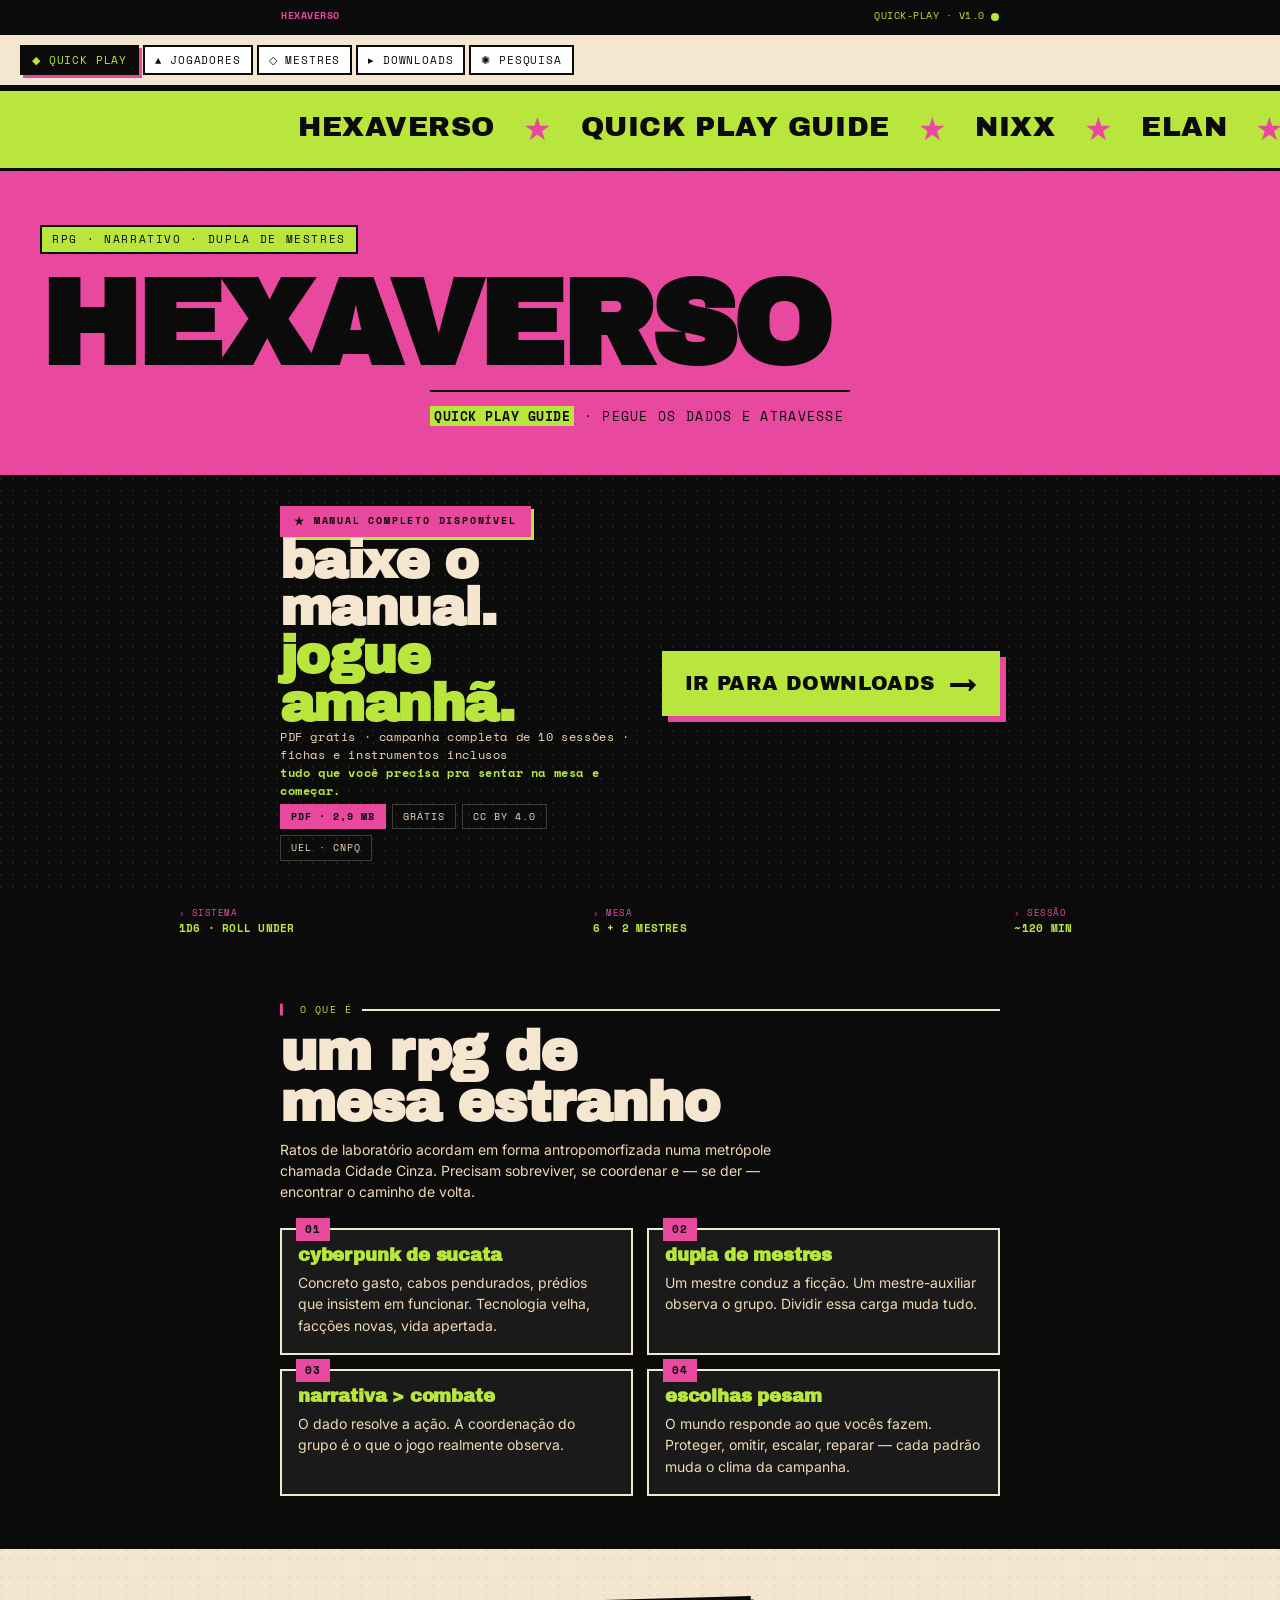
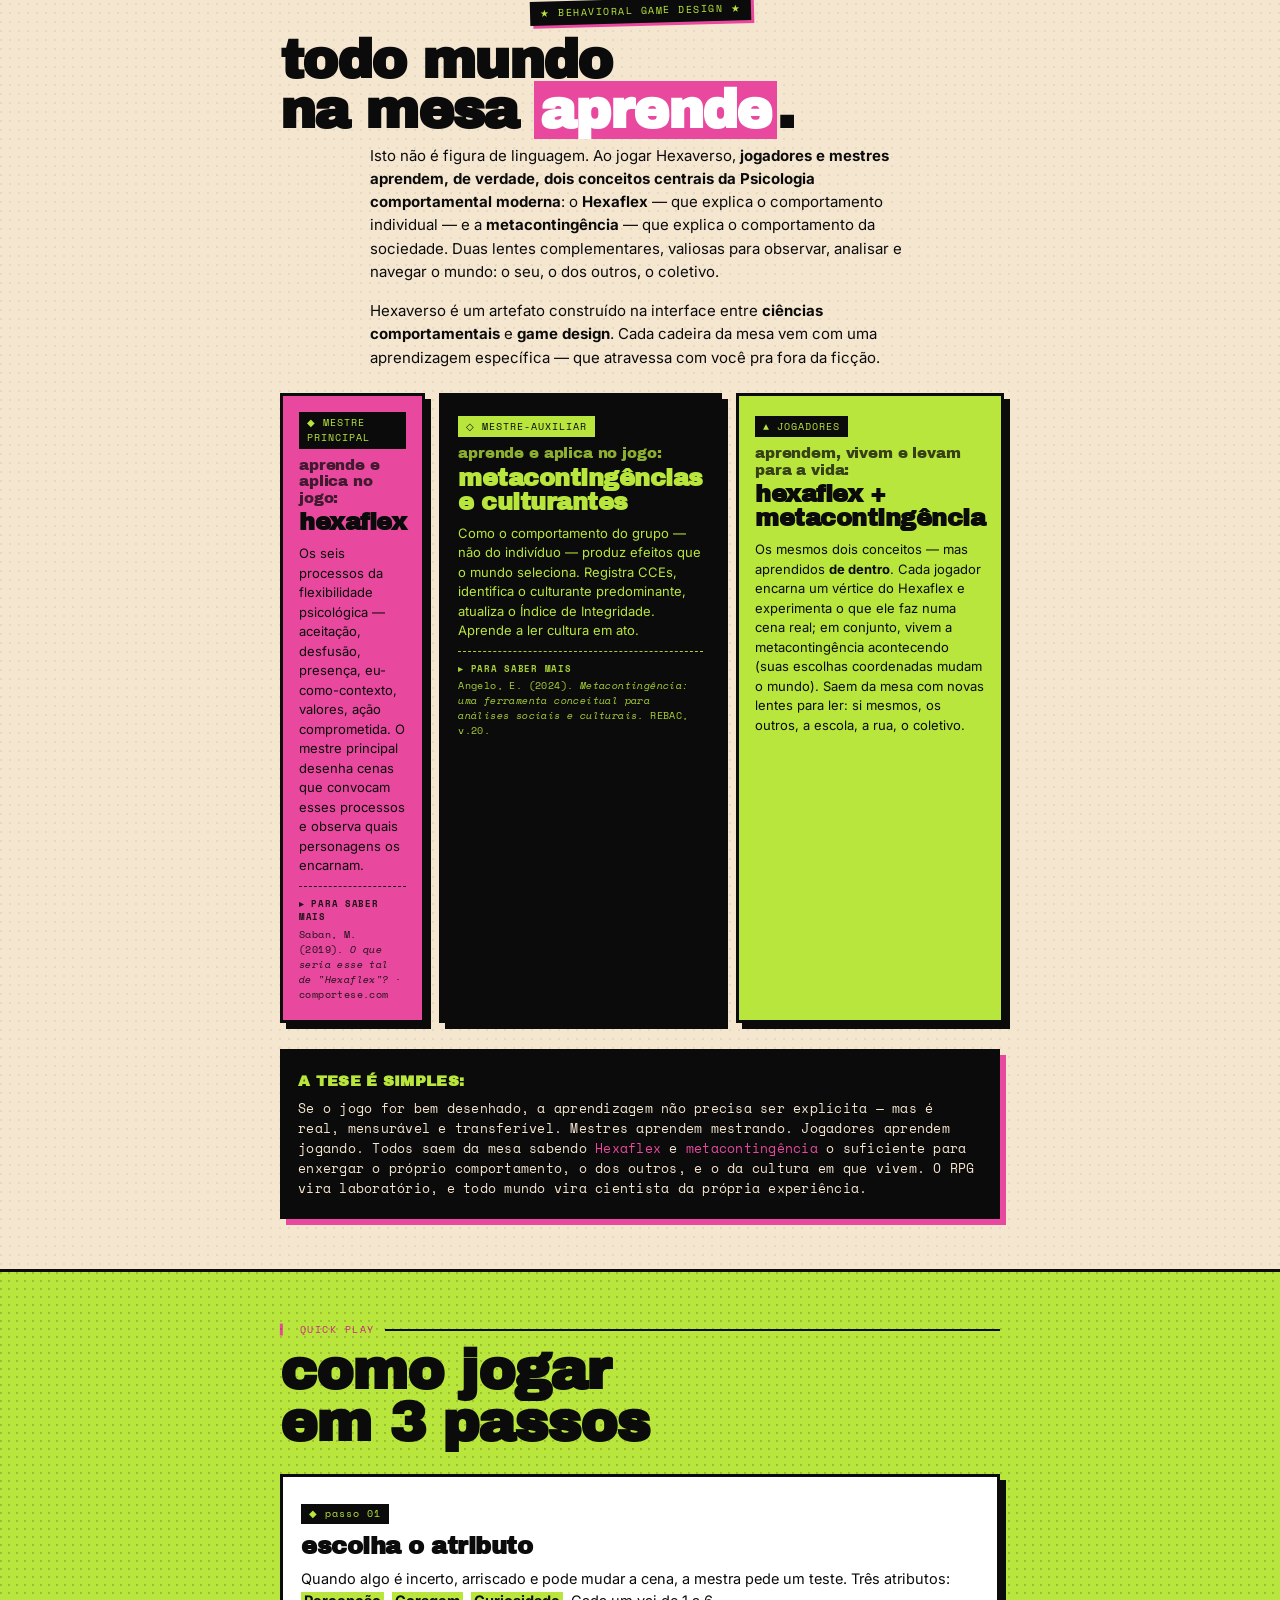
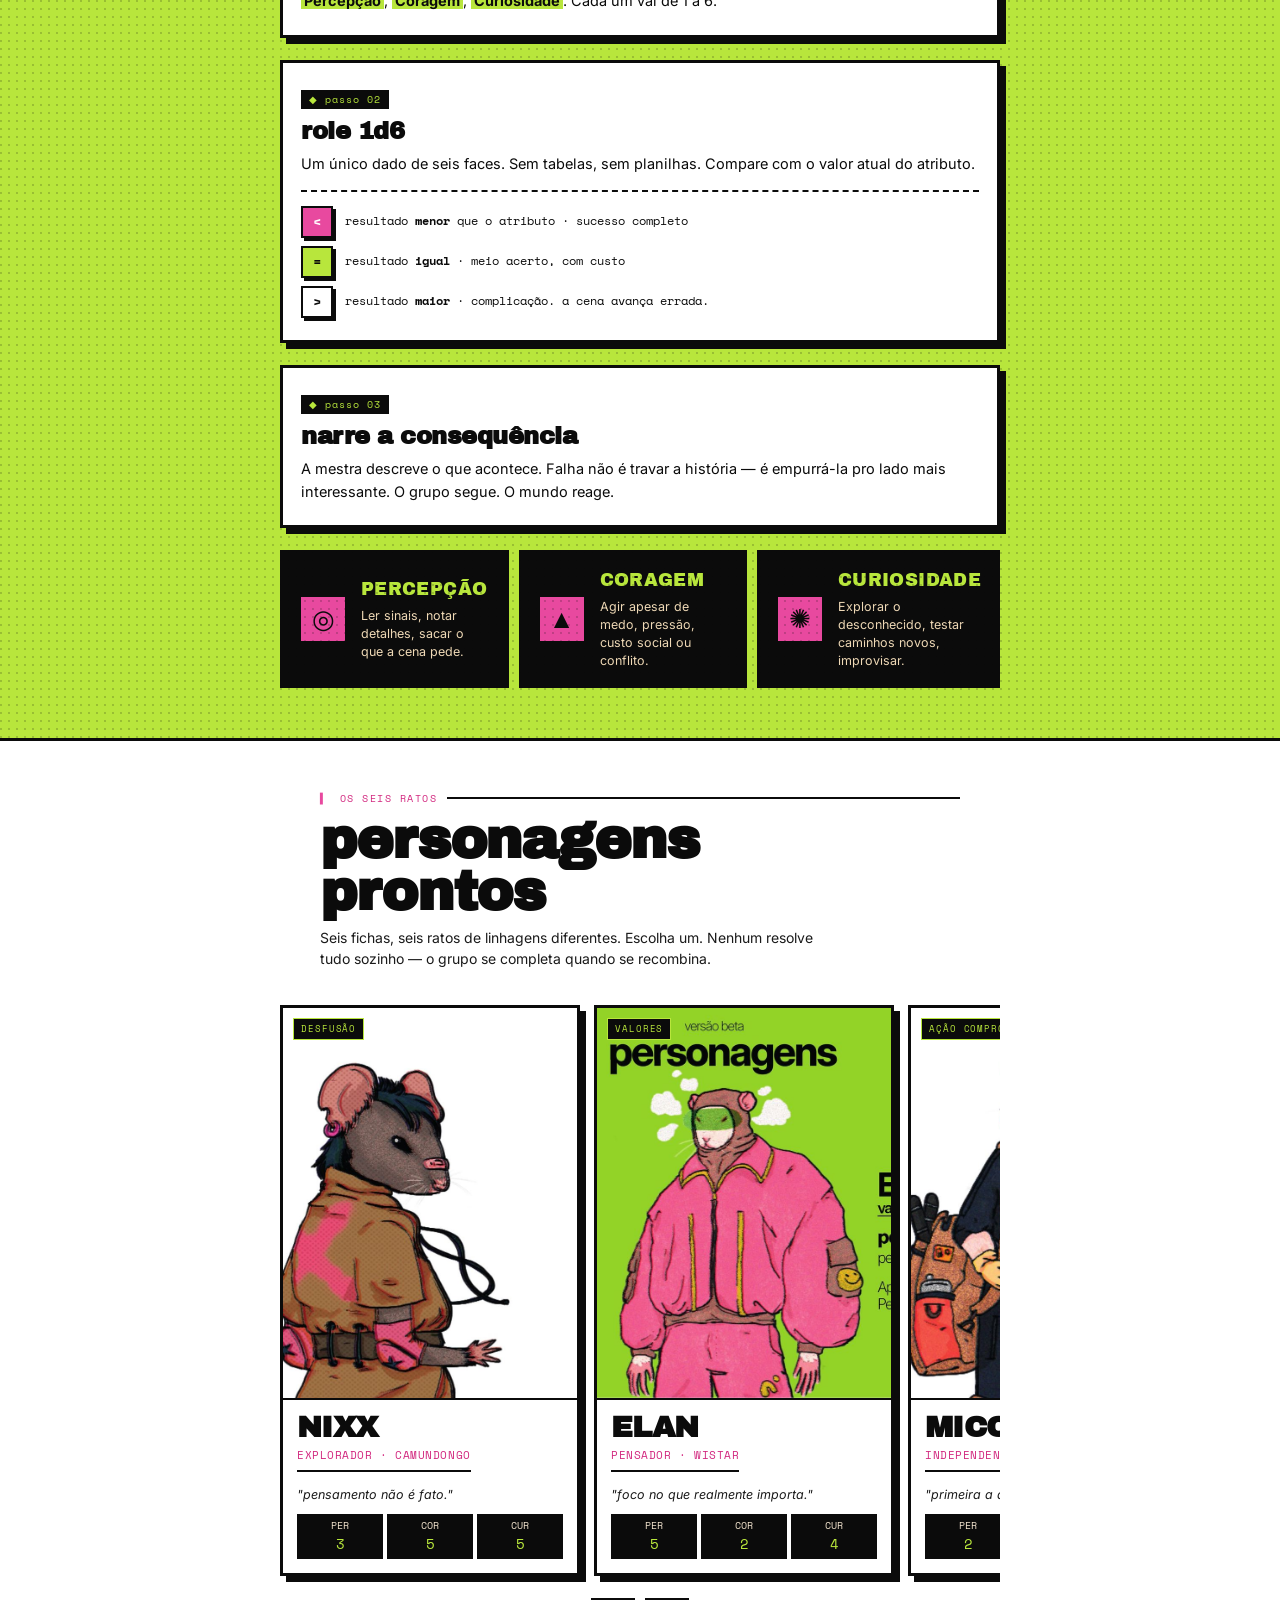
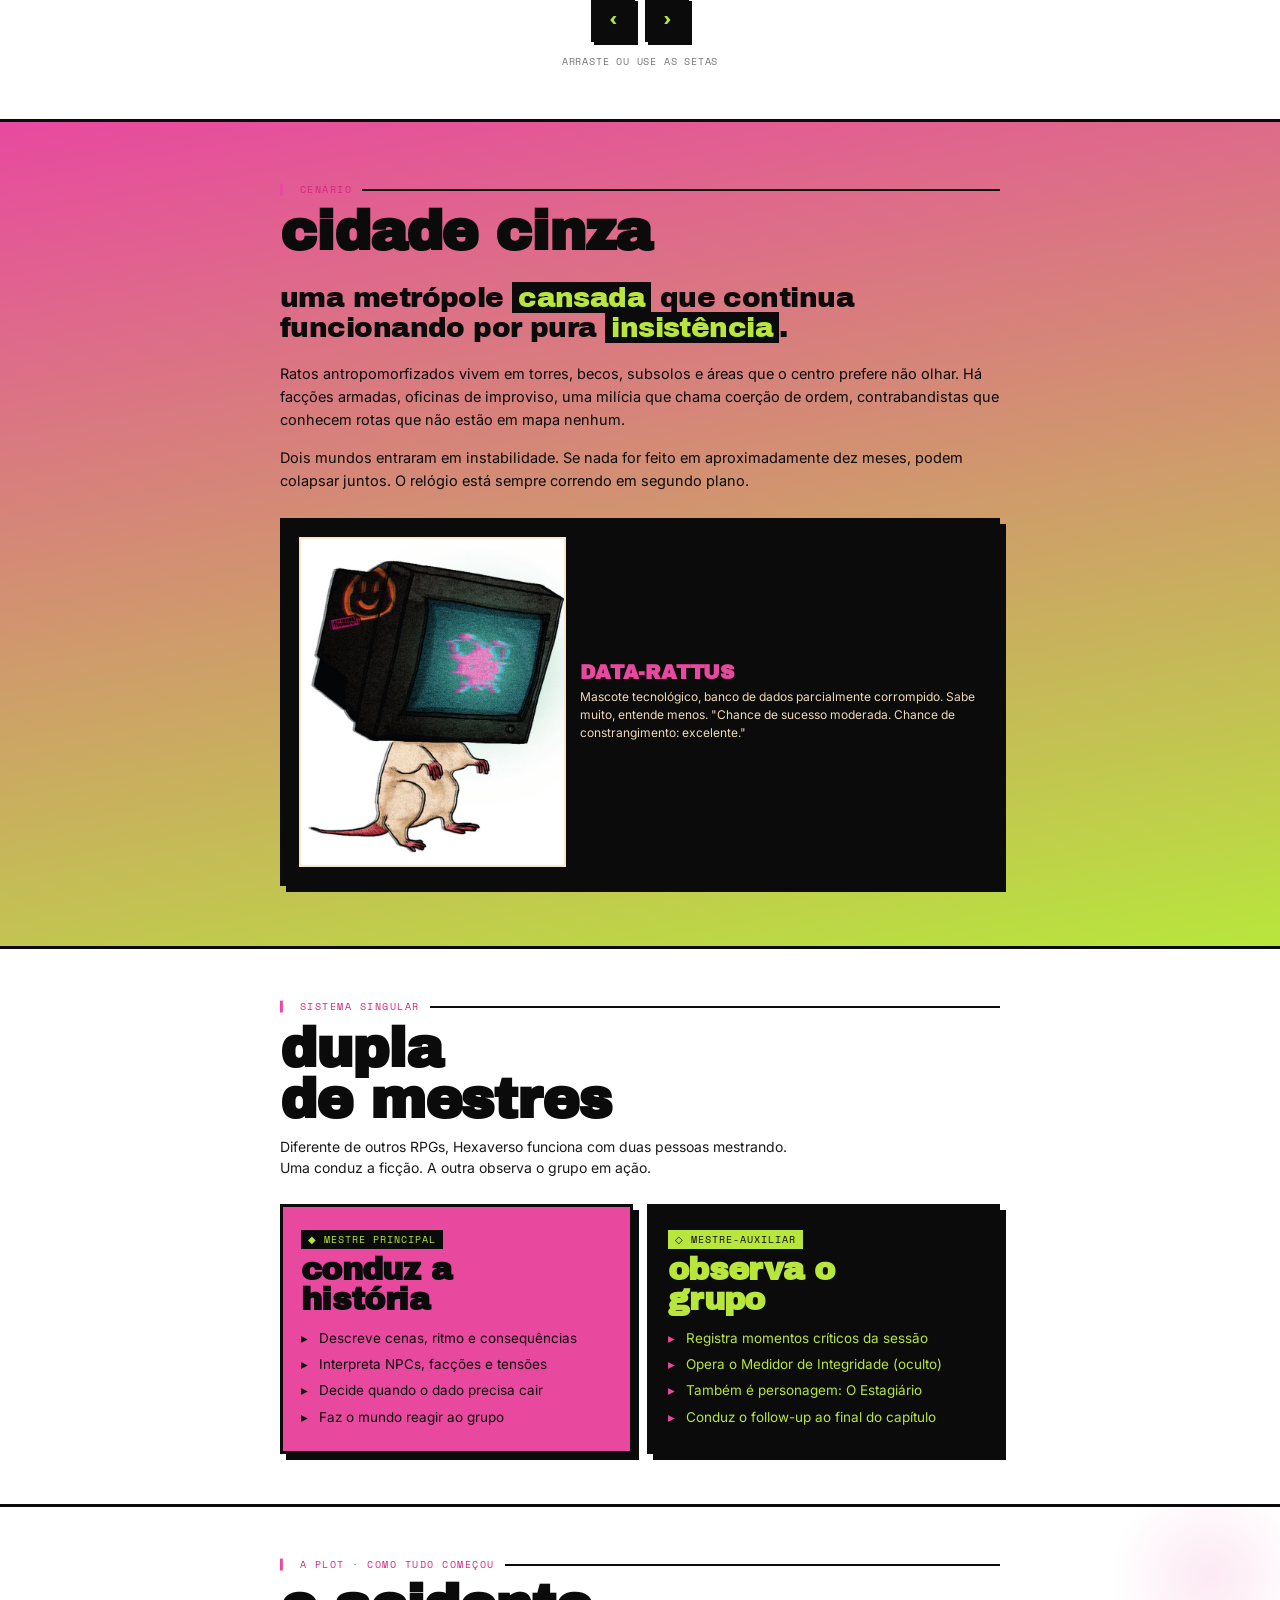
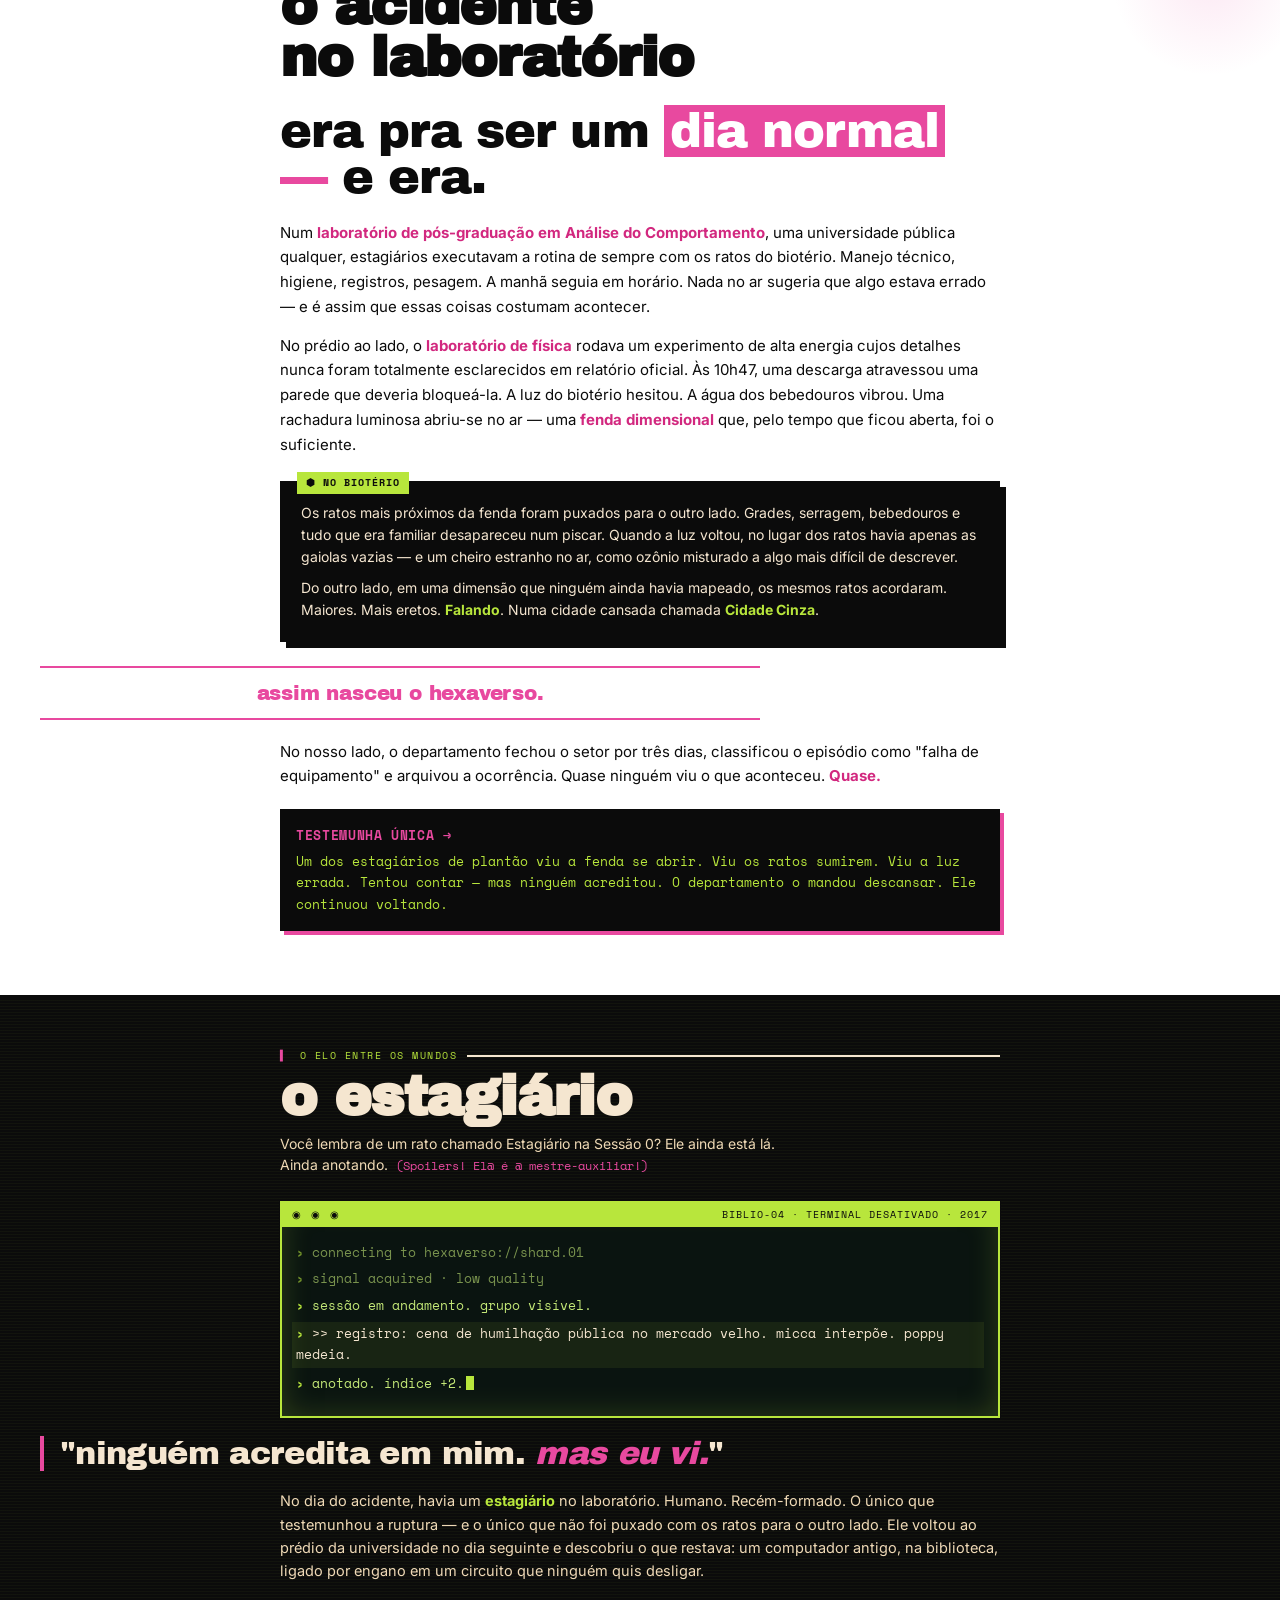
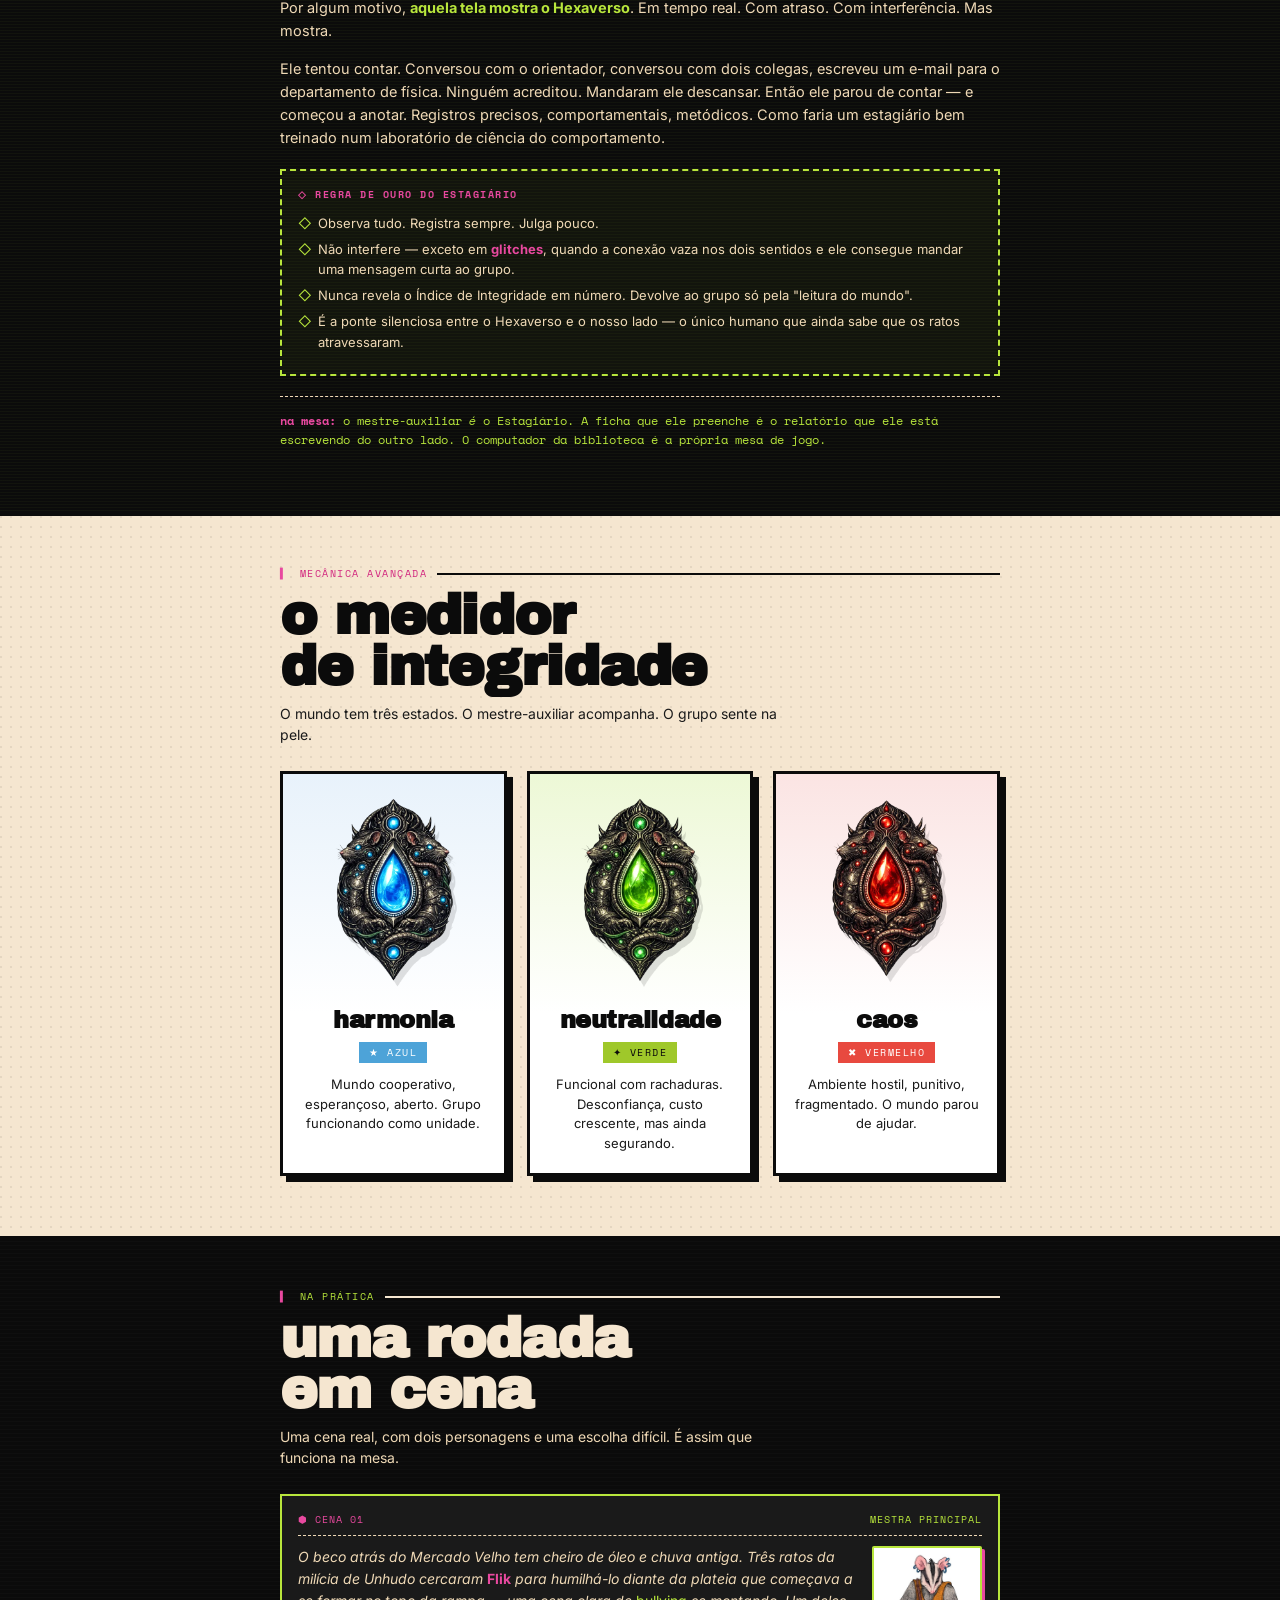
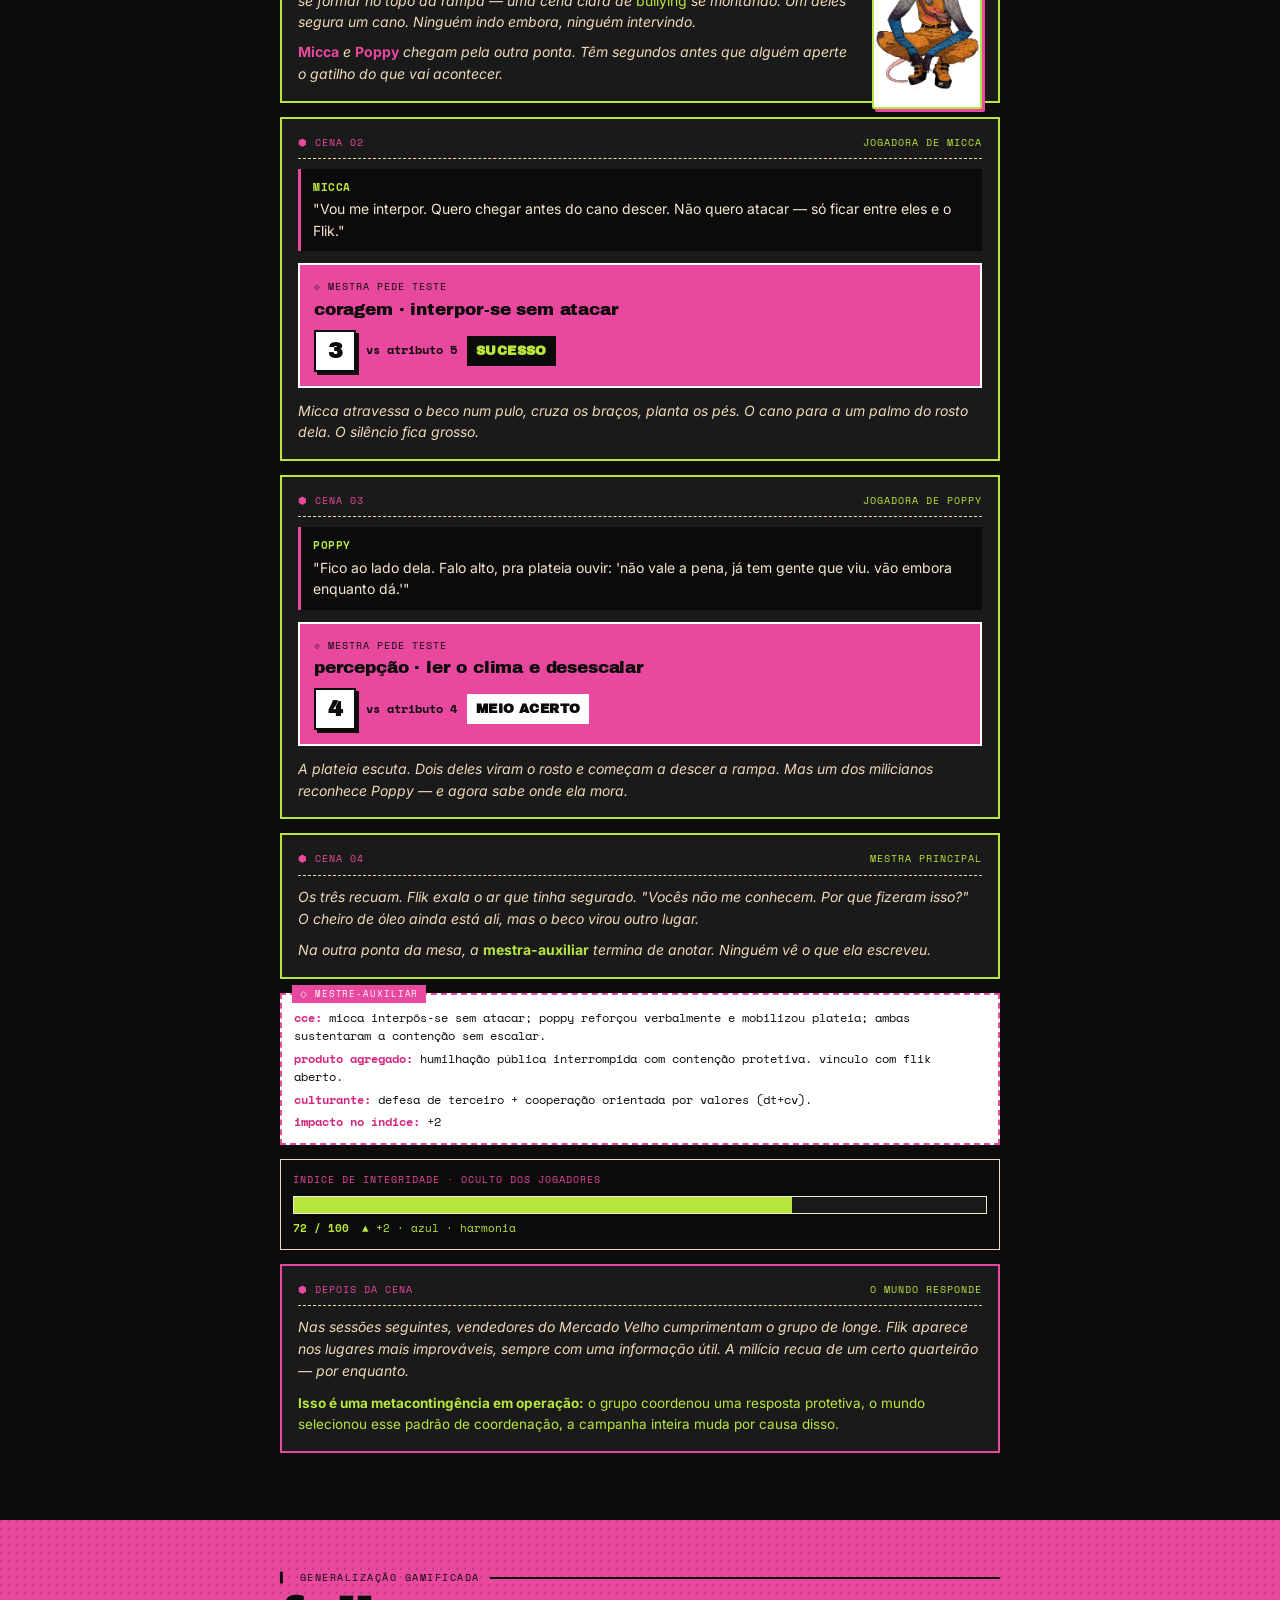
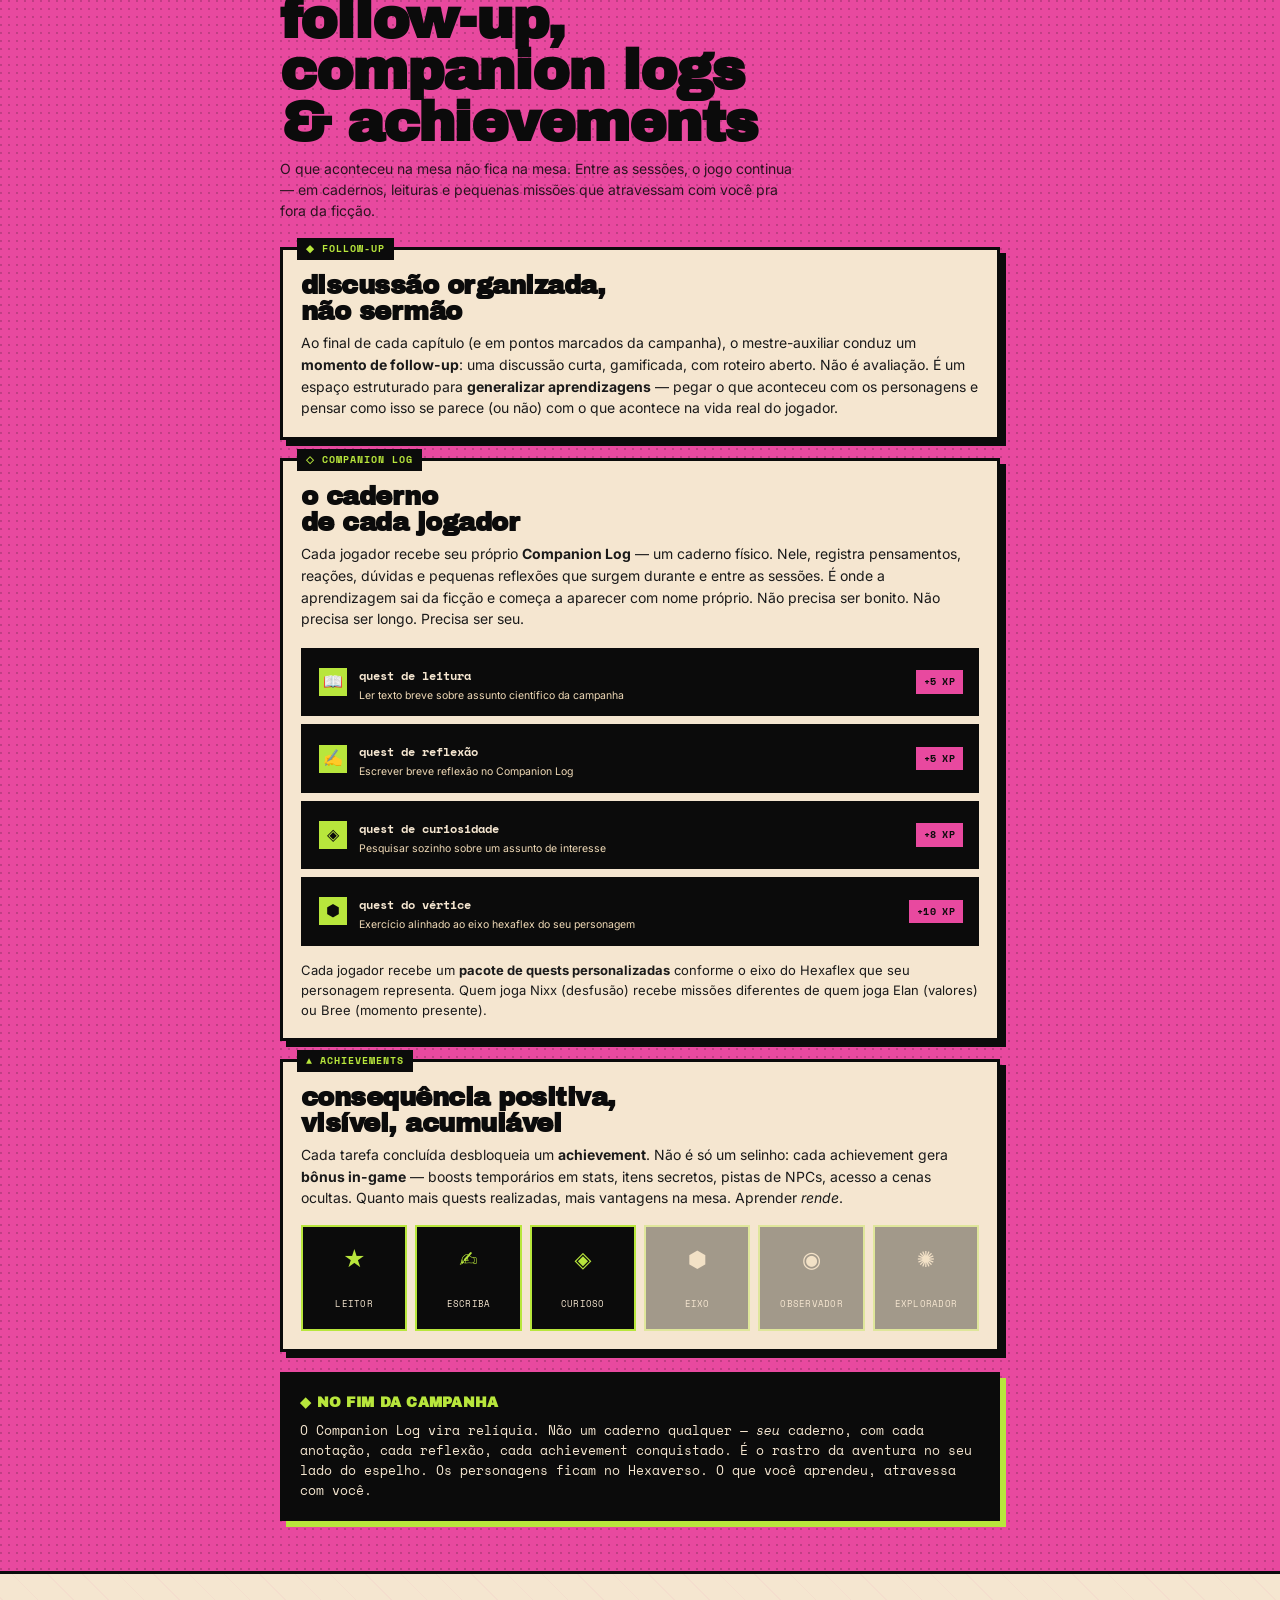
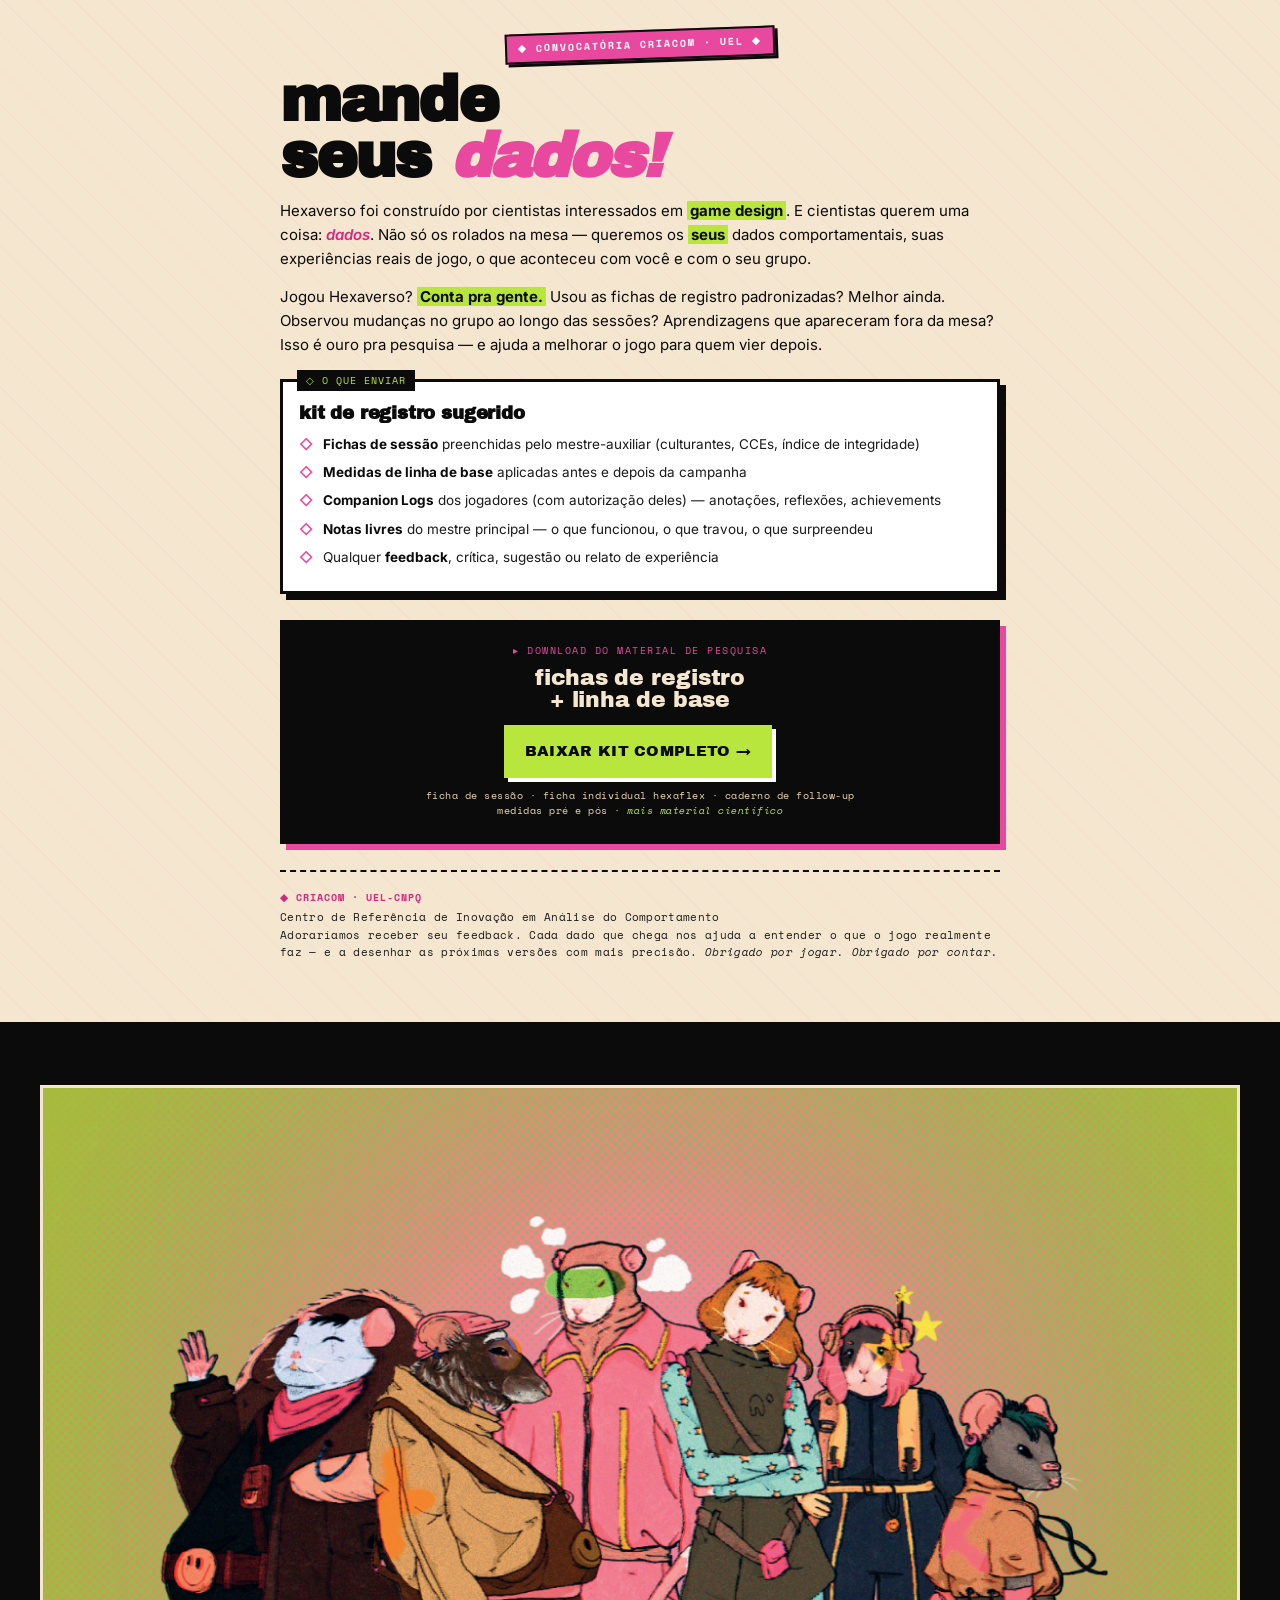
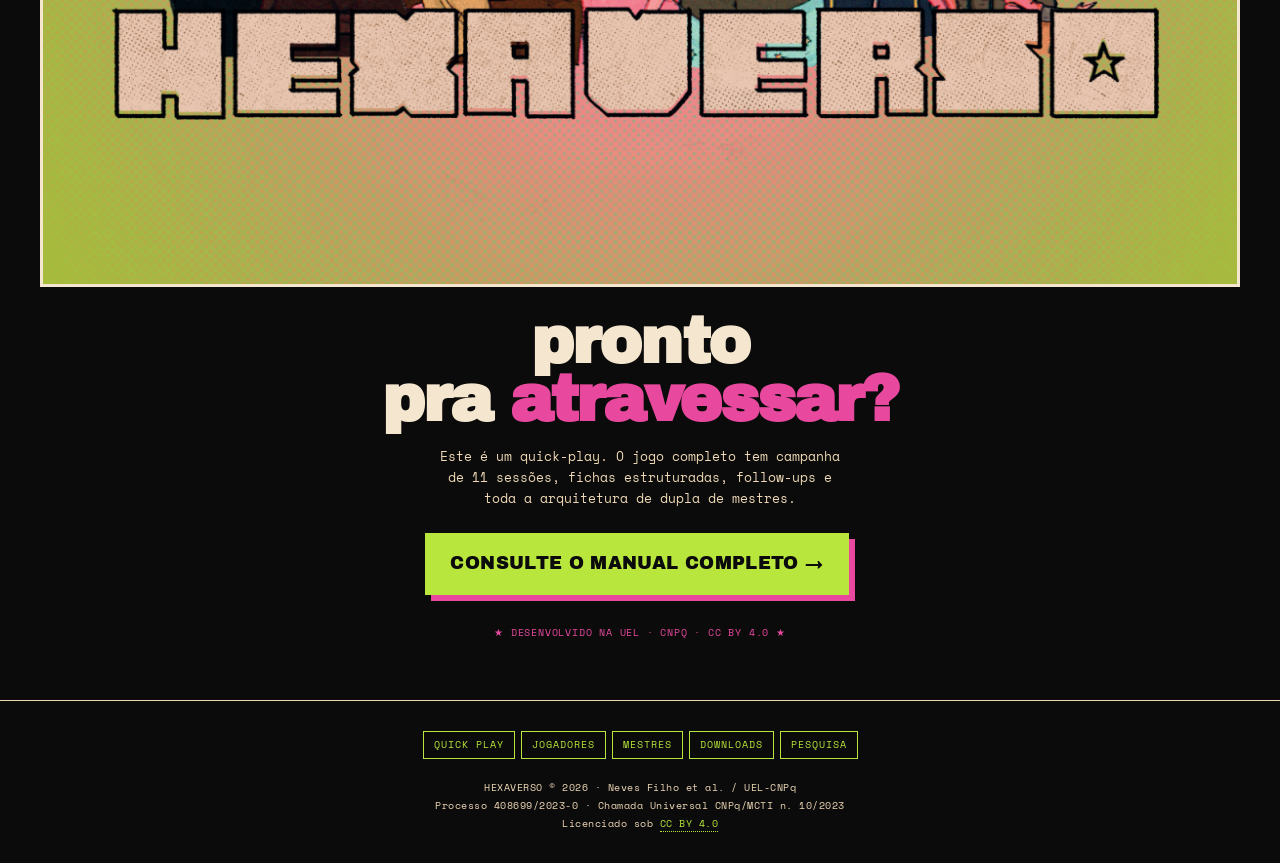
==== commit 9172cf8f: "Add files via upload" ====
--- a/index.html
+++ b/index.html
@@ -3,1238 +3,2405 @@
 <head>
 <meta charset="UTF-8">
 <meta name="viewport" content="width=device-width, initial-scale=1.0, maximum-scale=1.0, user-scalable=no">
-<meta name="theme-color" content="#0B0B0B">
-<title>HEXAVERSO ★ Área dos Mestres</title>
-<meta name="description" content="Guia prático dos mestres do Hexaverso: mestre principal e mestre-auxiliar. Como conduzir, observar, registrar e operar o Medidor de Integridade.">
+<meta name="theme-color" content="#E8499F">
+<title>HEXAVERSO ★ Quick Play Guide</title>
+<meta name="description" content="Hexaverso — RPG narrativo-comportamental de mesa. Cidade Cinza, ratos antropomorfizados, d6 e dupla de mestres. Versão reduzida para pegar e jogar.">
 
 <link rel="preconnect" href="https://fonts.googleapis.com">
 <link rel="preconnect" href="https://fonts.gstatic.com" crossorigin>
 <link href="https://fonts.googleapis.com/css2?family=Archivo+Black&family=Space+Mono:wght@400;700&family=Inter:wght@400;500;700;900&display=swap" rel="stylesheet">
 
-<link rel="stylesheet" href="../assets/css/hexaverso.css">
-
 <style>
-/* ============================================================
-   PÁGINA MESTRES · preto dominante · narrativo-imersivo
-   ============================================================ */
-
-.hero-m {
+:root {
+  --pink: #E8499F;
+  --pink-deep: #D2287F;
+  --lime: #B8E63C;
+  --lime-deep: #9FC82A;
+  --ink: #0B0B0B;
+  --ink-soft: #1a1a1a;
+  --cream: #F5E6D0;
+  --cream-halftone: #EFD9B6;
+  --paper: #FFFFFF;
+  --blue: #4DA3D8;
+  --red: #E8493F;
+
+  --font-display: 'Archivo Black', 'Helvetica Neue', Impact, sans-serif;
+  --font-mono: 'Space Mono', 'Courier New', monospace;
+  --font-body: 'Inter', -apple-system, system-ui, sans-serif;
+
+  --border-heavy: 3px solid var(--ink);
+  --border-thick: 2px solid var(--ink);
+  --shadow-hard: 6px 6px 0 var(--ink);
+  --shadow-hard-sm: 3px 3px 0 var(--ink);
+
+  --page-padding: 20px;
+  --max-content: 640px;
+}
+
+* { margin: 0; padding: 0; box-sizing: border-box; -webkit-tap-highlight-color: transparent; }
+html { scroll-behavior: smooth; }
+body {
+  font-family: var(--font-body);
+  background: var(--paper);
+  color: var(--ink);
+  line-height: 1.55;
+  overflow-x: hidden;
+  -webkit-font-smoothing: antialiased;
+  -moz-osx-font-smoothing: grayscale;
+}
+img { max-width: 100%; display: block; }
+a { color: inherit; text-decoration: none; }
+button { font-family: inherit; cursor: pointer; border: none; background: none; }
+
+/* TOP BAR */
+.topbar {
+  position: sticky; top: 0; z-index: 100;
+  background: var(--ink); color: var(--cream);
+  border-bottom: var(--border-heavy);
+  font-family: var(--font-mono);
+  font-size: 10px; letter-spacing: 0.05em;
+  display: flex; justify-content: space-between; align-items: center;
+  padding: 8px 14px;
+  text-transform: uppercase;
+}
+.topbar__brand { color: var(--pink); font-weight: 700; }
+.topbar__meta { color: var(--lime); }
+.topbar__blink { display: inline-block; width: 8px; height: 8px; background: var(--lime); border-radius: 50%; margin-left: 6px; animation: blink 1.3s infinite; vertical-align: middle; }
+@keyframes blink { 0%, 60% { opacity: 1; } 70%, 100% { opacity: 0.15; } }
+
+/* MARQUEE HERO — texto rolante no lugar do hero */
+.marquee-hero {
+  display: flex;
+  overflow: hidden;
+  background: var(--lime);
+  border-top: var(--border-heavy);
+  border-bottom: var(--border-heavy);
+  padding: 14px 0;
   position: relative;
+}
+.marquee-hero__track {
+  display: flex;
+  flex-shrink: 0;
+  gap: 0;
+  animation: marquee-scroll 28s linear infinite;
+  white-space: nowrap;
+}
+.marquee-hero__track span {
+  font-family: var(--font-display);
+  font-size: clamp(20px, 5vw, 28px);
+  color: var(--ink);
+  padding: 0 18px;
+  text-transform: uppercase;
+  letter-spacing: 0.02em;
+  white-space: nowrap;
+}
+.marquee-hero__track .mq-star {
+  color: var(--pink);
+  font-size: clamp(22px, 5.5vw, 32px);
+  padding: 0 10px;
+}
+@keyframes marquee-scroll {
+  from { transform: translateX(0); }
+  to   { transform: translateX(-50%); }
+}
+
+/* HERO — texto apenas, fundo rosa */
+.hero {
+  position: relative;
+  background: var(--pink);
+  padding: 54px var(--page-padding) 48px;
+  border-bottom: var(--border-heavy);
+  overflow: hidden;
+}
+.hero::before {
+  /* textura halftone sutil no fundo rosa */
+  content: "";
+  position: absolute; inset: 0;
+  background-image:
+    radial-gradient(circle at 1px 1px, rgba(11,11,11,0.08) 1px, transparent 1.5px);
+  background-size: 14px 14px;
+  pointer-events: none;
+}
+.hero > * { position: relative; z-index: 1; }
+
+.hero__tag {
+  font-family: var(--font-mono); font-size: 11px; letter-spacing: 0.15em;
+  color: var(--ink); text-transform: uppercase;
+  display: inline-block;
+  border: var(--border-thick); padding: 4px 10px;
+  background: var(--lime);
+  margin-bottom: 20px;
+}
+.hero__title {
+  font-family: var(--font-display);
+  font-size: clamp(54px, 15.5vw, 120px);
+  line-height: 0.85;
+  letter-spacing: -0.035em;
+  color: var(--ink);
+  text-transform: uppercase;
+  word-break: normal;
+  overflow-wrap: normal;
+  margin: 0;
+}
+.hero__subtitle {
+  font-family: var(--font-mono);
+  font-size: 13px;
+  letter-spacing: 0.1em;
+  text-transform: uppercase;
+  color: var(--ink);
+  margin-top: 14px;
+  padding-top: 14px;
+  border-top: 2px solid var(--ink);
+  max-width: 420px;
+}
+.hero__subtitle strong {
+  color: var(--ink);
+  background: var(--lime);
+  padding: 0 4px;
+  letter-spacing: 0.04em;
+}
+
+/* STATUS */
+.status {
+  background: var(--ink); color: var(--cream);
+  padding: 14px var(--page-padding);
+  display: grid; grid-template-columns: repeat(3, 1fr); gap: 10px;
+  font-family: var(--font-mono);
+  font-size: 10px; text-transform: uppercase; letter-spacing: 0.05em;
+  border-bottom: var(--border-heavy);
+}
+.status__cell { display: flex; flex-direction: column; gap: 2px; min-width: 0; }
+.status__label { color: var(--pink); font-size: 9px; }
+.status__value {
+  color: var(--lime);
+  font-weight: 700;
+  font-size: 11px;
+  letter-spacing: 0.02em;
+  line-height: 1.2;
+}
+
+/* SECTION */
+section { padding: 50px var(--page-padding); position: relative; }
+section + section { border-top: var(--border-heavy); }
+.sec-head { margin-bottom: 26px; }
+.sec-head__kicker {
+  font-family: var(--font-mono); font-size: 10px;
+  color: var(--pink-deep); text-transform: uppercase;
+  letter-spacing: 0.15em;
+  display: flex; align-items: center; gap: 10px;
+  margin-bottom: 8px;
+}
+.sec-head__kicker::before { content: "▍"; color: var(--pink); }
+.sec-head__kicker::after { content: ""; flex: 1; height: 2px; background: var(--ink); }
+.sec-head__title {
+  font-family: var(--font-display);
+  font-size: clamp(36px, 10vw, 56px);
+  line-height: 0.92;
+  text-transform: lowercase;
+  letter-spacing: -0.02em;
+}
+.sec-head__subtitle {
+  font-size: 14px; margin-top: 10px; line-height: 1.5;
+  color: var(--ink-soft); max-width: 520px;
+}
+
+/* ABOUT */
+.about { background: var(--ink); color: var(--cream); }
+.about .sec-head__title { color: var(--cream); }
+.about .sec-head__subtitle { color: var(--cream-halftone); }
+.about .sec-head__kicker { color: var(--lime); }
+.about .sec-head__kicker::after { background: var(--cream); }
+.about__grid { display: grid; gap: 14px; margin-top: 8px; }
+.fact {
+  border: 2px solid var(--cream);
+  padding: 16px; position: relative;
+  background: var(--ink-soft);
+}
+.fact__num {
+  position: absolute; top: -12px; left: 14px;
+  background: var(--pink); color: var(--ink);
+  font-family: var(--font-mono); font-weight: 700;
+  font-size: 11px; padding: 3px 9px;
+  letter-spacing: 0.08em;
+}
+.fact__title {
+  font-family: var(--font-display);
+  font-size: 18px; line-height: 1; margin-bottom: 8px;
+  color: var(--lime); text-transform: lowercase;
+  letter-spacing: -0.01em;
+}
+.fact__body { font-size: 14px; line-height: 1.55; color: var(--cream-halftone); }
+
+/* QUICK PLAY */
+.quickplay { background: var(--lime); position: relative; }
+.quickplay::before {
+  content: ""; position: absolute; inset: 0;
+  background-image: radial-gradient(circle at 1px 1px, rgba(11,11,11,0.18) 1px, transparent 1.5px);
+  background-size: 8px 8px;
+  pointer-events: none;
+}
+.qp-card {
+  position: relative; background: var(--paper);
+  border: var(--border-heavy); box-shadow: var(--shadow-hard);
+  padding: 22px 18px; margin-bottom: 22px;
+}
+.qp-card__step {
+  font-family: var(--font-mono); font-size: 10px;
+  background: var(--ink); color: var(--lime);
+  padding: 2px 8px; display: inline-block; letter-spacing: 0.1em;
+  margin-bottom: 10px;
+}
+.qp-card__title {
+  font-family: var(--font-display); font-size: 24px; line-height: 1;
+  text-transform: lowercase; letter-spacing: -0.02em;
+  margin-bottom: 10px;
+}
+.qp-card__body { font-size: 14.5px; line-height: 1.55; }
+.qp-card__body strong { background: var(--lime); padding: 0 3px; }
+
+.dice-demo {
+  border-top: 2px dashed var(--ink);
+  margin-top: 14px; padding-top: 14px;
+  font-family: var(--font-mono); font-size: 12px;
+  display: grid; grid-template-columns: auto 1fr; gap: 8px 12px;
+  align-items: center;
+}
+.dice-face {
+  background: var(--pink); color: var(--paper);
+  border: var(--border-thick);
+  width: 32px; height: 32px;
+  display: grid; place-items: center;
+  font-weight: 700; font-size: 14px;
+  box-shadow: var(--shadow-hard-sm);
+}
+.dice-face--half { background: var(--lime); color: var(--ink); }
+.dice-face--fail { background: var(--paper); color: var(--ink); }
+
+/* ATTRS */
+.attrs { display: grid; gap: 10px; margin-top: 20px; }
+.attr-card {
+  background: var(--ink); color: var(--cream);
+  border: var(--border-heavy);
+  padding: 14px 16px;
+  display: grid; grid-template-columns: 48px 1fr; gap: 14px;
+  align-items: center;
+}
+.attr-card__icon {
+  width: 48px; height: 48px;
+  background: var(--pink); border: var(--border-thick);
+  display: grid; place-items: center;
+  font-family: var(--font-display); font-size: 26px; color: var(--ink);
+  box-shadow: var(--shadow-hard-sm);
+}
+.attr-card__name {
+  font-family: var(--font-display); font-size: 18px;
+  color: var(--lime); text-transform: uppercase; letter-spacing: 0.02em;
+  margin-bottom: 3px;
+}
+.attr-card__desc { font-size: 12.5px; line-height: 1.45; color: var(--cream-halftone); }
+
+/* CHARS */
+.chars { background: var(--paper); padding-left: 0; padding-right: 0; }
+.chars .sec-head { padding: 0 var(--page-padding); }
+.chars__wrap { position: relative; }
+.chars__scroller {
+  display: flex; gap: 14px;
+  padding: 10px var(--page-padding) 14px;
+  overflow-x: auto;
+  scroll-snap-type: x mandatory;
+  -webkit-overflow-scrolling: touch;
+  scrollbar-width: none;
+  scroll-behavior: smooth;
+}
+.chars__scroller::-webkit-scrollbar { display: none; }
+
+.chars__nav {
+  display: flex; gap: 10px;
+  justify-content: center;
+  padding: 8px var(--page-padding) 0;
+}
+.chars__btn {
+  background: var(--ink); color: var(--lime);
+  border: var(--border-thick); border-color: var(--ink);
+  width: 44px; height: 44px;
+  display: grid; place-items: center;
+  font-family: var(--font-display); font-size: 20px;
+  box-shadow: var(--shadow-hard-sm);
+  transition: transform 80ms;
+}
+.chars__btn:active { transform: translate(2px, 2px); box-shadow: 1px 1px 0 var(--ink); }
+
+.char-card {
+  flex: 0 0 280px;
+  scroll-snap-align: start;
+  border: var(--border-heavy);
+  background: var(--paper);
+  box-shadow: var(--shadow-hard);
+  position: relative; overflow: hidden;
+  display: flex; flex-direction: column;
+}
+.char-card__image {
+  width: 100%; aspect-ratio: 3 / 4;
+  background: var(--cream);
+  overflow: hidden;
+  border-bottom: var(--border-thick);
+  position: relative;
+}
+.char-card__image img {
+  width: 100%; height: 100%;
+  object-fit: cover; object-position: center top;
+}
+.char-card__image--lime { background: var(--lime); }
+.char-card__badge {
+  position: absolute; top: 10px; left: 10px;
+  background: var(--ink); color: var(--lime);
+  font-family: var(--font-mono); font-size: 9px;
+  padding: 3px 7px; letter-spacing: 0.1em;
+  text-transform: uppercase;
+  border: 1px solid var(--lime);
+}
+.char-card__body { padding: 14px; }
+.char-card__name {
+  font-family: var(--font-display); font-size: 30px;
+  line-height: 0.9; text-transform: uppercase;
+  letter-spacing: -0.02em;
+}
+.char-card__vertex {
+  font-family: var(--font-mono); font-size: 11px;
+  margin-top: 4px; letter-spacing: 0.05em;
+  color: var(--pink-deep); text-transform: uppercase;
+  border-bottom: 2px solid var(--ink);
+  padding-bottom: 6px; margin-bottom: 8px;
+  display: inline-block;
+}
+.char-card__quote {
+  font-size: 12.5px; line-height: 1.4;
+  font-style: italic; color: var(--ink-soft);
+  margin-top: 6px;
+}
+.char-card__stats {
+  display: grid; grid-template-columns: repeat(3, 1fr); gap: 4px;
+  margin-top: 10px;
+  font-family: var(--font-mono); font-size: 10px;
+  text-transform: uppercase; text-align: center;
+}
+.char-card__stat { background: var(--ink); color: var(--cream); padding: 4px 2px; }
+.char-card__stat-val { color: var(--lime); font-size: 14px; display: block; }
+.chars__hint {
+  padding: 12px var(--page-padding) 0;
+  font-family: var(--font-mono); font-size: 10px;
+  text-transform: uppercase; letter-spacing: 0.08em;
+  color: var(--ink-soft); opacity: 0.6;
+  text-align: center;
+}
+
+/* CIDADE */
+.cidade {
+  background: linear-gradient(170deg, var(--pink) 0%, var(--lime) 100%);
+  color: var(--ink);
+  padding-top: 60px; padding-bottom: 60px;
+}
+.cidade__quote {
+  font-family: var(--font-display);
+  font-size: 28px; line-height: 1.05;
+  text-transform: lowercase;
+  letter-spacing: -0.02em;
+  margin: 20px auto;
+}
+.cidade__quote span { background: var(--ink); color: var(--lime); padding: 0 6px; }
+.cidade__body { font-size: 14.5px; line-height: 1.6; }
+.cidade__body + .cidade__body { margin-top: 14px; }
+
+.datarattus-feature {
+  margin-top: 26px;
+  background: var(--ink);
+  border: var(--border-heavy);
+  box-shadow: var(--shadow-hard);
+  padding: 16px;
+  display: grid; grid-template-columns: 1fr 1.5fr;
+  gap: 14px; align-items: center;
+  color: var(--cream);
+}
+.datarattus-feature img {
+  width: 100%; border: 2px solid var(--cream);
+  background: var(--paper);
+}
+.datarattus-feature h4 {
+  font-family: var(--font-display); font-size: 20px;
+  color: var(--pink); text-transform: uppercase;
+  letter-spacing: -0.01em; line-height: 1; margin-bottom: 6px;
+}
+.datarattus-feature p { font-size: 12px; line-height: 1.5; color: var(--cream-halftone); }
+
+/* DUPLA */
+.dupla { background: var(--paper); }
+.dupla__pair { display: grid; gap: 14px; margin-top: 10px; }
+.master-card {
+  border: var(--border-heavy); padding: 18px;
+  position: relative; box-shadow: var(--shadow-hard);
+}
+.master-card--main { background: var(--pink); color: var(--ink); }
+.master-card--aux { background: var(--ink); color: var(--lime); }
+.master-card__role {
+  font-family: var(--font-mono); font-size: 10px;
+  letter-spacing: 0.1em; text-transform: uppercase;
+  margin-bottom: 6px; display: inline-block;
+  background: var(--ink); color: var(--lime);
+  padding: 2px 7px;
+}
+.master-card--aux .master-card__role { background: var(--lime); color: var(--ink); }
+.master-card__title {
+  font-family: var(--font-display); font-size: 32px;
+  line-height: 0.95; text-transform: lowercase;
+  letter-spacing: -0.02em;
+}
+.master-card__list { margin-top: 12px; padding-left: 0; list-style: none; }
+.master-card__list li {
+  font-size: 13.5px; line-height: 1.5;
+  padding-left: 18px; position: relative;
+  margin-bottom: 6px;
+}
+.master-card__list li::before {
+  content: "▸"; position: absolute; left: 0; top: 0;
+  font-weight: 700;
+}
+.master-card--aux .master-card__list li::before { color: var(--pink); }
+
+/* MEDIDOR */
+.medidor {
+  background: var(--cream);
+  padding-bottom: 60px;
+  position: relative; overflow: hidden;
+}
+.medidor::before {
+  content: ""; position: absolute; inset: 0;
+  background-image: radial-gradient(circle at 1px 1px, rgba(11,11,11,0.12) 1px, transparent 1.5px);
+  background-size: 10px 10px;
+  pointer-events: none; opacity: 0.6;
+}
+.medidor > * { position: relative; z-index: 1; }
+.gems { display: grid; gap: 20px; margin-top: 18px; }
+.gem-card {
+  background: var(--paper);
+  border: var(--border-heavy);
+  box-shadow: var(--shadow-hard);
+  padding: 18px 14px 20px;
+  text-align: center;
+  position: relative;
+}
+.gem-card--blue { background: linear-gradient(180deg, #e8f2fb 0%, #ffffff 60%); }
+.gem-card--green { background: linear-gradient(180deg, #edf8d6 0%, #ffffff 60%); }
+.gem-card--red { background: linear-gradient(180deg, #fbe4e3 0%, #ffffff 60%); }
+.gem-card__image {
+  width: 70%; max-width: 220px;
+  margin: 0 auto 14px;
+  filter: drop-shadow(4px 6px 0 rgba(0,0,0,0.12));
+}
+.gem-card__title {
+  font-family: var(--font-display);
+  font-size: 24px; text-transform: lowercase;
+  letter-spacing: -0.02em; line-height: 1;
+  margin-bottom: 6px;
+}
+.gem-card__code {
+  font-family: var(--font-mono);
+  font-size: 10px; letter-spacing: 0.15em;
+  text-transform: uppercase;
+  padding: 3px 10px;
+  display: inline-block;
+  margin-bottom: 12px;
+  color: var(--paper);
+}
+.gem-card--blue .gem-card__code { background: var(--blue); }
+.gem-card--green .gem-card__code { background: var(--lime-deep); color: var(--ink); }
+.gem-card--red .gem-card__code { background: var(--red); }
+.gem-card__desc {
+  font-size: 13px; line-height: 1.5;
+  color: var(--ink-soft);
+  max-width: 260px; margin: 0 auto;
+}
+
+/* SIMULAÇÃO DE RODADA */
+.sim {
   background: var(--ink);
   color: var(--cream);
-  padding: 60px var(--page-padding) 54px;
-  border-bottom: var(--border-heavy);
-  overflow: hidden;
-}
-.hero-m::before {
-  content: ""; position: absolute; inset: 0;
-  background: repeating-linear-gradient(
-    0deg, transparent 0, transparent 3px,
-    rgba(184, 230, 60, 0.025) 3px, rgba(184, 230, 60, 0.025) 4px
-  );
-  pointer-events: none;
-}
-.hero-m > * { position: relative; z-index: 1; }
-
-.hero-m__tag {
-  font-family: var(--font-mono);
-  font-size: 11px; letter-spacing: 0.15em;
-  color: var(--ink); text-transform: uppercase;
-  display: inline-block;
-  border: 2px solid var(--lime);
-  padding: 4px 10px; background: var(--lime);
-  margin-bottom: 22px;
-}
-.hero-m__title {
-  font-family: var(--font-display);
-  font-size: clamp(54px, 15vw, 120px);
-  line-height: 0.85;
-  letter-spacing: -0.035em;
-  color: var(--cream);
-  text-transform: lowercase;
-  margin: 0;
-}
-.hero-m__title em {
-  font-style: normal; color: var(--pink);
-}
-.hero-m__subtitle {
-  font-family: var(--font-mono);
-  font-size: 13px; letter-spacing: 0.08em;
-  text-transform: uppercase; color: var(--cream-halftone);
-  margin-top: 18px; padding-top: 16px;
-  border-top: 2px solid var(--lime);
-  max-width: 460px;
-}
-.hero-m__subtitle strong { color: var(--lime); letter-spacing: 0.02em; }
-
-/* TL;DR */
-.tldr {
-  background: var(--cream);
-  padding: 40px var(--page-padding);
-}
-.tldr__title {
-  font-family: var(--font-mono);
-  font-size: 10px; letter-spacing: 0.15em;
-  text-transform: uppercase; color: var(--pink-deep);
-  margin-bottom: 12px;
-  display: flex; align-items: center; gap: 10px;
-}
-.tldr__title::before { content: "▍"; color: var(--pink); }
-.tldr__title::after { content: ""; flex: 1; height: 2px; background: var(--ink); }
-.tldr__list {
-  list-style: none;
-  display: grid; grid-template-columns: 1fr; gap: 6px;
-  font-family: var(--font-mono); font-size: 12.5px;
-}
-.tldr__list a {
-  display: block; padding: 8px 12px;
-  background: var(--paper); border: 2px solid var(--ink);
-  transition: transform 80ms; letter-spacing: 0.02em;
-}
-.tldr__list a:hover { background: var(--lime); }
-.tldr__list a:active { transform: translate(1px, 1px); }
-.tldr__list .tldr__num { color: var(--pink); font-weight: 700; margin-right: 8px; }
-
-/* Narrative section */
-.m-narrative { background: var(--paper); color: var(--ink); }
-.m-narrative__lead {
-  font-size: 17px; line-height: 1.65; margin-bottom: 16px;
-}
-.m-narrative__lead strong { background: var(--lime); padding: 0 3px; }
-.m-narrative p {
-  font-size: 15px; line-height: 1.65; margin-bottom: 14px;
-}
-.m-narrative p strong { color: var(--pink-deep); }
-
-.divisor {
-  text-align: center; padding: 24px 0;
-  font-family: var(--font-display); font-size: 22px;
-  letter-spacing: 0.3em; color: var(--pink); opacity: 0.7;
-}
-
-/* FLOW timeline */
-.flow {
-  background: var(--ink); color: var(--cream);
-  position: relative;
-}
-.flow::before {
+  position: relative; overflow: hidden;
+}
+.sim::after {
   content: ""; position: absolute; inset: 0; pointer-events: none;
   background: repeating-linear-gradient(
     0deg, transparent 0, transparent 3px,
-    rgba(255,255,255,0.02) 3px, rgba(255,255,255,0.02) 4px
+    rgba(255, 255, 255, 0.015) 3px, rgba(255, 255, 255, 0.015) 4px
   );
 }
-.flow > * { position: relative; z-index: 1; }
-.flow .sec-head__title { color: var(--cream); }
-.flow .sec-head__subtitle { color: var(--cream-halftone); }
-.flow .sec-head__kicker { color: var(--lime); }
-.flow .sec-head__kicker::after { background: var(--cream); }
-
-.flow__steps {
-  display: grid; gap: 0;
-  margin-top: 10px; position: relative;
-  padding-left: 32px;
-  counter-reset: flow-counter;
-}
-.flow__steps::before {
-  content: ""; position: absolute;
-  top: 18px; bottom: 18px; left: 12px;
-  width: 2px; background: var(--lime);
-}
-.flow-step { position: relative; padding: 14px 0 26px; }
-.flow-step::before {
-  content: counter(flow-counter);
-  counter-increment: flow-counter;
-  position: absolute;
-  left: -32px; top: 16px;
-  width: 26px; height: 26px;
+.sim > * { position: relative; z-index: 1; }
+.sim .sec-head__title { color: var(--cream); }
+.sim .sec-head__subtitle { color: var(--cream-halftone); }
+.sim .sec-head__kicker { color: var(--lime); }
+.sim .sec-head__kicker::after { background: var(--cream); }
+
+.scene {
+  background: var(--ink-soft);
+  border: 2px solid var(--lime);
+  padding: 16px;
+  margin-bottom: 14px;
+  position: relative;
+}
+.scene__header {
+  display: flex; justify-content: space-between; align-items: center;
+  font-family: var(--font-mono); font-size: 10px;
+  text-transform: uppercase; letter-spacing: 0.1em;
+  margin-bottom: 10px; padding-bottom: 8px;
+  border-bottom: 1px dashed var(--cream-halftone);
+}
+.scene__label { color: var(--pink); }
+.scene__speaker { color: var(--lime); }
+.scene p {
+  font-size: 14px; line-height: 1.55; margin-bottom: 8px;
+}
+.scene p:last-child { margin-bottom: 0; }
+.scene__narrator { color: var(--cream-halftone); font-style: italic; }
+.scene__dialogue {
+  background: var(--ink);
+  border-left: 3px solid var(--pink);
+  padding: 10px 12px;
+  font-size: 13.5px;
+  margin: 8px 0;
+  color: var(--cream);
+  font-style: normal;
+}
+.scene__dialogue strong {
+  color: var(--lime);
+  font-family: var(--font-mono);
+  font-size: 11px;
+  text-transform: uppercase;
+  letter-spacing: 0.05em;
+  display: block;
+  margin-bottom: 2px;
+  font-weight: 700;
+}
+
+.roll {
+  background: var(--pink); color: var(--ink);
+  padding: 14px; margin: 12px 0;
+  border: 2px solid var(--paper);
+}
+.roll__label {
+  font-family: var(--font-mono); font-size: 10px;
+  text-transform: uppercase; letter-spacing: 0.1em;
+  margin-bottom: 6px;
+}
+.roll__action {
+  font-family: var(--font-display);
+  font-size: 17px; text-transform: lowercase;
+  line-height: 1.1; margin-bottom: 10px;
+  letter-spacing: -0.01em;
+}
+.roll__dice-row {
+  display: flex; align-items: center; gap: 10px; flex-wrap: wrap;
+  font-family: var(--font-mono); font-size: 12px;
+  font-weight: 700;
+}
+.roll__dice {
+  background: var(--paper);
+  border: 2px solid var(--ink);
+  width: 42px; height: 42px;
+  display: grid; place-items: center;
+  font-family: var(--font-display);
+  font-size: 22px;
+  box-shadow: 3px 3px 0 var(--ink);
+  flex-shrink: 0;
+}
+.roll__result {
+  font-family: var(--font-display);
+  font-size: 13px; text-transform: uppercase;
+  background: var(--ink); color: var(--lime);
+  padding: 5px 9px;
+  letter-spacing: 0.03em;
+}
+.roll__result--half { background: var(--paper); color: var(--ink); }
+.roll__result--fail { background: var(--red); color: var(--paper); }
+
+.log-aux {
+  background: var(--paper); color: var(--ink);
+  border: 2px dashed var(--pink);
+  padding: 14px 12px 12px;
+  margin: 14px auto;
+  font-family: var(--font-mono);
+  font-size: 11.5px; line-height: 1.6;
+  position: relative;
+}
+.log-aux__tag {
+  position: absolute; top: -10px; left: 10px;
+  background: var(--pink); color: var(--paper);
+  font-size: 9px; letter-spacing: 0.1em;
+  padding: 2px 8px; text-transform: uppercase;
+}
+.log-aux__line { display: block; margin-bottom: 4px; }
+.log-aux__line:last-child { margin-bottom: 0; }
+.log-aux__line strong { color: var(--pink-deep); }
+
+.meter-viz {
+  background: var(--ink);
+  border: 1px solid var(--cream-halftone);
+  padding: 12px;
+  margin: 14px auto;
+  font-family: var(--font-mono);
+  font-size: 11px;
+}
+.meter-viz__label {
+  color: var(--pink);
+  letter-spacing: 0.1em;
+  text-transform: uppercase;
+  margin-bottom: 8px;
+  font-size: 10px;
+}
+.meter-viz__bar {
+  display: flex;
+  height: 18px;
+  border: 1px solid var(--cream);
+  overflow: hidden;
+}
+.meter-viz__fill { background: var(--lime); }
+.meter-viz__empty { background: var(--ink-soft); flex: 1; }
+.meter-viz__val {
+  color: var(--lime); font-weight: 700;
+  display: inline-block; margin-top: 6px;
+}
+.meter-viz__delta { color: var(--lime); margin-left: 6px; }
+
+/* CTA */
+.cta {
+  background: var(--ink); color: var(--cream);
+  text-align: center;
+  padding-top: 60px; padding-bottom: 60px;
+}
+.cta img {
+  margin: 0 auto 26px;
+  border: 3px solid var(--cream);
+  max-width: 100%;
+}
+.cta__title {
+  font-family: var(--font-display);
+  font-size: clamp(36px, 11vw, 64px);
+  line-height: 0.9;
+  text-transform: lowercase;
+  letter-spacing: -0.03em;
+  margin-bottom: 18px;
+  color: var(--cream);
+}
+.cta__title span { color: var(--pink); }
+.cta__body {
+  font-family: var(--font-mono); font-size: 13px;
+  line-height: 1.6;
+  max-width: 420px; margin: 0 auto 24px;
+  color: var(--cream-halftone);
+}
+.cta__btn {
+  display: inline-block;
   background: var(--lime); color: var(--ink);
-  font-family: var(--font-display); font-size: 14px;
-  display: grid; place-items: center;
-  border: 2px solid var(--ink);
-  box-shadow: 0 0 0 2px var(--lime);
-}
-.flow-step__title {
-  font-family: var(--font-display); font-size: 22px;
-  line-height: 1; text-transform: lowercase;
-  letter-spacing: -0.02em;
-  color: var(--lime); margin-bottom: 8px;
-}
-.flow-step__body {
-  font-size: 14px; line-height: 1.55;
-  color: var(--cream-halftone);
-}
-.flow-step__body strong { color: var(--cream); }
-
-/* CHECKLIST */
-.preptask {
-  background: var(--lime); position: relative;
-}
-.preptask::before {
-  content: ""; position: absolute; inset: 0;
-  background-image: radial-gradient(circle at 1px 1px, rgba(11,11,11,0.15) 1px, transparent 1.5px);
-  background-size: 9px 9px; pointer-events: none; opacity: 0.5;
-}
-.preptask > * { position: relative; z-index: 1; }
-
-.prep-cols { display: grid; gap: 20px; }
-.prep-col {
-  background: var(--paper); border: var(--border-heavy);
-  box-shadow: var(--shadow-hard); padding: 18px;
-}
-.prep-col__role {
+  font-family: var(--font-display);
+  font-size: 18px;
+  text-transform: uppercase;
+  padding: 14px 22px;
+  border: 3px solid var(--lime);
+  box-shadow: 6px 6px 0 var(--pink);
+  transition: transform 80ms, box-shadow 80ms;
+  letter-spacing: 0.02em;
+  margin-right: 6px;
+}
+.cta__btn:active { transform: translate(3px, 3px); box-shadow: 3px 3px 0 var(--pink); }
+.cta__note {
+  margin-top: 30px; font-family: var(--font-mono); font-size: 10px;
+  letter-spacing: 0.08em; text-transform: uppercase;
+  color: var(--pink);
+}
+
+.footer {
+  background: var(--ink); color: var(--cream-halftone);
+  padding: 20px var(--page-padding);
+  border-top: 1px solid var(--cream-halftone);
   font-family: var(--font-mono); font-size: 10px;
-  letter-spacing: 0.1em; text-transform: uppercase;
-  padding: 3px 8px; display: inline-block; margin-bottom: 10px;
-}
-.prep-col--mp .prep-col__role { background: var(--pink); color: var(--paper); }
-.prep-col--ma .prep-col__role { background: var(--ink); color: var(--lime); }
-.prep-col__title {
-  font-family: var(--font-display); font-size: 22px;
-  line-height: 1; text-transform: lowercase;
-  letter-spacing: -0.02em; margin-bottom: 14px;
-}
-.prep-col ul { list-style: none; padding: 0; }
-.prep-col li {
-  font-size: 13.5px; line-height: 1.5;
-  padding-left: 22px; position: relative; margin-bottom: 8px;
-}
-.prep-col li::before {
-  content: "☐"; position: absolute; left: 0; top: 0;
-  font-family: var(--font-mono); font-weight: 700;
-  color: var(--pink); font-size: 15px;
-}
-
-/* MP */
-.mp { background: var(--paper); color: var(--ink); }
-.mp__badge {
-  display: inline-block;
-  background: var(--pink); color: var(--paper);
-  font-family: var(--font-mono); font-size: 10px; font-weight: 700;
+  text-align: center; letter-spacing: 0.05em;
+  line-height: 1.8;
+}
+.footer a { color: var(--lime); border-bottom: 1px dotted var(--lime); }
+
+/* ============================================================
+   BEHAVIORAL GAME DESIGN — box destacado
+   ============================================================ */
+.bgd {
+  background: var(--cream);
+  padding: 50px var(--page-padding);
+  position: relative;
+}
+.bgd::before {
+  content: "";
+  position: absolute; inset: 0;
+  background-image: radial-gradient(circle at 1px 1px, rgba(11,11,11,0.12) 1px, transparent 1.5px);
+  background-size: 9px 9px;
+  pointer-events: none; opacity: 0.5;
+}
+.bgd > * { position: relative; z-index: 1; }
+
+.bgd__stamp {
+  display: block;
+  width: fit-content;
+  background: var(--ink); color: var(--lime);
+  font-family: var(--font-mono); font-size: 10px;
   letter-spacing: 0.15em; text-transform: uppercase;
-  padding: 5px 12px;
-  border: 2px solid var(--ink);
-  box-shadow: 3px 3px 0 var(--ink);
-  margin-bottom: 18px;
+  padding: 4px 10px;
+  margin: 0 auto 14px;
   transform: rotate(-1.5deg);
-}
-.mp__title {
-  font-family: var(--font-display);
-  font-size: clamp(40px, 11vw, 64px);
-  line-height: 0.92; text-transform: lowercase;
-  letter-spacing: -0.03em; margin-bottom: 14px;
-}
-.mp__title em {
+  box-shadow: 3px 3px 0 var(--pink);
+}
+.bgd__title {
+  font-family: var(--font-display);
+  font-size: clamp(34px, 10vw, 54px);
+  line-height: 0.92;
+  letter-spacing: -0.03em;
+  text-transform: lowercase;
+  margin-bottom: 8px;
+}
+.bgd__title em {
   font-style: normal;
   background: var(--pink); color: var(--paper);
   padding: 0 6px;
 }
-
-.subheading {
-  font-family: var(--font-display);
-  font-size: 22px; line-height: 1;
+.bgd__lede {
+  font-size: 15px; line-height: 1.55;
+  margin-bottom: 24px;
+  max-width: 540px;
+}
+
+.bgd__learners {
+  display: grid; gap: 14px;
+}
+.learner {
+  border: var(--border-heavy);
+  background: var(--paper);
+  padding: 16px 16px 18px;
+  position: relative;
+  box-shadow: var(--shadow-hard);
+}
+.learner--p { background: var(--pink); color: var(--ink); }
+.learner--a { background: var(--ink); color: var(--lime); }
+.learner--j { background: var(--lime); color: var(--ink); }
+
+.learner__role {
+  font-family: var(--font-mono); font-size: 10px;
+  letter-spacing: 0.1em; text-transform: uppercase;
+  padding: 3px 8px;
+  display: inline-block;
+  margin-bottom: 8px;
+  background: var(--ink); color: var(--lime);
+}
+.learner--a .learner__role { background: var(--lime); color: var(--ink); }
+.learner--j .learner__role { background: var(--ink); color: var(--lime); }
+
+.learner__what {
+  font-family: var(--font-display);
+  font-size: 15px; line-height: 1.1;
+  text-transform: lowercase;
+  letter-spacing: -0.01em;
+  margin-bottom: 4px;
+  opacity: 0.75;
+}
+.learner__topic {
+  font-family: var(--font-display);
+  font-size: 24px; line-height: 1;
   text-transform: lowercase;
   letter-spacing: -0.02em;
-  margin: 28px 0 12px;
-}
-.ma .subheading { color: var(--lime); }
-
-/* vértices */
-.vertices { display: grid; gap: 10px; margin: 22px 0; }
-.vertex {
-  background: var(--paper); border: var(--border-heavy);
-  box-shadow: var(--shadow-hard-sm);
-  padding: 14px 16px;
-  display: grid; grid-template-columns: 36px 1fr;
-  gap: 14px; align-items: flex-start;
-}
-.vertex__icon {
-  width: 36px; height: 36px;
-  background: var(--pink); color: var(--paper);
-  font-family: var(--font-display); font-size: 18px;
-  display: grid; place-items: center;
+  margin-bottom: 10px;
+}
+.learner__body {
+  font-size: 13px; line-height: 1.5;
+}
+.learner__ref {
+  margin-top: 10px;
+  padding-top: 10px;
+  border-top: 1px dashed currentColor;
+  font-family: var(--font-mono);
+  font-size: 10px;
+  letter-spacing: 0.04em;
+  opacity: 0.9;
+  line-height: 1.5;
+}
+.learner__ref strong {
+  text-transform: uppercase;
+  letter-spacing: 0.08em;
+  display: block;
+  margin-bottom: 3px;
+  font-size: 9px;
+}
+.learner__ref a {
+  border-bottom: 1px dotted currentColor;
+  word-break: break-all;
+}
+
+.bgd__thesis {
+  margin-top: 26px;
+  padding: 18px 16px;
+  background: var(--ink); color: var(--cream);
   border: 2px solid var(--ink);
-}
-.vertex__name {
-  font-family: var(--font-display); font-size: 16px;
-  line-height: 1; text-transform: lowercase;
-  letter-spacing: -0.01em; margin-bottom: 2px;
-}
-.vertex__char {
-  font-family: var(--font-mono); font-size: 10px;
-  color: var(--pink-deep); text-transform: uppercase;
-  letter-spacing: 0.05em; margin-bottom: 6px;
-}
-.vertex__how {
-  font-size: 12.5px; line-height: 1.5; color: var(--ink-soft);
-}
-.vertex__how strong { color: var(--ink); }
-
-/* example */
-.example {
-  background: var(--cream); border: 2px dashed var(--ink);
-  padding: 16px; margin: 18px 0; position: relative;
-}
-.example__tag {
-  position: absolute; top: -11px; left: 14px;
-  background: var(--pink); color: var(--paper);
-  font-family: var(--font-mono); font-size: 9px;
-  letter-spacing: 0.12em; padding: 2px 8px;
+  box-shadow: 6px 6px 0 var(--pink);
+  font-family: var(--font-mono);
+  font-size: 12.5px;
+  line-height: 1.6;
+  letter-spacing: 0.02em;
+}
+.bgd__thesis strong {
+  color: var(--lime);
+  font-family: var(--font-display);
+  font-size: 15px;
   text-transform: uppercase;
-}
-.example p { font-size: 14px; line-height: 1.6; margin-bottom: 8px; color: var(--ink); }
-.example p:last-child { margin-bottom: 0; }
-.example strong { color: var(--pink-deep); }
-.example em { color: var(--ink); font-style: italic; }
-
-/* Override para boxes .example dentro da seção MA (fundo preto):
-   força texto escuro no box creme para garantir contraste */
-.ma .example { background: var(--cream); }
-.ma .example p { color: var(--ink) !important; }
-.ma .example strong { color: var(--pink-deep) !important; }
-.ma .example em { color: var(--ink-soft) !important; }
-
-/* attributes */
-.attr-guide { display: grid; gap: 10px; margin: 18px 0; }
-.attr-guide-card {
-  background: var(--ink); color: var(--cream);
-  padding: 14px 16px;
-  border: var(--border-heavy); box-shadow: var(--shadow-hard-sm);
-}
-.attr-guide-card__head {
-  display: flex; align-items: center; gap: 10px; margin-bottom: 8px;
-}
-.attr-guide-card__icon {
-  width: 32px; height: 32px;
-  background: var(--lime); color: var(--ink);
-  display: grid; place-items: center;
-  font-family: var(--font-display); font-size: 16px;
-  border: 2px solid var(--cream);
-}
-.attr-guide-card__name {
-  font-family: var(--font-display); font-size: 18px;
-  color: var(--lime); text-transform: uppercase;
   letter-spacing: 0.02em;
-}
-.attr-guide-card__when {
-  font-size: 13px; line-height: 1.5;
-  color: var(--cream-halftone);
-}
-.attr-guide-card__when strong {
-  color: var(--pink);
-  font-family: var(--font-mono); font-size: 10px;
-  letter-spacing: 0.08em; text-transform: uppercase;
-  display: block; margin-top: 4px; margin-bottom: 2px;
-}
-
-.rule-quote {
-  background: var(--ink); color: var(--cream);
-  border: var(--border-heavy); padding: 18px;
-  margin: 20px 0; box-shadow: 6px 6px 0 var(--pink);
-  font-family: var(--font-mono); font-size: 13.5px;
-  line-height: 1.65;
-}
-.rule-quote strong {
-  color: var(--lime);
-  font-family: var(--font-display); font-size: 14px;
-  text-transform: uppercase; letter-spacing: 0.02em;
-  display: block; margin-bottom: 8px;
-}
-
-/* NPCs */
-.npcs { display: grid; gap: 14px; margin-top: 18px; }
-.npc-card {
-  background: var(--paper); border: var(--border-heavy);
-  box-shadow: var(--shadow-hard-sm); padding: 16px;
-  display: grid; grid-template-columns: 80px 1fr;
-  gap: 14px; align-items: flex-start;
-}
-.npc-card__img {
-  width: 80px; height: 100px;
-  background: var(--cream); border: 2px solid var(--ink);
-  overflow: hidden; position: relative;
-}
-.npc-card__img img {
-  width: 100%; height: 100%;
-  object-fit: cover; object-position: center top;
-}
-.npc-card__img--icon {
-  display: grid; place-items: center;
-  font-family: var(--font-display); font-size: 36px;
-  color: var(--pink); background: var(--ink);
-}
-.npc-card__name {
-  font-family: var(--font-display); font-size: 20px;
-  line-height: 1; text-transform: uppercase;
-  letter-spacing: -0.01em; margin-bottom: 3px;
-}
-.npc-card__role {
-  font-family: var(--font-mono); font-size: 10px;
-  color: var(--pink-deep); letter-spacing: 0.08em;
-  text-transform: uppercase; margin-bottom: 8px;
-  padding-bottom: 6px; border-bottom: 2px solid var(--ink);
-}
-.npc-card__use {
-  font-size: 12.5px; line-height: 1.5; color: var(--ink-soft);
-}
-.npc-card__use strong { color: var(--ink); }
-
-/* MA */
-.ma {
-  background: var(--ink); color: var(--cream);
-  position: relative; overflow: hidden;
-}
-.ma::after {
+  display: block;
+  margin-bottom: 6px;
+}
+
+/* ============================================================
+   ESTAGIÁRIO — backstory com estética de terminal CRT
+   ============================================================ */
+.estag {
+  background: var(--ink);
+  color: var(--cream);
+  padding: 50px var(--page-padding);
+  position: relative;
+  overflow: hidden;
+}
+.estag::before {
+  /* scanlines CRT */
   content: ""; position: absolute; inset: 0; pointer-events: none;
   background: repeating-linear-gradient(
-    0deg, transparent 0, transparent 3px,
-    rgba(184,230,60,0.02) 3px, rgba(184,230,60,0.02) 4px
+    0deg, transparent 0, transparent 2px,
+    rgba(184, 230, 60, 0.04) 2px, rgba(184, 230, 60, 0.04) 3px
   );
 }
-.ma > * { position: relative; z-index: 1; }
-
-.ma__badge {
+.estag > * { position: relative; z-index: 1; }
+.estag .sec-head__title { color: var(--cream); }
+.estag .sec-head__subtitle { color: var(--cream-halftone); }
+.estag .sec-head__kicker { color: var(--lime); }
+.estag .sec-head__kicker::after { background: var(--cream); }
+
+.term {
+  background: #0a1410;
+  border: 2px solid var(--lime);
+  margin: 14px auto 18px;
+  position: relative;
+  box-shadow: 0 0 0 1px var(--ink), 0 0 30px rgba(184, 230, 60, 0.2) inset;
+}
+.term__header {
+  background: var(--lime); color: var(--ink);
+  font-family: var(--font-mono); font-size: 10px;
+  padding: 4px 10px;
+  letter-spacing: 0.1em;
+  text-transform: uppercase;
+  display: flex; justify-content: space-between; align-items: center;
+}
+.term__he